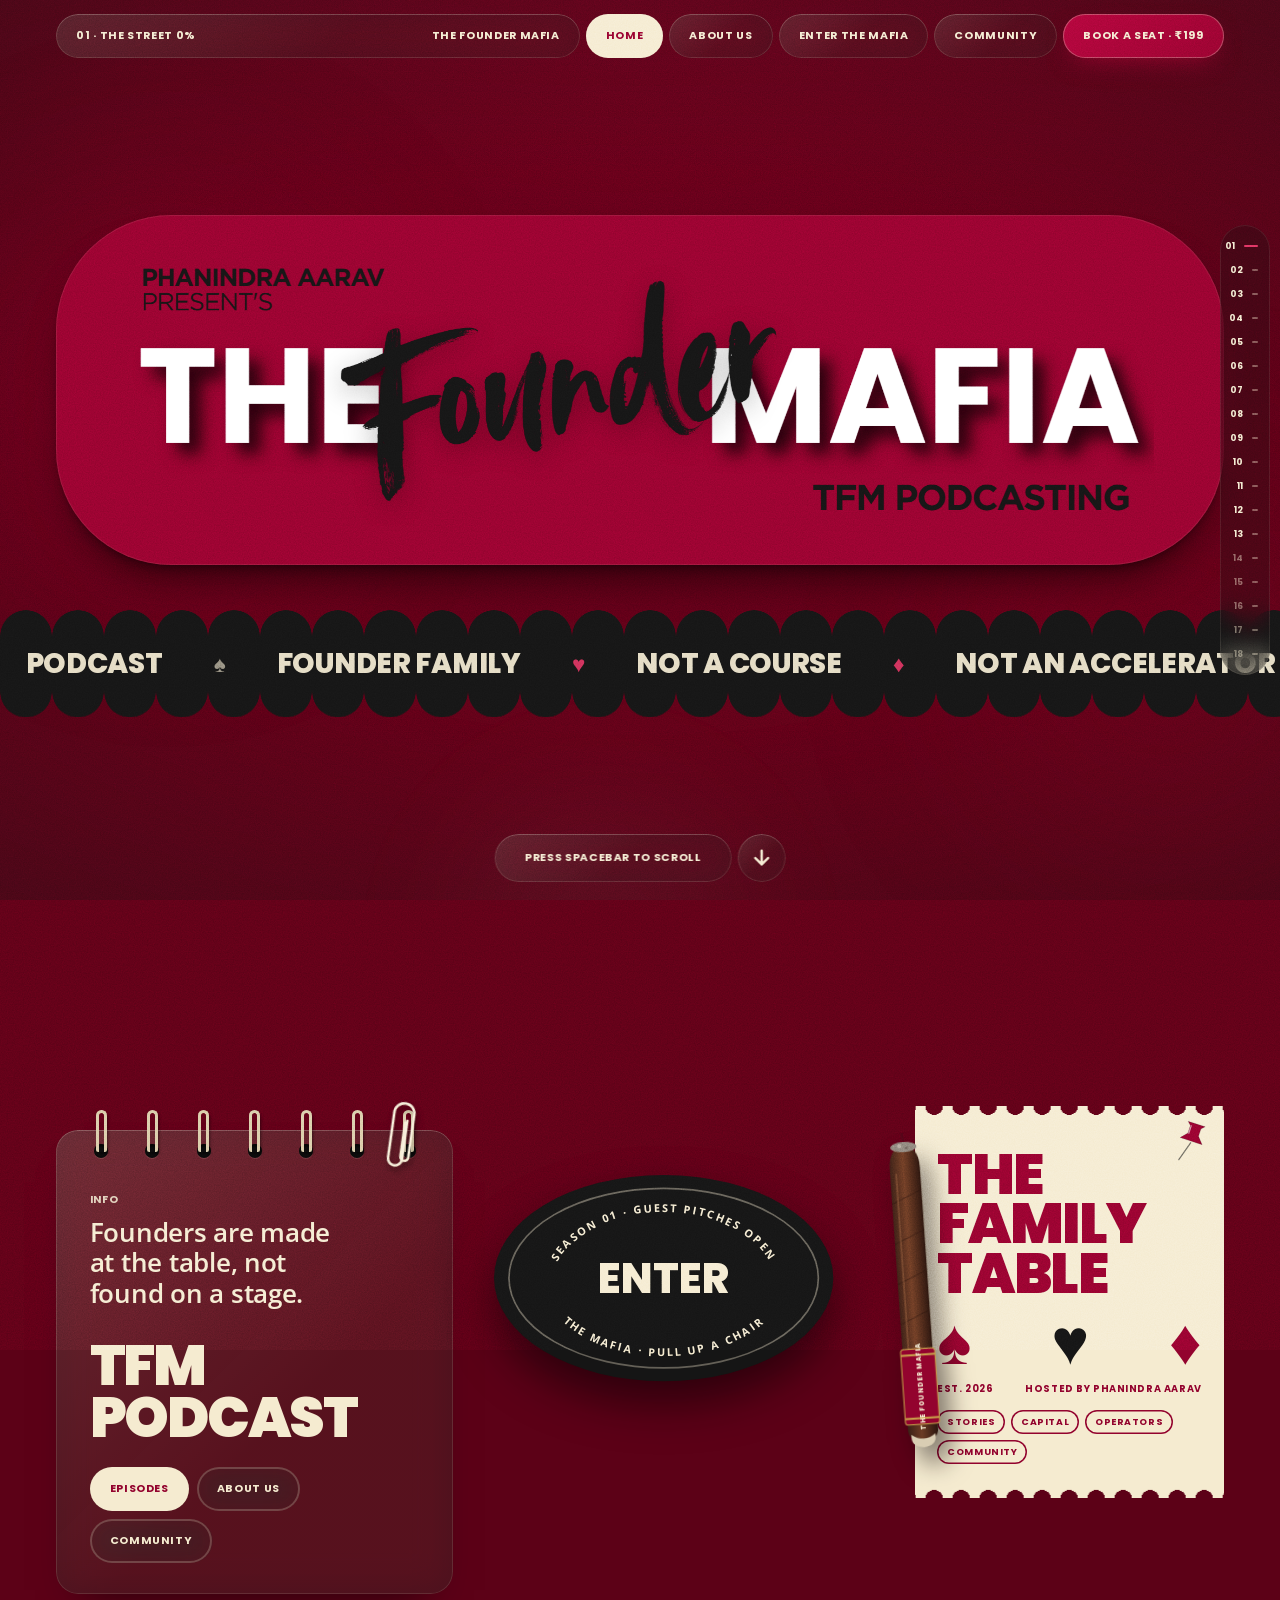
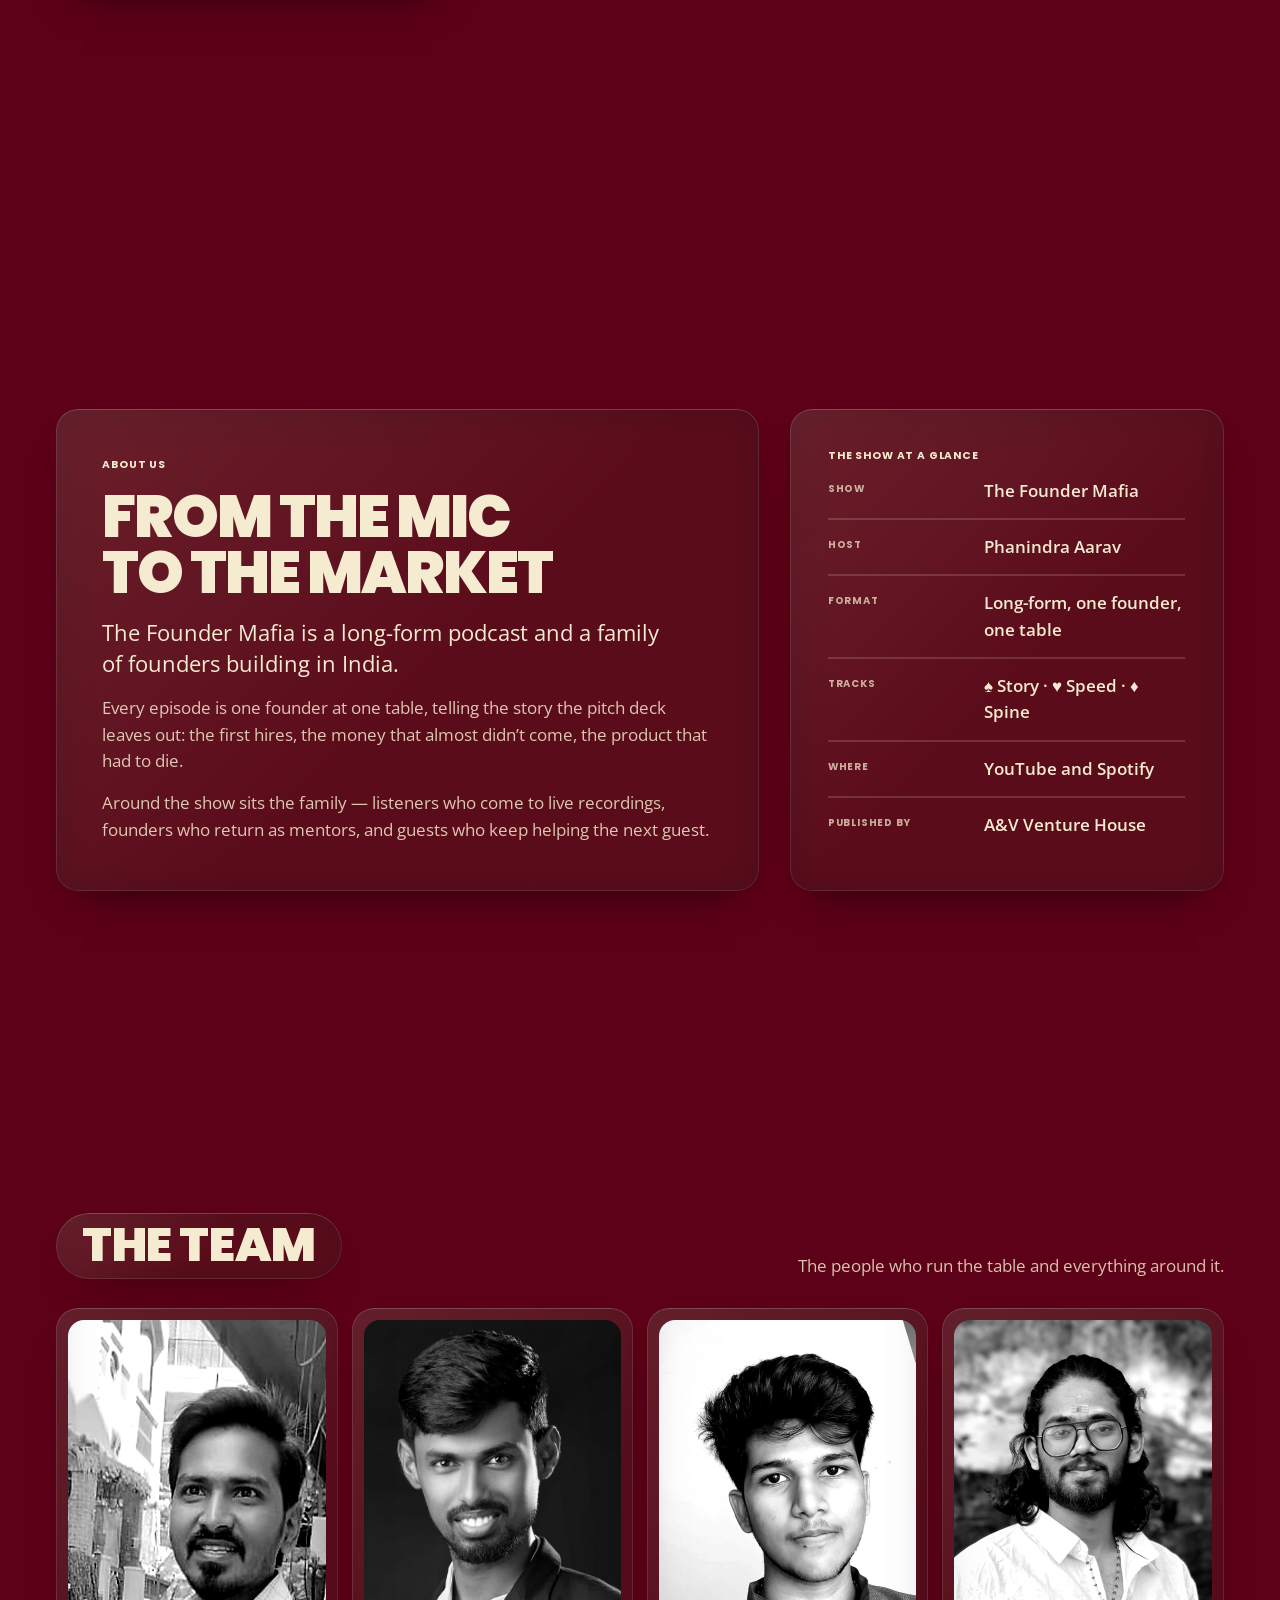
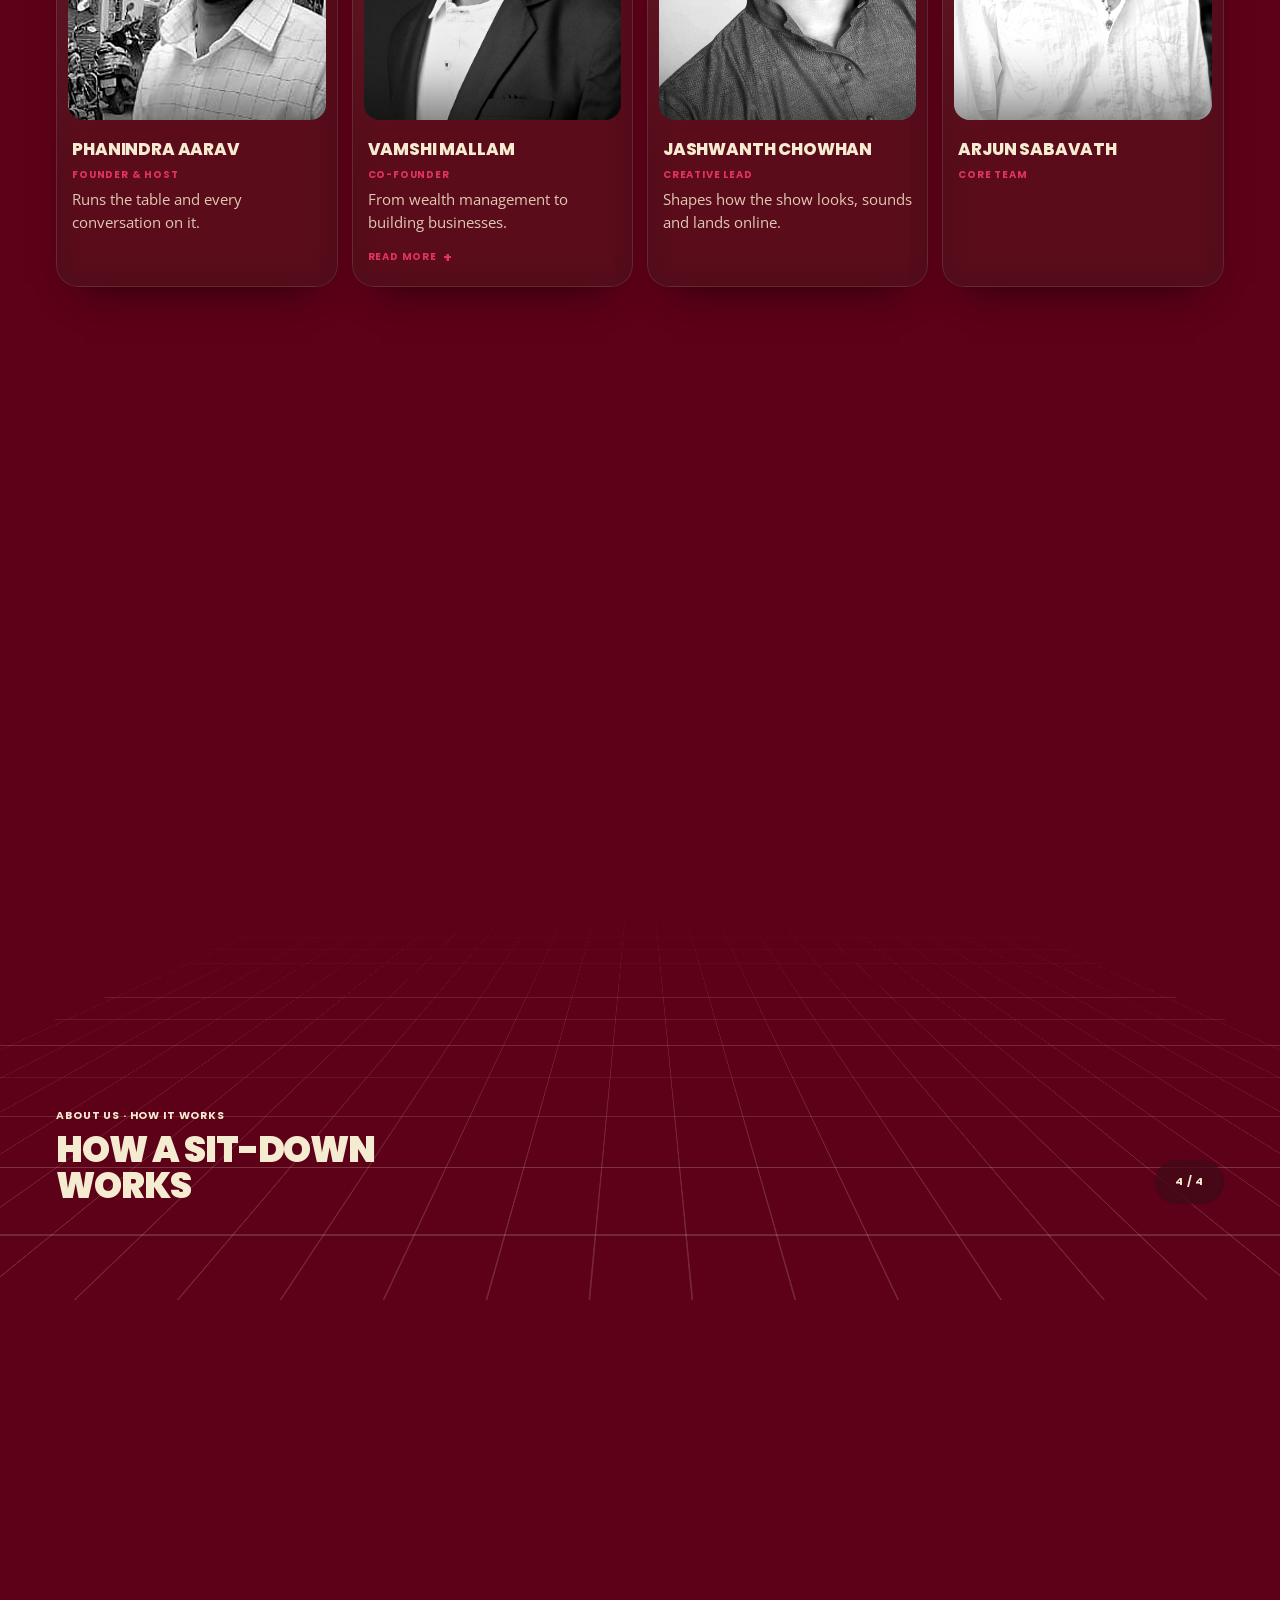
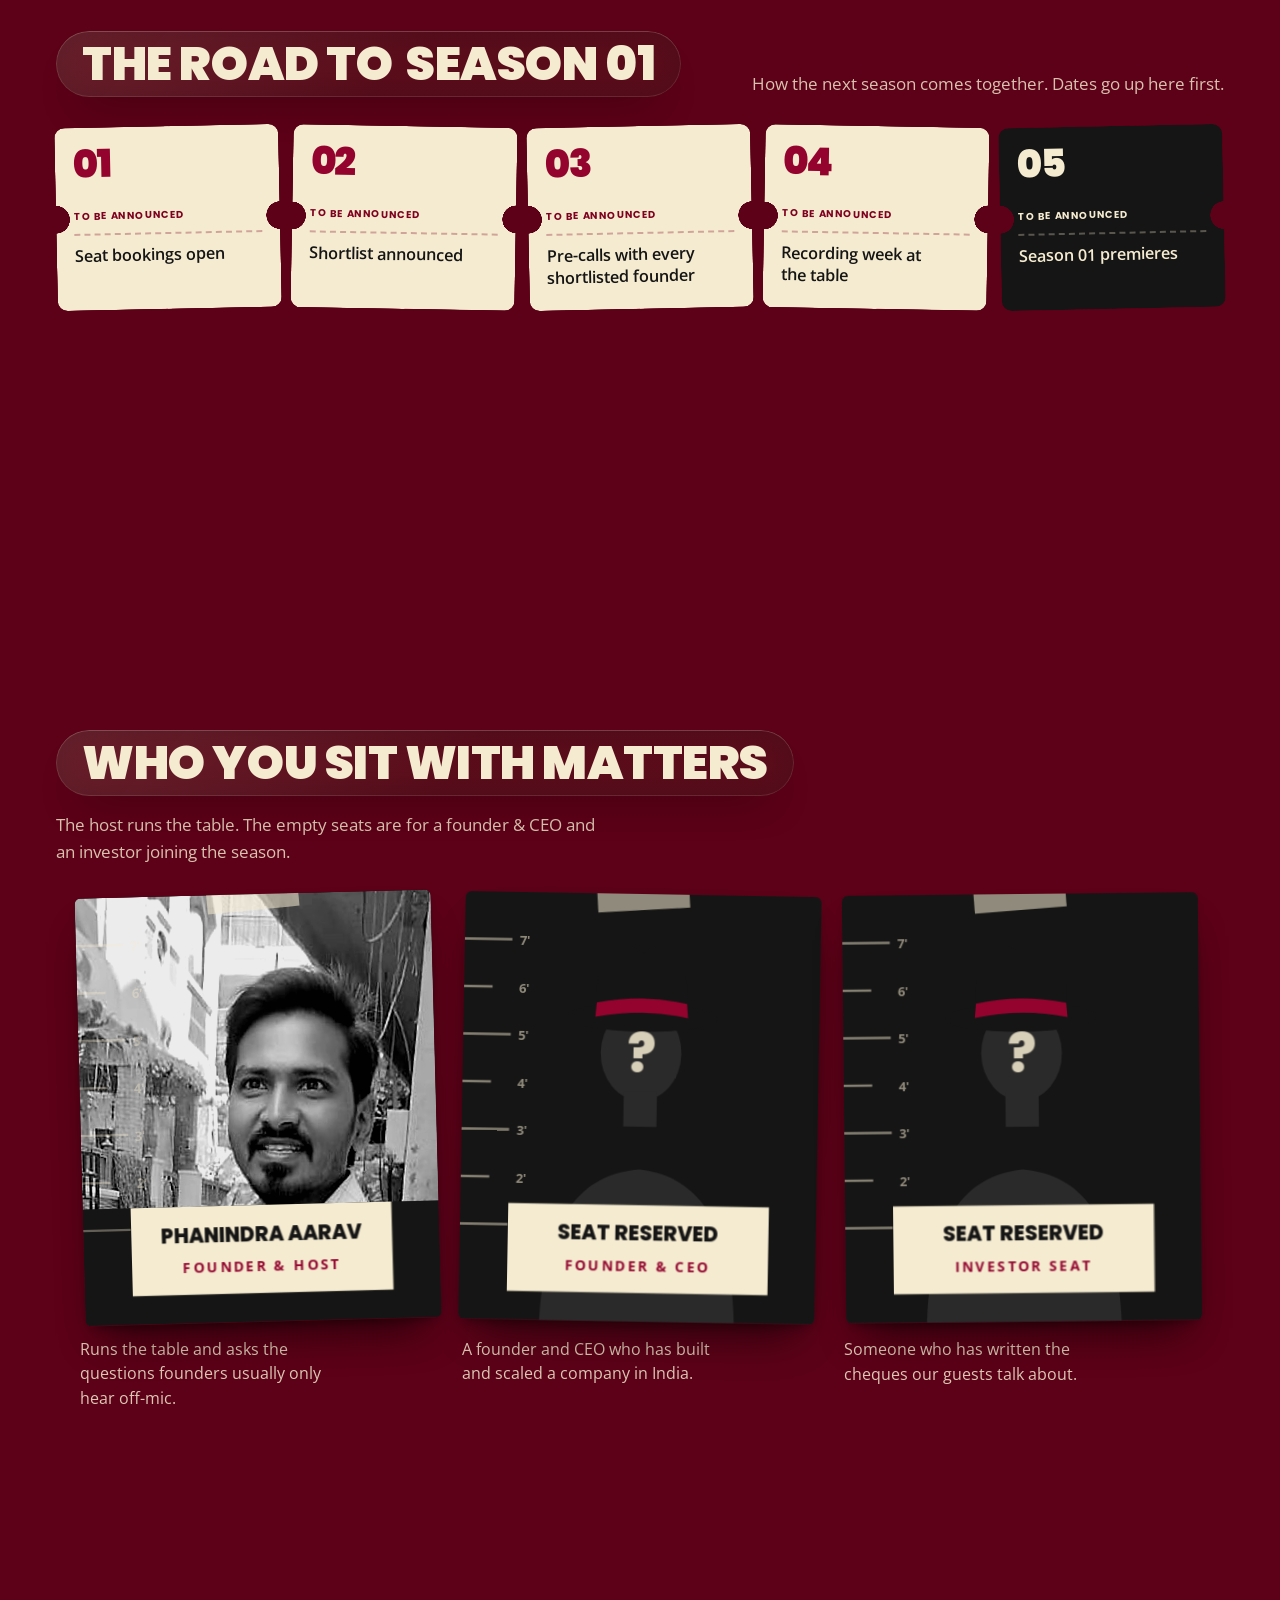
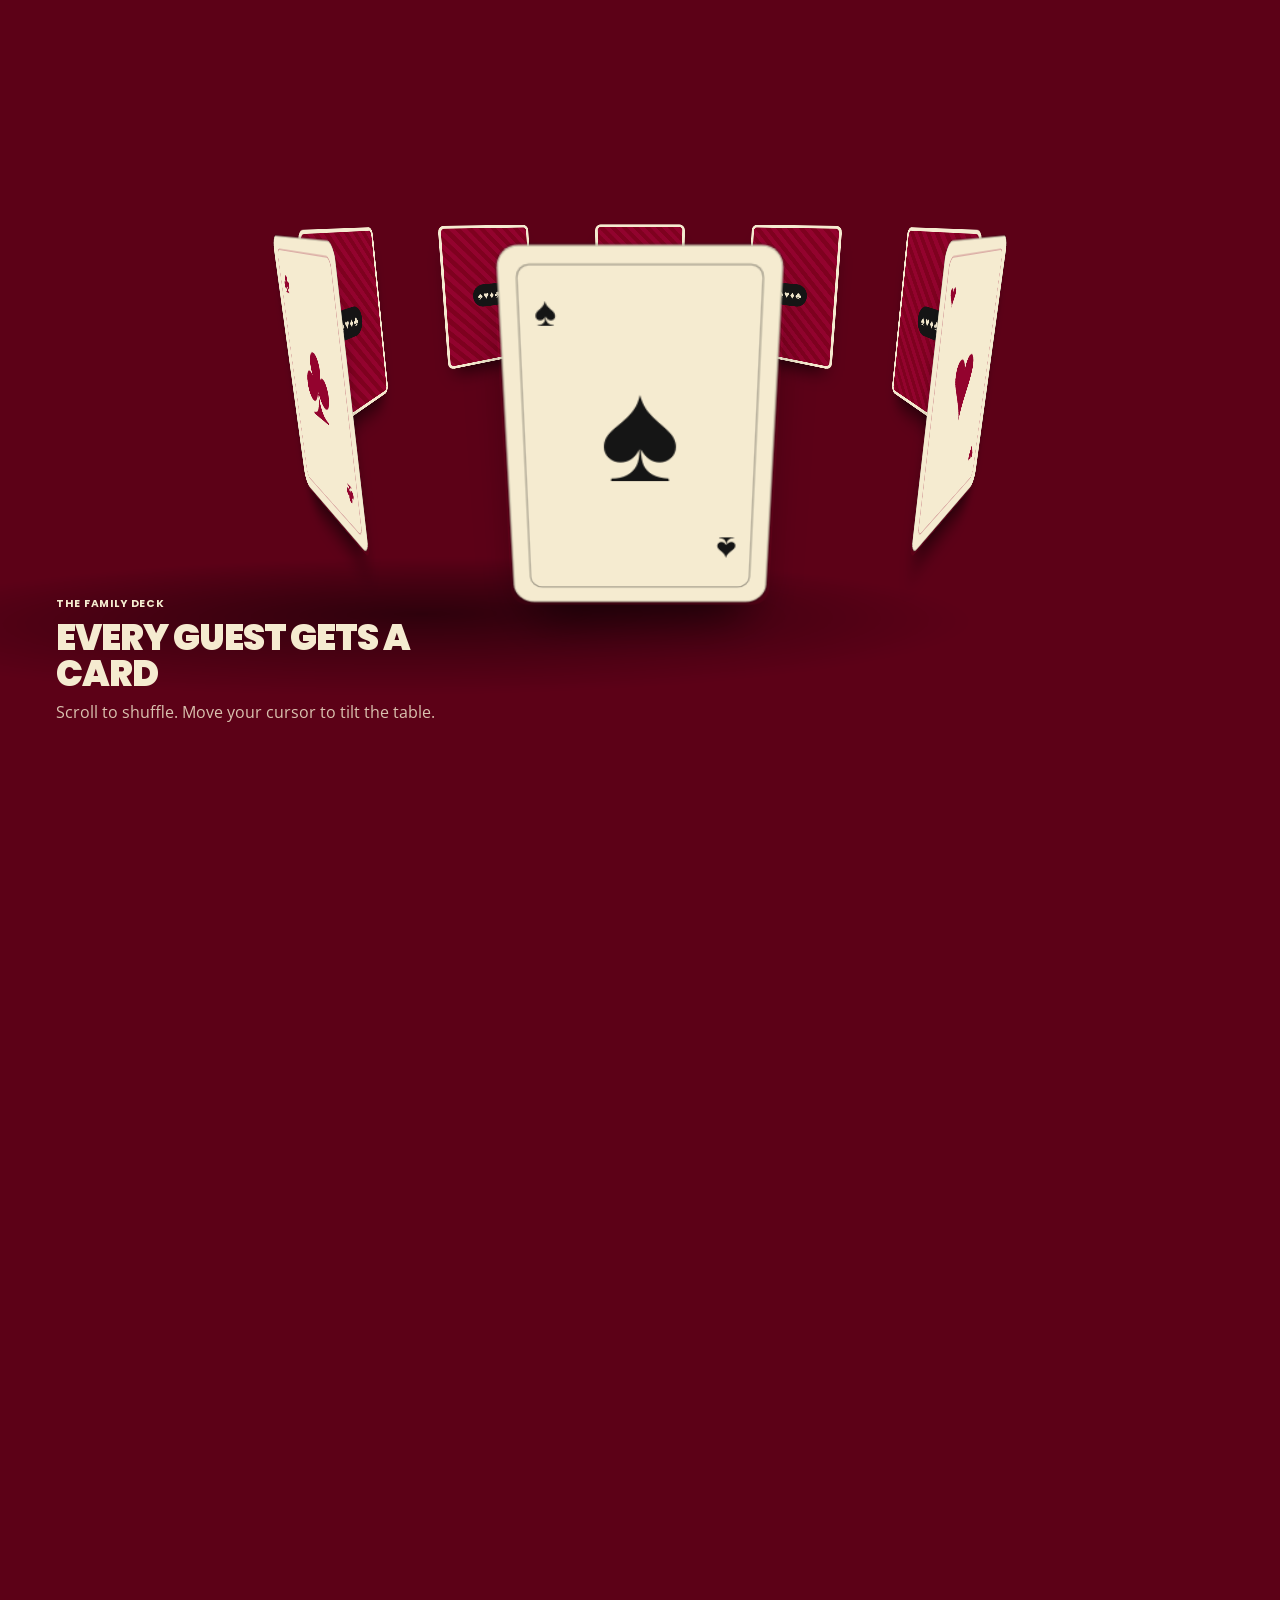
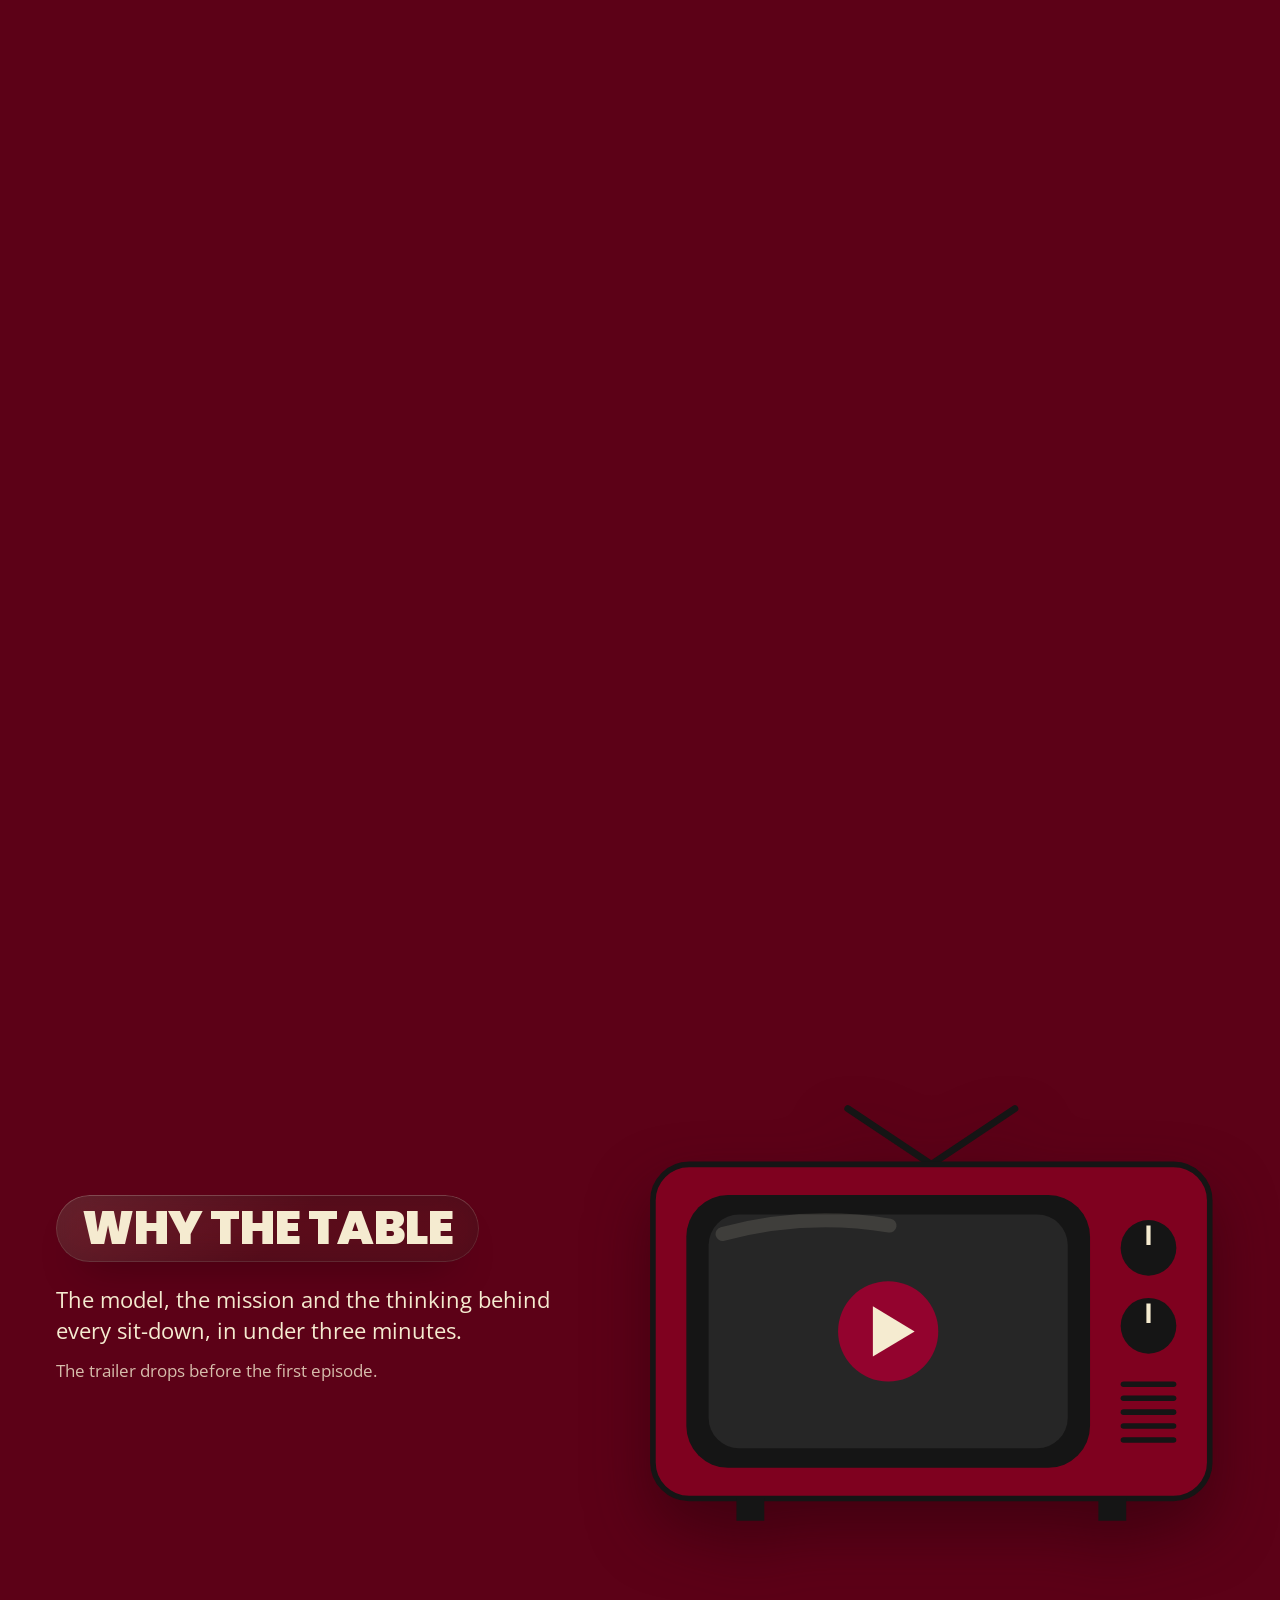
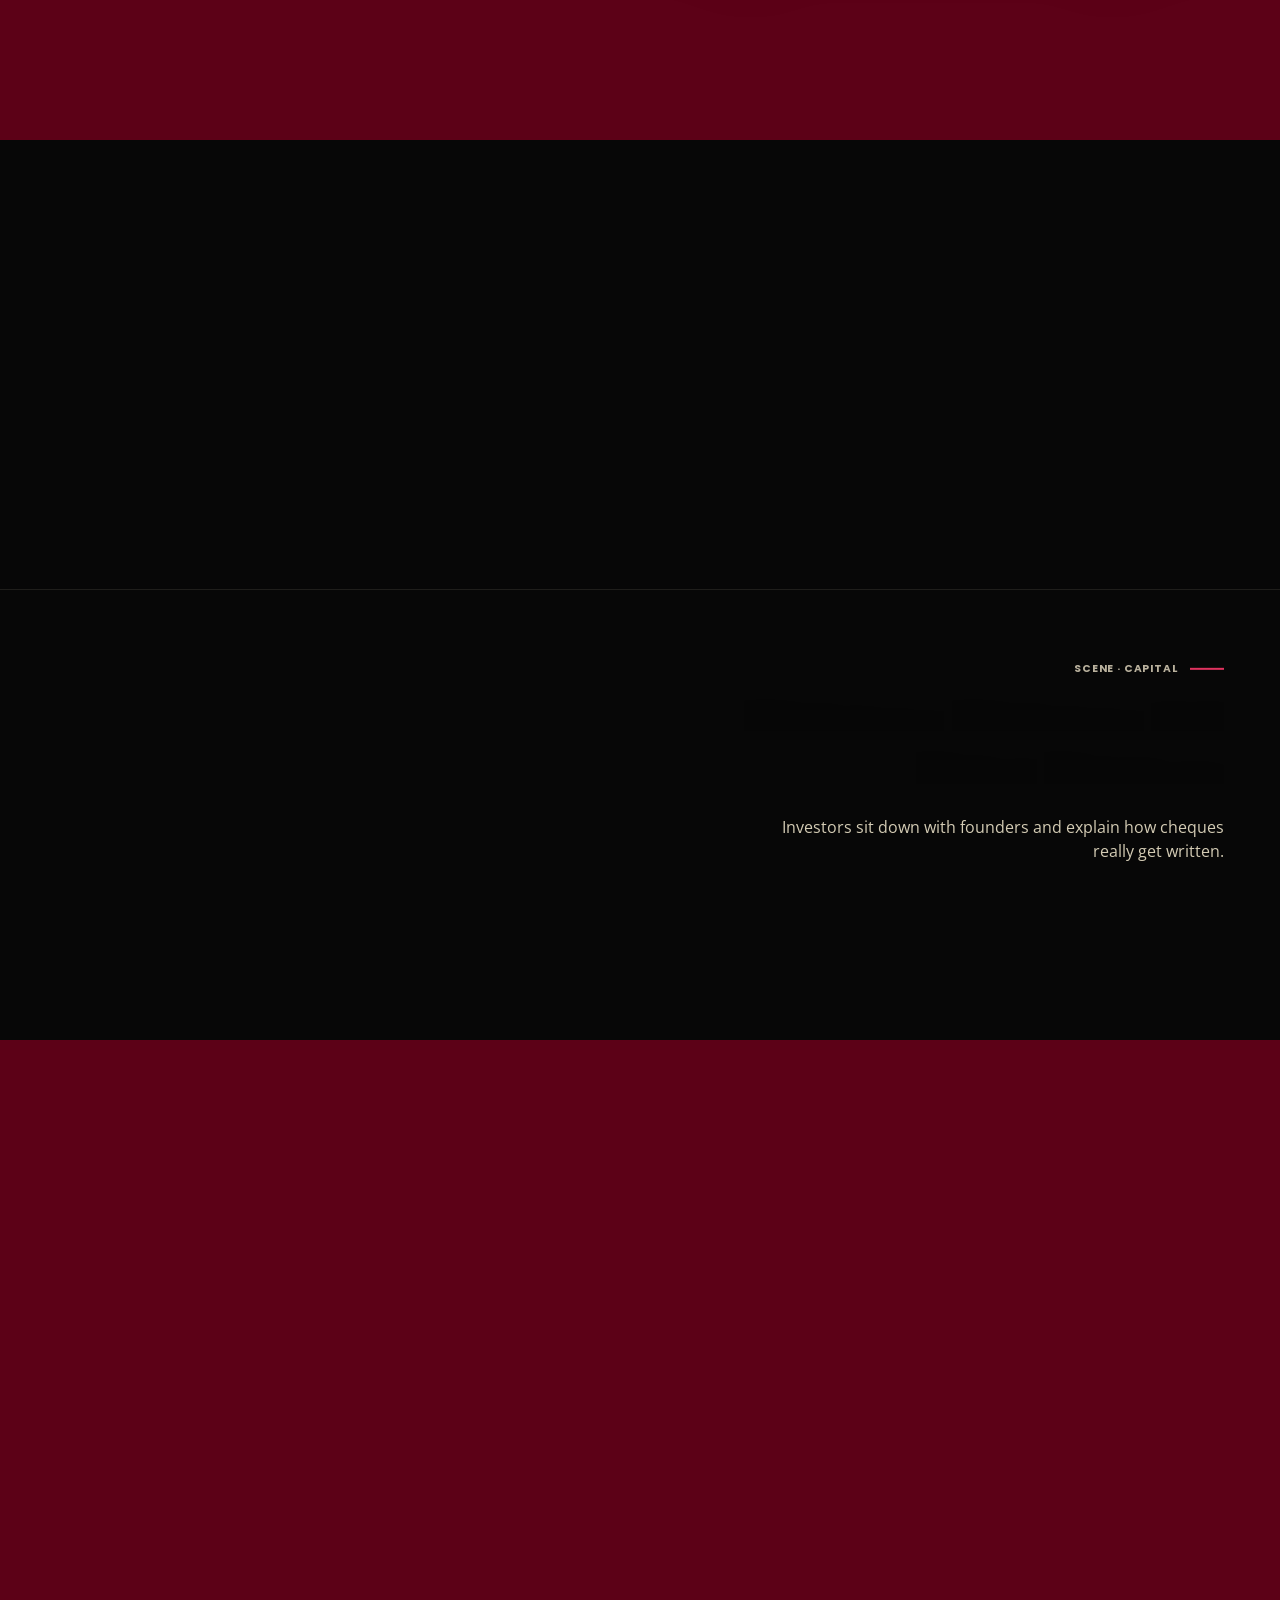
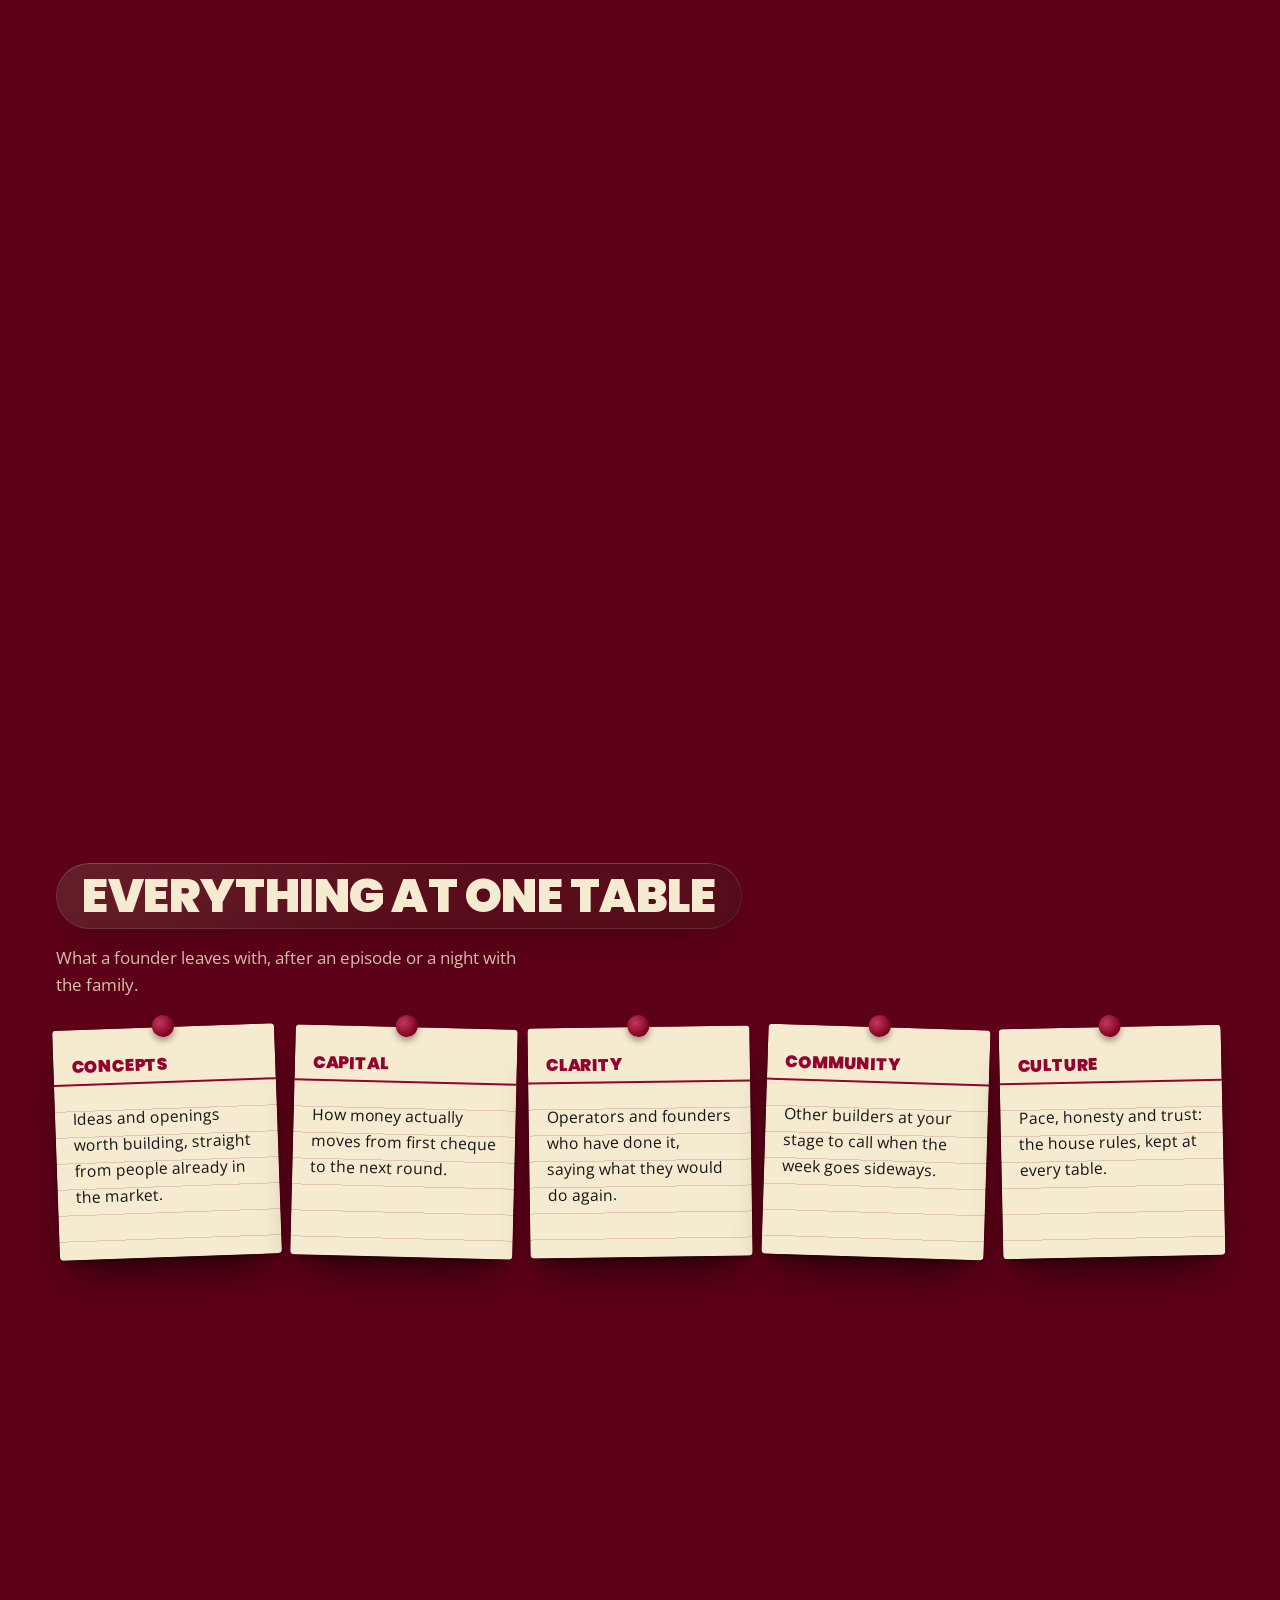
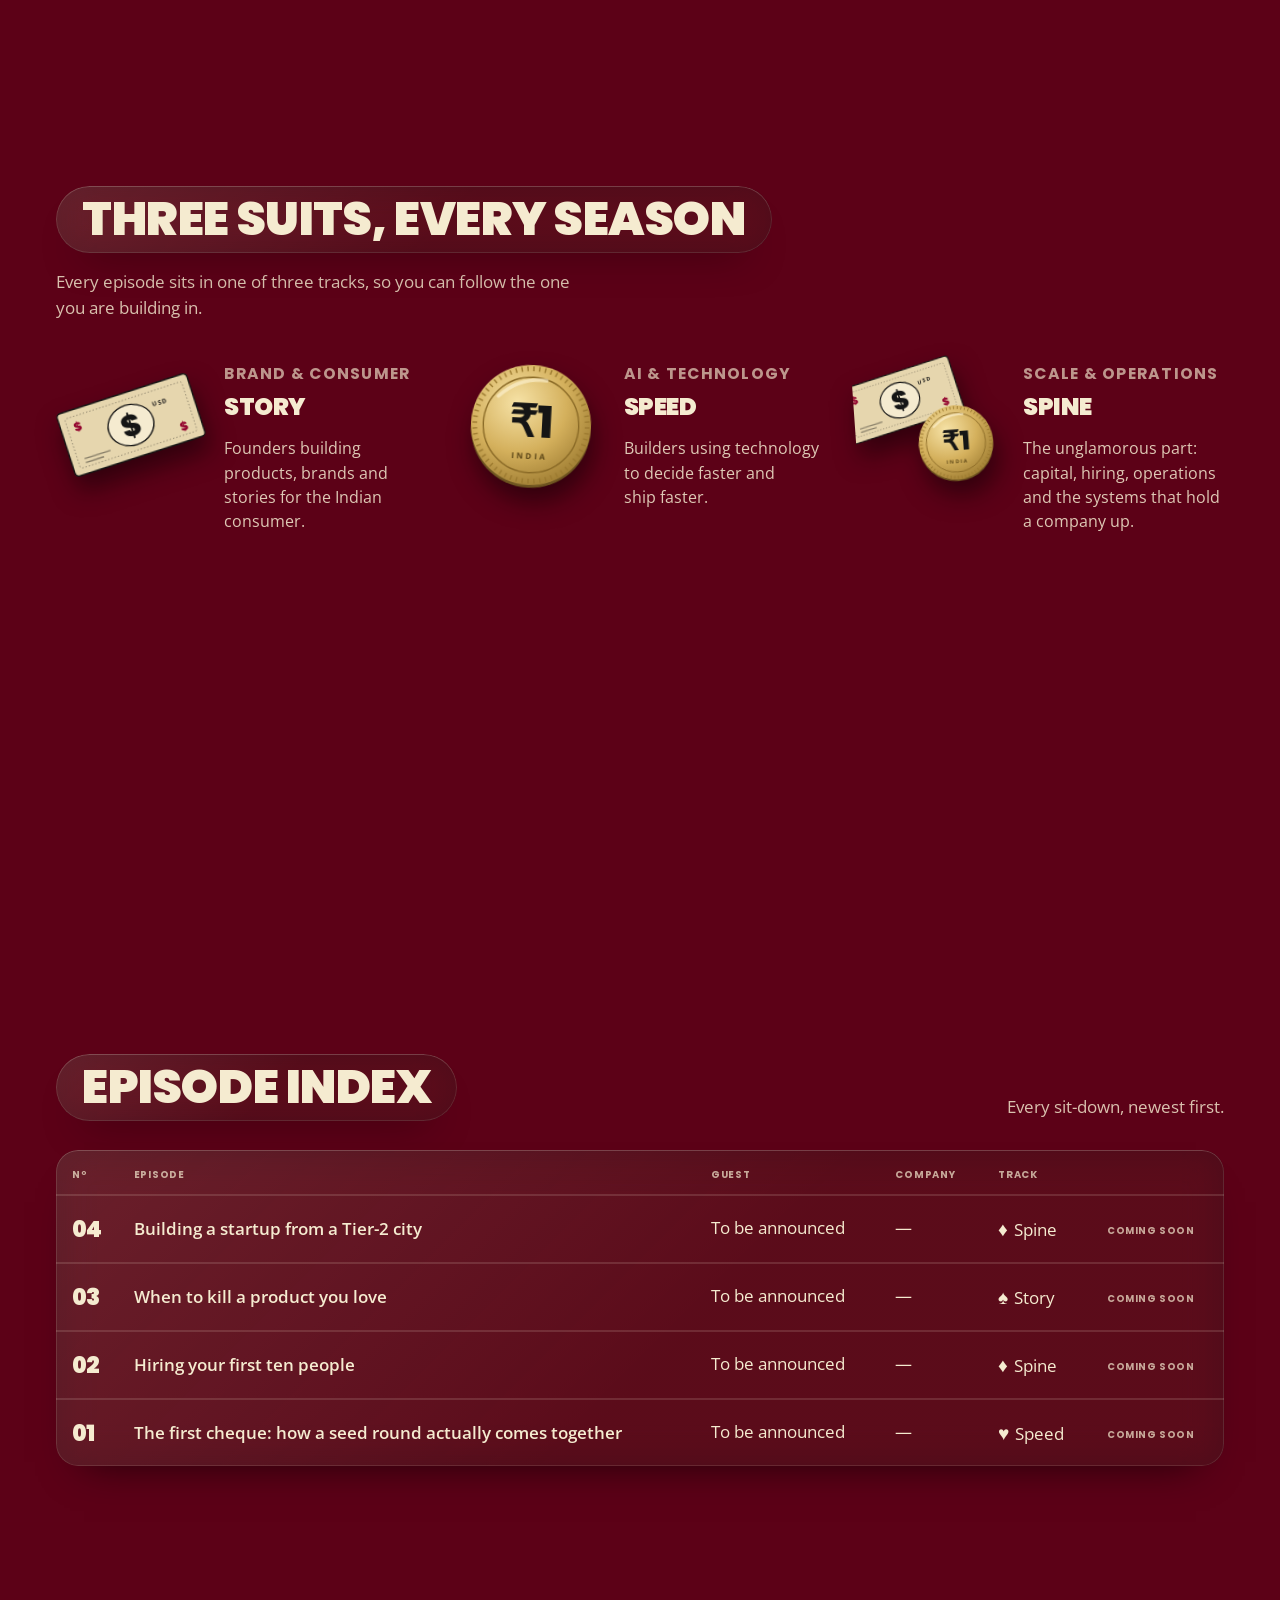
==== index.html @ c66a8d39 "Team: shorter card line for Vamshi; full bio stays under Read more Co-Authored-By: Claude Opus 5.5 <" ====
<!doctype html>
<html lang="en">
<head>
  <meta charset="utf-8">
  <meta name="viewport" content="width=device-width, initial-scale=1, viewport-fit=cover">
  <title>The Founder Mafia</title>
  <meta name="claude:viewport-fit-sides" content="cover">
  <meta name="description" content="The Founder Mafia: a long-form podcast and founder family. Founders are made at the table.">
  <meta name="theme-color" content="#93032e">
  <meta property="og:title" content="The Founder Mafia">
  <meta property="og:description" content="The Founder Mafia: a long-form podcast and founder family. Founders are made at the table.">
  <meta property="og:type" content="website">
  <link rel="icon" href="img/favicon-32.png" sizes="32x32" type="image/png">
  <link rel="icon" href="img/icon-192.png" sizes="192x192" type="image/png">
  <link rel="apple-touch-icon" href="img/apple-touch-icon.png">
  <link rel="canonical" href="https://thefoundermafia.com/">
  <meta property="og:url" content="https://thefoundermafia.com/">
  <meta property="og:site_name" content="The Founder Mafia">
  <meta property="og:image" content="https://thefoundermafia.com/img/og.png">
  <meta property="og:image:width" content="1200">
  <meta property="og:image:height" content="630">
  <meta name="twitter:card" content="summary_large_image">
  <meta name="twitter:image" content="https://thefoundermafia.com/img/og.png">
  <link rel="preload" href="fonts/poppins-latin-800-normal.woff2" as="font" type="font/woff2" crossorigin>
  <link rel="preload" href="fonts/open-sans-latin-400-normal.woff2" as="font" type="font/woff2" crossorigin>
  <link rel="preload" href="img/tfm-wordmark.png" as="image">
  <link rel="stylesheet" href="styles.css?v=20261119d">
  <script>
    /* Loader failsafe. Runs before anything else and does not depend on main.js:
       if the page has not revealed itself after 3 s, or a script/stylesheet fails to load,
       the loader is forced to 100% and dismissed. main.js calls window.__tfmReady() when it
       reveals the page normally, which stands this down. */
    (function () {
      document.documentElement.classList.add('js');
      var done = false;
      function reveal() {
        if (done) return;
        if (!document.body) { document.addEventListener('DOMContentLoaded', reveal); return; }
        done = true;
        var pct = document.querySelector('.loader-pct');
        var bar = document.querySelector('.loader');
        if (pct) pct.textContent = '100%';
        if (bar) bar.style.setProperty('--load', 100);
        document.body.classList.add('is-ready');
      }
      window.__tfmReady = function () { done = true; };
      setTimeout(reveal, 3000);
      window.addEventListener('error', function (e) {
        var t = e.target;
        if (t && (t.tagName === 'SCRIPT' || t.tagName === 'LINK')) { setTimeout(reveal, 300); }
      }, true);
    })();
  </script>
  <noscript><style>.loader { display: none !important; } .drop { opacity: 1 !important; translate: none !important; scale: none !important; }</style></noscript>
  <script type="application/ld+json">
  {
    "@context": "https://schema.org",
    "@type": "PodcastSeries",
    "name": "The Founder Mafia",
    "url": "https://thefoundermafia.com/",
    "description": "A long-form podcast and a family of founders building in India.",
    "image": "https://thefoundermafia.com/img/og.png",
    "author": { "@type": "Person", "name": "Phanindra Aarav" },
    "publisher": { "@type": "Organization", "name": "A&V Venture House Pvt. Ltd." }
  }
  </script>
</head>
<body data-page="home">
  <div class="loader" aria-hidden="true">
    <div class="loader-inner">
      <p class="loader-word">Opening the office</p>
      <p class="loader-pct">0%</p>
      <div class="loader-bar"><i></i></div>
    </div>
  </div>
  <div class="ambient" aria-hidden="true"><i></i><i></i><i></i></div>
  <a class="skip" href="#main">Skip to content</a>

  <header class="topbar">
    <a class="pill progress-pill" href="index.html" aria-label="The Founder Mafia, home">
      <span class="fill" aria-hidden="true"></span>
      <span>Scroll the office <span class="pct">0%</span></span>
      <span class="site">The Founder Mafia</span>
    </a>
    <nav class="nav-pills" aria-label="Main">
      <a class="pill" href="index.html" data-nav="home">Home</a>
      <a class="pill" href="index.html#about" data-nav="about">About Us</a>
      <a class="pill" href="enter.html" data-nav="enter">Enter the Mafia</a>
      <a class="pill" href="community.html" data-nav="community">Community</a>
      <a class="pill nav-book" href="enter.html#book" data-nav="book">Book a seat · ₹199</a>
    </nav>
    <button class="pill menu-pill" type="button" aria-expanded="false">Menu</button>
  </header>

  <main id="main">
    <section class="hero desk" aria-label="The Founder Mafia" data-scene="The street">
      <div class="hero-pill hero-banner drop" style="--d:0">
        <img class="hero-art" src="img/tfm-wordmark.png" width="1863" height="495" alt="Phanindra Aarav presents The Founder Mafia — TFM Podcasting">
      </div>
      <div class="scallop" aria-hidden="true"><div class="marquee"><ul><li>Podcast</li><li>Founder family</li><li>Not a course</li><li>Not an accelerator</li><li>Live sit-downs</li><li>On the record</li><li>Numbers, not adjectives</li><li>No slides</li></ul><ul><li>Podcast</li><li>Founder family</li><li>Not a course</li><li>Not an accelerator</li><li>Live sit-downs</li><li>On the record</li><li>Numbers, not adjectives</li><li>No slides</li></ul></div></div>
      <p class="visually-hidden">Podcast and founder family. Not a course, not an accelerator: live sit-downs, on the record.</p>
    </section>

    <section class="block desk table-open" aria-labelledby="heroTitle" data-scene="The family table">
      <div class="collage">
        <div class="notebook drop" style="--d:1">
          <span class="rings" aria-hidden="true"><i></i><i></i><i></i><i></i><i></i><i></i><i></i></span>
          <span class="clip" data-art="clip" aria-hidden="true"></span>
          <span class="label">Info</span>
          <h1 id="heroTitle">Founders are made at the table, not found on a stage.</h1>
          <p class="big" aria-hidden="true">TFM<br>Podcast</p>
          <div class="pill-row">
            <a class="pill is-solid" href="#episodes">Episodes</a>
            <a class="pill" href="#about">About Us</a>
            <a class="pill" href="community.html">Community</a>
          </div>
        </div>

        <a class="oval-wrap drop" style="--d:2" href="enter.html" data-oval aria-label="Enter the Mafia: book a seat"></a>

        <div class="stamp-col drop" style="--d:3">
          <span class="cigar-wrap" data-art="cigar" aria-hidden="true"></span>
          <div class="stamp">
            <span class="pin" data-art="pin-dark" aria-hidden="true"></span>
            <p class="stamp-big">The<br>Family<br>Table</p>
            <p class="stamp-suits" aria-hidden="true"><span>♠</span><span>♥</span><span>♦</span></p>
            <p class="stamp-meta" aria-hidden="true"><span>EST. 2026</span><span>HOSTED BY PHANINDRA AARAV</span></p>
            <div class="chips"><span class="chip">Stories</span><span class="chip">Capital</span><span class="chip">Operators</span><span class="chip">Community</span></div>
          </div>
        </div>
      </div>
    </section>

    <section class="block desk" id="about" aria-labelledby="aboutTitle" data-scene="About us">
      <div class="about-grid">
        <div class="panel about-copy">
          <p class="label">About us</p>
          <h2 id="aboutTitle">From the mic to the market</h2>
          <p class="lede">The Founder Mafia is a long-form podcast and a family of founders building in India.</p>
          <p>Every episode is one founder at one table, telling the story the pitch deck leaves out: the first hires, the money that almost didn’t come, the product that had to die.</p>
          <p>Around the show sits the family — listeners who come to live recordings, founders who return as mentors, and guests who keep helping the next guest.</p>
        </div>
        <div class="panel about-sheet">
          <p class="label">The show at a glance</p>
          <dl class="info-sheet">
            <div><dt>Show</dt><dd>The Founder Mafia</dd></div>
            <div><dt>Host</dt><dd>Phanindra Aarav</dd></div>
            <div><dt>Format</dt><dd>Long-form, one founder, one table</dd></div>
            <div><dt>Tracks</dt><dd>♠ Story · ♥ Speed · ♦ Spine</dd></div>
            <div><dt>Where</dt><dd>YouTube and Spotify</dd></div>
            <div><dt>Published by</dt><dd>A&amp;V Venture House</dd></div>
          </dl>
        </div>
      </div>
    </section>


    <section class="block desk" aria-labelledby="crewTitle" data-scene="The crew">
      <div class="block-head"><h2 class="title-pill" id="crewTitle">The team</h2><p>The people who run the table and everything around it.</p></div>
      <ul class="team" id="team"></ul>
    </section>

    <section class="space" data-space="tunnel" data-words="The pitch::A founder pitches their story, or we invite them after following their work.|The pre-call::Twenty minutes to find the moments worth an hour. No script is shared.|The recording::One take, two microphones. The guest can pull anything off the record afterwards.|The episode::Out on YouTube and Spotify, with one lesson for the next founder." aria-label="How a sit-down works" data-scene="How it works">
      <div class="space-sticky">
        <div class="space-stage" aria-hidden="true"></div>
        <div class="space-caption"><span class="label">About us · How it works</span><b>How a sit-down works</b></div>
        <span class="pill space-count" aria-hidden="true">1 / 4</span>
      </div>
    </section>

    <section class="block desk" aria-labelledby="roadTitle" data-scene="The road">
      <div class="block-head">
        <h2 class="title-pill" id="roadTitle">The road to <span data-season style="margin-left:.3em">Season 01</span></h2>
        <p>How the next season comes together. Dates go up here first.</p>
      </div>
      <ol class="road" id="road"></ol>
    </section>

    <section class="block desk" aria-labelledby="tableTitle" data-scene="The table">
      <div class="block-head">
        <h2 class="title-pill" id="tableTitle">Who you sit with matters</h2>
        <p>The host runs the table. The empty seats are for a founder &amp; CEO and an investor joining the season.</p>
      </div>
      <div class="lineup" id="lineup"></div>
    </section>

    <section class="space" data-space="ring" aria-label="The family deck" data-scene="The deck">
      <div class="space-sticky">
        <div class="space-stage" aria-hidden="true"></div>
        <div class="space-caption"><span class="label">The family deck</span><b>Every guest gets a card</b><p>Scroll to shuffle. Move your cursor to tilt the table.</p></div>
      </div>
    </section>

    <section class="block desk" aria-labelledby="trailerTitle" data-scene="Why the table">
      <div class="trailer">
        <div>
          <h2 class="title-pill" id="trailerTitle">Why the table</h2>
          <p class="lede" style="margin-top:22px">The model, the mission and the thinking behind every sit-down, in under three minutes.</p>
          <p id="tvNote" style="margin-top:12px;opacity:.8"></p>
        </div>
        <div id="tv"></div>
      </div>
    </section>

    <section class="cinema cinema-right" data-drift data-scene="Capital" aria-label="Capital">
      <div class="cinema-sticky">
      <div class="cinema-frame" aria-hidden="true">
        <picture><source media="(max-width: 820px) and (orientation: portrait)" srcset="media/still-funds-tall.jpg"><img class="cinema-img" src="media/still-funds.jpg" alt="" loading="lazy" decoding="async" width="2560" height="1440"></picture>
        <span class="bars"></span>
      </div>
        <div class="viewfinder" aria-hidden="true"><i class="c tl"></i><i class="c tr"></i><i class="c bl"></i><i class="c br"></i><i class="third v1"></i><i class="third v2"></i><i class="third h1"></i><i class="third h2"></i><span class="rec">Rec</span><span class="tc">00:00:00:00</span></div>

      <div class="cinema-copy desk">
        <p class="label">Scene · Capital</p>
        <p class="cinema-line">Money moves at this table.</p>
        <p class="cinema-sub">Investors sit down with founders and explain how cheques really get written.</p>
      </div>
      </div>
    </section>

    <section class="block desk" aria-labelledby="pillarsTitle" data-scene="Five pillars">
      <div class="block-head">
        <h2 class="title-pill" id="pillarsTitle">Everything at one table</h2>
        <p>What a founder leaves with, after an episode or a night with the family.</p>
      </div>
      <ul class="pillars">
        <li><b>Concepts</b><p>Ideas and openings worth building, straight from people already in the market.</p></li>
        <li><b>Capital</b><p>How money actually moves from first cheque to the next round.</p></li>
        <li><b>Clarity</b><p>Operators and founders who have done it, saying what they would do again.</p></li>
        <li><b>Community</b><p>Other builders at your stage to call when the week goes sideways.</p></li>
        <li><b>Culture</b><p>Pace, honesty and trust: the house rules, kept at every table.</p></li>
      </ul>
    </section>

    <section class="block desk" aria-labelledby="tracksTitle" data-scene="Three suits">
      <div class="block-head">
        <h2 class="title-pill" id="tracksTitle">Three suits, every season</h2>
        <p>Every episode sits in one of three tracks, so you can follow the one you are building in.</p>
      </div>
      <div class="tracks" id="tracks"></div>
    </section>

    <section class="block desk" id="episodes" aria-labelledby="episodesTitle" data-scene="Episodes">
      <div class="block-head">
        <h2 class="title-pill" id="episodesTitle">Episode index</h2>
        <p>Every sit-down, newest first.</p>
      </div>
      <div class="index">
        <div class="index-scroll">
          <table>
            <thead><tr><th scope="col">Nº</th><th scope="col">Episode</th><th scope="col">Guest</th><th scope="col">Company</th><th scope="col">Track</th><th scope="col"><span class="visually-hidden">Watch</span></th></tr></thead>
            <tbody id="episodeRows"></tbody>
          </table>
        </div>
      </div>
    </section>

    <section class="block desk" aria-labelledby="glimpseTitle" data-scene="Inside">
      <div class="block-head">
        <h2 class="title-pill" id="glimpseTitle">A glimpse inside</h2>
        <p>Where the sit-downs happen. Real photos go here once the studio opens its doors.</p>
      </div>
      <div class="glimpse" id="glimpse"></div>
    </section>

    <section class="space" data-space="coin" aria-label="On the record" data-scene="House rules">
      <div class="space-sticky">
        <div class="space-stage" aria-hidden="true"></div>
        <div class="space-caption"><span class="label">House rules</span><b>On the record</b><ol class="house-rules"><li>Nothing is off the record unless you say so.</li><li>Numbers, not adjectives.</li><li>Failures get as much airtime as the wins.</li><li>Every guest leaves one lesson for the next founder.</li></ol></div>
      </div>
    </section>

    <section class="cinema cinema-left" data-drift data-scene="Sit in the room" aria-label="Sit in the room">
      <div class="cinema-sticky">
      <div class="cinema-frame" aria-hidden="true">
        <picture><source media="(max-width: 820px) and (orientation: portrait)" srcset="media/still-chair-tall.jpg"><img class="cinema-img" src="media/still-chair.jpg" alt="" loading="lazy" decoding="async" width="2560" height="1440"></picture>
        <span class="bars"></span>
      </div>
        <div class="viewfinder" aria-hidden="true"><i class="c tl"></i><i class="c tr"></i><i class="c bl"></i><i class="c br"></i><i class="third v1"></i><i class="third v2"></i><i class="third h1"></i><i class="third h2"></i><span class="rec">Rec</span><span class="tc">00:00:00:00</span></div>

      <div class="cinema-copy desk">
        <p class="label">Live recordings · ₹199 a seat</p>
        <p class="cinema-line">One chair is empty.<br>It’s yours.</p>
        <p class="cinema-sub">Young founders can book a seat in the room, listen to the host and guest live, and ask their own question at the end.</p>
        <div class="pill-row cinema-actions"><a class="pill is-solid btn" href="enter.html#book">Book a seat · ₹199</a><a class="pill btn" href="community.html">See the community</a></div>
      </div>
      </div>
    </section>

    <section class="join desk" aria-labelledby="joinTitle" data-scene="Join">
      <span class="obj obj-seal" data-art="seal" aria-hidden="true"></span>
      <span class="obj obj-match" data-art="match" aria-hidden="true"></span>
      <div class="wordmark-pill">
        <p class="label">Join the family</p>
        <h2 id="joinTitle">Pull up a chair</h2>
        <p>Book a ₹199 seat at the next live recording, or join the community and meet the family.</p>
        <div class="pill-row">
          <a class="pill is-solid btn" href="enter.html#book">Book a seat · ₹199</a>
          <a class="pill btn" href="community.html">Join the community</a>
        </div>
      </div>
    </section>
  </main>

  <footer class="site-footer" aria-label="Site footer" data-scene="The end">
    <div class="foot-mark" aria-hidden="true">TFM</div>
    <div class="foot-cta desk">
      <p class="label">Until the next sit-down</p>
      <p class="foot-cta-line">See you at the table.</p>
      <p class="foot-cta-sub">Sit in on a live recording for ₹199 — listen live, then ask your own question.</p>
      <div class="foot-cta-actions">
        <a class="pill is-solid btn" href="enter.html#book">Book a seat · ₹199</a>
        <a class="pill btn" href="av-venture-house.html#join">Join the family</a>
      </div>
    </div>

    <div class="foot-grid desk">
      <div class="foot-brand">
        <img src="img/tfm-logo.png" width="679" height="662" alt="TFM Podcasting" class="foot-logo">
        <p>A long-form podcast and a family of founders helping to build in India. One table, two microphones, no slides — only investment.</p>
        <p class="foot-socials" data-socials></p>
      </div>
      <nav class="foot-col" aria-label="Explore">
        <p class="label">Explore</p>
        <a href="index.html">Home</a>
        <a href="index.html#about">About Us</a>
        <a href="enter.html">Enter the Mafia</a>
        <a href="community.html">Community</a>
      </nav>
      <div class="foot-col">
        <p class="label">Get involved</p>
        <a href="enter.html#book">Book a seat · ₹199</a>
        <a href="av-venture-house.html#join">Join the family</a>
        <span data-contact></span>
      </div>
      <a class="foot-venture" href="av-venture-house.html" aria-label="A venture of A&amp;V Venture House — about the venture house">
        <span class="label">A venture of</span>
        <img src="media/av-mark.png" width="267" height="504" alt="" class="av-mark">
        <span class="av-name">A&amp;V Venture House</span>
        <span class="av-more">For investment</span>
      </a>
    </div>

    <div class="foot-end desk">
      <span class="rule" aria-hidden="true"></span>
      <b class="the-end-word">The End</b>
      <span class="rule" aria-hidden="true"></span>
    </div>
    <div class="foot-legal desk">
      <p data-copyright>© 2026 A&amp;V Venture House Pvt. Ltd.</p>
      <button class="to-top" type="button" data-top>Back to the top <span aria-hidden="true">↑</span></button>
      <p data-last-update>Last update</p>
    </div>
  </footer>

  <div class="spacebar">
    <button class="pill" type="button">Press spacebar to scroll</button>
    <button class="round" type="button" aria-label="Scroll down"><svg viewBox="0 0 24 24" aria-hidden="true"><path d="M12 4v15M5 12l7 7 7-7" fill="none" stroke="currentColor" stroke-width="2.6" stroke-linecap="round" stroke-linejoin="round"/></svg></button>
  </div>

  <script type="module" src="main.js?v=20261119d"></script>
</body>
</html>
---- styles.css ----
/* The Founder Mafia — "the office"
   A desk seen from above: one burgundy surface with grain, translucent sand panels,
   paper objects pinned and clipped on top. Wide geometric display type, tonal palette.

   burgundy  #93032E  the desk
   wine      #7F011F  bands, shadows, pressed states
   night     #151515  stickers, labels, the dark band
   sand      #F5EBD0  type and paper                                              */

@font-face { font-family: 'Poppins'; font-weight: 600; font-display: swap; src: url(fonts/poppins-latin-600-normal.woff2) format('woff2'); }
@font-face { font-family: 'Poppins'; font-weight: 700; font-display: swap; src: url(fonts/poppins-latin-700-normal.woff2) format('woff2'); }
@font-face { font-family: 'Poppins'; font-weight: 800; font-display: swap; src: url(fonts/poppins-latin-800-normal.woff2) format('woff2'); }
@font-face { font-family: 'Poppins'; font-weight: 900; font-display: swap; src: url(fonts/poppins-latin-900-normal.woff2) format('woff2'); }
@font-face { font-family: 'Open Sans'; font-weight: 400; font-display: swap; src: url(fonts/open-sans-latin-400-normal.woff2) format('woff2'); }
@font-face { font-family: 'Open Sans'; font-weight: 400; font-style: italic; font-display: swap; src: url(fonts/open-sans-latin-400-italic.woff2) format('woff2'); }
@font-face { font-family: 'Open Sans'; font-weight: 500 600; font-display: swap; src: url(fonts/open-sans-latin-600-normal.woff2) format('woff2'); }
@font-face { font-family: 'Open Sans'; font-weight: 700; font-display: swap; src: url(fonts/open-sans-latin-700-normal.woff2) format('woff2'); }

:root {
  color-scheme: dark;
  --bur: #93032e;
  --wine: #7f011f;
  --night: #151515;
  --sand: #f5ebd0;
  --sand-deep: #e6d6ae;
  --desk: #5c0117;                      /* wine pressed toward night: the desk itself */
  --glass: rgba(21, 21, 21, 0.34);      /* smoked glass panels */
  --glass-hi: rgba(21, 21, 21, 0.5);
  --glass-line: rgba(245, 235, 208, 0.22);
  --shadow: 0 26px 40px -18px rgba(8, 0, 2, 0.7), 0 6px 12px -6px rgba(8, 0, 2, 0.5);

  --display: 'Poppins', 'Helvetica Neue', Arial, system-ui, sans-serif;
  --body: 'Open Sans', 'Helvetica Neue', Arial, system-ui, sans-serif;

  --gutter: clamp(14px, 4.4vw, 72px);
  --radius-pill: 999px;
  --radius-card: 22px;
}

*, *::before, *::after { box-sizing: border-box; }

html { background: var(--desk); color: var(--sand); -webkit-text-size-adjust: 100%; }

body {
  margin: 0;
  min-height: 100vh;
  background-color: var(--desk);
  color: var(--sand);
  font-family: var(--body);
  font-size: 1.0625rem;
  line-height: 1.55;
  -webkit-font-smoothing: antialiased;
  overflow-x: hidden;
  isolation: isolate; /* keeps the ambient light and vignette above the desk colour */
}

/* paper grain over everything, like the reference's textured desk */
body::after {
  content: '';
  position: fixed; inset: -50%; z-index: 60; pointer-events: none;
  opacity: 0.22;
  mix-blend-mode: overlay;
  background-image: url("data:image/svg+xml,%3Csvg xmlns='http://www.w3.org/2000/svg' width='220' height='220'%3E%3Cfilter id='n'%3E%3CfeTurbulence type='fractalNoise' baseFrequency='.85' numOctaves='3' stitchTiles='stitch'/%3E%3CfeColorMatrix values='0 0 0 0 1 0 0 0 0 1 0 0 0 0 1 0 0 0 1.4 -.25'/%3E%3C/filter%3E%3Crect width='100%25' height='100%25' filter='url(%23n)'/%3E%3C/svg%3E");
}
body::before {
  content: '';
  position: fixed; inset: 0; z-index: -1; pointer-events: none;
  background:
    radial-gradient(80% 60% at 50% 0%, rgba(147, 3, 46, 0.18), transparent 70%),
    radial-gradient(120% 90% at 50% 50%, transparent 35%, rgba(21, 21, 21, 0.6) 100%);
}

::selection { background: var(--sand); color: var(--bur); }
a { color: inherit; }
:focus-visible { outline: 3px solid var(--sand); outline-offset: 3px; border-radius: 12px; }
h1, h2, h3 { text-wrap: balance; margin: 0; }
p { margin: 0; text-wrap: pretty; }
img, svg { max-width: 100%; }

.skip { position: fixed; left: 12px; top: -80px; z-index: 80; padding: 10px 16px; border-radius: 99px; background: var(--sand); color: var(--bur); font: 700 0.8rem var(--display); text-decoration: none; }
.skip:focus { top: 12px; }

.visually-hidden { position: absolute !important; width: 1px; height: 1px; overflow: hidden; clip: rect(0 0 0 0); white-space: nowrap; }

/* ── Loader ───────────────────────────────────────────── */

.loader {
  position: fixed; inset: 0; z-index: 70;
  display: grid; place-items: center;
  background: radial-gradient(80% 70% at 50% 40%, var(--wine), var(--desk) 60%, #2a000a);
  transition: opacity 0.5s ease 0.15s, visibility 0.5s ease 0.15s;
}
.loader-inner { display: grid; justify-items: center; gap: 18px; }
.loader-word { font: 800 clamp(0.8rem, 1.6vw, 1rem) var(--display); letter-spacing: 0.08em; text-transform: uppercase; }
.loader-pct { font: 900 clamp(4rem, 16vw, 11rem) var(--display); line-height: 0.9; font-variant-numeric: tabular-nums; }
.loader-bar { width: min(340px, 70vw); height: 12px; border-radius: 99px; background: var(--glass); overflow: hidden; }
.loader-bar i { display: block; height: 100%; width: calc(var(--load, 0) * 1%); background: var(--sand); border-radius: 99px; }
.is-ready .loader { opacity: 0; visibility: hidden; }
/* if even the inline failsafe cannot run, CSS alone clears the loader after 3.5 s */
html:not(.js) .loader { animation: loader-failsafe 0.5s ease 3.5s forwards; }
html:not(.js) .drop { opacity: 1; translate: none; scale: none; }
@keyframes loader-failsafe { to { opacity: 0; visibility: hidden; } }

/* ── Top bar: a row of pills ──────────────────────────── */

.topbar {
  position: fixed; inset: 0 0 auto 0; z-index: 50;
  display: flex; gap: 6px; align-items: stretch;
  padding: max(14px, env(safe-area-inset-top)) var(--gutter) 0;
  padding-left: max(var(--gutter), env(safe-area-inset-left, 0px));
  padding-right: max(var(--gutter), env(safe-area-inset-right, 0px));
  pointer-events: none;
}
.topbar > * { pointer-events: auto; }
.pill {
  display: inline-flex; align-items: center; justify-content: center;
  min-height: 44px; padding: 0 20px;
  border-radius: var(--radius-pill);
  background: var(--glass);
  -webkit-backdrop-filter: blur(14px) saturate(1.1);
  backdrop-filter: blur(14px) saturate(1.1);
  color: var(--sand);
  font: 700 0.68rem var(--display); letter-spacing: 0.06em; text-transform: uppercase;
  text-decoration: none; white-space: nowrap;
  border: 0; cursor: pointer;
  transition: background-color 0.2s, color 0.2s, transform 0.2s;
}
.pill:hover { background: var(--glass-hi); }
.pill[aria-current="page"], .pill.is-solid { background: var(--sand); color: var(--bur); }
.pill.is-night { background: var(--night); color: var(--sand); }
.progress-pill {
  position: relative; overflow: hidden;
  flex: 1 1 auto; justify-content: space-between; gap: 18px;
  min-width: 0;
}
.progress-pill .fill { position: absolute; inset: 0 auto 0 0; width: calc(var(--prog, 0) * 100%); background: rgba(245, 235, 208, 0.22); border-radius: inherit; }
.progress-pill span { position: relative; }
.progress-pill .pct { font-variant-numeric: tabular-nums; }
.nav-pills { display: flex; gap: 6px; }
.menu-pill { display: none; }

/* ── Bottom: press spacebar ───────────────────────────── */

.spacebar {
  position: fixed; z-index: 50; left: 50%; transform: translateX(-50%);
  bottom: max(18px, calc(env(safe-area-inset-bottom) + 10px));
  display: flex; gap: 6px; align-items: center;
  transition: opacity 0.3s, transform 0.3s;
}
.spacebar .pill { min-height: 48px; padding: 0 30px; }
.round {
  width: 48px; height: 48px; border-radius: 50%;
  display: grid; place-items: center;
  background: var(--glass); color: var(--sand);
  -webkit-backdrop-filter: blur(14px); backdrop-filter: blur(14px);
  border: 0; cursor: pointer;
}
.round svg { width: 22px; height: 22px; }
.round:hover { background: var(--glass-hi); }
.spacebar.is-hidden { opacity: 0; transform: translateX(-50%) translateY(20px); pointer-events: none; }

/* ── Layout ───────────────────────────────────────────── */

main { position: relative; padding-top: 74px; }
.desk {
  padding-left: max(var(--gutter), env(safe-area-inset-left, 0px));
  padding-right: max(var(--gutter), env(safe-area-inset-right, 0px));
}
.block { padding-block: clamp(56px, 9vw, 120px); }
.block-head { display: flex; flex-wrap: wrap; align-items: end; justify-content: space-between; gap: 16px 32px; margin-bottom: clamp(24px, 4vw, 44px); }
.block-head p { max-width: 34rem; color: rgba(245, 235, 208, 0.82); }

.title-pill {
  display: inline-flex; align-items: center;
  padding: 0.14em 0.55em 0.18em;
  border-radius: var(--radius-pill);
  background: var(--glass);
  font: 900 clamp(1.5rem, 3.7vw, 3.4rem) var(--display);
  line-height: 1.08; letter-spacing: -0.01em; text-transform: uppercase;
}
.label { font: 700 0.66rem var(--display); letter-spacing: 0.08em; text-transform: uppercase; }
.lede { font-size: clamp(1.1rem, 1.7vw, 1.35rem); line-height: 1.45; max-width: 36rem; }

/* ── HERO ─────────────────────────────────────────────── */

.hero { position: relative; padding-top: 8px; }

/* the logo pill: the show's own artwork, set on its own burgundy */
.hero-pill {
  position: relative;
  display: grid; grid-template-columns: auto minmax(0, 1fr); align-items: center;
  gap: clamp(18px, 3.4vw, 64px);
  padding: clamp(12px, 1.6vw, 24px) clamp(28px, 5vw, 96px) clamp(12px, 1.6vw, 24px) clamp(24px, 5.6vw, 110px);
  border-radius: clamp(44px, 9vw, 190px);
  background: var(--bur);
  box-shadow: var(--shadow), inset 0 0 0 1px rgba(245, 235, 208, 0.08);
}
.hero-logo {
  display: block; width: auto; height: clamp(170px, 21vw, 360px);
  transform: translate(calc(var(--mx, 0) * -10px), calc(var(--my, 0) * -6px)) rotate(calc(var(--mx, 0) * -1.5deg));
  will-change: transform;
}
.hero-words { min-width: 0; display: grid; gap: clamp(12px, 1.4vw, 20px); }
.hero-sub { max-width: 30rem; font-size: clamp(0.98rem, 1.25vw, 1.2rem); color: rgba(245, 235, 208, 0.86); }
.wordmark {
  display: flex; align-items: baseline; gap: 0.18em;
  font: 900 clamp(2.4rem, 6.6vw, 8.6rem) var(--display);
  line-height: 0.92; letter-spacing: -0.035em; text-transform: uppercase;
  white-space: nowrap;
  color: var(--sand);
}
.wordmark small { font-size: 0.26em; letter-spacing: 0.02em; align-self: flex-start; margin-top: 0.4em; }
.hero .wordmark { flex-direction: column; align-items: flex-start; gap: 0; font-size: clamp(2.2rem, 7.4vw, 9.4rem); line-height: 0.88; }
.hero .wordmark small { margin: 0 0 0.35em 0.06em; font-size: 0.2em; }
.hero-banner { display: block; padding: clamp(18px, 3vw, 54px) clamp(26px, 5.4vw, 104px); }
.hero-art {
  display: block; width: 100%; height: auto; max-width: 1500px; margin-inline: auto;
  transform: translate(calc(var(--mx, 0) * -8px), calc(var(--my, 0) * -5px));
  will-change: transform;
}
.page-pill { padding-block: clamp(10px, 1.2vw, 18px); }
.page-pill .hero-logo { height: clamp(84px, 10vw, 170px); }
.page-pill .wordmark { font-size: clamp(2rem, 5.2vw, 6.6rem); white-space: normal; text-wrap: balance; }
.wordmark-mark {
  position: absolute; right: clamp(18px, 2.6vw, 44px); bottom: clamp(14px, 1.8vw, 28px);
  width: 28px; height: 28px; border-radius: 50%; border: 2px solid var(--sand);
  display: grid; place-items: center; font: 800 0.5rem var(--display);
}
.wordmark-pill {
  position: relative;
  display: flex; align-items: center; justify-content: center;
  border-radius: var(--radius-pill);
  background: var(--glass);
  padding: clamp(14px, 2.2vw, 30px) clamp(18px, 3vw, 48px) clamp(18px, 2.6vw, 34px);
}

/* scalloped band: the scallops drift right, the words drift slowly left */
.scallop {
  --s: 26px;
  position: relative;
  margin: clamp(28px, 3.6vw, 52px) calc(-1 * max(var(--gutter), env(safe-area-inset-left, 0px))) 0;
  padding-block: calc(var(--s) + 6px);
  background: var(--night);
  -webkit-mask:
    radial-gradient(var(--s) at 50% var(--s), #000 98%, #0000) 0 0 / calc(2 * var(--s)) 51% repeat-x,
    radial-gradient(var(--s) at 50% calc(100% - var(--s)), #000 98%, #0000) 0 100% / calc(2 * var(--s)) 51% repeat-x,
    linear-gradient(#000 0 0) 0 50% / 100% calc(100% - 2 * var(--s)) no-repeat;
  mask:
    radial-gradient(var(--s) at 50% var(--s), #000 98%, #0000) 0 0 / calc(2 * var(--s)) 51% repeat-x,
    radial-gradient(var(--s) at 50% calc(100% - var(--s)), #000 98%, #0000) 0 100% / calc(2 * var(--s)) 51% repeat-x,
    linear-gradient(#000 0 0) 0 50% / 100% calc(100% - 2 * var(--s)) no-repeat;
  animation: scallop-drift 2.4s linear infinite;
  overflow: hidden;
}
@keyframes scallop-drift {
  from { -webkit-mask-position: 0 0, 0 100%, 0 50%; mask-position: 0 0, 0 100%, 0 50%; }
  to { -webkit-mask-position: calc(2 * var(--s)) 0, calc(2 * var(--s)) 100%, 0 50%; mask-position: calc(2 * var(--s)) 0, calc(2 * var(--s)) 100%, 0 50%; }
}
.marquee { display: flex; width: max-content; animation: marquee 70s linear infinite; }
.marquee ul { display: flex; align-items: center; gap: clamp(28px, 4vw, 60px); margin: 0; padding: 0 clamp(14px, 2vw, 30px); list-style: none; }
.marquee li {
  display: flex; align-items: center; gap: clamp(28px, 4vw, 60px);
  font: 800 clamp(1.1rem, 2.2vw, 1.9rem) var(--display); letter-spacing: -0.01em; text-transform: uppercase; white-space: nowrap;
  color: rgba(245, 235, 208, 0.92);
}
.marquee li::after { content: '♠'; font-size: 0.8em; color: var(--sand); opacity: 0.55; }
.marquee li:nth-child(3n+2)::after { content: '♥'; color: #e0335f; opacity: 0.9; }
.marquee li:nth-child(3n)::after { content: '♦'; color: #e0335f; opacity: 0.9; }
@keyframes marquee { to { transform: translateX(-50%); } }

/* the collage under the band */
.collage {
  position: relative;
  display: grid;
  grid-template-columns: minmax(0, 1.08fr) minmax(0, 0.95fr) minmax(0, 0.95fr);
  gap: clamp(20px, 2.8vw, 40px);
  align-items: start;
  margin-top: clamp(30px, 3.6vw, 56px);
  padding-bottom: 130px;
}

/* notebook card, spiral-bound */
.notebook {
  position: relative;
  margin-top: 24px;
  padding: 62px clamp(20px, 2.6vw, 34px) clamp(22px, 2.4vw, 32px);
  border-radius: var(--radius-card);
  background: var(--glass-hi);
  -webkit-backdrop-filter: blur(10px); backdrop-filter: blur(10px);
  box-shadow: var(--shadow);
}
.rings { position: absolute; left: 9%; right: 9%; top: -22px; display: flex; justify-content: space-between; pointer-events: none; }
.rings i { position: relative; width: 18px; height: 50px; }
.rings i::before {
  content: ''; position: absolute; left: 50%; bottom: 0; width: 14px; height: 14px; margin-left: -7px;
  border-radius: 50%; background: #0c0c0c; box-shadow: inset 0 2px 3px rgba(0, 0, 0, 0.8), 0 1px 0 rgba(245, 235, 208, 0.12);
}
.rings i::after {
  content: ''; position: absolute; left: 50%; bottom: 6px; width: 11px; height: 42px; margin-left: -5.5px;
  border-radius: 7px 7px 3px 3px;
  border: 3px solid #d9cba6; border-bottom: 0;
  box-shadow: 2px 3px 3px -1px rgba(0, 0, 0, 0.45);
}
.notebook .clip { position: absolute; z-index: 3; right: clamp(22px, 3vw, 40px); top: -30px; width: 30px; transform: rotate(8deg); pointer-events: none; }
.notebook .clip svg { display: block; width: 100%; height: auto; filter: drop-shadow(2px 4px 3px rgba(0, 0, 0, 0.45)); }
.notebook .label { display: block; margin-bottom: 10px; opacity: 0.85; }
.notebook h1 { font: 500 clamp(1.2rem, 2vw, 1.7rem) var(--body); line-height: 1.2; letter-spacing: -0.01em; max-width: 18ch; }
.notebook .big { margin: clamp(18px, 2.4vw, 30px) 0 clamp(18px, 2vw, 24px); font: 900 clamp(2rem, 4.4vw, 4rem) var(--display); line-height: 0.92; letter-spacing: -0.04em; text-transform: uppercase; }
.pill-row { display: flex; flex-wrap: wrap; gap: 8px; }
.pill-row .pill { background: transparent; box-shadow: inset 0 0 0 2px var(--glass-line); }
.pill-row .pill:hover { background: var(--glass); }
.pill-row .pill.is-solid { background: var(--sand); color: var(--bur); box-shadow: none; }

.oval-wrap { position: relative; margin-top: 64px; display: block; text-decoration: none; }
.oval-wrap svg { display: block; width: 100%; height: auto; filter: drop-shadow(0 22px 22px rgba(8, 0, 2, 0.55)); transition: transform 0.5s cubic-bezier(.2, .8, .2, 1.3); }
.oval-wrap:hover svg { transform: rotate(-3deg) scale(1.03); }
.oval-wrap svg { animation: sway 7s ease-in-out infinite; }
@keyframes sway { 0%, 100% { rotate: -2deg; } 50% { rotate: 1.5deg; } }

/* the stamp card, with a cigar leaning on its left edge and a pin at the top */
.stamp-col { position: relative; padding-left: clamp(34px, 3.2vw, 54px); }
.cigar-wrap { position: absolute; z-index: 2; left: 0; top: 7%; height: 82%; pointer-events: none; }
.cigar-wrap svg { display: block; height: 100%; width: auto; transform: rotate(-4deg); transform-origin: 50% 8%; filter: drop-shadow(10px 18px 12px rgba(8, 0, 2, 0.5)); }
.stamp {
  --t: 9px;
  position: relative;
  padding: 44px 22px 34px;
  background: var(--sand);
  color: var(--bur);
  -webkit-mask:
    radial-gradient(var(--t) at 50% 0, #0000 98%, #000) 50% 0 / calc(3 * var(--t)) 51% repeat-x,
    radial-gradient(var(--t) at 50% 100%, #0000 98%, #000) 50% 100% / calc(3 * var(--t)) 51% repeat-x;
  mask:
    radial-gradient(var(--t) at 50% 0, #0000 98%, #000) 50% 0 / calc(3 * var(--t)) 51% repeat-x,
    radial-gradient(var(--t) at 50% 100%, #0000 98%, #000) 50% 100% / calc(3 * var(--t)) 51% repeat-x;
  filter: drop-shadow(0 20px 20px rgba(8, 0, 2, 0.5));
}
.stamp .pin { position: absolute; top: 12px; right: 18px; width: 30px; transform: rotate(18deg); pointer-events: none; }
.stamp .pin svg { display: block; width: 100%; height: auto; }
.stamp-big { font: 900 clamp(2rem, 4.4vw, 4.1rem) var(--display); line-height: 0.88; letter-spacing: -0.03em; text-transform: uppercase; }
.stamp-suits { display: flex; justify-content: space-between; align-items: center; margin: 10px 0; font-size: clamp(2.4rem, 5vw, 4.4rem); line-height: 1; }
.stamp-suits span:nth-child(even) { color: var(--night); }
.stamp-meta { display: flex; justify-content: space-between; gap: 10px; font: 700 0.6rem var(--display); letter-spacing: 0.06em; margin: 4px 0 14px; }
.chips { display: flex; flex-wrap: wrap; gap: 6px; }
.chip { padding: 5px 10px; border-radius: 99px; box-shadow: inset 0 0 0 1.5px currentColor; font: 700 0.58rem var(--display); letter-spacing: 0.06em; text-transform: uppercase; white-space: nowrap; }

/* objects you can pick up (join section) */
.obj { position: absolute; z-index: 5; touch-action: none; cursor: grab; user-select: none; -webkit-user-select: none; }
.obj:active { cursor: grabbing; }
.obj svg { display: block; width: 100%; height: auto; filter: drop-shadow(6px 14px 10px rgba(8, 0, 2, 0.5)); pointer-events: none; }
.obj.is-dragging svg { filter: drop-shadow(14px 30px 18px rgba(8, 0, 2, 0.55)); }

/* the one orchestrated moment: objects drop onto the desk after the loader */
.drop { opacity: 0; translate: 0 -40px; scale: 1.06; transition: opacity 0.6s ease, translate 0.9s cubic-bezier(.2, .9, .25, 1.15), scale 0.9s cubic-bezier(.2, .9, .25, 1.15); transition-delay: calc(var(--d, 0) * 110ms + 150ms); }
.is-ready .drop { opacity: 1; translate: 0 0; scale: 1; }

/* everything below the fold eases in as it arrives */
html body .rv { opacity: 0; translate: 0 46px; transition: opacity 0.9s ease, translate 1.1s cubic-bezier(.16, 1, .3, 1), transform 0.4s cubic-bezier(.2, .8, .2, 1.3); transition-delay: calc(var(--rv, 0) * 80ms); }
html body .rv.in { opacity: 1; translate: 0 0; }

.obj-static svg { display: block; width: 100%; height: auto; filter: drop-shadow(6px 16px 12px rgba(8, 0, 2, 0.5)); transform: rotate(-4deg); }

/* lenis smooth scrolling */
html.lenis, html.lenis body { height: auto; }
.lenis.lenis-smooth { scroll-behavior: auto !important; }
.lenis.lenis-stopped { overflow: clip; }

/* ── Glass panels ─────────────────────────────────────── */

.panel { border-radius: var(--radius-card); background: var(--glass); -webkit-backdrop-filter: blur(10px); backdrop-filter: blur(10px); padding: clamp(20px, 3vw, 40px); }
.paper { border-radius: 6px; background: var(--sand); color: var(--night); box-shadow: var(--shadow); }

/* intro: from the mic to the market */
.intro { display: grid; grid-template-columns: minmax(0, 1.3fr) minmax(0, 1fr); gap: clamp(20px, 3vw, 40px); align-items: stretch; }
.intro .panel h2 { font: 900 clamp(1.8rem, 4.2vw, 3.6rem) var(--display); line-height: 0.98; letter-spacing: -0.035em; text-transform: uppercase; margin: 10px 0 20px; }
.intro .panel p + p { margin-top: 12px; }
.keywords { list-style: none; margin: 0; padding: 0; display: grid; grid-template-columns: 1fr 1fr; gap: 10px; }
.keywords li { border-radius: 18px; background: var(--glass); padding: 18px; display: grid; align-content: space-between; gap: 18px; min-height: 130px; }
.keywords b { font: 900 clamp(1.1rem, 2vw, 1.6rem) var(--display); text-transform: uppercase; letter-spacing: -0.02em; }
.keywords span { font-size: 0.95rem; color: rgba(245, 235, 208, 0.82); }
.keywords li.is-solid { background: var(--sand); color: var(--bur); }
.keywords li.is-solid span { color: var(--wine); }

/* road to season 02: ticket stubs */
.road { list-style: none; margin: 0; padding: 0; display: grid; grid-template-columns: repeat(5, minmax(0, 1fr)); gap: 12px; counter-reset: step; }
.road li {
  counter-increment: step;
  position: relative;
  padding: 18px 18px 22px;
  background: var(--sand); color: var(--bur);
  border-radius: 10px;
  -webkit-mask: radial-gradient(14px at 0 50%, #0000 98%, #000) left / 51% 100% no-repeat, radial-gradient(14px at 100% 50%, #0000 98%, #000) right / 51% 100% no-repeat;
  mask: radial-gradient(14px at 0 50%, #0000 98%, #000) left / 51% 100% no-repeat, radial-gradient(14px at 100% 50%, #0000 98%, #000) right / 51% 100% no-repeat;
  transform: rotate(var(--r, 0deg));
  transition: transform 0.3s cubic-bezier(.2, .8, .2, 1.3);
}
.road li:nth-child(odd) { --r: -1.2deg; } .road li:nth-child(even) { --r: 1deg; }
.road li:hover { transform: rotate(0) translateY(-6px); }
.road li::before { content: counter(step, decimal-leading-zero); display: block; font: 900 2.4rem var(--display); letter-spacing: -0.04em; line-height: 1; margin-bottom: 26px; }
.road .when { font: 700 0.62rem var(--display); letter-spacing: 0.06em; text-transform: uppercase; color: var(--wine); padding-bottom: 10px; margin-bottom: 10px; border-bottom: 2px dashed rgba(127, 1, 31, 0.3); }
.road .what { font-weight: 600; font-size: 1.02rem; line-height: 1.3; color: var(--night); }
.road li:last-child { background: var(--night); color: var(--sand); }
.road li:last-child .when { color: var(--sand); border-color: rgba(245, 235, 208, 0.3); }
.road li:last-child .what { color: var(--sand); }

/* who you sit with: lineup */
.lineup { max-width: 1120px; display: grid; grid-template-columns: repeat(3, minmax(0, 1fr)); gap: clamp(14px, 2vw, 26px); }
.lineup figure { margin: 0; }
.lineup .shot { position: relative; border-radius: 6px; overflow: hidden; box-shadow: var(--shadow); transform: rotate(var(--r, 0deg)); transition: transform 0.3s cubic-bezier(.2, .8, .2, 1.3); }
.lineup figure:nth-child(1) { --r: -1.5deg; } .lineup figure:nth-child(2) { --r: 1deg; } .lineup figure:nth-child(3) { --r: -0.6deg; }
.lineup figure:hover .shot { transform: rotate(0) scale(1.02); }
.lineup .shot svg { display: block; width: 100%; height: auto; }
.lineup .tape { position: absolute; z-index: 2; top: -10px; left: 50%; width: 92px; height: 26px; translate: -50% 0; rotate: -4deg; background: rgba(245, 235, 208, 0.55); }
.lineup figcaption { margin-top: 16px; font-size: 0.98rem; color: rgba(245, 235, 208, 0.85); max-width: 30ch; }

/* trailer */
.trailer { display: grid; grid-template-columns: minmax(0, 1fr) minmax(0, 1.1fr); gap: clamp(24px, 4vw, 56px); align-items: center; }
.trailer .tv { display: block; position: relative; }
.trailer .tv svg { display: block; width: 100%; height: auto; filter: drop-shadow(0 30px 30px rgba(40, 0, 10, 0.5)); }
.trailer .tv:hover svg { transform: rotate(-1.5deg); }
.trailer .tv svg { transition: transform 0.3s; }
.tv-screen { animation: flicker 3.6s steps(1) infinite; }
@keyframes flicker { 0%, 100% { fill: #262626; } 48% { fill: #2c2c2c; } 50% { fill: #222; } 52% { fill: #2a2a2a; } }

/* five pillars: index cards */
.pillars { list-style: none; margin: 0; padding: 0; display: grid; grid-template-columns: repeat(5, minmax(0, 1fr)); gap: 14px; }
.pillars li {
  position: relative;
  padding: 30px 18px 20px;
  min-height: 230px;
  display: flex; flex-direction: column;
  background:
    linear-gradient(var(--bur), var(--bur)) 0 54px / 100% 2px no-repeat,
    repeating-linear-gradient(var(--sand) 0 25px, rgba(127, 1, 31, 0.16) 25px 26px) 0 56px / 100% 100% no-repeat,
    var(--sand);
  color: var(--night);
  border-radius: 4px;
  box-shadow: var(--shadow);
  transform: rotate(var(--r, 0deg));
  transition: transform 0.3s cubic-bezier(.2, .8, .2, 1.3);
}
.pillars li:nth-child(1) { --r: -2deg; } .pillars li:nth-child(2) { --r: 1.4deg; } .pillars li:nth-child(3) { --r: -0.8deg; } .pillars li:nth-child(4) { --r: 1.8deg; } .pillars li:nth-child(5) { --r: -1.2deg; }
.pillars li:hover { transform: rotate(0) translateY(-8px); }
.pillars li::before { content: ''; position: absolute; top: -12px; left: 50%; width: 22px; height: 22px; margin-left: -11px; border-radius: 50%; background: radial-gradient(circle at 35% 35%, #c2385a, var(--wine) 70%); box-shadow: 0 4px 6px rgba(0, 0, 0, 0.35); }
.pillars b { font: 900 1.05rem var(--display); text-transform: uppercase; letter-spacing: -0.01em; color: var(--bur); margin-top: -6px; }
.pillars p { margin-top: 26px; font-size: 0.98rem; line-height: 26px; }

/* three tracks: playing cards */
.tracks { display: grid; grid-template-columns: repeat(3, minmax(0, 1fr)); gap: clamp(14px, 2.4vw, 32px); }
.track { display: grid; grid-template-columns: 150px 1fr; gap: 18px; align-items: start; }
.track svg { display: block; width: 100%; height: auto; filter: drop-shadow(4px 14px 12px rgba(40, 0, 10, 0.45)); transform: rotate(var(--r, -4deg)); transition: transform 0.3s cubic-bezier(.2, .8, .2, 1.3); }
.track:nth-child(2) svg { --r: 3deg; }
.track:hover svg { transform: rotate(0) translateY(-6px); }
.track h3 { font: 900 1.5rem var(--display); text-transform: uppercase; letter-spacing: -0.02em; margin: 4px 0 2px; }
.track .label { opacity: 0.75; }
.track p { margin-top: 12px; color: rgba(245, 235, 208, 0.85); font-size: 0.98rem; }

/* episode index, like a "top 50" sheet */
.index { position: relative; border-radius: var(--radius-card); background: var(--glass); overflow: hidden; }
.index-scroll { position: relative; overflow-x: auto; }
.index table { width: 100%; border-collapse: collapse; min-width: 640px; }
.index th { text-align: left; font: 700 0.62rem var(--display); letter-spacing: 0.08em; text-transform: uppercase; padding: 18px 16px 12px; color: rgba(245, 235, 208, 0.7); }
.index td { padding: 16px; border-top: 2px solid rgba(245, 235, 208, 0.14); vertical-align: middle; }
.index tbody tr { transition: background-color 0.15s; }
.index tbody tr:hover { background: rgba(245, 235, 208, 0.1); }
.index .no { font: 900 1.4rem var(--display); font-variant-numeric: tabular-nums; letter-spacing: -0.04em; width: 1%; }
.index .ttl { font-weight: 600; font-size: 1.05rem; }
.index .suit { font-size: 1.2rem; margin-right: 6px; }
.index a.pill { min-height: 36px; padding: 0 14px; background: var(--sand); color: var(--bur); }
.index .soon { font: 700 0.6rem var(--display); letter-spacing: 0.06em; text-transform: uppercase; opacity: 0.7; white-space: nowrap; }

/* a glimpse inside: polaroids */
.glimpse { position: relative; display: grid; grid-template-columns: repeat(4, minmax(0, 1fr)); gap: clamp(10px, 2vw, 28px); padding-top: 12px; }
.polaroid { position: relative; transform: rotate(var(--r, 0deg)) translateY(var(--y, 0)); transition: transform 0.35s cubic-bezier(.2, .8, .2, 1.3); }
.polaroid:nth-child(1) { --r: -4deg; } .polaroid:nth-child(2) { --r: 3deg; --y: 24px; } .polaroid:nth-child(3) { --r: -2deg; --y: -8px; } .polaroid:nth-child(4) { --r: 5deg; --y: 16px; }
.polaroid:hover { transform: rotate(0) scale(1.04); z-index: 2; }
.polaroid svg { display: block; width: 100%; height: auto; filter: drop-shadow(0 18px 16px rgba(40, 0, 10, 0.45)); }
.polaroid::before { content: ''; position: absolute; top: -12px; left: 50%; width: 80px; height: 24px; translate: -50% 0; rotate: 3deg; background: rgba(245, 235, 208, 0.5); z-index: 2; }

/* join the family */
.join { position: relative; text-align: center; padding-block: clamp(70px, 11vw, 150px); }
.join .wordmark-pill { flex-direction: column; gap: clamp(16px, 2vw, 26px); padding-block: clamp(36px, 5vw, 70px); }
.join h2 { font: 900 clamp(2.2rem, 7.6vw, 7.6rem) var(--display); line-height: 0.9; letter-spacing: -0.03em; text-transform: uppercase; }
.join p { max-width: 34rem; margin-inline: auto; }
.join .pill-row { justify-content: center; }
.join .obj-seal { width: clamp(90px, 11vw, 150px); left: 4%; top: 8%; transform: rotate(-12deg); }
.join .obj-match { width: clamp(70px, 8vw, 110px); right: 5%; bottom: 6%; transform: rotate(14deg); }

/* ── Buttons ─────────────────────────────────────────── */

.btn { min-height: 52px; padding: 0 28px; font-size: 0.74rem; }

/* ── Inner pages ─────────────────────────────────────── */

.page-hero { position: relative; padding-top: 10px; }
.page-hero .wordmark { font-size: clamp(2.2rem, 7.6vw, 8.6rem); }

.info-grid { display: grid; grid-template-columns: minmax(0, 0.9fr) minmax(0, 1.4fr); gap: clamp(20px, 3vw, 40px); align-items: start; }
.info-sheet { margin: 0; display: grid; gap: 0; }
.info-sheet div { display: grid; grid-template-columns: 9rem 1fr; gap: 12px; padding: 14px 0; border-top: 2px solid rgba(245, 235, 208, 0.16); }
.info-sheet div:first-child { border-top: 0; padding-top: 0; }
.info-sheet dt { font: 700 0.62rem var(--display); letter-spacing: 0.08em; text-transform: uppercase; opacity: 0.72; padding-top: 4px; }
.info-sheet dd { margin: 0; font-weight: 600; }
.bio p + p { margin-top: 14px; }
.bio .lede { margin-bottom: 18px; }

.steps { list-style: none; margin: 0; padding: 0; display: grid; grid-template-columns: repeat(4, minmax(0, 1fr)); gap: 12px; counter-reset: s; }
.steps li { counter-increment: s; border-radius: 18px; background: var(--glass); padding: 20px; display: grid; gap: 10px; align-content: start; }
.steps li::before { content: counter(s, decimal-leading-zero); font: 900 2.2rem var(--display); letter-spacing: -0.04em; line-height: 1; }
.steps h3 { font: 900 1rem var(--display); text-transform: uppercase; }
.steps p { color: rgba(245, 235, 208, 0.85); font-size: 0.98rem; }

.rules { list-style: none; margin: 0; padding: 0; display: grid; grid-template-columns: repeat(2, minmax(0, 1fr)); gap: 12px; }
.rules li { border-radius: var(--radius-pill); background: var(--glass); padding: 18px 26px; font: 700 clamp(0.82rem, 1.3vw, 1rem) var(--display); text-transform: uppercase; letter-spacing: -0.005em; line-height: 1.3; }
.rules li:nth-child(1) { background: var(--sand); color: var(--bur); }

.credits { display: grid; grid-template-columns: repeat(3, minmax(0, 1fr)); gap: 12px; }
.credits div { border-radius: 18px; background: var(--glass); padding: 18px 20px; }
.credits dt { font: 700 0.6rem var(--display); letter-spacing: 0.08em; text-transform: uppercase; opacity: 0.72; }
.credits dd { margin: 6px 0 0; font: 800 1.05rem var(--display); text-transform: uppercase; letter-spacing: -0.01em; }

/* enter: dossier form */
.enter-grid { display: grid; grid-template-columns: minmax(0, 1.618fr) minmax(0, 1fr); gap: clamp(20px, 3vw, 44px); align-items: start; }
.dossier { position: relative; padding: clamp(28px, 4vw, 48px) clamp(20px, 3.4vw, 44px); }
.dossier-head { display: flex; justify-content: space-between; align-items: start; gap: 16px; padding-bottom: 18px; margin-bottom: 22px; border-bottom: 2px solid var(--night); }
.dossier-head b { font: 900 clamp(1.3rem, 2.6vw, 2rem) var(--display); text-transform: uppercase; letter-spacing: -0.03em; color: var(--bur); line-height: 1; }
.dossier-head span { font: 700 0.6rem var(--display); letter-spacing: 0.08em; text-transform: uppercase; color: var(--wine); text-align: right; }
.stamp-mark { position: absolute; right: 26px; bottom: 30px; padding: 6px 12px; border: 3px solid var(--bur); color: var(--bur); border-radius: 6px; font: 900 0.8rem var(--display); letter-spacing: 0.06em; text-transform: uppercase; transform: rotate(-8deg); opacity: 0.85; }
.pitch { display: grid; grid-template-columns: 1fr 1fr; gap: 16px 18px; }
.pitch .span-2 { grid-column: 1 / -1; }
.pitch label > span { display: block; font: 700 0.62rem var(--display); letter-spacing: 0.08em; text-transform: uppercase; color: var(--wine); margin-bottom: 6px; }
.pitch input, .pitch textarea, .pitch select {
  width: 100%; font: 500 1.02rem var(--body); color: var(--night);
  background: transparent;
  border: 0; border-bottom: 2px solid rgba(21, 21, 21, 0.35);
  border-radius: 0; padding: 8px 2px; resize: vertical;
}
.pitch textarea { border: 2px solid rgba(21, 21, 21, 0.35); border-radius: 8px; padding: 10px 12px; background-image: repeating-linear-gradient(transparent 0 27px, rgba(127, 1, 31, 0.12) 27px 28px); line-height: 28px; }
.pitch select { appearance: none; background: linear-gradient(45deg, transparent 50%, var(--bur) 50%) calc(100% - 14px) 55% / 6px 6px no-repeat, linear-gradient(135deg, var(--bur) 50%, transparent 50%) calc(100% - 8px) 55% / 6px 6px no-repeat; }
.pitch input:focus, .pitch textarea:focus, .pitch select:focus { outline: none; border-color: var(--bur); }
.pitch [aria-invalid="true"] { border-color: var(--bur); background-color: rgba(147, 3, 46, 0.06); }
.pitch-foot { display: flex; flex-wrap: wrap; align-items: center; gap: 14px; }
.pitch .pill.is-solid { background: var(--bur); color: var(--sand); }
.form-status { font-weight: 600; color: var(--bur); }
.closed-note { padding: 18px; border-radius: 10px; background: rgba(147, 3, 46, 0.1); color: var(--bur); font-weight: 600; }
.contact-line { margin-top: 20px; font-size: 0.95rem; color: var(--night); }
.contact-line code { font: 600 0.95rem var(--body); padding: 2px 8px; border-radius: 6px; background: var(--sand-deep); user-select: all; }

.side-stack { display: grid; gap: 18px; }
.look-for { list-style: none; margin: 0; padding: 0; display: grid; gap: 10px; }
.look-for li { border-radius: 18px; background: var(--glass); padding: 18px 20px; }
.look-for b { display: block; font: 900 0.95rem var(--display); text-transform: uppercase; margin-bottom: 4px; }
.look-for span { color: rgba(245, 235, 208, 0.85); font-size: 0.98rem; }

.faq { display: grid; gap: 10px; }
.faq details { border-radius: 22px; background: var(--glass); }
.faq summary { list-style: none; cursor: pointer; display: flex; justify-content: space-between; align-items: center; gap: 16px; padding: 18px 22px; font: 800 clamp(0.82rem, 1.4vw, 1rem) var(--display); text-transform: uppercase; letter-spacing: -0.005em; }
.faq summary::-webkit-details-marker { display: none; }
.faq summary::after { content: '+'; flex: none; width: 30px; height: 30px; border-radius: 50%; display: grid; place-items: center; background: var(--sand); color: var(--bur); font-size: 1.1rem; transition: transform 0.25s; }
.faq details[open] summary::after { transform: rotate(45deg); }
.faq details p { padding: 0 22px 20px; max-width: 60ch; color: rgba(245, 235, 208, 0.88); }

/* community */
.channels { list-style: none; margin: 0; padding: 0; display: grid; grid-template-columns: repeat(4, minmax(0, 1fr)); gap: 14px; }
.channel { position: relative; display: flex; flex-direction: column; gap: 10px; padding: 24px 20px 20px; border-radius: var(--radius-card); background: var(--glass); min-height: 220px; }
.channel:nth-child(1) { background: var(--sand); color: var(--bur); }
.channel:nth-child(1) p { color: var(--night); }
.channel .suit { font-size: 2rem; line-height: 1; }
.channel h3 { font: 900 1.15rem var(--display); text-transform: uppercase; letter-spacing: -0.02em; }
.channel p { font-size: 0.98rem; color: rgba(245, 235, 208, 0.85); flex: 1; }
.channel .pill { align-self: flex-start; }
.channel:nth-child(1) .pill { background: var(--bur); color: var(--sand); }
.channel .soon { font: 700 0.6rem var(--display); letter-spacing: 0.06em; text-transform: uppercase; opacity: 0.75; }

.split { display: grid; grid-template-columns: 1fr 1fr; gap: clamp(20px, 3vw, 40px); align-items: start; }
.meetups { list-style: none; margin: 0; padding: 0; display: grid; gap: 10px; }
.meetups li { display: grid; grid-template-columns: auto 1fr; gap: 4px 18px; padding: 18px 20px; border-radius: 18px; background: var(--glass); }
.meetups .suit { grid-row: span 3; font-size: 1.8rem; line-height: 1; }
.meetups .when { font: 700 0.62rem var(--display); letter-spacing: 0.08em; text-transform: uppercase; opacity: 0.75; }
.meetups .what { font-weight: 600; font-size: 1.05rem; }
.meetups .where { font-style: italic; opacity: 0.8; }

.member-card {
  position: relative; width: min(100%, 460px); max-width: 460px; aspect-ratio: 1.586; margin-inline: auto;
  border-radius: 20px; padding: 24px 26px;
  background: radial-gradient(120% 100% at 0% 0%, #b0163f, var(--wine) 60%), var(--wine);
  color: var(--sand);
  display: grid; align-content: space-between;
  box-shadow: 0 30px 40px -18px rgba(20, 0, 6, 0.7);
  transform: rotate(-4deg) perspective(800px) rotateY(var(--ry, 0deg)) rotateX(var(--rx, 0deg));
  transition: transform 0.25s ease-out;
}
.member-card .top { display: flex; justify-content: space-between; align-items: start; }
.member-card .chipset { width: 46px; height: 34px; border-radius: 6px; background: linear-gradient(135deg, var(--sand-deep), #c9b88a); }
.member-card b { font: 900 clamp(1.2rem, 3vw, 1.8rem) var(--display); text-transform: uppercase; letter-spacing: -0.03em; line-height: 1; }
.member-card .row { display: flex; justify-content: space-between; align-items: end; font: 700 0.62rem var(--display); letter-spacing: 0.08em; text-transform: uppercase; }
.member-card .row span:last-child { font-size: 1.4rem; letter-spacing: 0; }

/* ── Footer ──────────────────────────────────────────── */

.footer { padding-block: 40px calc(110px + env(safe-area-inset-bottom)); }
.footer-pills { display: flex; flex-wrap: wrap; gap: 6px; }
.footer-pills .grow { flex: 1 1 auto; justify-content: flex-start; }
.the-end { display: flex; flex-wrap: wrap; align-items: baseline; justify-content: space-between; gap: 10px 24px; margin-top: 28px; }
.the-end b { font: 900 clamp(2.2rem, 8vw, 7rem) var(--display); line-height: 0.9; letter-spacing: -0.035em; text-transform: uppercase; }
.copyright { margin-top: 18px; font-size: 0.9rem; color: rgba(245, 235, 208, 0.72); }
.the-end span { font: 700 0.66rem var(--display); letter-spacing: 0.08em; text-transform: uppercase; opacity: 0.75; }

/* ════════════════════════════════════════════════════════
   3D SPACES — sticky interludes between sections.
   --p runs 0 → 1 while the space is pinned (set in main.js).
   ════════════════════════════════════════════════════════ */

.space { position: relative; height: 280vh; --p: 0; --mx: 0; --my: 0; }
.space-sticky {
  position: sticky; top: 0;
  height: 100vh; height: 100svh;
  overflow: hidden;
  display: grid; place-items: center;
  perspective: 1100px;
  perspective-origin: 50% 46%;
}
.space-stage {
  position: absolute; inset: 0;
  display: grid; place-items: center;
  perspective: 1100px; perspective-origin: 50% 46%;
  transform-style: preserve-3d;
}
.space-stage > * { grid-area: 1 / 1; }
.space-caption {
  position: absolute; z-index: 4;
  left: max(var(--gutter), env(safe-area-inset-left, 0px));
  bottom: calc(96px + env(safe-area-inset-bottom));
  display: grid; gap: 8px; max-width: 26rem;
}
.space-caption b { font: 900 clamp(1.3rem, 2.8vw, 2.4rem) var(--display); line-height: 1; text-transform: uppercase; letter-spacing: -0.03em; }
.space-caption p { color: rgba(245, 235, 208, 0.82); font-size: 0.98rem; }
.space-count {
  position: absolute; z-index: 4;
  right: max(var(--gutter), env(safe-area-inset-right, 0px));
  bottom: calc(96px + env(safe-area-inset-bottom));
}

/* tunnel: fly through a corridor of pills */
.tunnel, .tunnel-floor { position: absolute; inset: 0; transform-style: preserve-3d; }
.tunnel-floor {
  inset: auto -60% -10% -60%; height: 260vh;
  transform-origin: 50% 100%;
  transform: rotateX(84deg);
  background:
    linear-gradient(rgba(245, 235, 208, 0.22) 2px, transparent 2px) 0 calc(var(--p) * 2400px) / 100% 120px,
    linear-gradient(90deg, rgba(245, 235, 208, 0.16) 2px, transparent 2px) 50% 0 / 120px 100%;
  -webkit-mask: linear-gradient(to top, #000 10%, transparent 75%);
  mask: linear-gradient(to top, #000 10%, transparent 75%);
}
.frame {
  --w: min(82vw, 1040px); --h: min(52vh, 520px);
  position: absolute; left: 50%; top: 50%;
  width: var(--w); height: var(--h);
  margin: calc(var(--h) / -2) 0 0 calc(var(--w) / -2);
  border-radius: var(--radius-pill);
  border: 3px solid rgba(245, 235, 208, 0.55);
  background: transparent;
  display: grid; place-items: center;
  will-change: transform, opacity;
}
.frame span { font: 900 clamp(1.8rem, 8vw, 7.6rem) var(--display); letter-spacing: -0.03em; text-transform: uppercase; color: var(--sand); white-space: nowrap; will-change: opacity; }
.frame:nth-child(even) { border-color: #c01446; }
.frame.is-front { background: rgba(21, 21, 21, 0.35); }
.frame:last-child.is-front { background: var(--sand); }
.frame:last-child span { color: var(--bur); }
@media (max-width: 600px) { .frame span { font-size: clamp(1.4rem, 9.5vw, 2.6rem); } }

/* ring: the family deck as a carousel */
.ring-stage { position: relative; width: 220px; height: 308px; transform-style: preserve-3d; transform: translateY(-6vh) translateZ(calc(var(--r, 440px) * -0.75)) rotateX(calc(-12deg + var(--my) * -6deg)) rotateY(calc(var(--p) * -540deg + var(--mx) * 18deg)); }
.ring-stage { --r: 480px; }
.ring-card { position: absolute; inset: 0; transform-style: preserve-3d; transform: rotateY(calc(var(--i) * 45deg)) translateZ(var(--r, 440px)); }
.ring-card > div { position: absolute; inset: 0; -webkit-backface-visibility: hidden; backface-visibility: hidden; border-radius: 14px; overflow: hidden; box-shadow: 0 30px 40px -20px rgba(0, 0, 0, 0.7); }
.ring-card svg { display: block; width: 100%; height: 100%; }
.ring-card .back { transform: rotateY(180deg); background: repeating-linear-gradient(45deg, var(--bur) 0 10px, var(--wine) 10px 20px); border: 6px solid var(--sand); display: grid; place-items: center; }
.ring-card .back span { font: 900 1.4rem var(--display); color: var(--sand); padding: 8px 12px; border-radius: 99px; background: var(--night); }
.ring-shadow { position: absolute; left: 50%; top: 66%; width: min(1100px, 120vw); height: 200px; margin-left: min(-550px, -60vw); border-radius: 50%; background: radial-gradient(closest-side, rgba(0, 0, 0, 0.5), transparent); transform: rotateX(80deg); }

/* coin: the seal, with real thickness */
.coin { position: relative; width: clamp(220px, 30vw, 380px); aspect-ratio: 1; transform-style: preserve-3d; transform: rotateX(calc(6deg + var(--my) * -8deg)) rotateY(calc(var(--coin, 0deg) + var(--mx) * 14deg)); }
.coin > * { position: absolute; inset: 0; border-radius: 50%; }
.coin .face { -webkit-backface-visibility: hidden; backface-visibility: hidden; }
.coin .face svg { display: block; width: 100%; height: 100%; }
.coin .front { transform: translateZ(16px); }
.coin .back { transform: rotateY(180deg) translateZ(16px); }
.coin .edge { background: #4a0012; transform: translateZ(var(--z)); }
.coin .edge:nth-child(odd) { background: #5c0117; }
.coin-glow { position: absolute; width: clamp(320px, 50vw, 700px); aspect-ratio: 1; border-radius: 50%; background: radial-gradient(closest-side, rgba(147, 3, 46, 0.65), transparent); }

/* cube: six sides of the show */
.cube { --s: clamp(180px, 24vw, 300px); position: relative; width: var(--s); height: var(--s); transform-style: preserve-3d; transform: rotateX(calc(-18deg + var(--p) * 360deg + var(--my) * -10deg)) rotateY(calc(30deg + var(--p) * 540deg + var(--mx) * 20deg)); }
.cube > div {
  position: absolute; inset: 0;
  display: grid; place-items: center; align-content: center; gap: 6px;
  border-radius: 26px;
  background: var(--sand); color: var(--bur);
  box-shadow: inset 0 0 0 3px rgba(21, 21, 21, 0.12);
  text-align: center;
}
.cube > div:nth-child(even) { background: var(--night); color: var(--sand); }
.cube > div:nth-child(3) { background: var(--bur); color: var(--sand); }
.cube .suit { font-size: calc(var(--s) * 0.34); line-height: 1; }
.cube b { font: 900 calc(var(--s) * 0.09) var(--display); text-transform: uppercase; letter-spacing: -0.02em; }
.cube .f1 { transform: translateZ(calc(var(--s) / 2)); }
.cube .f2 { transform: rotateY(90deg) translateZ(calc(var(--s) / 2)); }
.cube .f3 { transform: rotateY(180deg) translateZ(calc(var(--s) / 2)); }
.cube .f4 { transform: rotateY(-90deg) translateZ(calc(var(--s) / 2)); }
.cube .f5 { transform: rotateX(90deg) translateZ(calc(var(--s) / 2)); }
.cube .f6 { transform: rotateX(-90deg) translateZ(calc(var(--s) / 2)); }


/* TV: the intro video plays on the screen */
.trailer .tv { position: relative; }
.tv-video {
  position: absolute; left: 11.9%; top: 34.1%; width: 61.4%; height: 49.4%;
  object-fit: cover; border-radius: 9% / 13%; background: #262626;
  pointer-events: none;
}
.tv.has-video .tv-screen { animation: none; }

/* money cards for the three tracks */
.track svg { filter: drop-shadow(4px 14px 12px rgba(8, 0, 2, 0.5)); }

/* coin: brass edge */
.coin .edge { background: #7a5a1e; }
.coin .edge:nth-child(odd) { background: #9c7a30; }
.coin { width: clamp(200px, min(32vw, 46vh), 360px); }
.coin .face, .coin .edge { border-radius: 50%; overflow: hidden; }

/* ring back: suits only */
.ring-card .back span { letter-spacing: 0.08em; }

/* About: team */
.team { list-style: none; margin: 0; padding: 0; display: grid; grid-template-columns: repeat(4, minmax(0, 1fr)); gap: 14px; }
.member { border-radius: var(--radius-card); background: var(--glass); padding: 16px 16px 22px; display: grid; gap: 6px; align-content: start; }
.member-photo { aspect-ratio: 4 / 5; border-radius: 16px; overflow: hidden; background: var(--bur); display: grid; place-items: center; margin-bottom: 10px; }
.member-photo img { width: 100%; height: 100%; object-fit: cover; display: block; }
.member-photo span { font: 800 clamp(2rem, 4vw, 3.4rem) var(--display); color: var(--sand); }
.member h3 { font: 800 1.05rem var(--display); text-transform: uppercase; letter-spacing: -0.01em; }
.member-role { font: 700 0.62rem var(--display); letter-spacing: 0.08em; text-transform: uppercase; color: #e0335f; }
.member-bio { font-size: 0.95rem; color: rgba(245, 235, 208, 0.85); }
@media (max-width: 1100px) { .team { grid-template-columns: repeat(2, minmax(0, 1fr)); } }

/* Enter: fee note */
.fee-note { padding: 12px 14px; border-radius: 10px; background: rgba(147, 3, 46, 0.08); border-left: 3px solid var(--bur); color: var(--night); font-size: 0.95rem; }
.fee-note b { color: var(--bur); }


/* ════════════════════════════════════════════════════════
   GLASS — frosted panels over a softly lit desk
   ════════════════════════════════════════════════════════ */

/* moving light under the glass, so the blur has something to catch */
.ambient { position: fixed; inset: 0; z-index: -1; pointer-events: none; overflow: hidden; }
.ambient i {
  position: absolute; width: 46vmax; height: 46vmax; border-radius: 50%;
  filter: blur(70px); opacity: 0.32; will-change: transform;
}
.ambient i:nth-child(1) { left: -10vmax; top: 10vh; background: radial-gradient(closest-side, #93032e, transparent); animation: drift-a 26s ease-in-out infinite alternate; }
.ambient i:nth-child(2) { right: -14vmax; top: 40vh; background: radial-gradient(closest-side, #7f011f, transparent); animation: drift-b 32s ease-in-out infinite alternate; }
.ambient i:nth-child(3) { left: 30vw; bottom: -20vmax; width: 34vmax; height: 34vmax; opacity: 0.06; background: radial-gradient(closest-side, #f5ebd0, transparent); animation: drift-c 38s ease-in-out infinite alternate; }
@keyframes drift-a { to { transform: translate(18vw, 22vh) scale(1.15); } }
@keyframes drift-b { to { transform: translate(-20vw, -26vh) scale(0.9); } }
@keyframes drift-c { to { transform: translate(-18vw, -30vh) scale(1.2); } }

.panel, .keywords li:not(.is-solid), .steps li, .member, .channel:not(:first-child), .look-for li,
.faq details, .meetups li, .index, .rules li:not(:first-child), .title-pill, .notebook,
.topbar .pill:not([aria-current="page"]):not(.is-solid), .spacebar .pill, .round, .footer-pills > .pill:not(.is-solid) {
  background:
    linear-gradient(135deg, rgba(255, 240, 220, 0.11), rgba(255, 240, 220, 0.025) 55%),
    rgba(21, 21, 21, 0.3);
  -webkit-backdrop-filter: blur(18px) saturate(1.35);
  backdrop-filter: blur(18px) saturate(1.35);
  box-shadow: inset 0 0 0 1px rgba(245, 235, 208, 0.12), inset 0 1px 0 rgba(255, 255, 255, 0.1), 0 24px 40px -28px rgba(0, 0, 0, 0.7);
}
.notebook { background: linear-gradient(135deg, rgba(255, 240, 220, 0.14), rgba(255, 240, 220, 0.04) 60%), rgba(21, 21, 21, 0.38); }
.topbar .pill:not([aria-current="page"]):not(.is-solid):hover, .pill-row .pill:hover { background-color: rgba(245, 235, 208, 0.16); }
.faq details[open] { box-shadow: inset 0 0 0 1px rgba(245, 235, 208, 0.22), inset 0 1px 0 rgba(255, 255, 255, 0.12), 0 24px 40px -28px rgba(0, 0, 0, 0.7); }

/* ── Glimpse inside: real photos in polaroid frames ── */
.polaroid { margin: 0; }
.polaroid-frame {
  padding: 7% 7% 0; background: #fbf6ea; border-radius: 3px;
  box-shadow: 0 22px 30px -16px rgba(8, 0, 2, 0.6), 0 2px 4px rgba(0, 0, 0, 0.2);
}
.polaroid-frame img { display: block; width: 100%; height: auto; aspect-ratio: 200 / 170; object-fit: cover; background: #222; }
.polaroid-frame figcaption { padding: 0.8em 0 1em; text-align: center; font: italic 400 clamp(0.88rem, 1.2vw, 1.05rem) var(--body); color: var(--night); }

/* ── Team: black-and-white portraits on glass ── */
.member { padding: 12px 12px 20px; transition: transform 0.4s cubic-bezier(.2, .8, .2, 1.2); }
.member:hover { transform: translateY(-6px); }
.member-photo { position: relative; border-radius: 16px; background: linear-gradient(160deg, #2a2a2a, #111); }
.member-photo img { filter: grayscale(1) contrast(1.05); transition: transform 0.6s cubic-bezier(.2, .8, .2, 1); }
.member:hover .member-photo img { transform: scale(1.04); }
.member-photo::after { content: ''; position: absolute; inset: 0; box-shadow: inset 0 -60px 60px -40px rgba(0, 0, 0, 0.55); pointer-events: none; }
.member h3, .member-role, .member-bio { padding-inline: 4px; }

/* host placard photo is black and white too */
.lineup svg image { filter: grayscale(1) contrast(1.05); }

/* ── Smaller screens ─────────────────────────────────── */

@media (max-width: 1100px) {
  .collage { grid-template-columns: minmax(0, 1fr) minmax(0, 1fr); }
  .collage .notebook { grid-column: 1 / -1; }
  .pillars { grid-template-columns: repeat(3, minmax(0, 1fr)); row-gap: 26px; }
  .road { grid-template-columns: repeat(3, minmax(0, 1fr)); }
  .tracks { grid-template-columns: 1fr; max-width: 640px; }
  .channels { grid-template-columns: repeat(2, minmax(0, 1fr)); }
  .steps { grid-template-columns: repeat(2, minmax(0, 1fr)); }
  .credits { grid-template-columns: repeat(2, minmax(0, 1fr)); }
}

@media (max-width: 820px) {
  .nav-pills { display: none; }
  .menu-pill { display: inline-flex; }
  .topbar.is-open .nav-pills {
    display: grid; position: absolute; top: calc(100% + 8px); right: max(var(--gutter), env(safe-area-inset-right, 0px)); left: max(var(--gutter), env(safe-area-inset-left, 0px));
    gap: 6px; padding: 10px; border-radius: 26px; background: rgba(21, 21, 21, 0.94); -webkit-backdrop-filter: blur(14px); backdrop-filter: blur(14px);
  }
  .topbar.is-open .nav-pills .pill { min-height: 52px; font-size: 0.8rem; }
  .intro, .trailer, .info-grid, .enter-grid, .split { grid-template-columns: 1fr; }
  .lineup { grid-template-columns: 1fr 1fr; }
  .glimpse { grid-template-columns: 1fr 1fr; row-gap: 40px; }
  .rules { grid-template-columns: 1fr; }
  .rules li { border-radius: 22px; }
}

@media (max-width: 600px) {

  /* episode index becomes a stack of cards */
  .index table { min-width: 0; }
  .index thead { position: absolute; width: 1px; height: 1px; overflow: hidden; clip: rect(0 0 0 0); }
  .index tbody tr { display: grid; grid-template-columns: auto 1fr; gap: 4px 14px; padding: 16px; border-top: 2px solid rgba(245, 235, 208, 0.14); }
  .index tbody tr:first-child { border-top: 0; }
  .index td { padding: 0; border: 0; }
  .index td.no { grid-row: span 4; align-self: start; font-size: 1.8rem; }
  .index td[data-label]::before { content: attr(data-label) ' · '; font: 700 0.58rem var(--display); letter-spacing: 0.08em; text-transform: uppercase; opacity: 0.6; }
  .index td:last-child { grid-column: 2; margin-top: 8px; }
  .ambient i { filter: blur(44px); opacity: 0.28; }
  .panel, .keywords li:not(.is-solid), .steps li, .member, .channel:not(:first-child), .look-for li,
  .faq details, .meetups li, .index, .rules li:not(:first-child), .title-pill, .notebook { -webkit-backdrop-filter: blur(12px) saturate(1.3); backdrop-filter: blur(12px) saturate(1.3); }
  body { font-size: 1rem; }
  .progress-pill .site { display: none; }
  .hero-pill { grid-template-columns: 1fr; justify-items: center; text-align: center; border-radius: 40px; padding: 18px 18px 26px; }
  .hero-banner { padding: 16px 14px; border-radius: 28px; }
  .hero-logo { height: 190px; }
  .hero .wordmark { align-items: center; font-size: clamp(2.3rem, 13vw, 3.6rem); }
  .hero .wordmark small { margin-left: 0; }
  .hero-sub { margin-inline: auto; }
  .page-pill { grid-template-columns: auto 1fr; justify-items: start; text-align: left; padding: 12px 22px 12px 14px; border-radius: 999px; }
  .page-pill .hero-logo { height: 64px; }
  .page-pill .wordmark { white-space: normal; font-size: clamp(1.6rem, 8.4vw, 2.6rem); }
  .wordmark-mark { display: none; }
  .collage { grid-template-columns: 1fr; padding-bottom: 90px; }
  .stamp-col { padding-left: 40px; max-width: 420px; }
  .oval-wrap { margin-top: 10px; }
  .pillars { grid-template-columns: 1fr 1fr; }
  .road { grid-template-columns: 1fr 1fr; }
  .road li:last-child { grid-column: 1 / -1; }
  .lineup { grid-template-columns: 1fr; max-width: 340px; }
  .keywords { grid-template-columns: 1fr 1fr; }
  .keywords li { min-height: 110px; padding: 14px; }
  .channels { grid-template-columns: 1fr; }
  .steps, .credits { grid-template-columns: 1fr; }
  .team { grid-template-columns: 1fr 1fr; }
  .pitch { grid-template-columns: 1fr; }
  .track { grid-template-columns: 110px 1fr; }
  .spacebar .pill { padding: 0 18px; font-size: 0.6rem; }
  .info-sheet div { grid-template-columns: 1fr; gap: 4px; }
  .join .obj-seal { top: -2%; left: -2%; }
  .space { height: 220vh; }
  .space-sticky { perspective: 700px; }
  .ring-stage { width: 128px; height: 180px; }
  .ring-stage { --r: 230px; }
  .ring-card .back span { font-size: 0.9rem; }
  .frame { --w: 90vw; --h: 34vh; }
  .space-caption { right: max(var(--gutter), env(safe-area-inset-right, 0px)); bottom: calc(86px + env(safe-area-inset-bottom)); }
  .space-count { display: none; }
}

/* phones have no spacebar: keep just the round arrow, bottom right */
@media (pointer: coarse) {
  .spacebar { left: auto; right: max(16px, env(safe-area-inset-right, 0px)); transform: none; }
  .spacebar .pill { display: none; }
  .spacebar.is-hidden { transform: translateY(20px); }
}

@media (prefers-reduced-motion: reduce) {
  *, *::before, *::after { animation: none !important; transition: none !important; }
  html body .rv { opacity: 1; translate: none; }
  .drop { opacity: 1; translate: none; scale: none; }
  .space { height: auto; }
  .space-sticky { position: relative; height: 70vh; }
}

/* ═══════════════════════════════════════════════════════════
   Cinematic pass
   Proportion: golden ratio (1.618 : 1) for every two-column split, 0.382 for the line a
   scene becomes "now", thirds for where words sit inside a frame, symmetry for openers/closers.
   ═══════════════════════════════════════════════════════════ */

:root { --phi: 1.618; --ease-film: cubic-bezier(0.16, 0.84, 0.24, 1); }

/* Book-a-seat pill in the nav: the one burgundy light in the row */
.topbar .pill.nav-book:not([aria-current="page"]) {
  background: linear-gradient(135deg, #b0063a, var(--bur));
  color: var(--sand);
  box-shadow: inset 0 0 0 1px rgba(245, 235, 208, 0.28), 0 10px 26px -10px rgba(147, 3, 46, 0.9);
}
.topbar .pill.nav-book:not([aria-current="page"]):hover { background: linear-gradient(135deg, #c40944, #a1043a); }

/* ── Cinema scenes ── */
.cinema { position: relative; height: 230vh; margin-block: clamp(10px, 3vw, 40px); }
.cinema-sticky { position: sticky; top: 0; height: 100vh; height: 100svh; overflow: hidden; background: #070707; isolation: isolate; }
.cinema-frame { position: absolute; inset: 0; overflow: hidden; }
.cinema-img {
  position: absolute; inset: -5%; width: 110%; height: 110%; max-width: none; object-fit: cover;
  transform: scale(calc(1.22 - var(--cp, 0.5) * 0.22)) translate3d(calc(var(--mx, 0) * -14px), calc((var(--cp, 0.5) - 0.5) * -60px), 0);
  filter: saturate(1.05) contrast(1.06);
  will-change: transform;
}
.cinema-frame::after { /* scrim on the side the words sit, so they always read */
  content: ''; position: absolute; inset: 0; pointer-events: none;
  background:
    linear-gradient(90deg, rgba(7, 0, 3, 0.82) 0%, rgba(7, 0, 3, 0.45) 38.2%, transparent 61.8%),
    radial-gradient(120% 90% at 50% 50%, transparent 45%, rgba(0, 0, 0, 0.55));
}
.cinema-right .cinema-frame::after {
  background:
    linear-gradient(270deg, rgba(7, 0, 3, 0.82) 0%, rgba(7, 0, 3, 0.45) 38.2%, transparent 61.8%),
    radial-gradient(120% 90% at 50% 50%, transparent 45%, rgba(0, 0, 0, 0.55));
}
/* letterbox bars: shut like a shutter, open to widescreen, shut again on the way out */
.bars::before, .bars::after {
  content: ''; position: absolute; left: 0; right: 0; z-index: 2; height: calc(var(--bar, 11) * 1%);
  background: #070707;
}
.bars::before { top: 0; box-shadow: 0 1px 0 rgba(245, 235, 208, 0.1); }
.bars::after { bottom: 0; box-shadow: 0 -1px 0 rgba(245, 235, 208, 0.1); }

/* the viewfinder: corners, rule-of-thirds guides, REC and a running timecode */
.viewfinder { position: absolute; inset: calc(var(--bar, 11) * 1% + 18px) clamp(14px, 2.4vw, 34px); z-index: 3; pointer-events: none; opacity: 0; transition: opacity 0.6s; }
.is-on .viewfinder { opacity: 1; }
.viewfinder .c { position: absolute; width: 26px; height: 26px; border: 0 solid rgba(245, 235, 208, 0.7); }
.viewfinder .tl { left: 0; top: 0; border-width: 2px 0 0 2px; }
.viewfinder .tr { right: 0; top: 0; border-width: 2px 2px 0 0; }
.viewfinder .bl { left: 0; bottom: 0; border-width: 0 0 2px 2px; }
.viewfinder .br { right: 0; bottom: 0; border-width: 0 2px 2px 0; }
.viewfinder .third { position: absolute; background: rgba(245, 235, 208, 0.1); transition: transform 1.4s var(--ease-film); }
.viewfinder .v1, .viewfinder .v2 { top: 0; bottom: 0; width: 1px; transform: scaleY(0); }
.viewfinder .h1, .viewfinder .h2 { left: 0; right: 0; height: 1px; transform: scaleX(0); }
.viewfinder .v1 { left: 33.333%; } .viewfinder .v2 { left: 66.666%; }
.viewfinder .h1 { top: 33.333%; } .viewfinder .h2 { top: 66.666%; }
.is-on .viewfinder .third { transform: none; }
.viewfinder .rec, .viewfinder .tc { position: absolute; top: 4px; font: 700 0.62rem var(--display); letter-spacing: 0.14em; text-transform: uppercase; color: rgba(245, 235, 208, 0.8); }
.viewfinder .rec { left: 40px; display: flex; align-items: center; gap: 8px; }
.viewfinder .rec::before { content: ''; width: 8px; height: 8px; border-radius: 50%; background: #ff2d55; box-shadow: 0 0 10px #ff2d55; animation: rec 1.2s steps(2, jump-none) infinite; }
.viewfinder .tc { right: 40px; font-variant-numeric: tabular-nums; }
@keyframes rec { 50% { opacity: 0.15; } }

/* words sit on the lower third line, on the left (or right) third */
.cinema-copy {
  position: absolute; z-index: 4; top: 66.666%; transform: translateY(-50%);
  left: 0; width: min(100%, calc(38.2vw + var(--gutter) * 2)); min-width: min(100%, 460px);
}
.cinema-right .cinema-copy { left: auto; right: 0; text-align: right; }
.cinema-right .cinema-actions { justify-content: flex-end; }
.cinema-copy .label { color: rgba(245, 235, 208, 0.75); display: inline-flex; align-items: center; gap: 12px; }
.cinema-copy .label::before { content: ''; width: 34px; height: 2px; background: #e0335f; }
.cinema-right .cinema-copy .label { flex-direction: row-reverse; }
.cinema-line { margin-top: 14px; font: 900 clamp(2rem, 4.2vw, 4.4rem) var(--display); line-height: 0.98; letter-spacing: -0.03em; text-transform: uppercase; text-shadow: 0 6px 40px rgba(0, 0, 0, 0.5); }
.cinema-sub { margin-top: 16px; max-width: 30rem; color: rgba(245, 235, 208, 0.86); font-size: clamp(0.98rem, 1.2vw, 1.12rem); }
.cinema-right .cinema-sub { margin-left: auto; }
.cinema-actions { margin-top: 22px; }

/* reveal choreography — only once the script has taken over the scenes */
.has-cinema .cinema-line .w { display: inline-block; overflow: hidden; vertical-align: top; padding-bottom: 0.06em; margin-bottom: -0.06em; }
.has-cinema .cinema-line .w > span { display: inline-block; transform: translateY(108%) rotate(4deg); transform-origin: 0 100%; transition: transform 0.5s var(--ease-film); }
.has-cinema .is-on .cinema-line .w > span { transform: none; transition: transform 1.1s var(--ease-film) calc(0.18s + var(--i) * 70ms); }
.has-cinema .cinema-copy .label, .has-cinema .cinema-sub, .has-cinema .cinema-actions { opacity: 0; translate: 0 18px; transition: opacity 0.4s, translate 0.4s; }
.has-cinema .is-on .cinema-copy .label { opacity: 1; translate: 0 0; transition: opacity 0.8s 0.05s, translate 0.9s var(--ease-film) 0.05s; }
.has-cinema .is-on .cinema-sub { opacity: 1; translate: 0 0; transition: opacity 0.8s 0.55s, translate 1s var(--ease-film) 0.55s; }
.has-cinema .is-on .cinema-actions { opacity: 1; translate: 0 0; transition: opacity 0.8s 0.75s, translate 1s var(--ease-film) 0.75s; }

/* ── Scene rail: one tick per scene, centred on the right edge ── */
.scene-rail { position: fixed; z-index: 45; right: max(10px, env(safe-area-inset-right, 0px)); top: 50%; transform: translateY(-50%); opacity: 0; transition: opacity 0.6s 0.4s; }
body.is-ready .scene-rail { opacity: 1; }
.scene-rail ol { list-style: none; margin: 0; padding: 10px 6px; display: grid; gap: 2px; border-radius: 999px; background: rgba(21, 21, 21, 0.28); -webkit-backdrop-filter: blur(12px); backdrop-filter: blur(12px); box-shadow: inset 0 0 0 1px rgba(245, 235, 208, 0.08); }
.scene-rail button {
  position: relative; display: flex; align-items: center; justify-content: flex-end; gap: 8px;
  width: 38px; height: 22px; padding: 0 6px; border: 0; background: none; cursor: pointer; color: var(--sand);
}
.scene-rail .n { font: 700 0.56rem var(--display); letter-spacing: 0.06em; opacity: 0.4; transition: opacity 0.3s; font-variant-numeric: tabular-nums; }
.scene-rail button::after { content: ''; width: 6px; height: 2px; border-radius: 2px; background: currentColor; opacity: 0.35; transition: width 0.4s var(--ease-film), opacity 0.3s, background 0.3s; flex: none; }
.scene-rail button.is-past::after { opacity: 0.7; }
.scene-rail button.is-now::after { width: 14px; opacity: 1; background: #e0335f; }
.scene-rail button.is-now .n { opacity: 1; }
.scene-rail .t {
  position: absolute; right: calc(100% + 10px); top: 50%; translate: 8px -50%; white-space: nowrap;
  padding: 7px 12px; border-radius: 999px; background: var(--sand); color: var(--bur);
  font: 800 0.62rem var(--display); letter-spacing: 0.06em; text-transform: uppercase;
  opacity: 0; pointer-events: none; transition: opacity 0.25s, translate 0.35s var(--ease-film);
}
.scene-rail button:hover .t, .scene-rail button:focus-visible .t { opacity: 1; translate: 0 -50%; }
@media (max-width: 1100px) { .scene-rail { display: none; } }

/* ── Footer: symmetric close, golden-ratio grid, THE END ── */
.site-footer {
  position: relative; margin-top: clamp(30px, 6vw, 80px);
  padding-bottom: calc(110px + env(safe-area-inset-bottom));
  background: linear-gradient(180deg, transparent, rgba(8, 0, 3, 0.5) 22%, rgba(8, 0, 3, 0.72));
}
.foot-cta { display: grid; justify-items: center; text-align: center; gap: 22px; padding-block: clamp(64px, 10vw, 140px) clamp(48px, 7vw, 90px); }
.foot-cta .label { display: inline-flex; align-items: center; gap: 14px; color: rgba(245, 235, 208, 0.75); }
.foot-cta .label::before, .foot-cta .label::after { content: ''; width: clamp(30px, 6vw, 80px); height: 1px; background: rgba(245, 235, 208, 0.4); }
.foot-cta-line { margin-top: 8px; font: 900 clamp(2.6rem, 9vw, 8.2rem) var(--display); line-height: 0.9; letter-spacing: -0.04em; text-transform: uppercase; }
.foot-cta-actions { display: flex; flex-wrap: wrap; justify-content: center; gap: 8px; }
.foot-cta-actions .pill:not(.is-solid) { background: rgba(245, 235, 208, 0.08); box-shadow: inset 0 0 0 1px rgba(245, 235, 208, 0.22); }

.foot-grid {
  display: grid; grid-template-columns: minmax(0, 1.618fr) minmax(0, 1fr) minmax(0, 1fr) minmax(0, 1.618fr);
  gap: clamp(22px, 3vw, 44px); align-items: start;
  margin-inline: max(var(--gutter), env(safe-area-inset-left, 0px));
  padding: clamp(26px, 3.4vw, 46px);
  border-radius: 30px;
  background: linear-gradient(135deg, rgba(255, 240, 220, 0.08), rgba(255, 240, 220, 0.02) 60%), rgba(21, 21, 21, 0.34);
  -webkit-backdrop-filter: blur(18px) saturate(1.3); backdrop-filter: blur(18px) saturate(1.3);
  box-shadow: inset 0 0 0 1px rgba(245, 235, 208, 0.1), inset 0 1px 0 rgba(255, 255, 255, 0.08);
}
.site-footer .foot-grid.desk { padding-inline: clamp(22px, 3.4vw, 46px); }
.foot-brand { display: grid; gap: 14px; align-content: start; }
.foot-logo { width: 84px; height: auto; }
.foot-brand p { color: rgba(245, 235, 208, 0.8); font-size: 0.95rem; max-width: 26rem; }
.foot-socials { display: flex; flex-wrap: wrap; gap: 6px; }
.foot-socials:empty { display: none; }
.foot-col { display: grid; gap: 2px; align-content: start; }
.foot-col .label { margin-bottom: 10px; color: rgba(245, 235, 208, 0.55); }
.foot-col a { position: relative; justify-self: start; padding: 5px 0; text-decoration: none; color: rgba(245, 235, 208, 0.86); font-size: 0.98rem; }
.foot-col a::after { content: ''; position: absolute; left: 0; right: 0; bottom: 3px; height: 1px; background: currentColor; transform: scaleX(0); transform-origin: right; transition: transform 0.4s var(--ease-film); }
.foot-col a:hover { color: var(--sand); }
.foot-col a:hover::after { transform: scaleX(1); transform-origin: left; }
.foot-venture {
  justify-self: end; width: min(100%, 300px); display: grid; justify-items: center; text-align: center; gap: 10px;
  padding: 22px 20px 20px; border-radius: 22px; text-decoration: none;
  background: radial-gradient(90% 70% at 50% 30%, rgba(245, 140, 40, 0.12), transparent 70%), rgba(10, 10, 10, 0.55);
  box-shadow: inset 0 0 0 1px rgba(245, 235, 208, 0.12);
  transition: transform 0.5s var(--ease-film), box-shadow 0.4s;
}
.foot-venture .label { color: rgba(245, 235, 208, 0.55); }
.foot-venture .av-mark { width: auto; height: 78px; transition: transform 0.6s var(--ease-film); filter: drop-shadow(0 8px 18px rgba(0, 0, 0, 0.5)); }
.foot-venture .av-name { font: 800 0.95rem var(--display); text-transform: uppercase; letter-spacing: 0.02em; }
.foot-venture .av-more { font: 700 0.6rem var(--display); letter-spacing: 0.08em; text-transform: uppercase; color: #f0a35a; }
.foot-venture .av-more::after { content: ' →'; display: inline-block; transition: translate 0.3s; }
.foot-venture:hover { transform: translateY(-4px); box-shadow: inset 0 0 0 1px rgba(240, 163, 90, 0.4), 0 22px 40px -22px rgba(240, 120, 30, 0.5); }
.foot-venture:hover .av-mark { transform: rotate(-6deg) scale(1.06); }
.foot-venture:hover .av-more::after { translate: 4px 0; }

.foot-end { display: grid; justify-items: center; text-align: center; gap: 20px; padding-block: clamp(56px, 9vw, 120px) clamp(28px, 4vw, 40px); }
.the-end-word { font: 900 clamp(3.4rem, 15vw, 14rem) var(--display); line-height: 0.84; letter-spacing: -0.05em; text-transform: uppercase; display: inline-flex; align-items: baseline; flex-wrap: wrap; justify-content: center; gap: 0 0.12em; }
.the-end-word small { font-size: 0.24em; letter-spacing: 0; font-weight: 700; opacity: 0.8; }
.the-end-word .letters { display: inline-flex; overflow: hidden; padding: 0.1em 0.02em 0.04em; margin-top: -0.1em; }
.the-end-word .letters span { display: inline-block; transform: translateY(105%); transition: transform 1.1s var(--ease-film) calc(var(--i) * 55ms); }
.foot-end.in .the-end-word .letters span, html:not(.js) .the-end-word .letters span { transform: none; }
.foot-legal { display: flex; flex-wrap: wrap; justify-content: space-between; gap: 8px 24px; padding-top: 18px; border-top: 1px solid rgba(245, 235, 208, 0.14); margin-inline: max(var(--gutter), env(safe-area-inset-left, 0px)); }
.site-footer .foot-legal.desk { padding-inline: 0; }
.foot-legal p { font-size: 0.86rem; color: rgba(245, 235, 208, 0.66); }

/* ── Book a seat ── */
.book-grid { display: grid; grid-template-columns: minmax(0, 1.618fr) minmax(0, 1fr); gap: clamp(20px, 3vw, 44px); align-items: start; }
.glass-form {
  position: relative; border-radius: 26px; background: var(--sand); color: var(--night);
  padding: clamp(24px, 3.6vw, 48px); box-shadow: var(--shadow);
  /* ticket notches at the golden line */
  -webkit-mask: radial-gradient(14px at 0 61.8%, transparent 98%, #000) left / 51% 100% no-repeat, radial-gradient(14px at 100% 61.8%, transparent 98%, #000) right / 51% 100% no-repeat;
  mask: radial-gradient(14px at 0 61.8%, transparent 98%, #000) left / 51% 100% no-repeat, radial-gradient(14px at 100% 61.8%, transparent 98%, #000) right / 51% 100% no-repeat;
}
.book-head { display: flex; justify-content: space-between; align-items: end; gap: 18px; padding-bottom: 18px; margin-bottom: 24px; border-bottom: 2px dashed rgba(21, 21, 21, 0.3); }
.book-head .label { color: var(--wine); }
.book-head h2 { margin-top: 6px; font: 900 clamp(1.6rem, 3.2vw, 2.8rem) var(--display); line-height: 0.95; letter-spacing: -0.03em; text-transform: uppercase; color: var(--bur); }
.price { display: grid; justify-items: end; line-height: 1; }
.price b { font: 900 clamp(2.2rem, 4.4vw, 3.6rem) var(--display); color: var(--bur); letter-spacing: -0.04em; }
.price > span { font: 700 0.6rem var(--display); letter-spacing: 0.08em; text-transform: uppercase; color: var(--wine); margin-top: 4px; }
.pitch label em { font-style: normal; text-transform: none; letter-spacing: 0; opacity: 0.7; }
.hp { position: absolute !important; left: -9999px; width: 1px; height: 1px; overflow: hidden; }
.book-form .fee-note { margin-top: 4px; }
.pitch button:disabled { opacity: 0.6; cursor: progress; }

.booked { position: relative; display: grid; gap: 14px; }
.booked .label { color: var(--wine); }
.booked h3 { font: 900 clamp(1.6rem, 3.4vw, 2.8rem) var(--display); line-height: 0.95; letter-spacing: -0.03em; text-transform: uppercase; color: var(--bur); }
.booked code { font: 700 1rem var(--display); padding: 3px 10px; border-radius: 6px; background: var(--sand-deep); letter-spacing: 0.04em; user-select: all; }
.booked::after { /* the stamp lands */
  content: 'Seat held'; position: absolute; right: 0; top: -6px; padding: 6px 14px; border: 3px solid var(--bur); border-radius: 8px;
  color: var(--bur); font: 900 0.86rem var(--display); letter-spacing: 0.08em; text-transform: uppercase;
  opacity: 0; transform: rotate(-10deg) scale(2.2);
}
#joinForm ~ .booked::after { content: 'Welcome'; }
.booked.is-in::after { animation: stamp 0.6s cubic-bezier(.3, 1.6, .5, 1) 0.35s forwards; }
@keyframes stamp { to { opacity: 0.9; transform: rotate(-10deg) scale(1); } }
.booked > * { opacity: 0; translate: 0 14px; }
.booked.is-in > * { opacity: 1; translate: 0 0; transition: opacity 0.6s, translate 0.8s var(--ease-film); }
.booked.is-in > :nth-child(2) { transition-delay: 0.08s; } .booked.is-in > :nth-child(3) { transition-delay: 0.16s; }
.booked.is-in > :nth-child(4) { transition-delay: 0.24s; } .booked.is-in > :nth-child(5) { transition-delay: 0.32s; }
.booked-steps { list-style: none; margin: 6px 0 0; padding: 0; display: grid; gap: 10px; counter-reset: s; }
.booked-steps li { counter-increment: s; display: grid; grid-template-columns: 34px 1fr; column-gap: 12px; align-items: center; }
.booked-steps li::before { content: counter(s); grid-row: span 2; width: 34px; height: 34px; border-radius: 50%; display: grid; place-items: center; font: 800 0.8rem var(--display); border: 2px solid var(--bur); color: var(--bur); }
.booked-steps li:first-child::before { content: '✓'; background: var(--bur); color: var(--sand); }
.booked-steps b { font: 800 0.86rem var(--display); text-transform: uppercase; }
.booked-steps span { font-size: 0.94rem; color: rgba(21, 21, 21, 0.78); }

.book-side { display: grid; gap: 14px; }
.ticket-card {
  margin: 0; display: grid; border-radius: 22px; padding: 8px 22px;
  background: linear-gradient(135deg, rgba(255, 240, 220, 0.11), rgba(255, 240, 220, 0.025) 55%), rgba(21, 21, 21, 0.34);
  -webkit-backdrop-filter: blur(18px) saturate(1.3); backdrop-filter: blur(18px) saturate(1.3);
  box-shadow: inset 0 0 0 1px rgba(245, 235, 208, 0.12);
}
.ticket-card div { display: flex; justify-content: space-between; align-items: baseline; gap: 16px; padding: 14px 0; border-top: 1px dashed rgba(245, 235, 208, 0.2); }
.ticket-card div:first-child { border-top: 0; }
.ticket-card dt { font: 700 0.6rem var(--display); letter-spacing: 0.08em; text-transform: uppercase; color: rgba(245, 235, 208, 0.6); }
.ticket-card dd { margin: 0; font: 700 0.98rem var(--display); text-align: right; }
.ticket-card div[hidden] { display: none; }

/* ── A&V Venture House ── */
.av-card { display: grid; grid-template-columns: minmax(0, 1fr) minmax(0, 1.618fr); gap: clamp(26px, 5vw, 80px); align-items: center; padding-top: clamp(10px, 3vw, 40px); }
.av-logo-wrap {
  aspect-ratio: 4 / 5; max-height: 600px; display: grid; place-items: center; border-radius: 30px; padding: 14%;
  background: radial-gradient(70% 50% at 50% 42%, rgba(240, 140, 40, 0.16), transparent 70%), rgba(10, 10, 10, 0.6);
  box-shadow: inset 0 0 0 1px rgba(245, 235, 208, 0.12), var(--shadow);
}
.av-logo { width: 100%; height: 100%; object-fit: contain; filter: drop-shadow(0 18px 30px rgba(0, 0, 0, 0.5)); }
.av-copy { display: grid; gap: 18px; align-content: center; }
.av-copy .label { color: rgba(245, 235, 208, 0.7); }
.av-copy h1 { font: 900 clamp(2.4rem, 6.4vw, 6rem) var(--display); line-height: 0.9; letter-spacing: -0.04em; text-transform: uppercase; }
.av-copy > p:not(.label):not(.lede) { color: rgba(245, 235, 208, 0.84); max-width: 40rem; }
.av-points { list-style: none; margin: 8px 0 0; padding: 0; display: grid; grid-template-columns: repeat(3, minmax(0, 1fr)); gap: 10px; }
.av-points li {
  border-radius: 20px; padding: 18px 18px 20px; display: grid; gap: 6px; align-content: start;
  background: linear-gradient(135deg, rgba(255, 240, 220, 0.11), rgba(255, 240, 220, 0.025) 55%), rgba(21, 21, 21, 0.3);
  box-shadow: inset 0 0 0 1px rgba(245, 235, 208, 0.12);
}
.av-points b { font: 900 1.25rem var(--display); text-transform: uppercase; letter-spacing: -0.02em; color: #f0a35a; }
.av-points span { font-size: 0.95rem; color: rgba(245, 235, 208, 0.85); }

/* ── Small screens ── */
@media (max-width: 1100px) {
  .foot-grid { grid-template-columns: minmax(0, 1fr) minmax(0, 1fr); }
  .foot-brand { grid-column: 1 / -1; }
  .foot-venture { grid-column: 1 / -1; justify-self: stretch; width: auto; grid-template-columns: auto 1fr; justify-items: start; text-align: left; column-gap: 18px; }
  .foot-venture .av-mark { grid-row: span 3; grid-column: 1; }
  .foot-venture .label { grid-column: 2; }
}
@media (max-width: 820px) {
  .book-grid, .av-card { grid-template-columns: 1fr; }
  .av-logo-wrap { aspect-ratio: auto; height: 260px; max-width: 420px; padding: 28px; }
  .av-points { grid-template-columns: 1fr; }
  .cinema { height: 190vh; }
  .cinema-copy { top: auto; bottom: calc(var(--bar, 11) * 1% + 22px); transform: none; width: 100%; min-width: 0; }
  .cinema-right .cinema-copy { text-align: left; }
  .cinema-right .cinema-copy .label { flex-direction: row; }
  .cinema-right .cinema-sub { margin-left: 0; }
  .cinema-right .cinema-actions { justify-content: flex-start; }
  .cinema-frame::after, .cinema-right .cinema-frame::after { background: linear-gradient(0deg, rgba(7, 0, 3, 0.9) 0%, rgba(7, 0, 3, 0.55) 45%, transparent 75%); }
  .cinema-img { inset: -5% -25%; width: 150%; }
  .viewfinder .third { display: none; }
}
@media (max-width: 600px) {
  .glass-form { -webkit-mask: none; mask: none; border-radius: 22px; }
  .book-head { flex-wrap: wrap; }
  .price { justify-items: start; }
  .booked::after { position: static; justify-self: start; order: -1; }
  .foot-grid { grid-template-columns: 1fr 1fr; padding: 22px; border-radius: 24px; }
  .foot-legal { flex-direction: column; }
  .viewfinder .rec { left: 32px; } .viewfinder .tc { right: 32px; }
  .cinema-line { font-size: clamp(1.9rem, 9vw, 2.6rem); }
}
@media (prefers-reduced-motion: reduce) {
  .cinema { height: auto; }
  .cinema-sticky { position: relative; height: 88vh; }
  .the-end-word .letters span, .booked > * { transform: none; opacity: 1; translate: none; }
  .booked::after { opacity: 0.9; transform: rotate(-10deg); }
}
html:not(.has-cinema) .cinema { height: auto; }
html:not(.has-cinema) .cinema-sticky { position: relative; height: 88vh; }
html:not(.has-cinema) .viewfinder { opacity: 1; }
[hidden] { display: none !important; }
.booked .pill-row .pill.is-solid { background: var(--bur); color: var(--sand); }
.booked .pill-row:empty { display: none; }

/* ═══════════════════════════════════════════════════════════
   Frames — v3
   On a desktop screen every section is one composed frame: exactly a screen tall,
   content centred on the vertical axis. The spacebar steps frame → frame (main.js).
   ═══════════════════════════════════════════════════════════ */

@media (min-width: 821px) and (min-height: 600px) {
  main { padding-top: 0; }
  main > section.block, main > section.hero, main > section.join, main > section.page-hero, main > section.booth {
    min-height: 100vh; min-height: 100svh;
    display: flex; flex-direction: column; justify-content: center;
    padding-top: 104px; padding-bottom: 104px;
    margin: 0;
  }
  main > section.hero { padding-bottom: 72px; }
  main > section.hero .scallop { margin-top: clamp(36px, 5vh, 64px); }
  .collage { margin-top: 0; padding-bottom: 0; }
  .space, .cinema { margin-block: 0; }

  /* fit tall content inside one frame */
  .team .member-photo { aspect-ratio: auto; height: clamp(200px, calc(100svh - 500px), 460px); }
  .lineup { width: min(100%, calc((100svh - 440px) / 1.2 * 3 + 52px)); margin-inline: auto; }
  .block-head { margin-bottom: clamp(20px, 3.2vh, 40px); }
}

/* page openers: a symmetric title card with the band along the bottom */
.page-sub { margin: clamp(18px, 3vh, 30px) auto 0; max-width: 36rem; text-align: center; font-size: clamp(1.02rem, 1.4vw, 1.25rem); color: rgba(245, 235, 208, 0.86); }
@media (min-width: 821px) and (min-height: 600px) {
  main > section.page-hero { align-items: stretch; }
  main > section.page-hero .page-pill { align-self: center; }
}

/* ── About us on Home ── */
.about-grid { display: grid; grid-template-columns: minmax(0, 1.618fr) minmax(0, 1fr); gap: clamp(16px, 2.4vw, 32px); align-items: stretch; }
.about-copy { display: grid; gap: 16px; align-content: center; padding: clamp(26px, 3.6vw, 52px); }
.about-copy h2 { font: 900 clamp(2rem, 4.6vw, 4.4rem) var(--display); line-height: 0.95; letter-spacing: -0.035em; text-transform: uppercase; }
.about-copy > p:not(.label):not(.lede) { color: rgba(245, 235, 208, 0.84); max-width: 44rem; }
.about-sheet { display: grid; gap: 14px; align-content: center; padding: clamp(24px, 3vw, 40px); }
@media (max-width: 820px) { .about-grid { grid-template-columns: 1fr; } }

/* ── House rules beside the coin ── */
.house-rules { margin: 6px 0 0; padding: 0; list-style: none; counter-reset: r; display: grid; gap: 8px; }
.house-rules li { counter-increment: r; display: grid; grid-template-columns: 30px 1fr; gap: 10px; align-items: baseline; color: rgba(245, 235, 208, 0.88); font-size: 0.98rem; }
.house-rules li::before { content: counter(r, decimal-leading-zero); font: 800 0.7rem var(--display); color: #e0335f; letter-spacing: 0.06em; }

/* ── Tunnel steps: number, title, one line ── */
.frame span { display: grid; justify-items: center; gap: 10px; text-align: center; font-size: clamp(1.8rem, 6.4vw, 6.4rem); line-height: 0.95; white-space: normal; padding-inline: 6%; }
.frame span small { font: 800 clamp(0.7rem, 1vw, 0.9rem) var(--display); letter-spacing: 0.2em; color: #e0335f; }
.frame span em { font: 400 clamp(0.95rem, 1.35vw, 1.2rem)/1.45 var(--body); font-style: normal; letter-spacing: 0; text-transform: none; color: rgba(245, 235, 208, 0.86); max-width: 34rem; }
.frame:last-child span em { color: rgba(127, 1, 31, 0.85); }
.frame:last-child span small { color: var(--wine); }

/* ── Coin: brass with a glass skin; light travels across the face as it turns ── */
.coin .face { overflow: hidden; border-radius: 50%; }
.coin .face .glass, .coin .face .sheen { position: absolute; inset: 0; border-radius: 50%; pointer-events: none; }
.coin .face .glass {
  background:
    radial-gradient(60% 45% at 32% 22%, rgba(255, 255, 255, 0.55), rgba(255, 255, 255, 0.08) 55%, transparent 70%),
    radial-gradient(120% 90% at 70% 110%, rgba(80, 30, 0, 0.35), transparent 60%);
  box-shadow: inset 0 0 0 2px rgba(255, 248, 225, 0.45), inset 0 0 22px rgba(255, 240, 200, 0.35), inset 0 -10px 30px rgba(60, 20, 0, 0.35);
  mix-blend-mode: screen; opacity: 0.75;
}
.coin .face .sheen {
  background: linear-gradient(105deg, transparent 32%, rgba(255, 252, 240, 0.0) 40%, rgba(255, 252, 240, 0.85) 48%, rgba(255, 255, 255, 0.15) 53%, transparent 62%);
  background-size: 260% 100%;
  background-position: calc(50% + var(--sheen, -1) * 75%) 0;
  mix-blend-mode: soft-light; opacity: 0.95;
}
.coin .back .sheen { background-position: calc(50% - var(--sheen, -1) * 75%) 0; }
.coin-floor {
  position: absolute; top: calc(50% + clamp(120px, min(17vw, 25vh), 200px)); width: clamp(260px, min(40vw, 56vh), 480px); height: 70px;
  border-radius: 50%;
  background: radial-gradient(closest-side, rgba(255, 220, 150, 0.22), rgba(255, 200, 120, 0.06) 60%, transparent);
  -webkit-backdrop-filter: blur(6px); backdrop-filter: blur(6px);
  box-shadow: inset 0 1px 0 rgba(255, 245, 220, 0.18);
  transform: translateZ(-40px);
}
.coin { -webkit-font-smoothing: antialiased; }
.coin .face svg { shape-rendering: geometricPrecision; text-rendering: geometricPrecision; }

/* ── Book a seat: the booth on Enter the Mafia — its own lit room ── */
.booth {
  position: relative; isolation: isolate; overflow: hidden;
  background: #0a0204;
  padding-block: clamp(70px, 10vw, 120px);
  box-shadow: inset 0 1px 0 rgba(245, 235, 208, 0.08), inset 0 -1px 0 rgba(245, 235, 208, 0.08);
}
.booth-bg { position: absolute; inset: 0; z-index: -1; }
.booth-bg img { width: 100%; height: 100%; object-fit: cover; object-position: 50% 40%; opacity: 0.62; filter: saturate(1.1) contrast(1.05); transform: scale(1.04); }
.booth-bg::after {
  content: ''; position: absolute; inset: 0;
  background:
    radial-gradient(60% 70% at 72% 40%, rgba(147, 3, 46, 0.18), transparent 70%),
    linear-gradient(90deg, rgba(10, 2, 4, 0.92) 0%, rgba(10, 2, 4, 0.6) 38.2%, rgba(10, 2, 4, 0.42) 61.8%, rgba(10, 2, 4, 0.75) 100%),
    linear-gradient(0deg, rgba(10, 2, 4, 0.9), transparent 30%, transparent 70%, rgba(10, 2, 4, 0.7));
}
.booth-inner { display: grid; grid-template-columns: minmax(0, 1fr) minmax(0, 1.618fr); gap: clamp(26px, 4.4vw, 72px); align-items: center; width: 100%; }
.booth-copy { display: grid; gap: clamp(14px, 2vh, 22px); align-content: center; }
.booth-flag {
  justify-self: start; display: inline-flex; align-items: center; gap: 10px;
  padding: 8px 16px 8px 12px; border-radius: 999px;
  background: rgba(224, 51, 95, 0.14); box-shadow: inset 0 0 0 1px rgba(224, 51, 95, 0.5);
  font: 800 0.66rem var(--display); letter-spacing: 0.12em; text-transform: uppercase; color: #ff7a9b;
}
.booth-flag .dot { width: 8px; height: 8px; border-radius: 50%; background: #ff2d55; box-shadow: 0 0 0 0 rgba(255, 45, 85, 0.6); animation: pulse 1.6s infinite; }
@keyframes pulse { 70% { box-shadow: 0 0 0 10px rgba(255, 45, 85, 0); } 100% { box-shadow: 0 0 0 0 rgba(255, 45, 85, 0); } }
.booth-title { font: 900 clamp(2.8rem, 6.4vw, 6.6rem) var(--display); line-height: 0.88; letter-spacing: -0.045em; text-transform: uppercase; }
.booth-price { display: flex; align-items: center; gap: 14px; }
.booth-price b {
  font: 900 clamp(2.6rem, 4.6vw, 4.4rem) var(--display); letter-spacing: -0.04em; line-height: 1;
  background: linear-gradient(180deg, #fff6dd, #f5ebd0 45%, #d9c493); -webkit-background-clip: text; background-clip: text; color: transparent;
}
.booth-price > span { font: 700 0.62rem var(--display); letter-spacing: 0.1em; text-transform: uppercase; color: rgba(245, 235, 208, 0.65); line-height: 1.5; padding-left: 14px; border-left: 1px solid rgba(245, 235, 208, 0.3); }
.booth-sub { max-width: 30rem; color: rgba(245, 235, 208, 0.84); }
.booth .ticket-card { margin-top: 4px; max-width: 30rem; }

.booth-form { padding: clamp(24px, 3vw, 40px); box-shadow: 0 40px 80px -30px rgba(0, 0, 0, 0.8), 0 0 0 1px rgba(245, 235, 208, 0.4), 0 0 80px -20px rgba(224, 51, 95, 0.35); }
.booth-form .book-head { align-items: center; margin-bottom: 20px; padding-bottom: 16px; }
.booth-form .book-head h3 { margin-top: 4px; font: 900 clamp(1.4rem, 2.4vw, 2.1rem) var(--display); letter-spacing: -0.03em; text-transform: uppercase; color: var(--bur); line-height: 1; }
.book-steps { list-style: none; margin: 0; padding: 0; display: flex; gap: 6px; }
.book-steps li { padding: 7px 12px; border-radius: 999px; font: 800 0.58rem var(--display); letter-spacing: 0.08em; text-transform: uppercase; color: rgba(21, 21, 21, 0.55); box-shadow: inset 0 0 0 1.5px rgba(21, 21, 21, 0.18); }
.book-steps li.is-now { background: var(--bur); color: var(--sand); box-shadow: none; }
.booth-form .pitch { gap: 12px 18px; }
.booth-form .fine { font-size: 0.86rem; color: rgba(21, 21, 21, 0.62); }
.booth-form .pill.is-solid { min-height: 56px; padding-inline: 32px; font-size: 0.78rem; box-shadow: 0 14px 30px -12px rgba(147, 3, 46, 0.8); }
@media (max-width: 820px) {
  .booth-inner { grid-template-columns: 1fr; }
  .booth-bg img { opacity: 0.32; }
  .book-steps { display: none; }
}

/* ═══ Footer v3 — the closing frame: exactly one screen ═══ */
.site-footer {
  position: relative; isolation: isolate; overflow: hidden;
  display: grid; grid-template-rows: 1fr auto auto auto; align-content: stretch;
  min-height: 100vh; min-height: 100svh;
  margin-top: 0; padding: 104px 0 22px;
  background:
    radial-gradient(70% 55% at 50% 0%, rgba(147, 3, 46, 0.55), transparent 70%),
    radial-gradient(50% 40% at 50% 100%, rgba(127, 1, 31, 0.35), transparent 70%),
    #0d0306;
  box-shadow: inset 0 1px 0 rgba(245, 235, 208, 0.1);
}
.foot-mark {
  position: absolute; z-index: -1; left: 50%; top: 46%; translate: -50% -50%;
  font: 900 clamp(14rem, 34vw, 34rem) var(--display); letter-spacing: -0.06em; line-height: 0.8;
  color: transparent; -webkit-text-stroke: 1px rgba(245, 235, 208, 0.06);
  pointer-events: none; user-select: none;
}
.foot-cta { align-self: center; padding-block: 0 clamp(28px, 5vh, 56px); gap: clamp(12px, 2vh, 20px); }
.foot-cta-line { margin-top: 0; font-size: clamp(2.8rem, 8.4vw, 8rem); }
.foot-cta-sub { max-width: 34rem; color: rgba(245, 235, 208, 0.78); }
.foot-cta-actions { margin-top: 6px; }
.foot-cta-actions .pill.is-solid { box-shadow: 0 16px 40px -14px rgba(224, 51, 95, 0.7); }
.foot-grid { background: linear-gradient(135deg, rgba(255, 240, 220, 0.07), rgba(255, 240, 220, 0.015) 60%), rgba(255, 255, 255, 0.02); }
.foot-logo { width: 64px; border-radius: 12px; }
.foot-venture { background: radial-gradient(90% 70% at 50% 25%, rgba(245, 150, 50, 0.16), transparent 70%), rgba(0, 0, 0, 0.45); }
.foot-venture .av-more { color: #f0a35a; }
.foot-venture .av-more::after { content: ''; }

.foot-end { display: flex; align-items: center; justify-content: center; gap: clamp(14px, 2vw, 26px); padding-block: clamp(22px, 4vh, 40px) clamp(14px, 2vh, 20px); }
.foot-end .rule { flex: 0 1 clamp(60px, 14vw, 220px); height: 1px; background: linear-gradient(90deg, transparent, rgba(245, 235, 208, 0.45)); }
.foot-end .rule:last-child { background: linear-gradient(270deg, transparent, rgba(245, 235, 208, 0.45)); }
.the-end-word { display: inline-flex; font: 800 clamp(0.95rem, 1.4vw, 1.25rem) var(--display); letter-spacing: 0.42em; line-height: 1; text-transform: uppercase; margin-right: -0.42em; }
.the-end-word .letters { padding: 0.15em 0; margin: 0; }
.foot-legal { display: grid; grid-template-columns: 1fr auto 1fr; align-items: center; gap: 12px 24px; }
.foot-legal p:last-child { justify-self: end; }
.to-top {
  display: inline-flex; align-items: center; gap: 8px; padding: 9px 16px; border: 0; border-radius: 999px; cursor: pointer;
  background: rgba(245, 235, 208, 0.08); color: var(--sand); box-shadow: inset 0 0 0 1px rgba(245, 235, 208, 0.2);
  font: 700 0.62rem var(--display); letter-spacing: 0.1em; text-transform: uppercase;
  transition: background-color 0.2s, transform 0.3s var(--ease-film);
}
.to-top:hover { background: rgba(245, 235, 208, 0.16); transform: translateY(-2px); }
@media (max-width: 820px) {
  .site-footer { min-height: 0; padding-top: 72px; padding-bottom: calc(90px + env(safe-area-inset-bottom)); }
  .foot-mark { font-size: 48vw; top: 18%; }
  .foot-legal { grid-template-columns: 1fr; justify-items: center; text-align: center; }
  .foot-legal p:last-child { justify-self: center; }
}

@media (min-width: 821px) and (min-height: 600px) {
  main > section.page-hero .page-pill { margin-top: auto; }
  main > section.page-hero .scallop { margin-top: auto; }
  main > section.page-hero { padding-bottom: 56px; }
}

.cinema-frame picture, .booth-bg picture { display: contents; }
@media (max-width: 820px) and (orientation: portrait) { .cinema-img { inset: -4%; width: 108%; height: 108%; } }

/* coin glass, take 2: plain light layers (blend modes misbehave inside 3D contexts) */
.coin .face .glass {
  mix-blend-mode: normal; opacity: 1;
  background:
    radial-gradient(48% 34% at 34% 22%, rgba(255, 255, 255, 0.42), rgba(255, 255, 255, 0.1) 60%, transparent 75%),
    radial-gradient(closest-side, transparent 88%, rgba(255, 250, 230, 0.28) 93%, transparent 97%),
    linear-gradient(200deg, rgba(255, 255, 255, 0.12), transparent 40%, rgba(70, 25, 0, 0.18) 100%);
  box-shadow: inset 0 0 0 1.5px rgba(255, 248, 225, 0.5), inset 0 2px 6px rgba(255, 255, 255, 0.35), inset 0 -8px 24px rgba(70, 25, 0, 0.3);
}
.coin .face .sheen {
  mix-blend-mode: normal; opacity: 1;
  background: linear-gradient(105deg, transparent 38%, rgba(255, 253, 245, 0.08) 44%, rgba(255, 253, 245, 0.5) 49%, rgba(255, 253, 245, 0.08) 54%, transparent 60%);
  background-size: 300% 100%;
  background-position: calc(50% + var(--sheen, -1) * 70%) 0;
}
.coin .back .sheen { background-position: calc(50% - var(--sheen, -1) * 70%) 0; }
/* keep the glow and the floor well behind the coin in z, so the turning coin never cuts through them */
.coin-glow { transform: translateZ(-420px) scale(1.38); }
.coin-floor { transform: translateZ(-260px) scale(1.24); }
.coin { width: clamp(200px, min(34vw, 50vh), 440px); }
.foot-cta-line { font-size: clamp(2.6rem, 7.4vw, 7.2rem); }
.book-steps li.is-done { background: rgba(147, 3, 46, 0.1); color: var(--bur); box-shadow: inset 0 0 0 1.5px rgba(147, 3, 46, 0.35); }
.book-steps li.is-done::before { content: '✓ '; }
@media (min-width: 821px) and (min-height: 600px) { main > section.page-hero { padding-bottom: 92px; } }

/* payment states */
.booked-steps li.is-done::before { content: '✓'; background: var(--bur); color: var(--sand); }
.booked-steps li.is-now::before { box-shadow: 0 0 0 4px rgba(147, 3, 46, 0.15); }
.booked[data-state="paid"]::after { content: 'Confirmed'; }
.booked[data-state="failed"] #payState, .booked[data-state="error"] #payState, .booked[data-state="blocked"] #payState { color: #b00030; font-weight: 600; }
.booked[data-state="paid"] #payState { color: #1d6b3a; font-weight: 600; }
.pay-btn { min-height: 54px; padding-inline: 30px; background: var(--bur) !important; color: var(--sand) !important; box-shadow: 0 14px 30px -12px rgba(147, 3, 46, 0.8); }
.pay-btn.is-busy { opacity: 0.85; cursor: progress; }
.pay-btn.is-busy::before, .pitch button.is-busy::before {
  content: ''; width: 14px; height: 14px; margin-right: 10px; border-radius: 50%;
  border: 2px solid currentColor; border-right-color: transparent; animation: spin 0.7s linear infinite;
}
@keyframes spin { to { transform: rotate(360deg); } }
.linkish { justify-self: start; margin-top: 4px; padding: 0; border: 0; background: none; color: var(--wine); font: 600 0.88rem var(--body); text-decoration: underline; cursor: pointer; }

/* ── E-ticket ── */
.e-ticket-wrap { display: grid; gap: 16px; opacity: 0; translate: 0 16px; transition: opacity 0.6s, translate 0.8s var(--ease-film); }
.e-ticket-wrap.is-in { opacity: 1; translate: 0 0; }
.ticket-note { font-size: 1rem; color: var(--night); }
.ticket-note b { color: var(--bur); }
.e-ticket {
  position: relative; display: grid; grid-template-columns: 1fr auto; border-radius: 20px; overflow: hidden;
  background: linear-gradient(135deg, #a1043a, #7f011f 55%, #5c0117); color: var(--sand);
  box-shadow: 0 24px 50px -24px rgba(92, 1, 23, 0.9), inset 0 0 0 1px rgba(245, 235, 208, 0.18);
}
.e-ticket::before, .e-ticket::after { content: ''; position: absolute; right: 74px; width: 26px; height: 26px; border-radius: 50%; background: var(--sand); translate: 50% 0; }
.e-ticket::before { top: -13px; } .e-ticket::after { bottom: -13px; }
.e-ticket-main { position: relative; padding: 22px 24px 24px; display: grid; gap: 10px; border-right: 2px dashed rgba(245, 235, 208, 0.35); }
.e-ticket-main header { display: flex; align-items: center; gap: 12px; }
.e-ticket-main header img { width: 44px; height: auto; border-radius: 8px; }
.e-ticket-main header b { display: block; font: 800 0.95rem var(--display); text-transform: uppercase; letter-spacing: 0.02em; }
.e-ticket-main header span { font: 700 0.58rem var(--display); letter-spacing: 0.16em; text-transform: uppercase; color: rgba(245, 235, 208, 0.7); }
.e-ticket-event { margin-top: 6px; font: 700 0.66rem var(--display); letter-spacing: 0.12em; text-transform: uppercase; color: #ffb3c4; }
.e-ticket-name { font: 900 clamp(1.5rem, 3.4vw, 2.3rem) var(--display); line-height: 1; letter-spacing: -0.03em; text-transform: uppercase; overflow-wrap: anywhere; }
.e-ticket dl { margin: 6px 0 0; display: grid; grid-template-columns: 1fr 1fr; gap: 10px 18px; }
.e-ticket dl .wide { grid-column: 1 / -1; }
.e-ticket dt { font: 700 0.56rem var(--display); letter-spacing: 0.14em; text-transform: uppercase; color: rgba(245, 235, 208, 0.62); }
.e-ticket dd { margin: 2px 0 0; font: 700 0.95rem var(--display); overflow-wrap: anywhere; }
.e-ticket-stamp {
  justify-self: end; margin-top: 6px; padding: 5px 12px; border: 2.5px solid #ffd2dc; border-radius: 8px;
  font: 900 0.72rem var(--display); letter-spacing: 0.12em; text-transform: uppercase; color: #ffd2dc; rotate: -10deg;
  animation: stamp-in 0.6s cubic-bezier(.3, 1.6, .5, 1) 0.4s both;
}
@keyframes stamp-in { from { opacity: 0; scale: 2.2; } to { opacity: 0.95; scale: 1; } }
.e-ticket-stub { width: 74px; display: grid; place-items: center; gap: 10px; padding: 16px 0; background: rgba(0, 0, 0, 0.18); }
.e-ticket-stub span { writing-mode: vertical-rl; rotate: 180deg; font: 700 0.72rem var(--display); letter-spacing: 0.14em; }
.e-ticket-stub b { font: 900 0.62rem var(--display); letter-spacing: 0.16em; text-transform: uppercase; writing-mode: vertical-rl; rotate: 180deg; color: #ffb3c4; }
.ticket-actions { align-items: center; gap: 14px; }
.ticket-fine { font-size: 0.86rem; color: rgba(21, 21, 21, 0.62); }
@media (max-width: 600px) { .e-ticket-stub { width: 58px; } .e-ticket::before, .e-ticket::after { right: 58px; } .e-ticket dl { grid-template-columns: 1fr; } }
.err-detail { display: block; margin-top: 6px; font: 400 0.72rem/1.4 ui-monospace, Menlo, monospace; color: rgba(21, 21, 21, 0.6); overflow-wrap: anywhere; }

/* team: longer bio opens under the card */
.member-more { padding-inline: 4px; }
.member-more summary { display: inline-flex; align-items: center; gap: 6px; list-style: none; cursor: pointer; font: 700 0.62rem var(--display); letter-spacing: 0.08em; text-transform: uppercase; color: #e0335f; }
.member-more summary::-webkit-details-marker { display: none; }
.member-more summary::after { content: '+'; font-size: 0.9rem; line-height: 1; transition: transform 0.3s; }
.member-more[open] summary::after { transform: rotate(45deg); }
.member-more[open] summary { margin-bottom: 6px; }
.member-more p { font-size: 0.95rem; color: rgba(245, 235, 208, 0.85); }
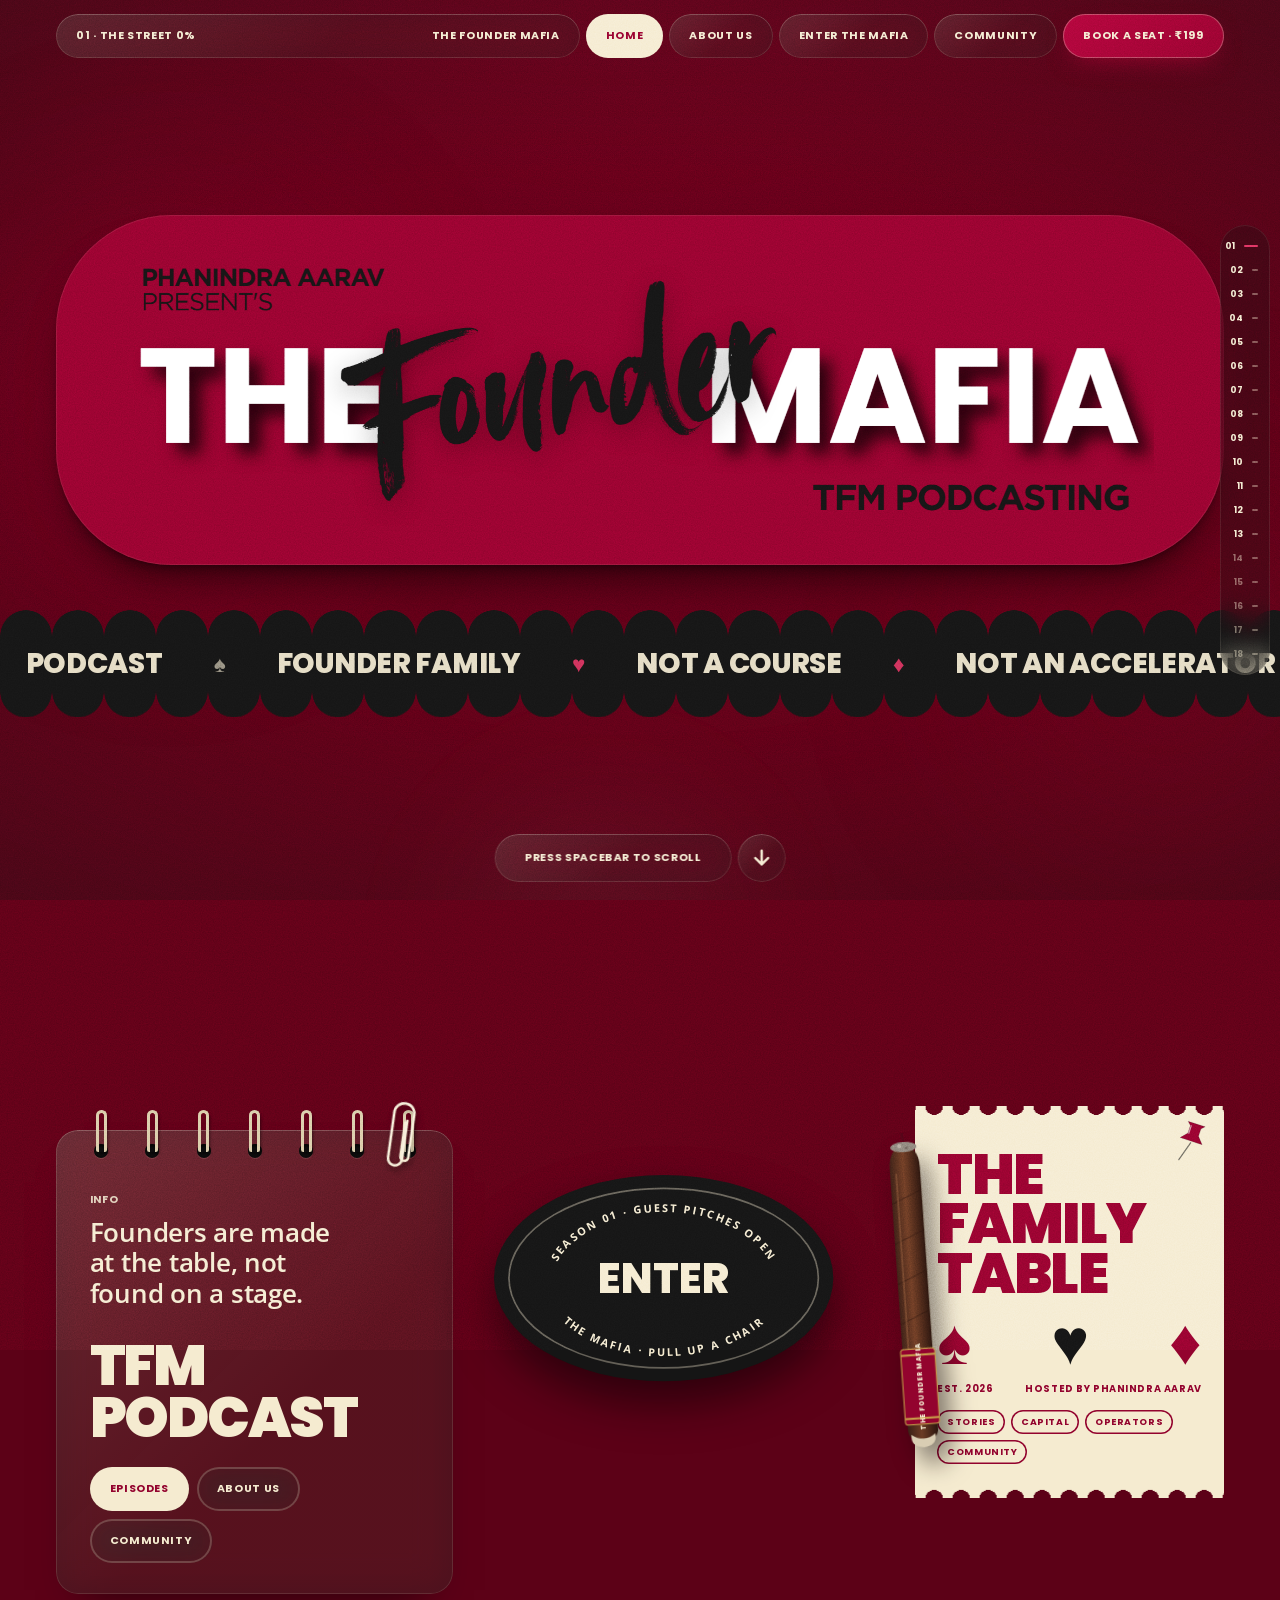
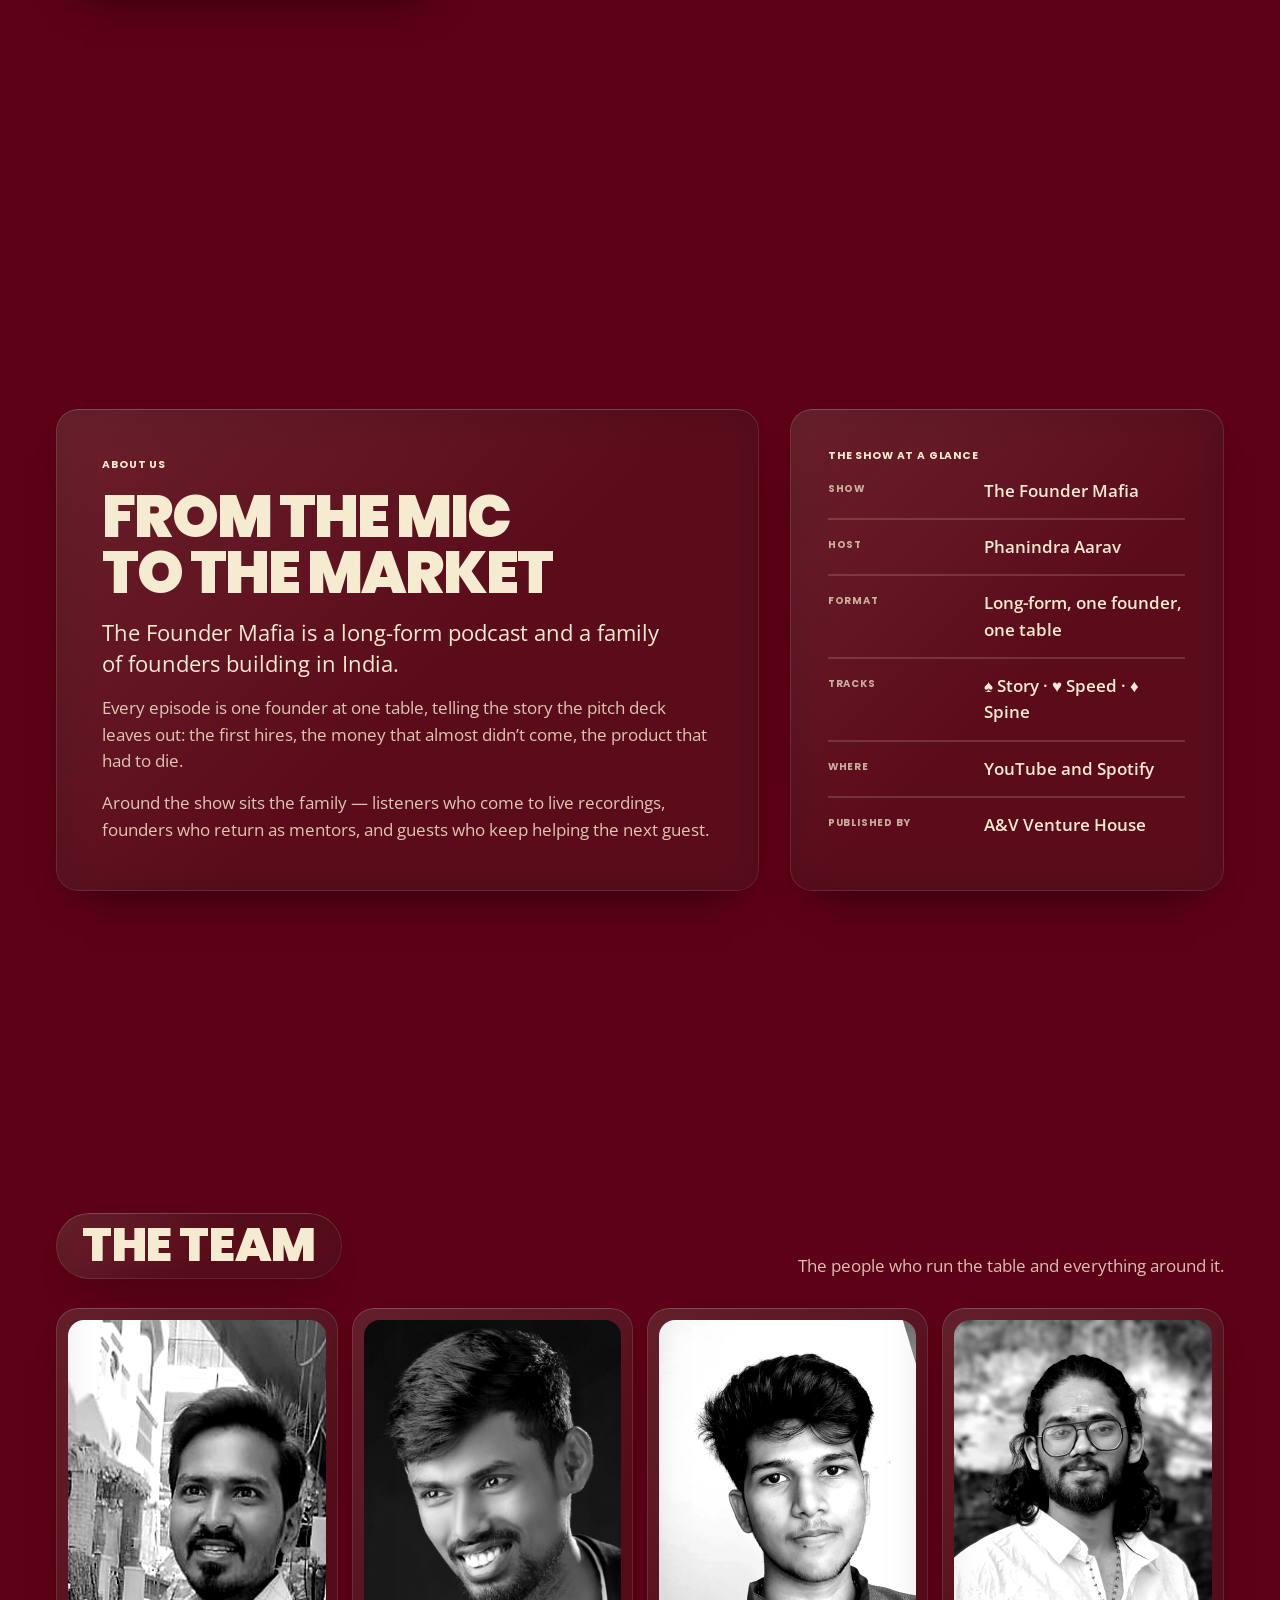
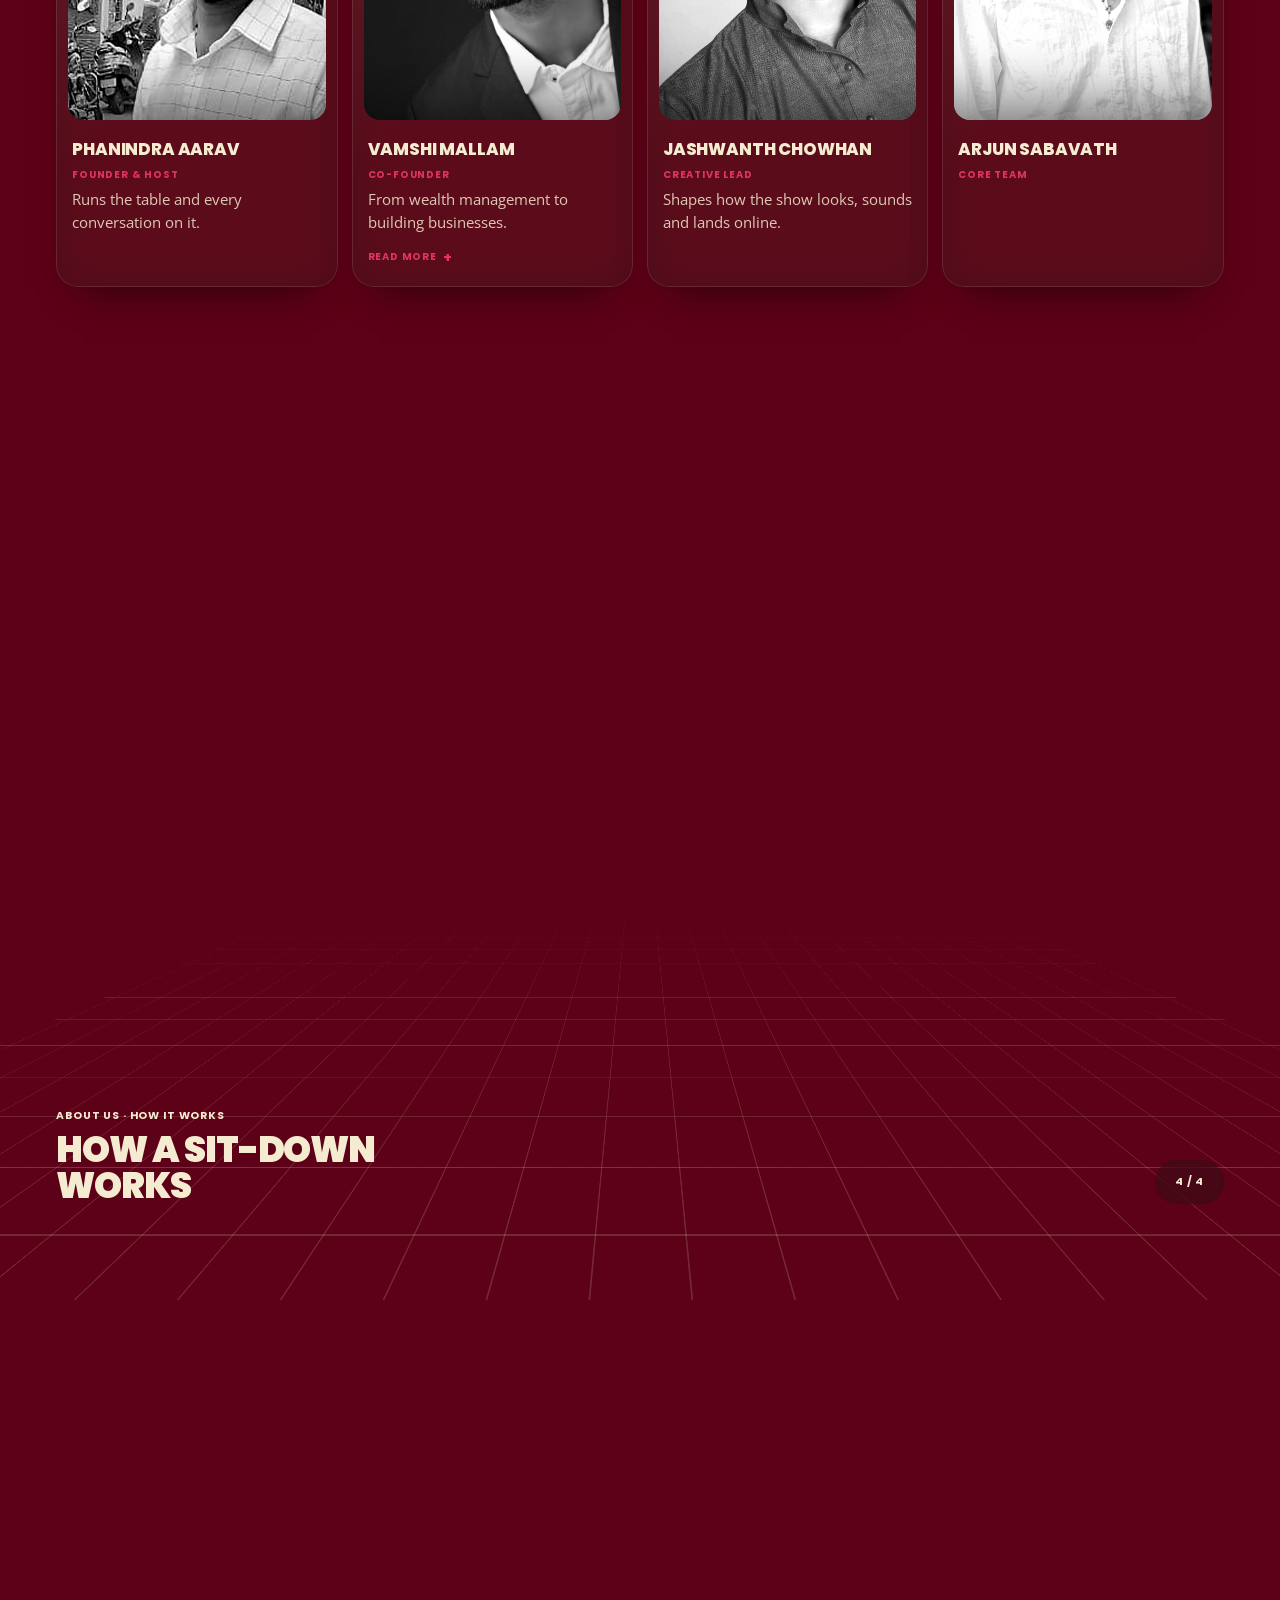
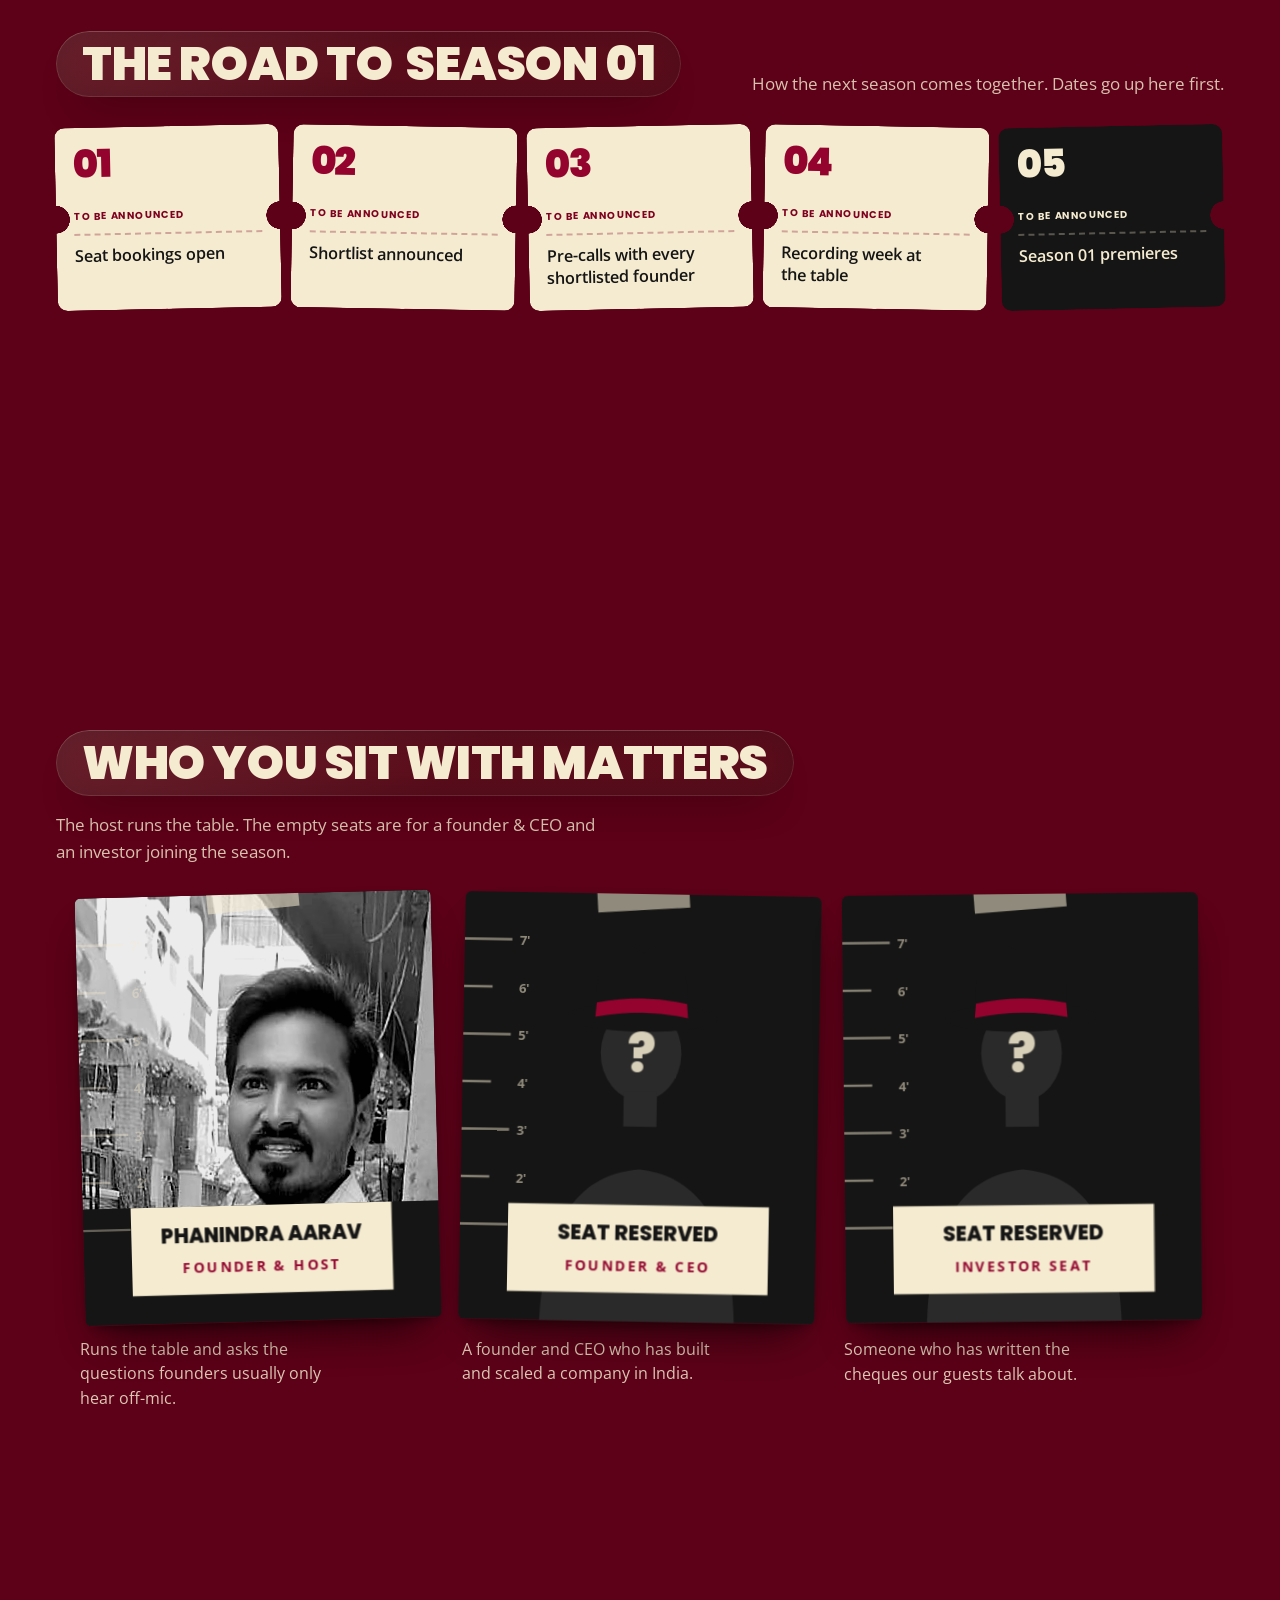
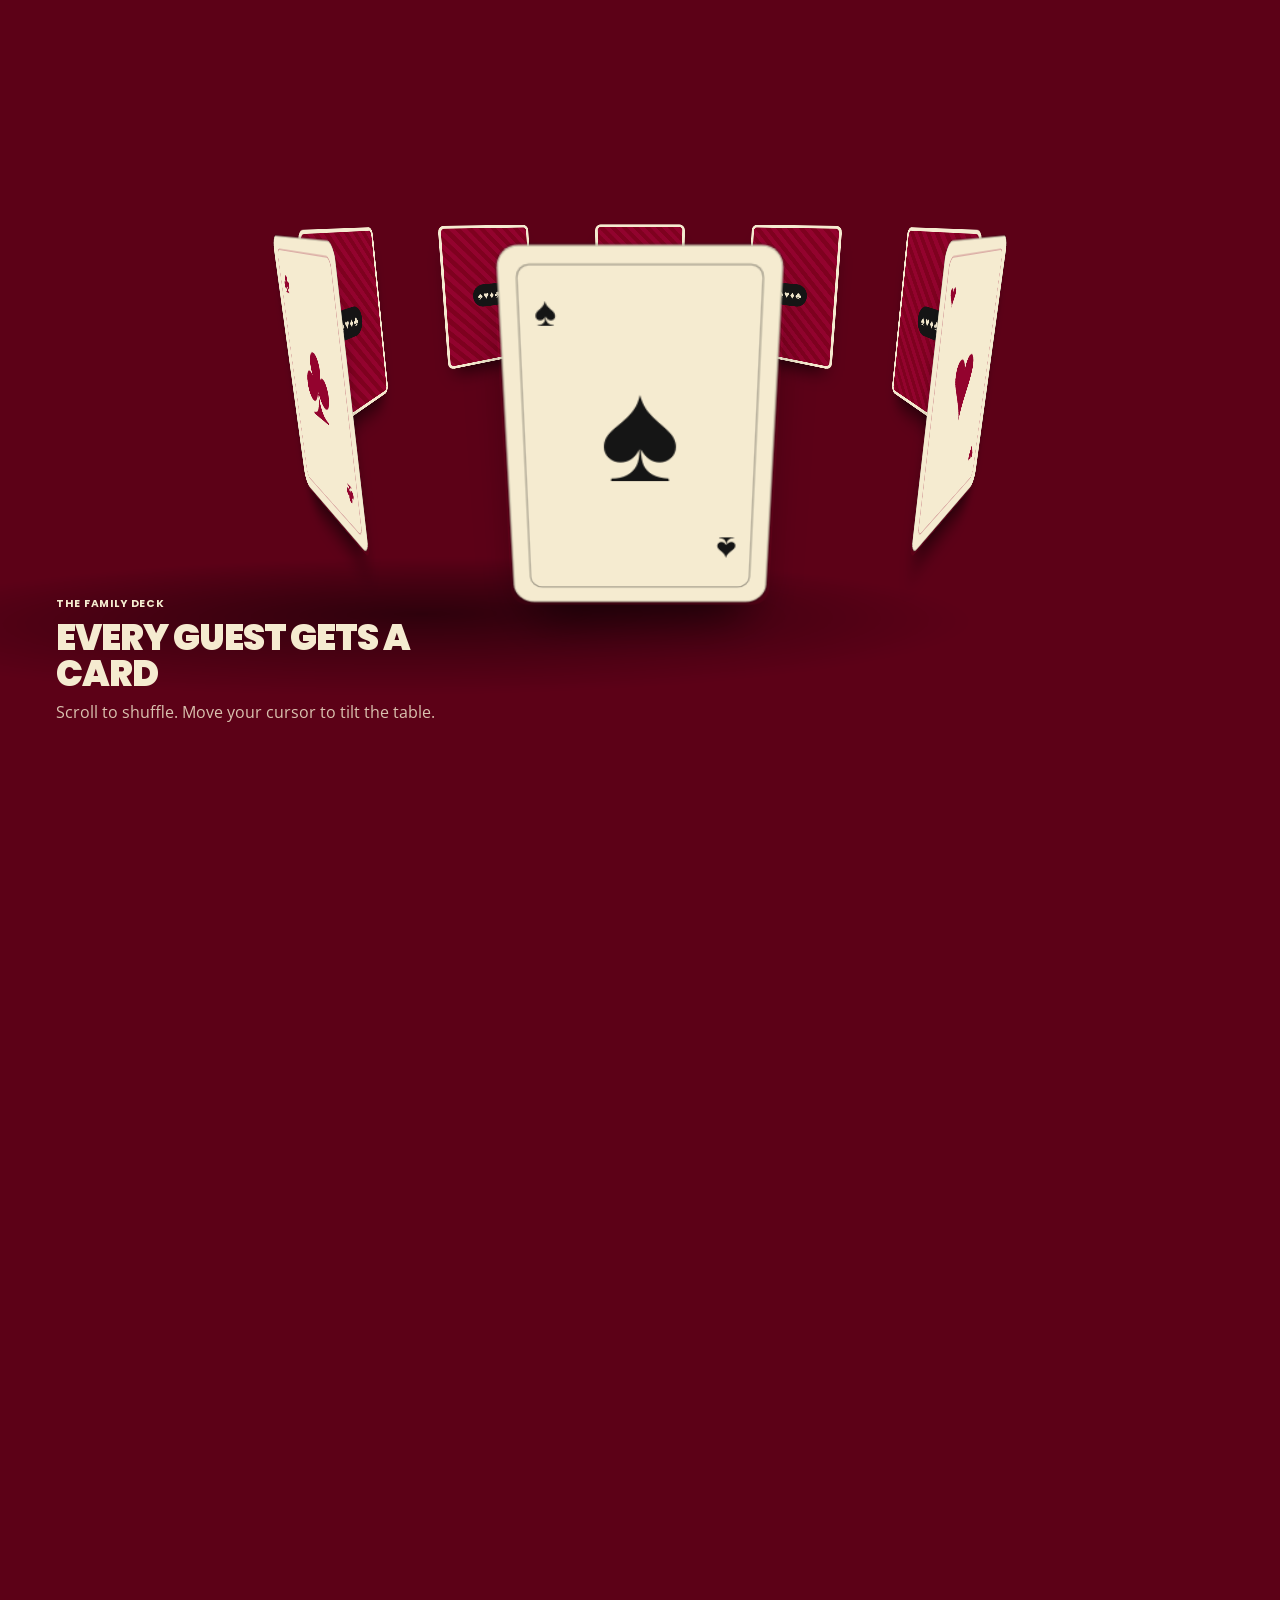
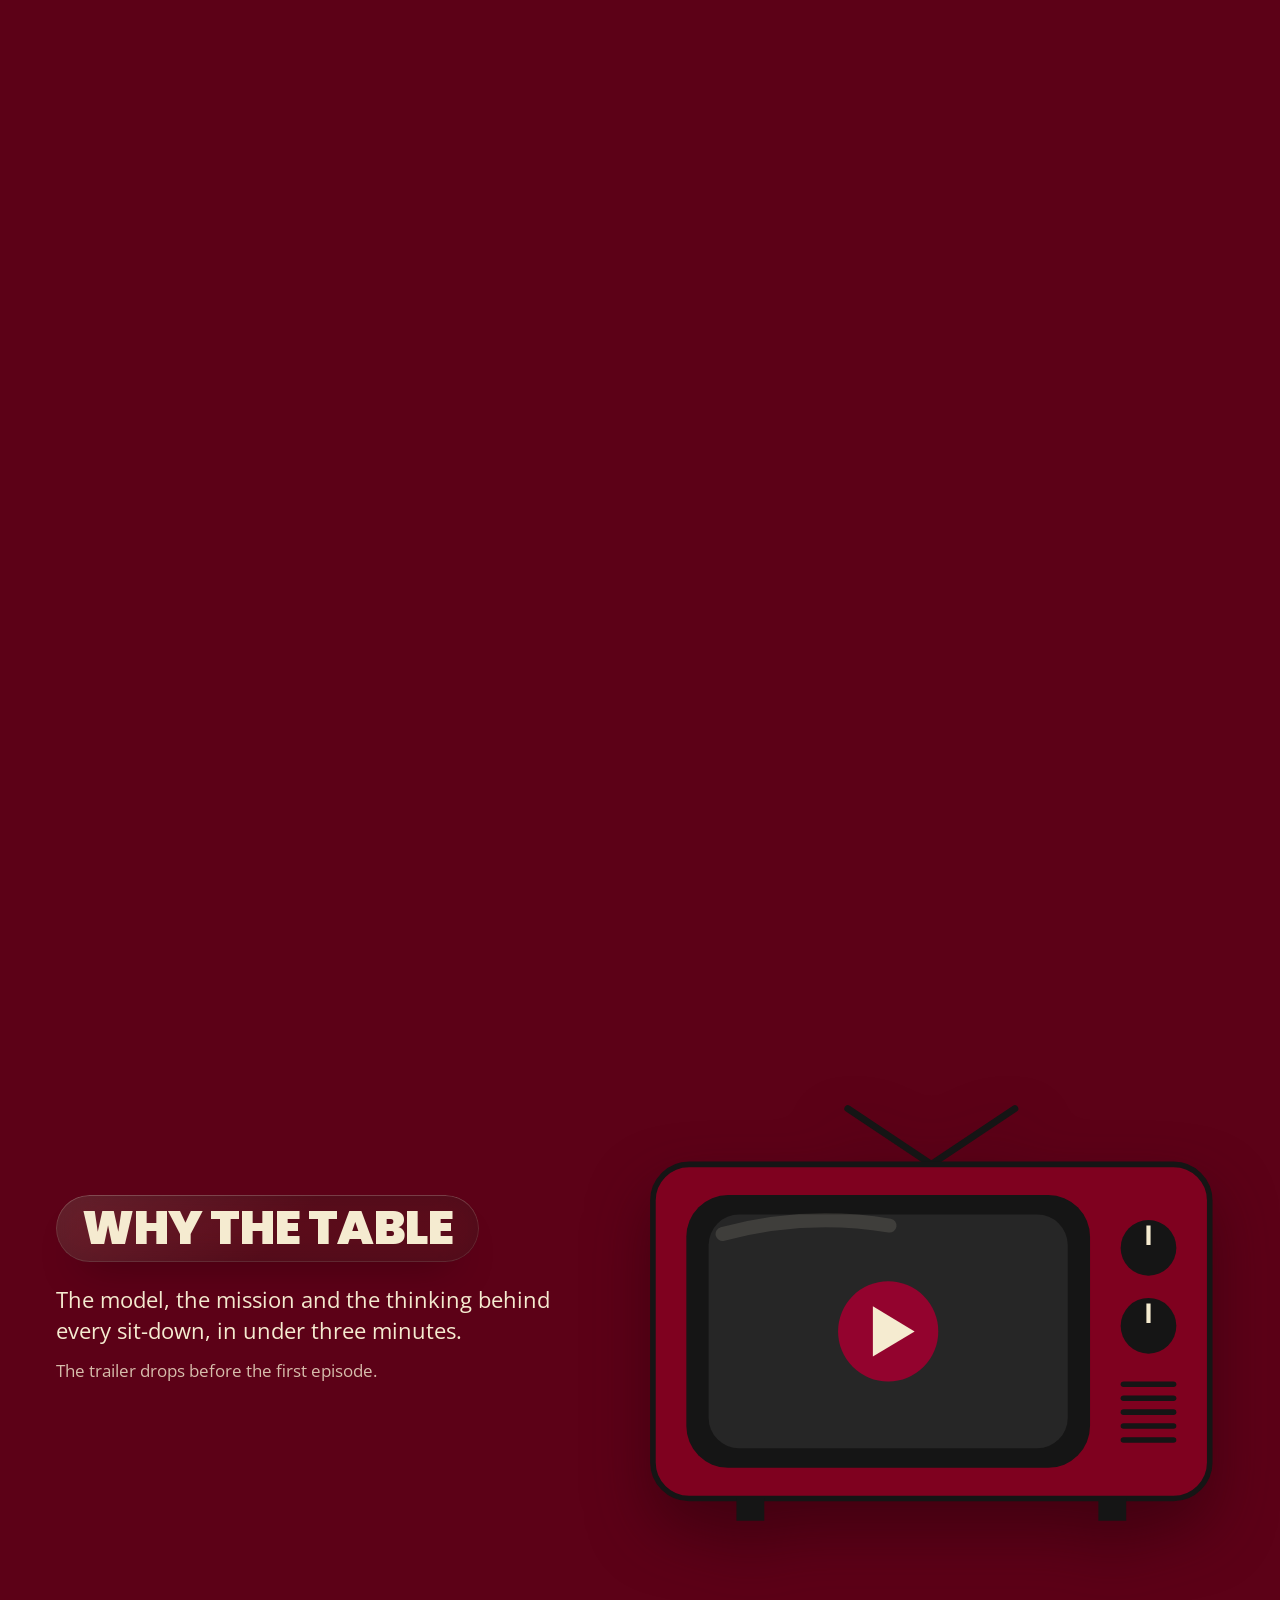
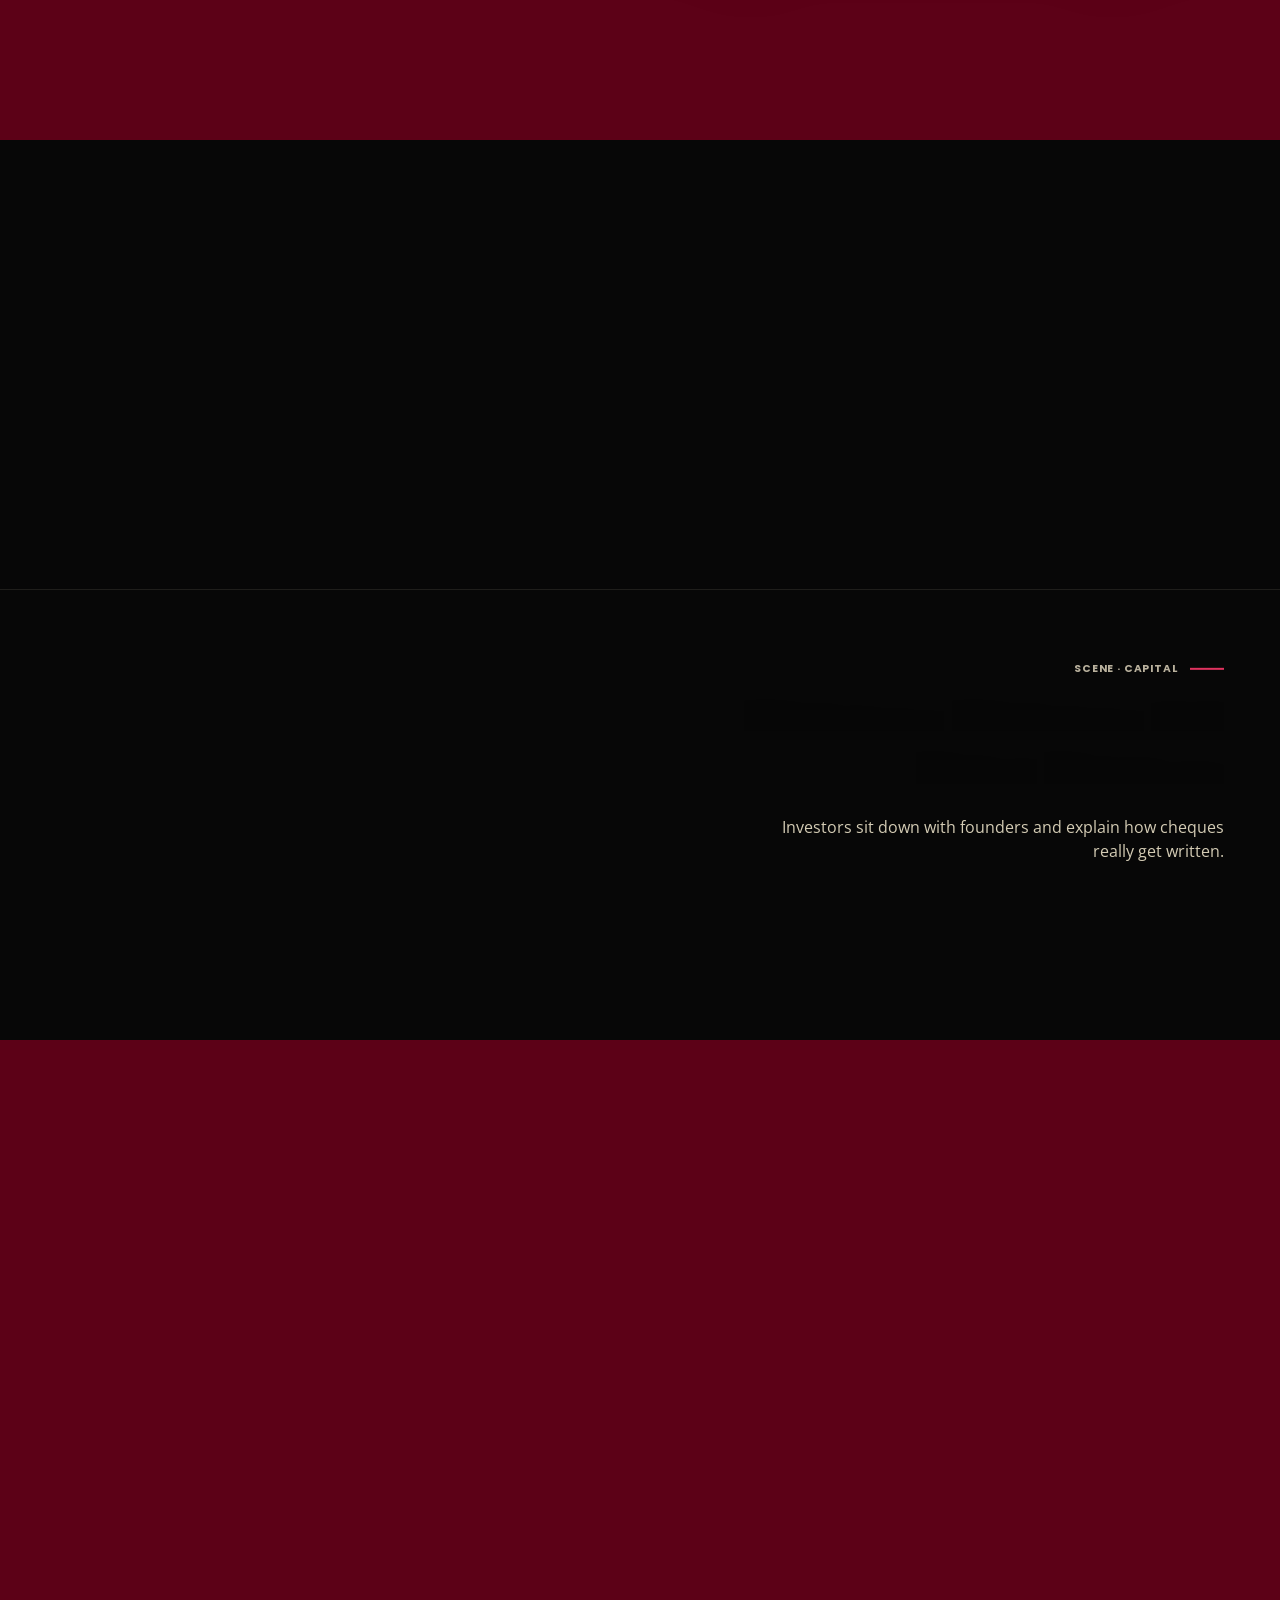
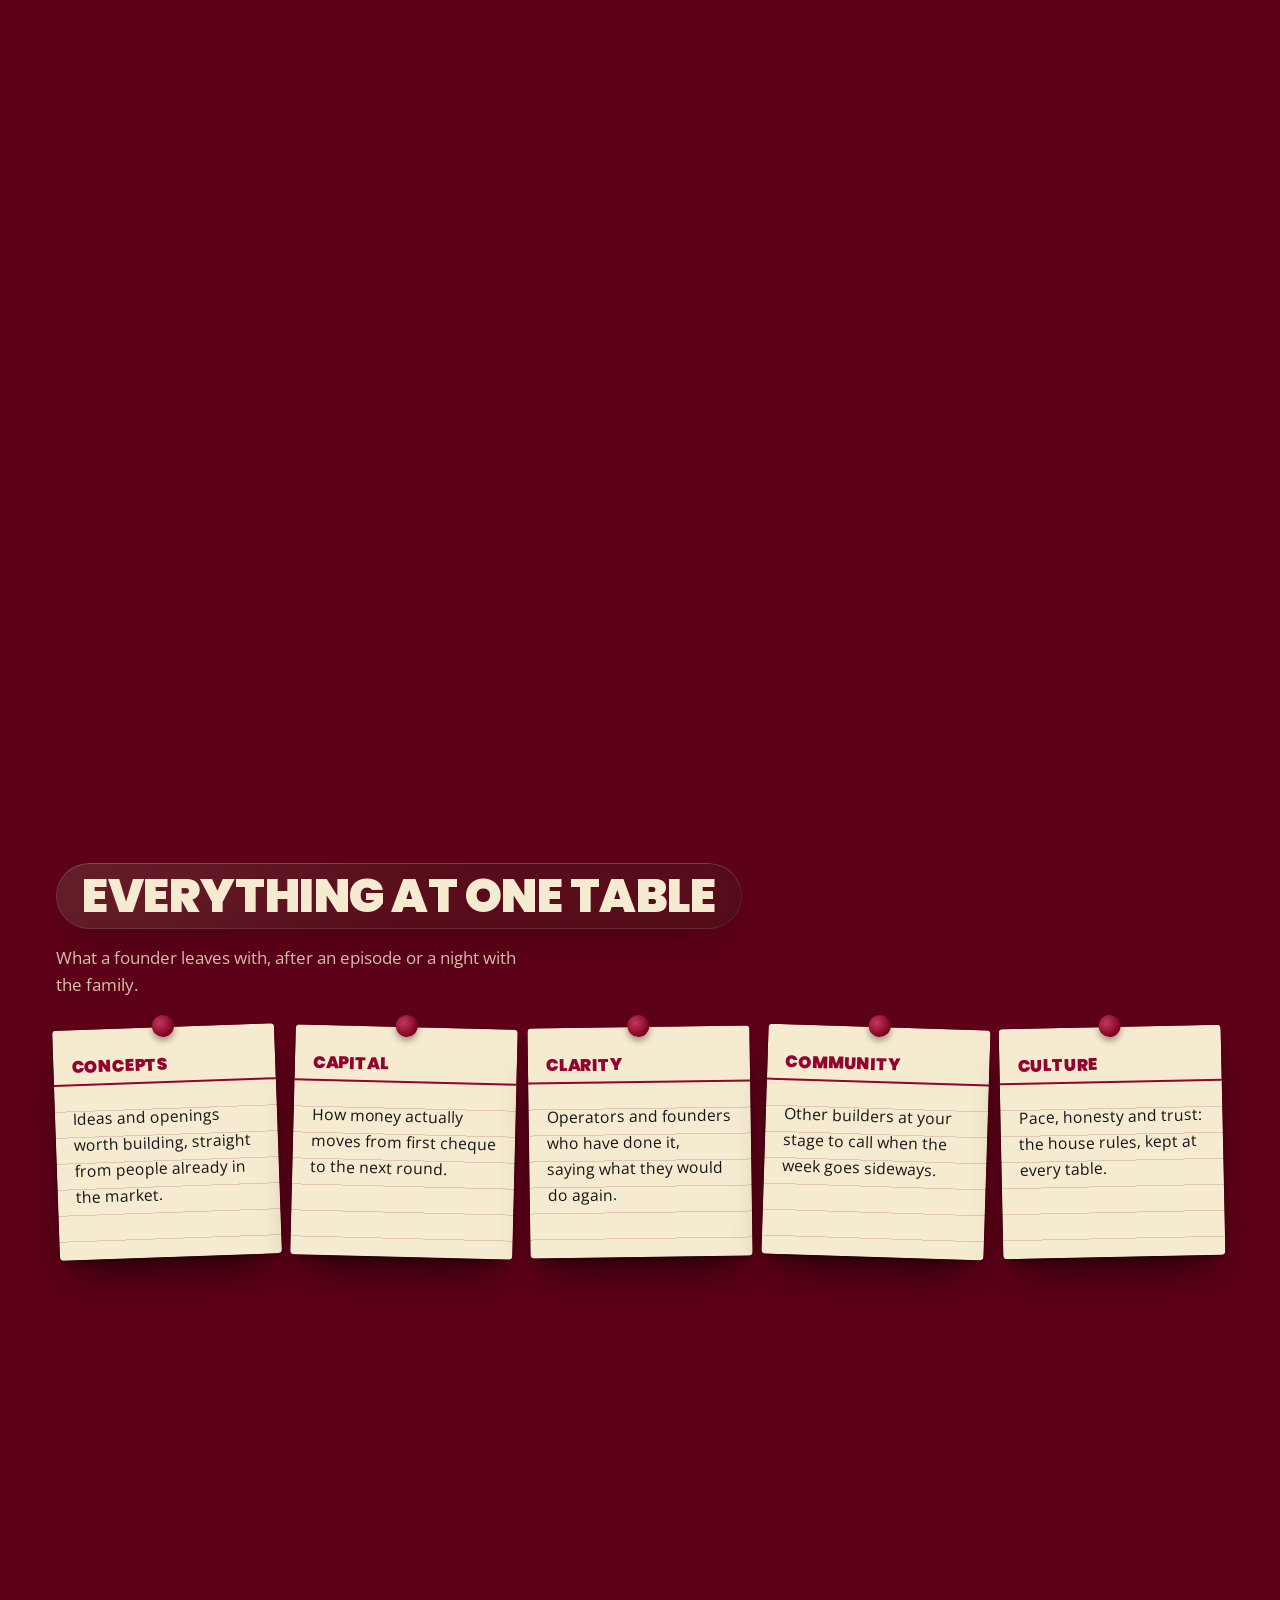
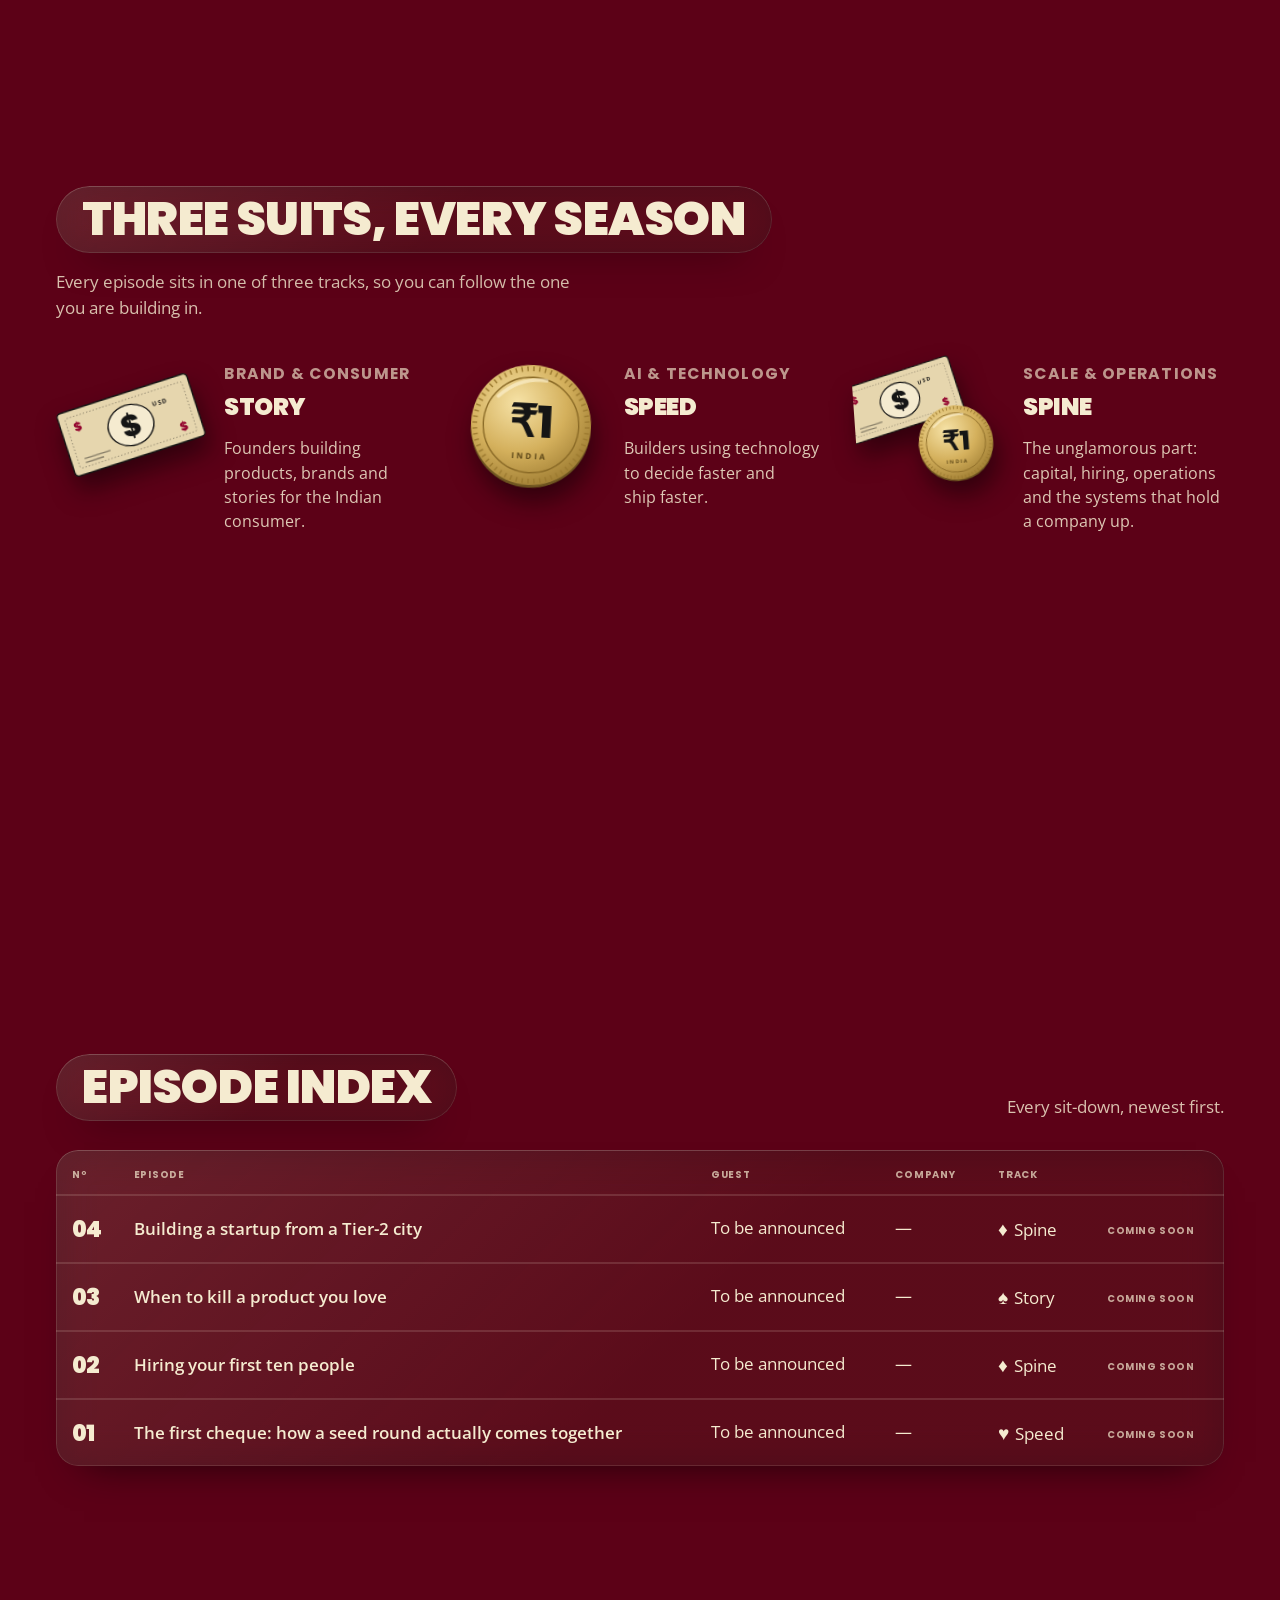
==== commit 24528d4d: "Team: new upright portrait for Vamshi Co-Authored-By: Claude Opus 5.5 <noreply@anthropic.com> Claude" ====
--- a/index.html
+++ b/index.html
@@ -24,7 +24,7 @@
   <link rel="preload" href="fonts/poppins-latin-800-normal.woff2" as="font" type="font/woff2" crossorigin>
   <link rel="preload" href="fonts/open-sans-latin-400-normal.woff2" as="font" type="font/woff2" crossorigin>
   <link rel="preload" href="img/tfm-wordmark.png" as="image">
-  <link rel="stylesheet" href="styles.css?v=20261119d">
+  <link rel="stylesheet" href="styles.css?v=20261119e">
   <script>
     /* Loader failsafe. Runs before anything else and does not depend on main.js:
        if the page has not revealed itself after 3 s, or a script/stylesheet fails to load,
@@ -358,6 +358,6 @@
     <button class="round" type="button" aria-label="Scroll down"><svg viewBox="0 0 24 24" aria-hidden="true"><path d="M12 4v15M5 12l7 7 7-7" fill="none" stroke="currentColor" stroke-width="2.6" stroke-linecap="round" stroke-linejoin="round"/></svg></button>
   </div>
 
-  <script type="module" src="main.js?v=20261119d"></script>
+  <script type="module" src="main.js?v=20261119e"></script>
 </body>
 </html>
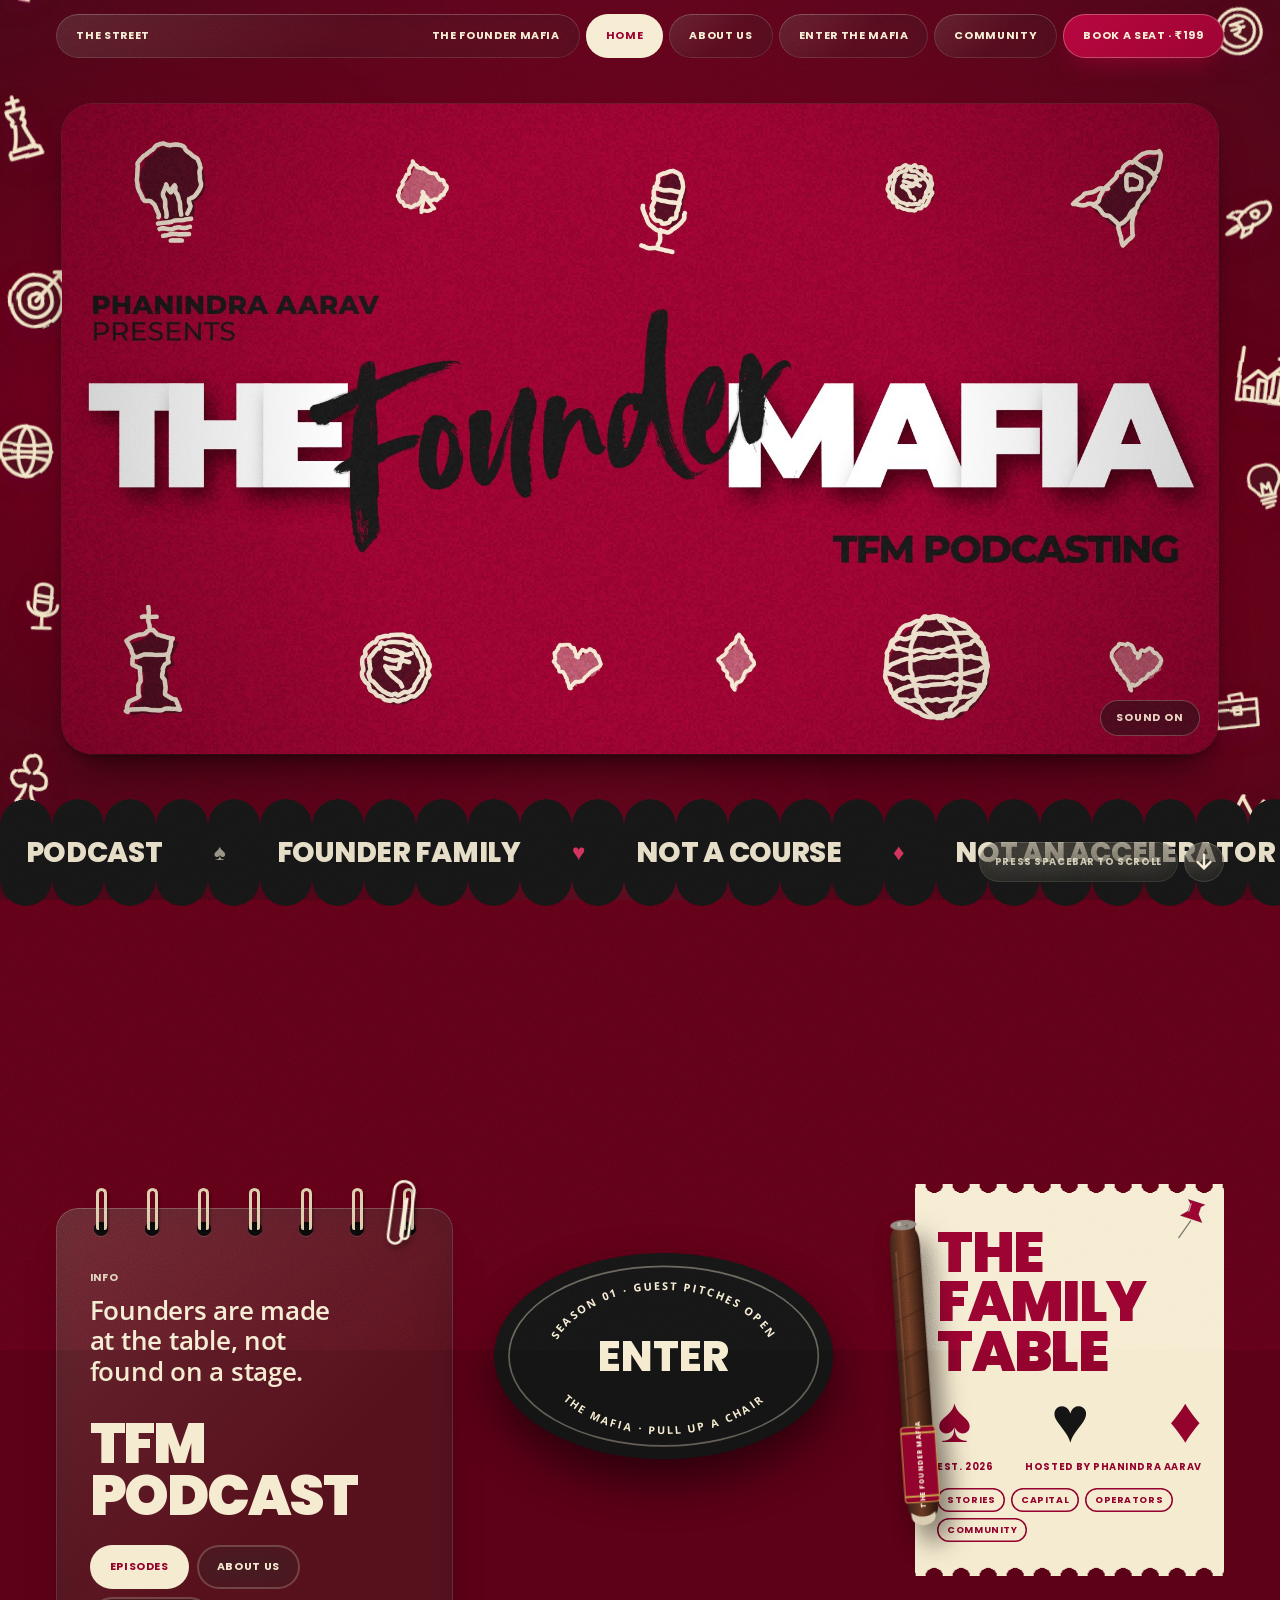
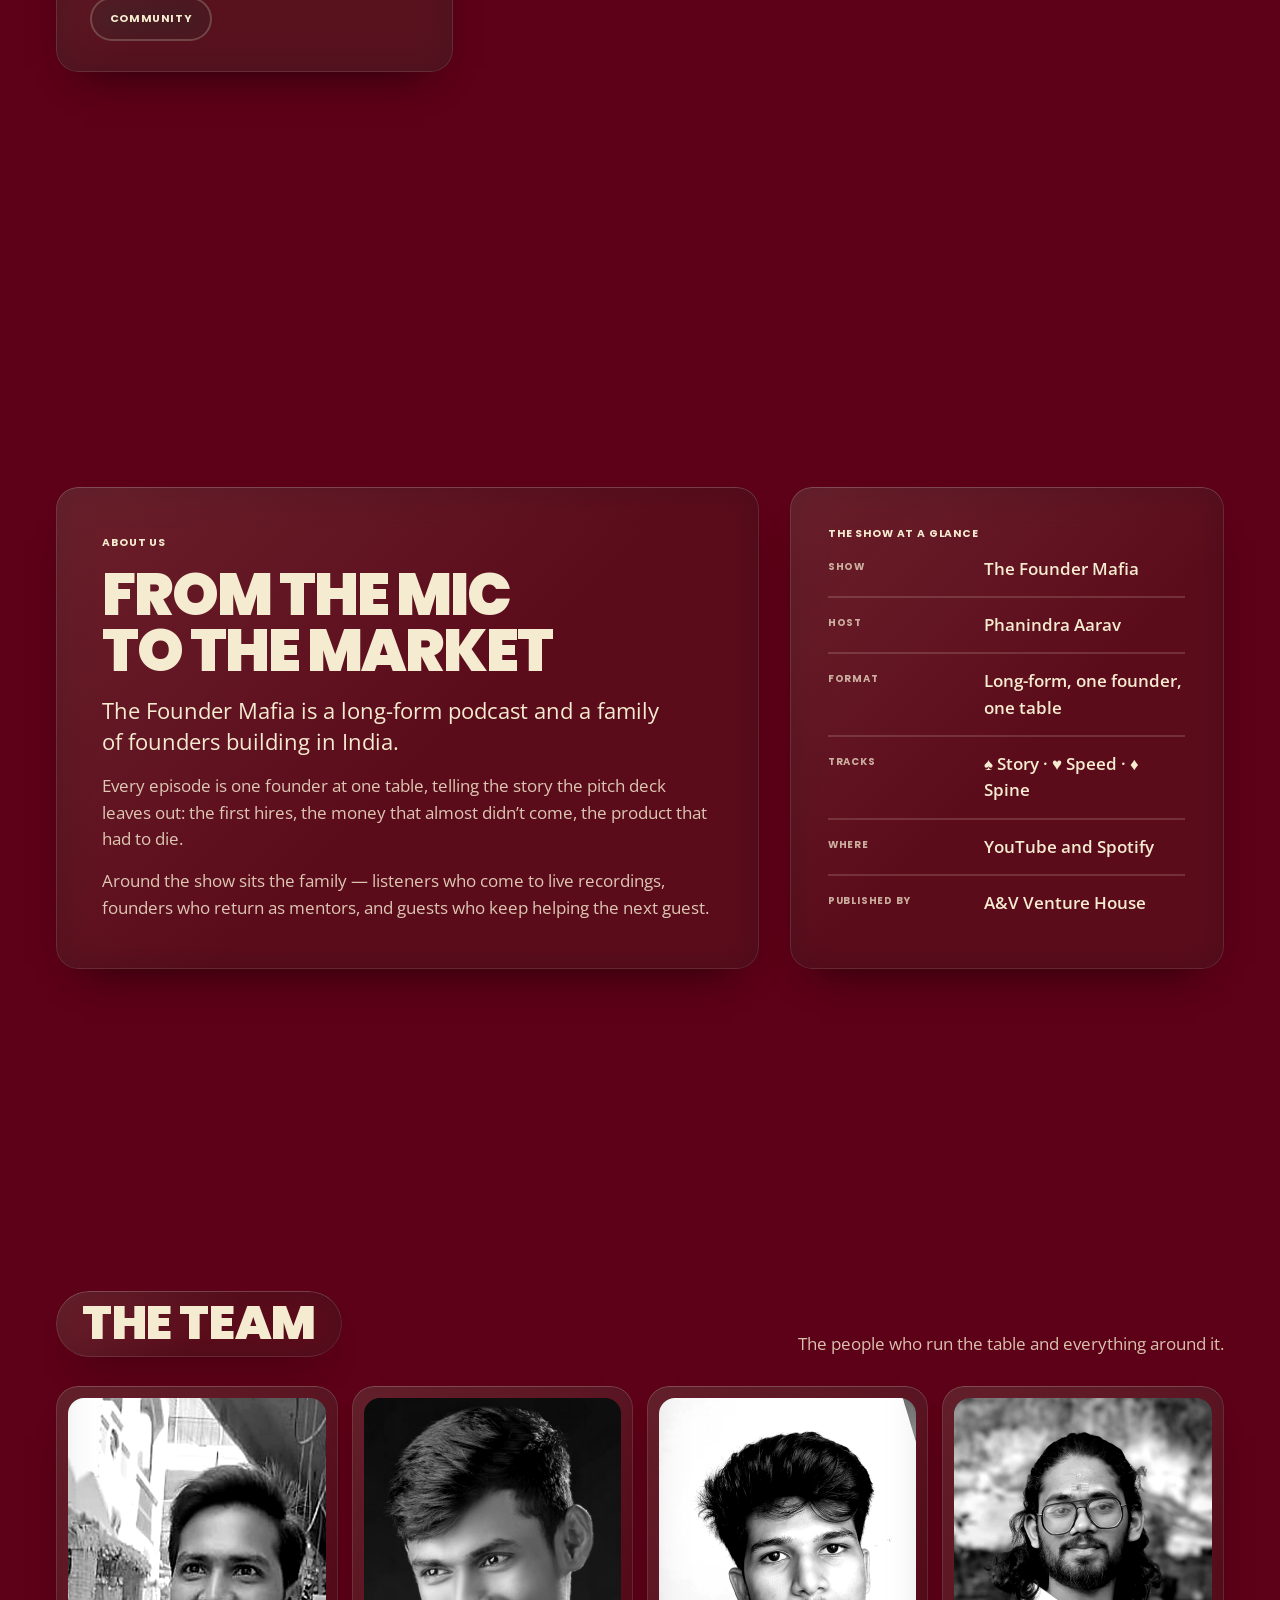
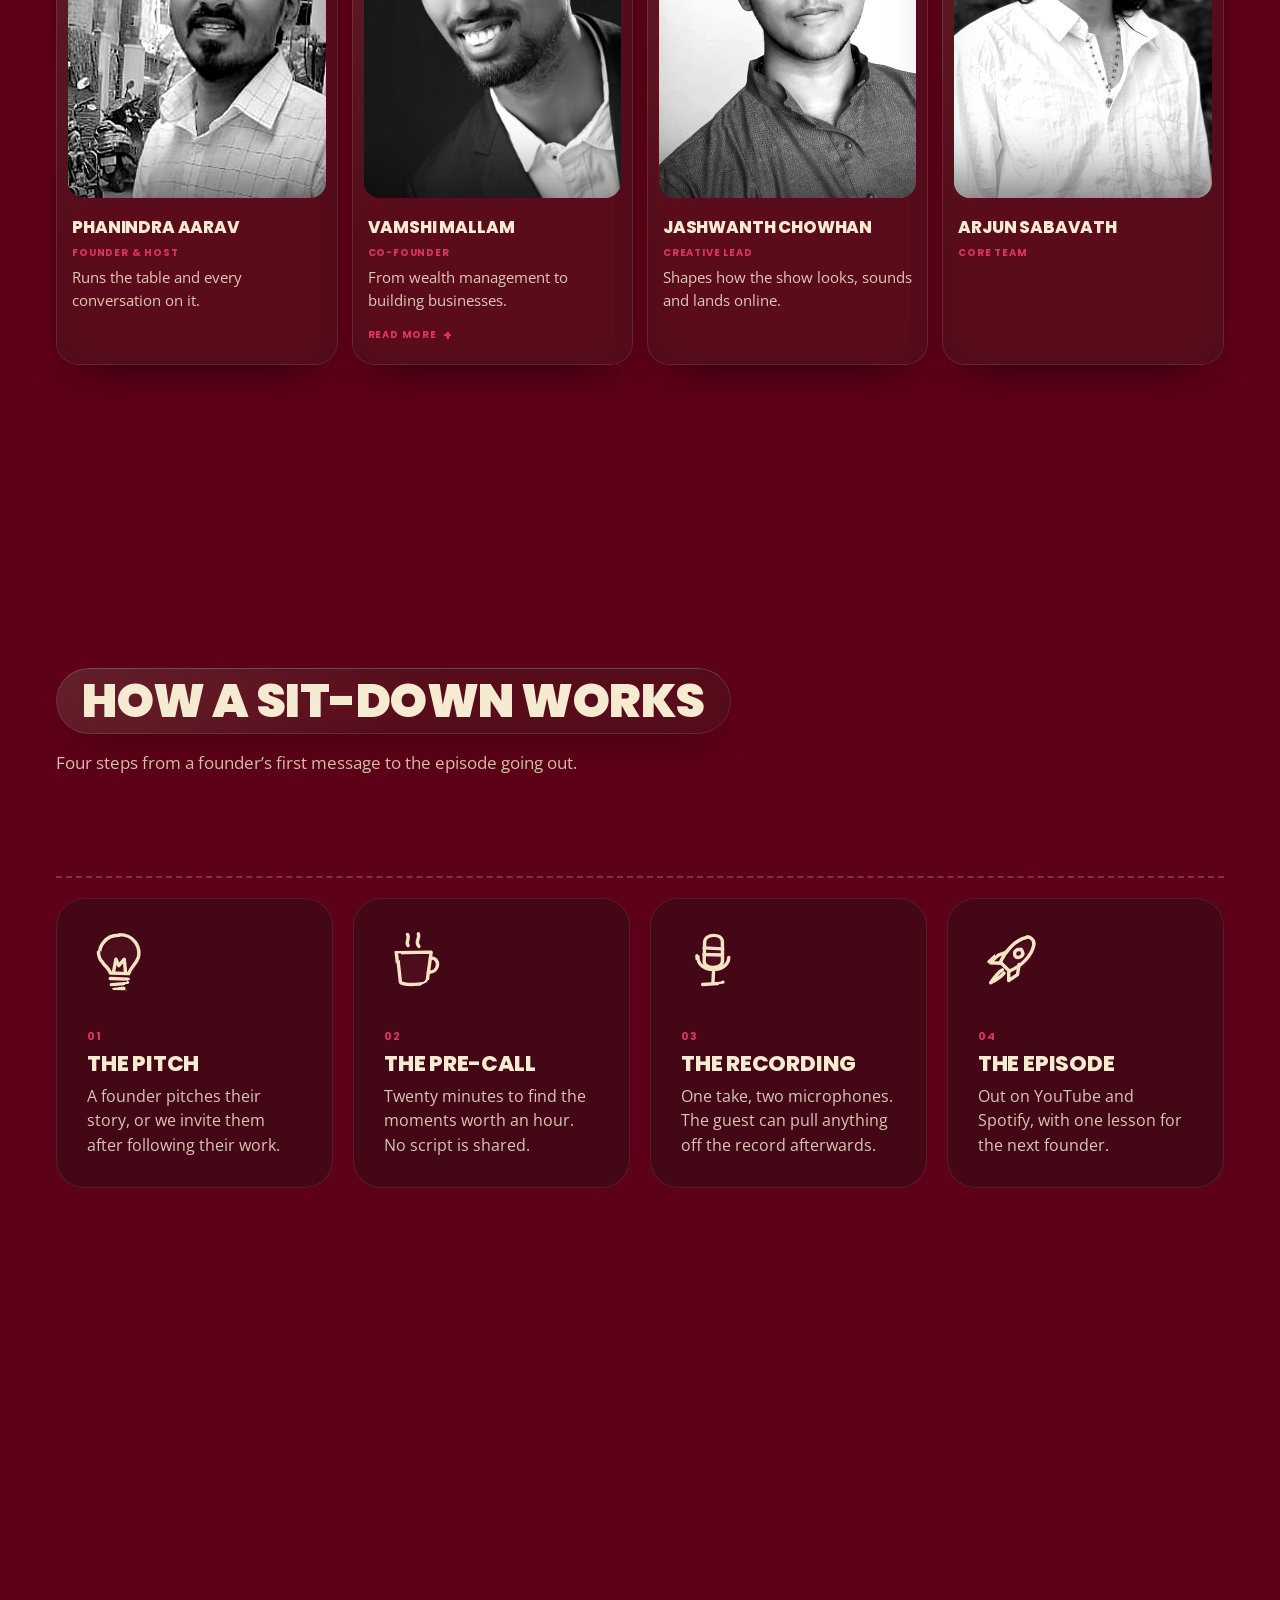
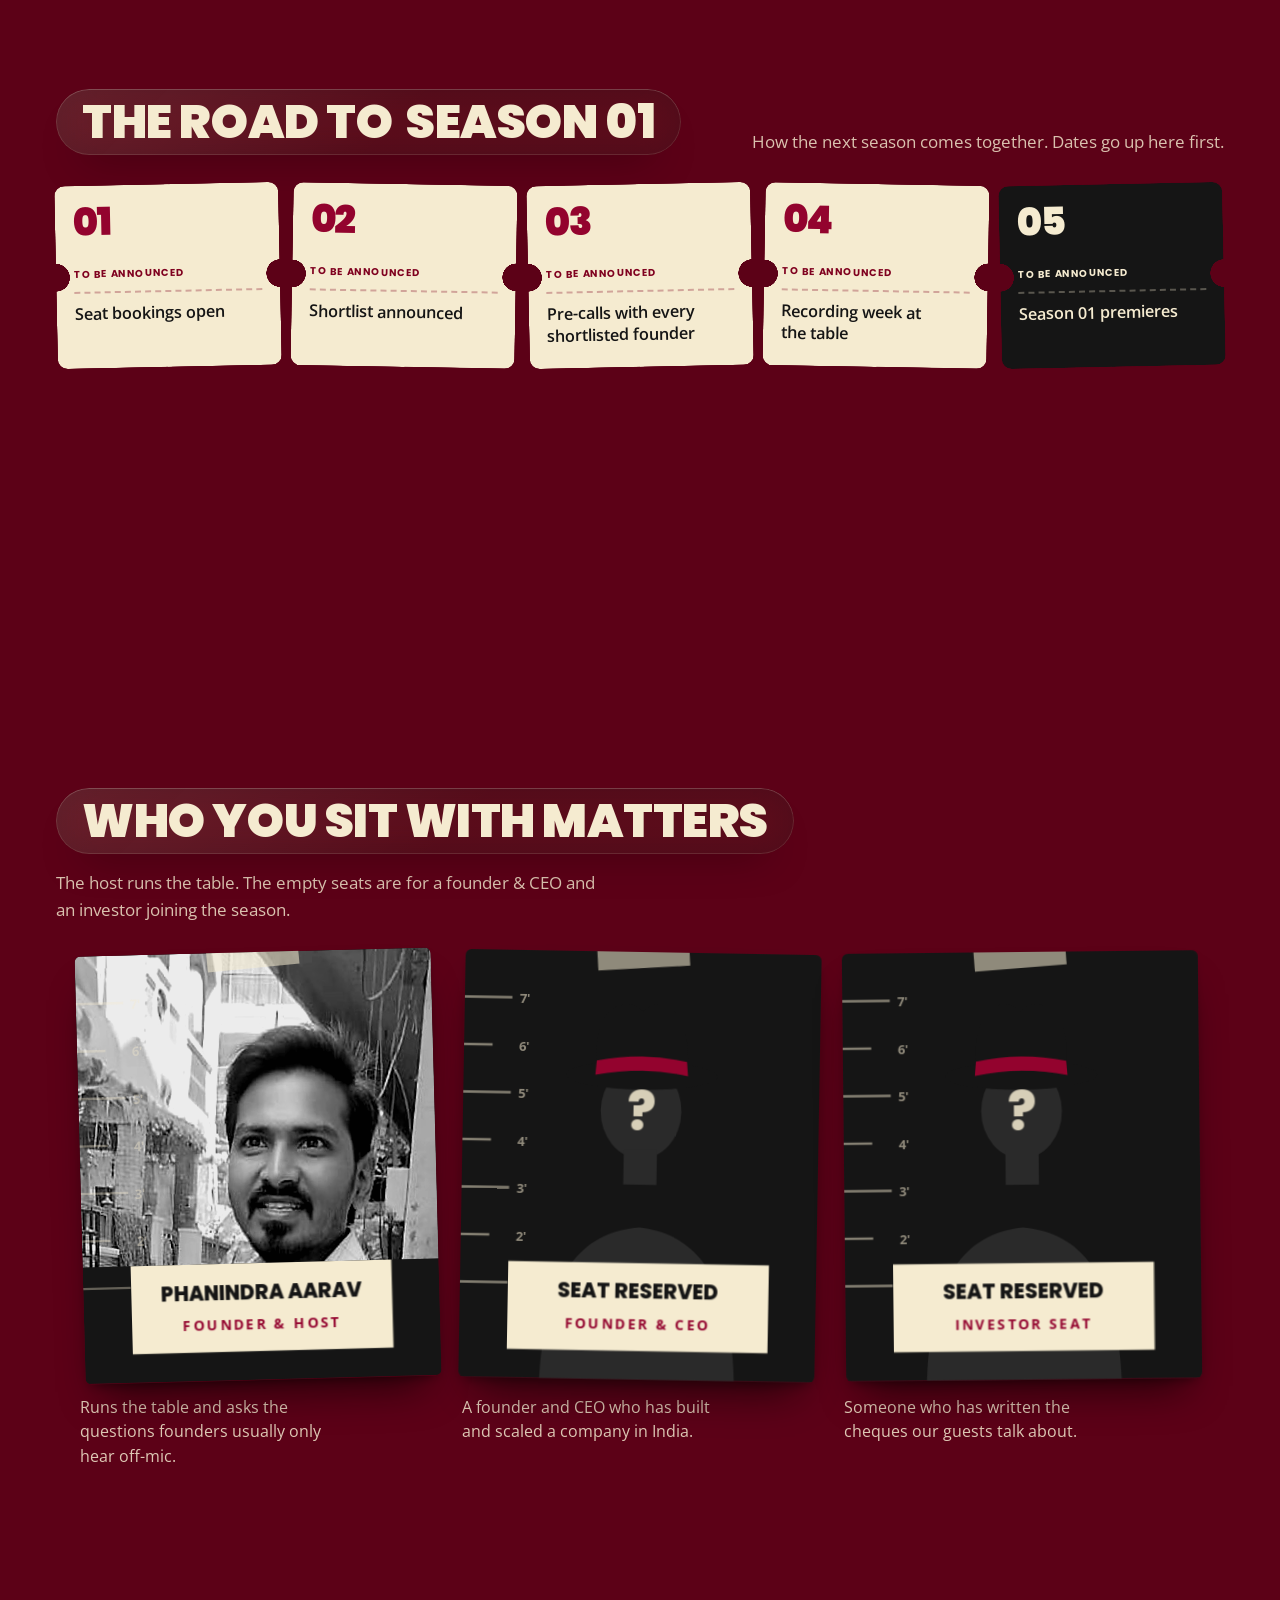
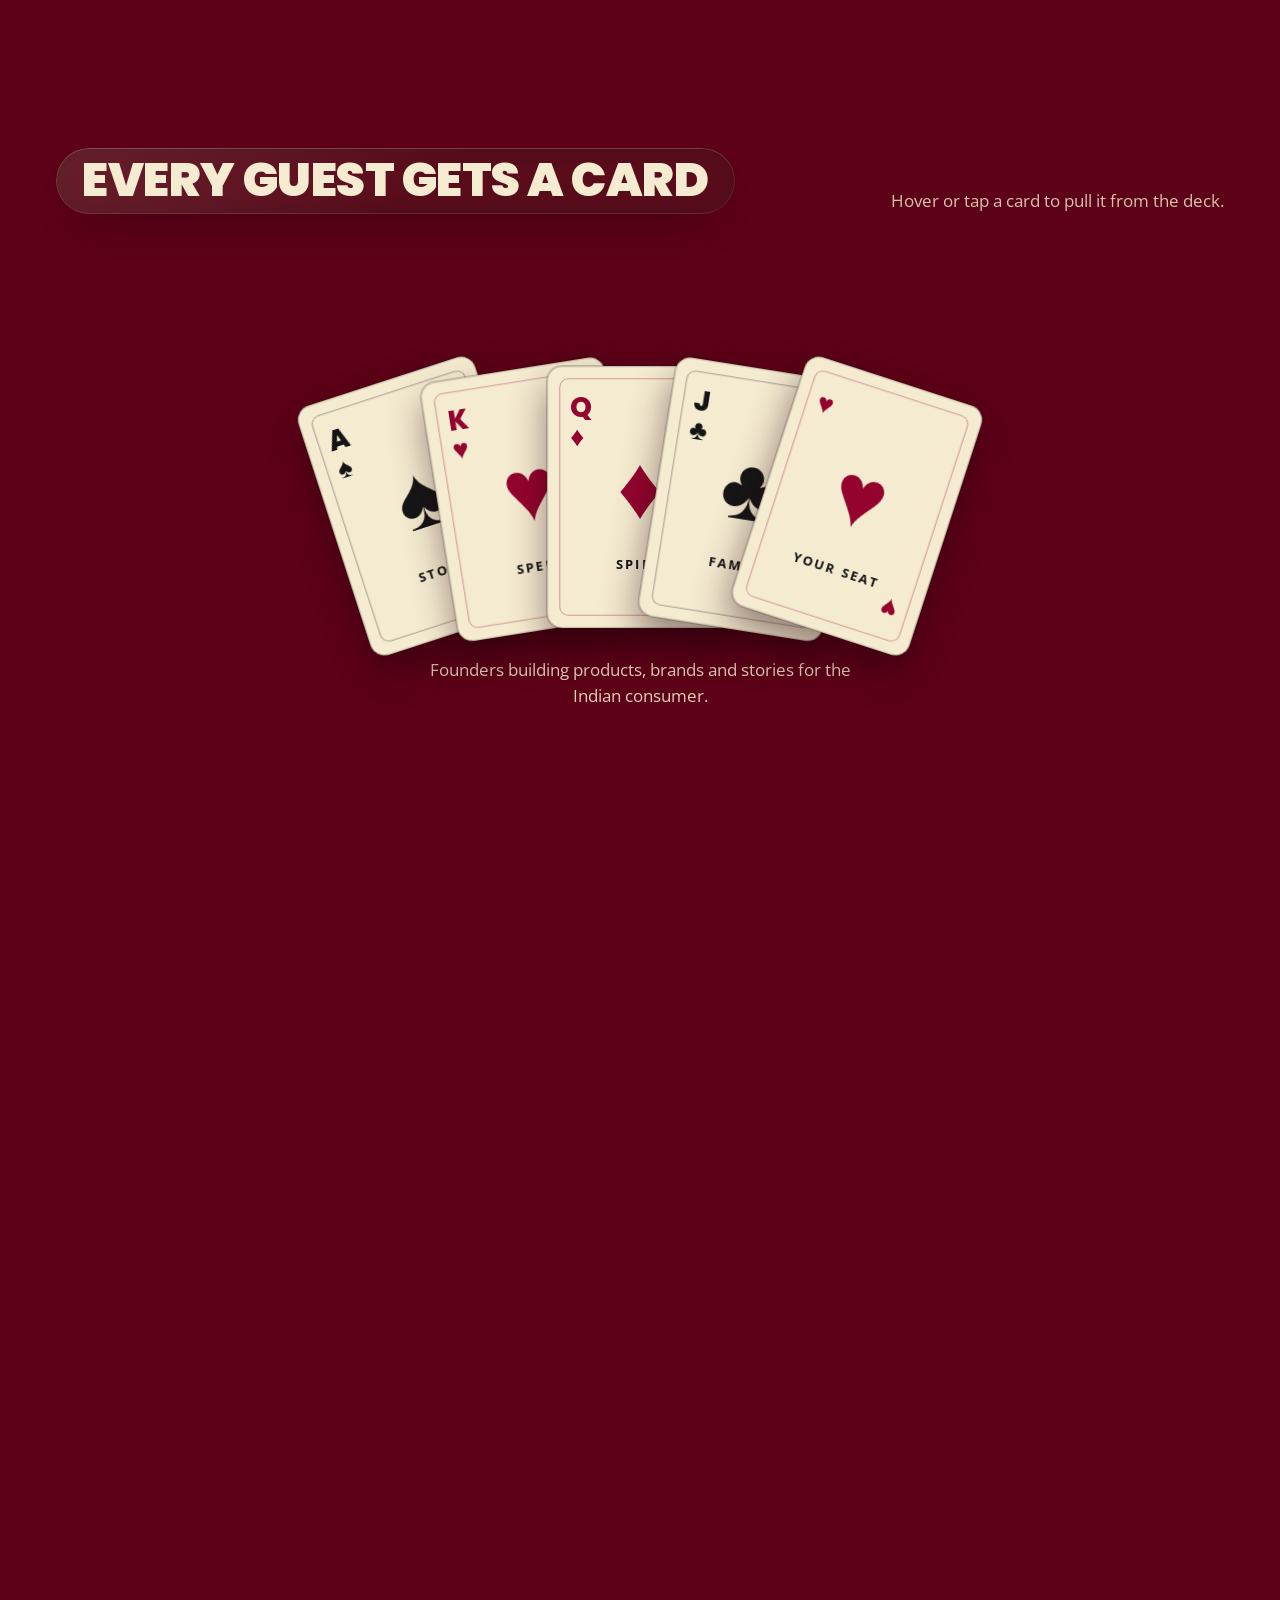
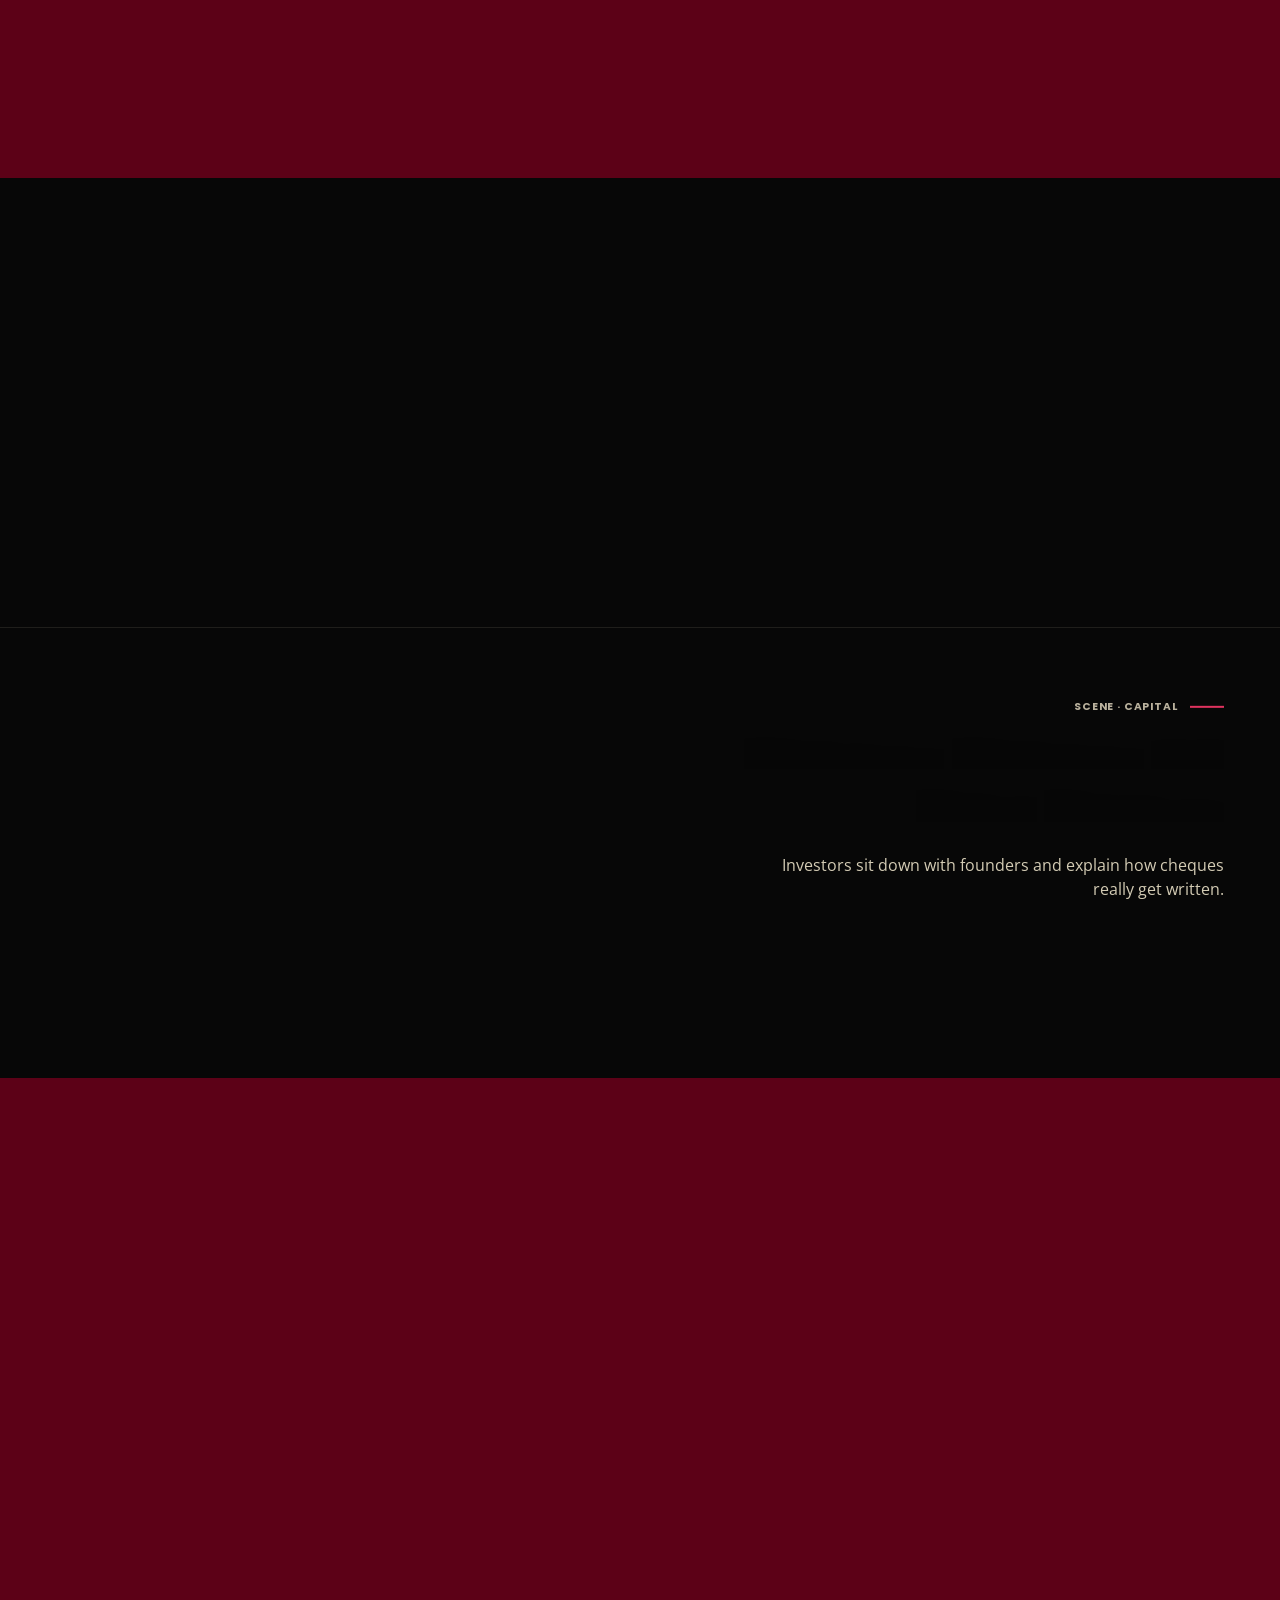
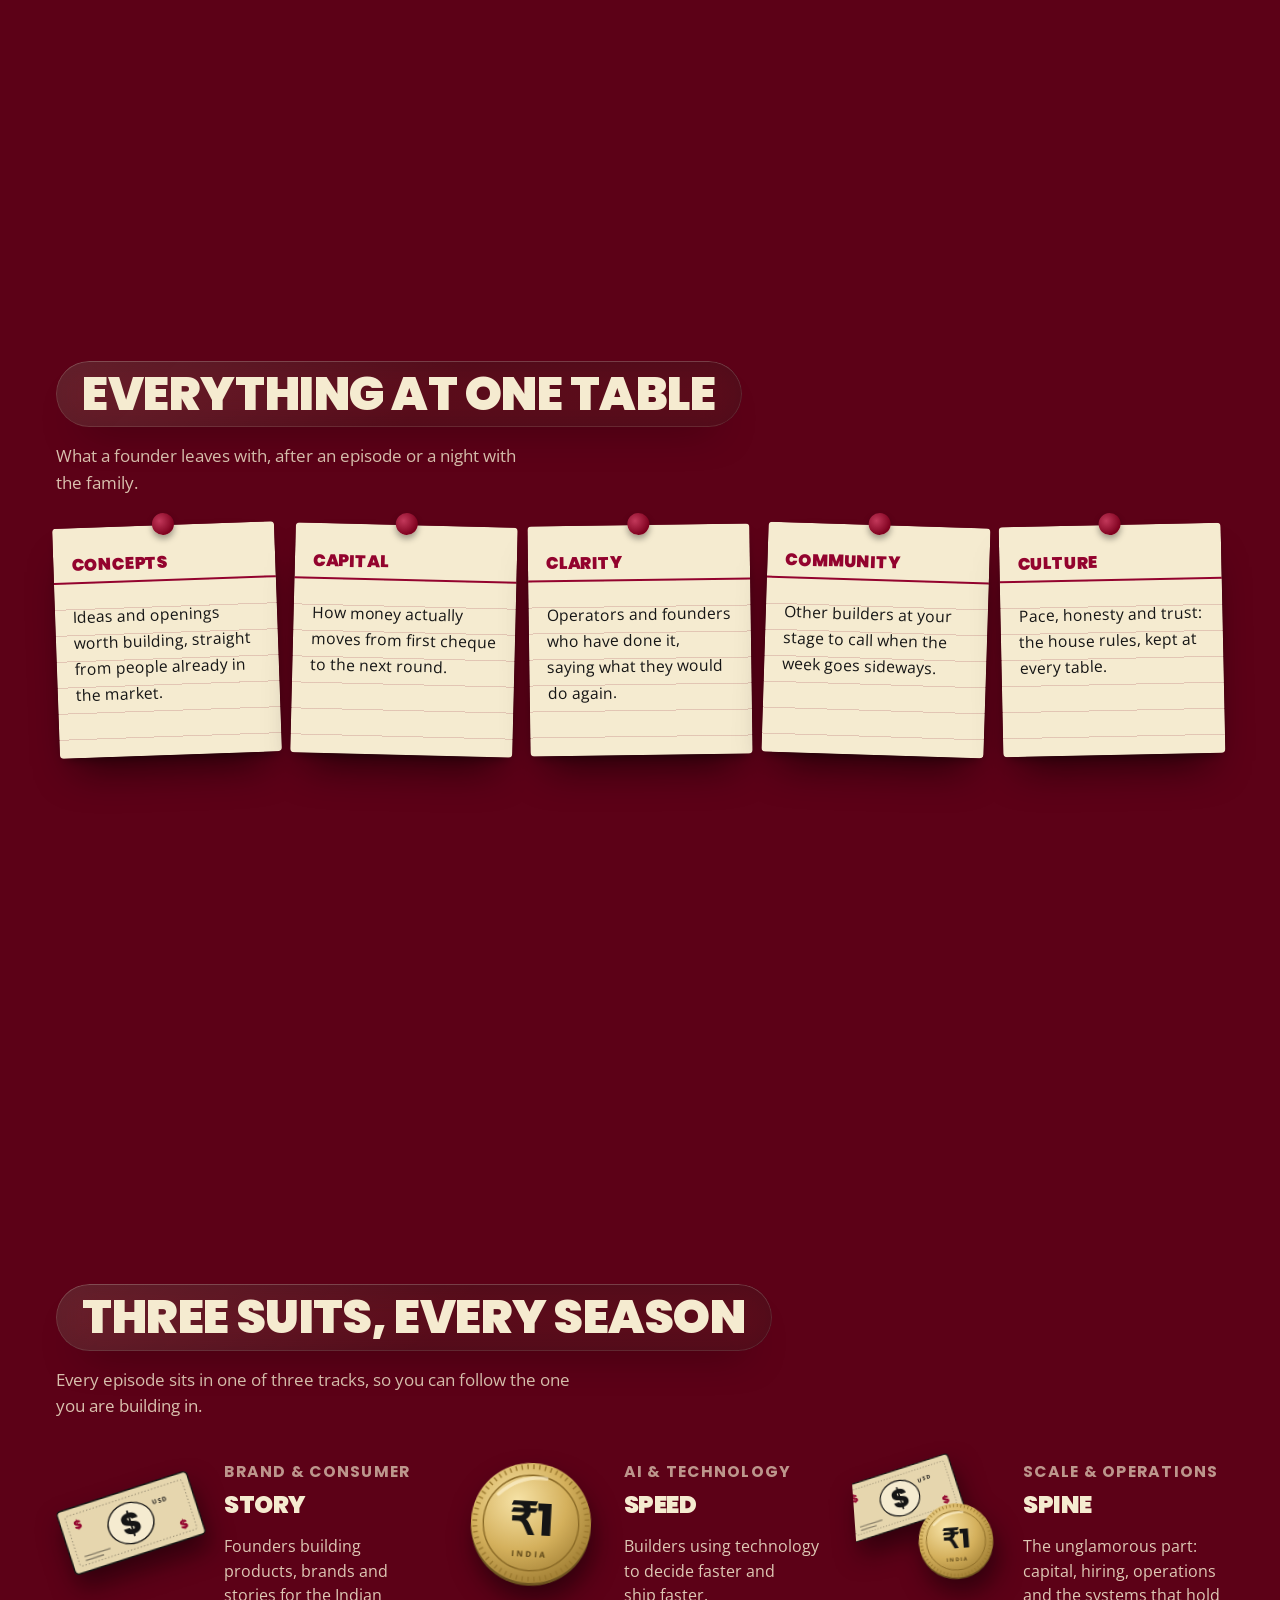
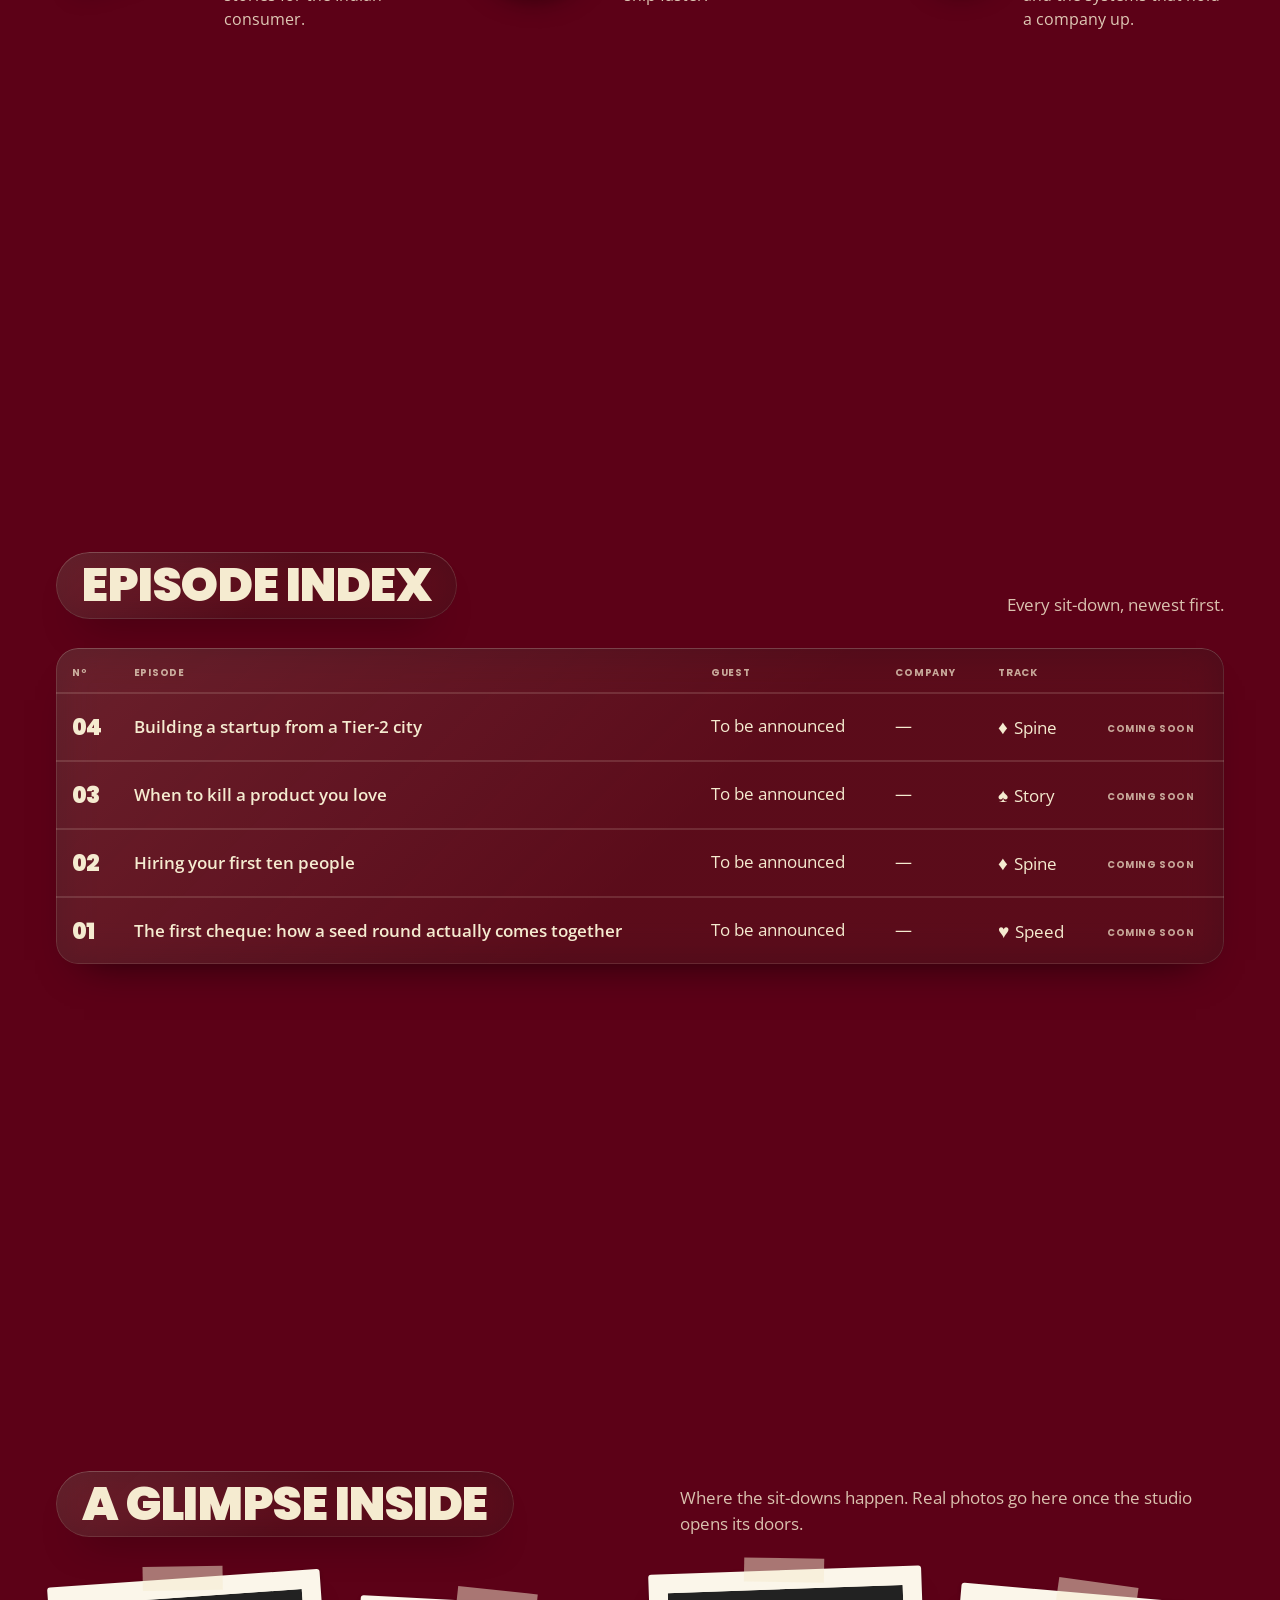
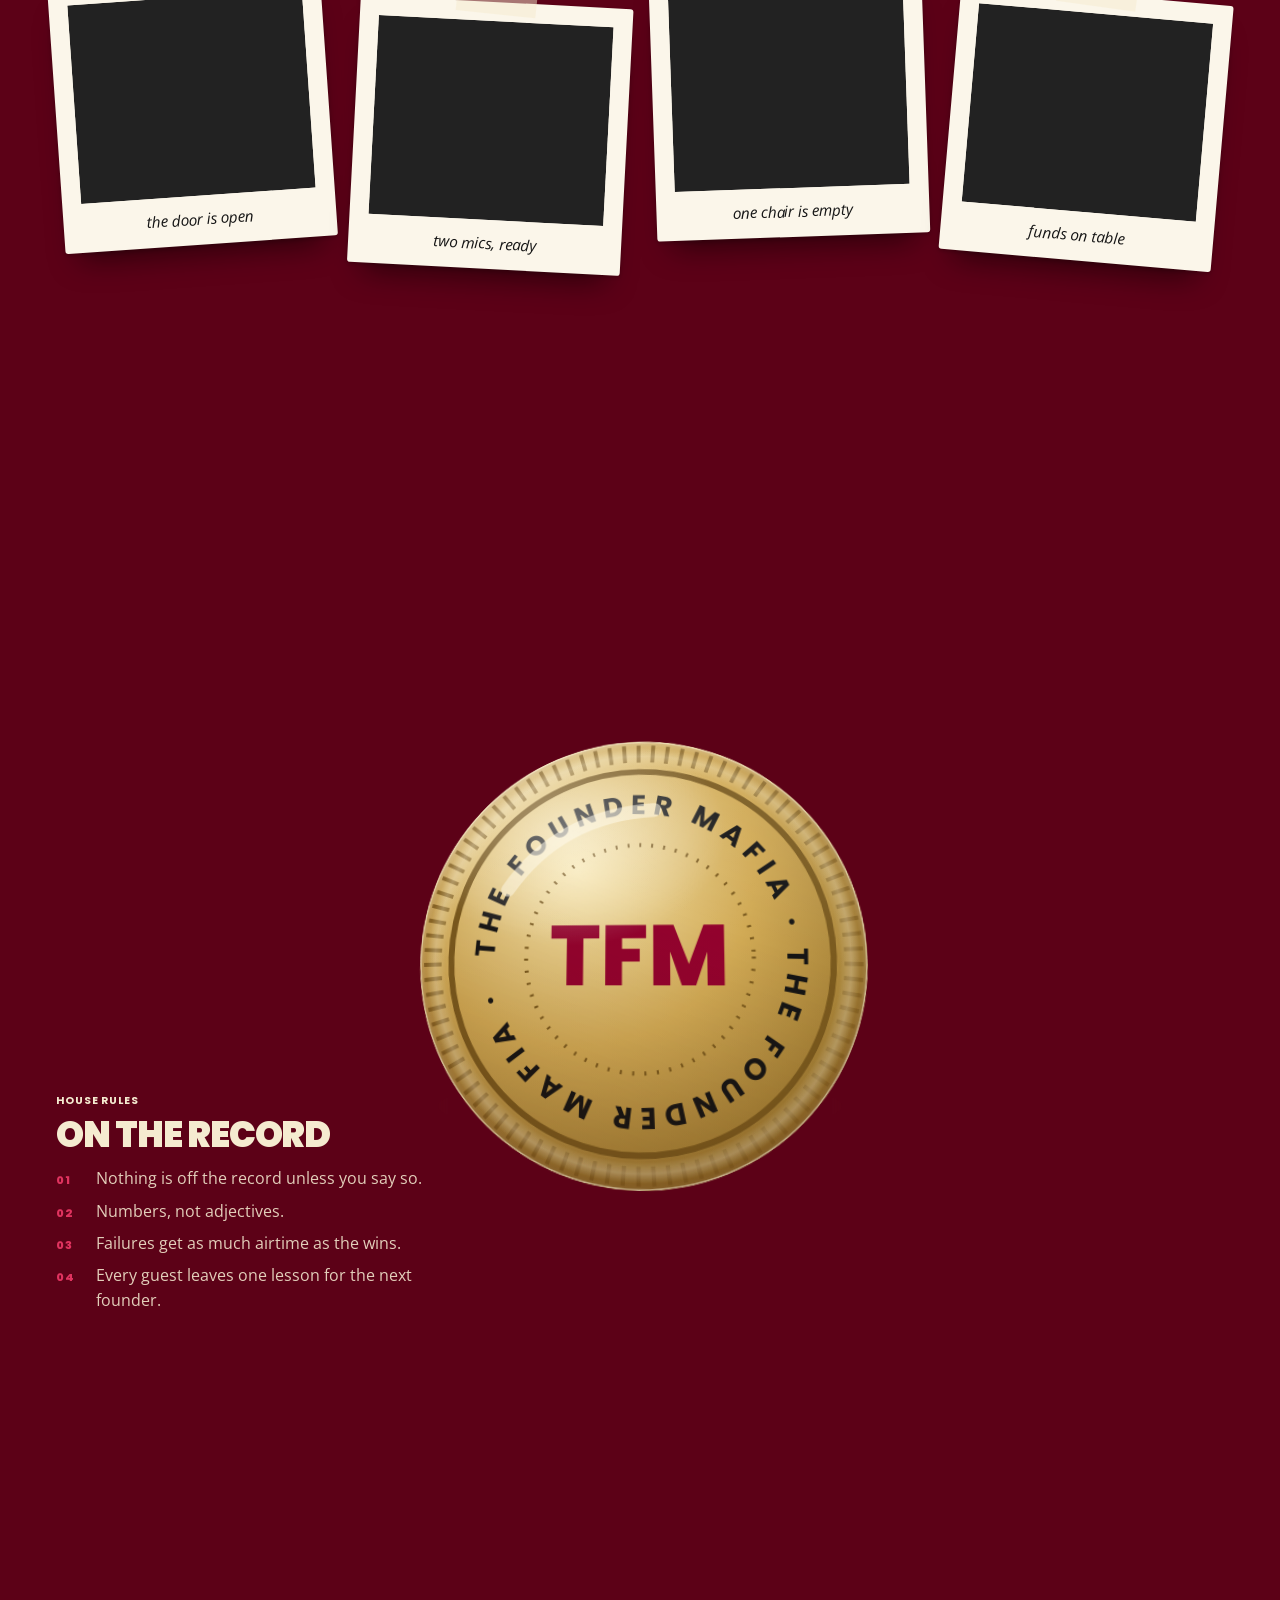
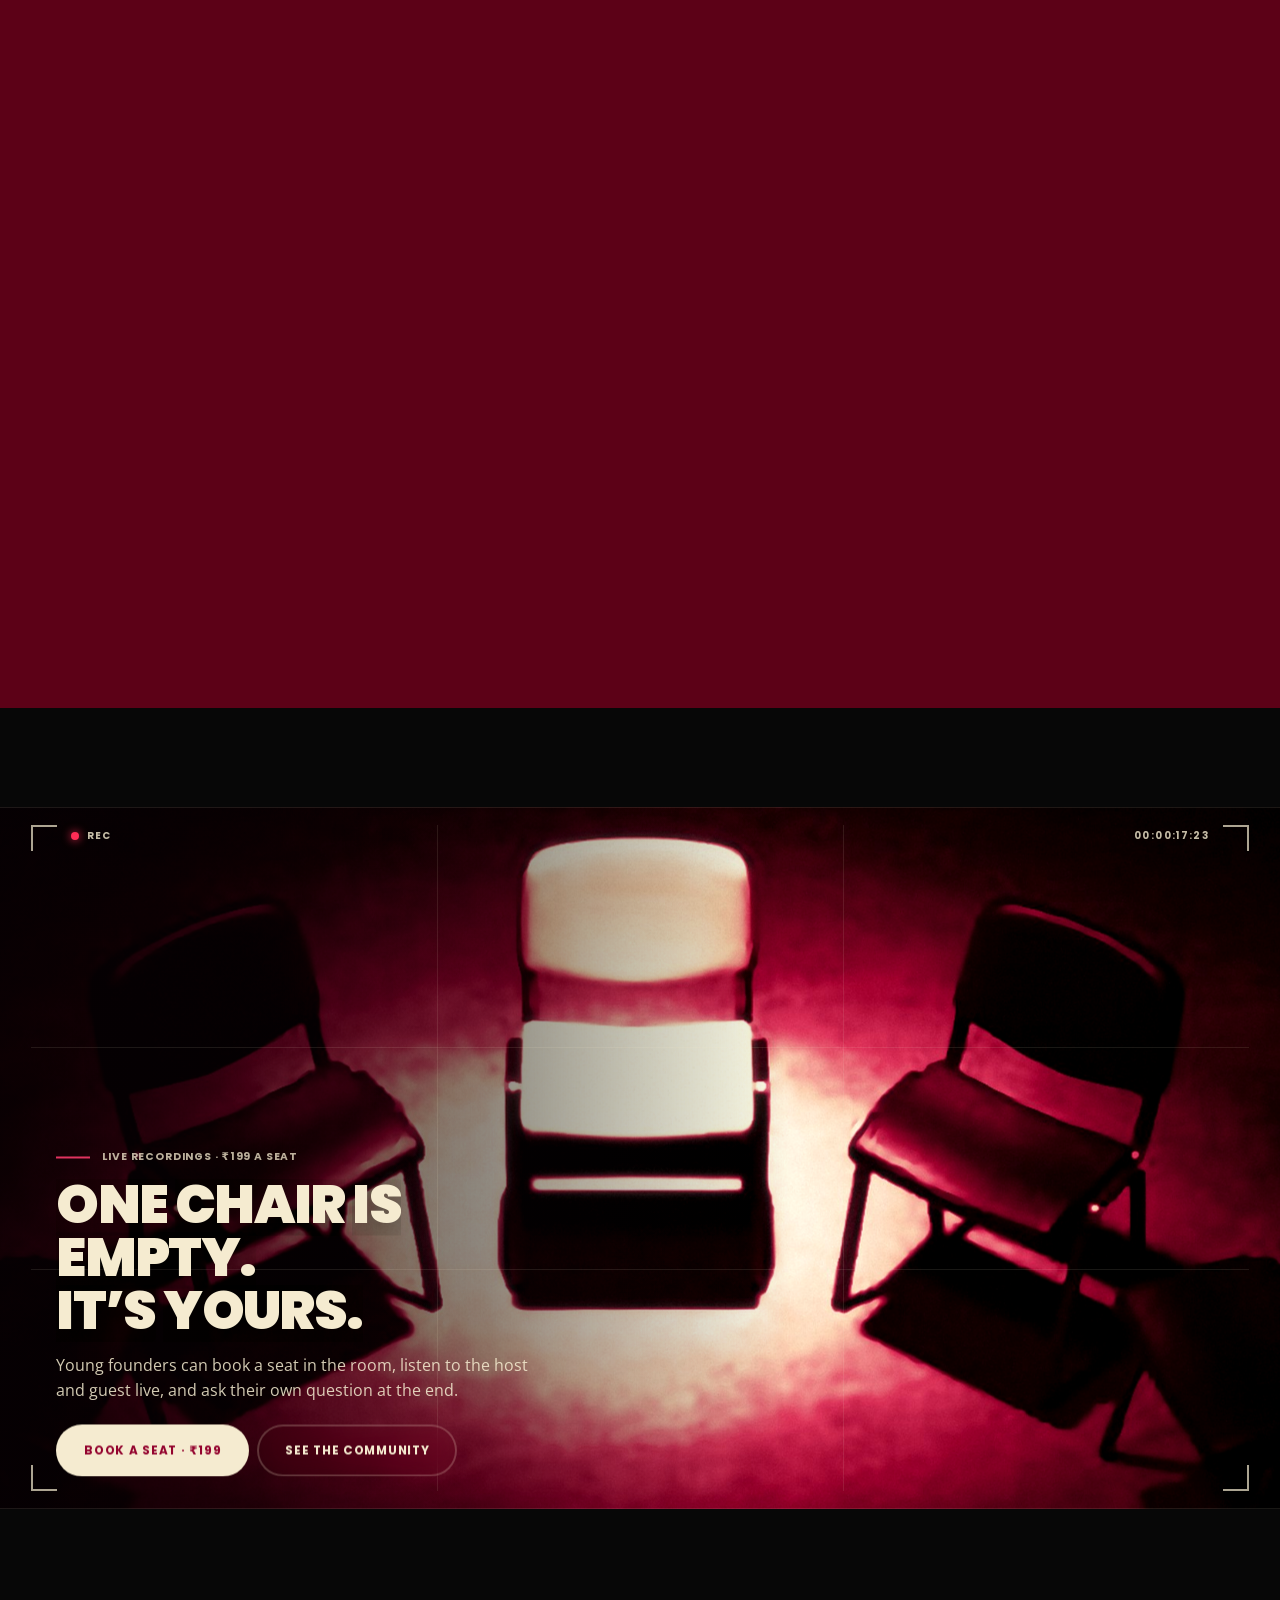
==== commit cc1e46f9: "Intro film autoplays in the hero; poster as share image; drifting hand-drawn doodles on every page; " ====
--- a/index.html
+++ b/index.html
@@ -16,15 +16,15 @@
   <link rel="canonical" href="https://thefoundermafia.com/">
   <meta property="og:url" content="https://thefoundermafia.com/">
   <meta property="og:site_name" content="The Founder Mafia">
-  <meta property="og:image" content="https://thefoundermafia.com/img/og.png">
+  <meta property="og:image" content="https://thefoundermafia.com/img/og.jpg">
   <meta property="og:image:width" content="1200">
   <meta property="og:image:height" content="630">
   <meta name="twitter:card" content="summary_large_image">
-  <meta name="twitter:image" content="https://thefoundermafia.com/img/og.png">
+  <meta name="twitter:image" content="https://thefoundermafia.com/img/og.jpg">
   <link rel="preload" href="fonts/poppins-latin-800-normal.woff2" as="font" type="font/woff2" crossorigin>
   <link rel="preload" href="fonts/open-sans-latin-400-normal.woff2" as="font" type="font/woff2" crossorigin>
-  <link rel="preload" href="img/tfm-wordmark.png" as="image">
-  <link rel="stylesheet" href="styles.css?v=20261119e">
+  <link rel="preload" href="media/intro-poster.jpg" as="image">
+  <link rel="stylesheet" href="styles.css?v=20261126c">
   <script>
     /* Loader failsafe. Runs before anything else and does not depend on main.js:
        if the page has not revealed itself after 3 s, or a script/stylesheet fails to load,
@@ -59,7 +59,7 @@
     "name": "The Founder Mafia",
     "url": "https://thefoundermafia.com/",
     "description": "A long-form podcast and a family of founders building in India.",
-    "image": "https://thefoundermafia.com/img/og.png",
+    "image": "https://thefoundermafia.com/img/og.jpg",
     "author": { "@type": "Person", "name": "Phanindra Aarav" },
     "publisher": { "@type": "Organization", "name": "A&V Venture House Pvt. Ltd." }
   }
@@ -94,8 +94,15 @@
 
   <main id="main">
     <section class="hero desk" aria-label="The Founder Mafia" data-scene="The street">
-      <div class="hero-pill hero-banner drop" style="--d:0">
-        <img class="hero-art" src="img/tfm-wordmark.png" width="1863" height="495" alt="Phanindra Aarav presents The Founder Mafia — TFM Podcasting">
+      <div class="hero-film drop" style="--d:0">
+        <video class="hero-video" autoplay muted playsinline preload="auto" poster="media/intro-poster.jpg" width="1920" height="1080" aria-label="Intro: Idea, Launch, Capital — Phanindra Aarav presents The Founder Mafia, TFM Podcasting">
+          <source src="media/intro-720.mp4" type="video/mp4" media="(max-width: 820px)">
+          <source src="media/intro-1080.mp4" type="video/mp4">
+        </video>
+        <div class="film-controls">
+          <button class="film-btn" type="button" data-film="sound" aria-pressed="false">Sound on</button>
+          <button class="film-btn" type="button" data-film="replay" hidden>Replay</button>
+        </div>
       </div>
       <div class="scallop" aria-hidden="true"><div class="marquee"><ul><li>Podcast</li><li>Founder family</li><li>Not a course</li><li>Not an accelerator</li><li>Live sit-downs</li><li>On the record</li><li>Numbers, not adjectives</li><li>No slides</li></ul><ul><li>Podcast</li><li>Founder family</li><li>Not a course</li><li>Not an accelerator</li><li>Live sit-downs</li><li>On the record</li><li>Numbers, not adjectives</li><li>No slides</li></ul></div></div>
       <p class="visually-hidden">Podcast and founder family. Not a course, not an accelerator: live sit-downs, on the record.</p>
@@ -160,12 +167,14 @@
       <ul class="team" id="team"></ul>
     </section>
 
-    <section class="space" data-space="tunnel" data-words="The pitch::A founder pitches their story, or we invite them after following their work.|The pre-call::Twenty minutes to find the moments worth an hour. No script is shared.|The recording::One take, two microphones. The guest can pull anything off the record afterwards.|The episode::Out on YouTube and Spotify, with one lesson for the next founder." aria-label="How a sit-down works" data-scene="How it works">
-      <div class="space-sticky">
-        <div class="space-stage" aria-hidden="true"></div>
-        <div class="space-caption"><span class="label">About us · How it works</span><b>How a sit-down works</b></div>
-        <span class="pill space-count" aria-hidden="true">1 / 4</span>
-      </div>
+    <section class="block desk" aria-labelledby="howTitle" data-scene="How it works">
+      <div class="block-head"><h2 class="title-pill" id="howTitle">How a sit-down works</h2><p>Four steps from a founder’s first message to the episode going out.</p></div>
+      <ol class="steps2d">
+        <li tabindex="0"><span class="step-doodle" data-doodle="bulb"></span><small>01</small><h3>The pitch</h3><p>A founder pitches their story, or we invite them after following their work.</p></li>
+        <li tabindex="0"><span class="step-doodle" data-doodle="cup"></span><small>02</small><h3>The pre-call</h3><p>Twenty minutes to find the moments worth an hour. No script is shared.</p></li>
+        <li tabindex="0"><span class="step-doodle" data-doodle="mic"></span><small>03</small><h3>The recording</h3><p>One take, two microphones. The guest can pull anything off the record afterwards.</p></li>
+        <li tabindex="0"><span class="step-doodle" data-doodle="rocket"></span><small>04</small><h3>The episode</h3><p>Out on YouTube and Spotify, with one lesson for the next founder.</p></li>
+      </ol>
     </section>
 
     <section class="block desk" aria-labelledby="roadTitle" data-scene="The road">
@@ -184,11 +193,9 @@
       <div class="lineup" id="lineup"></div>
     </section>
 
-    <section class="space" data-space="ring" aria-label="The family deck" data-scene="The deck">
-      <div class="space-sticky">
-        <div class="space-stage" aria-hidden="true"></div>
-        <div class="space-caption"><span class="label">The family deck</span><b>Every guest gets a card</b><p>Scroll to shuffle. Move your cursor to tilt the table.</p></div>
-      </div>
+    <section class="block desk" aria-labelledby="deckTitle" data-scene="The deck">
+      <div class="block-head"><h2 class="title-pill" id="deckTitle">Every guest gets a card</h2><p>Hover or tap a card to pull it from the deck.</p></div>
+      <div class="fan" data-fan></div>
     </section>
 
     <section class="block desk" aria-labelledby="trailerTitle" data-scene="Why the table">
@@ -358,6 +365,6 @@
     <button class="round" type="button" aria-label="Scroll down"><svg viewBox="0 0 24 24" aria-hidden="true"><path d="M12 4v15M5 12l7 7 7-7" fill="none" stroke="currentColor" stroke-width="2.6" stroke-linecap="round" stroke-linejoin="round"/></svg></button>
   </div>
 
-  <script type="module" src="main.js?v=20261119e"></script>
+  <script type="module" src="main.js?v=20261126c"></script>
 </body>
 </html>
--- a/styles.css
+++ b/styles.css
@@ -1468,3 +1468,121 @@
 .member-more[open] summary::after { transform: rotate(45deg); }
 .member-more[open] summary { margin-bottom: 6px; }
 .member-more p { font-size: 0.95rem; color: rgba(245, 235, 208, 0.85); }
+
+/* ── The intro film in the hero ── */
+.hero-film {
+  position: relative; width: min(100%, calc((100svh - 250px) * 16 / 9)); min-width: min(100%, 560px);
+  margin-inline: auto; aspect-ratio: 16 / 9; border-radius: clamp(18px, 2.4vw, 34px); overflow: hidden;
+  background: var(--bur) url('media/intro-poster.jpg') center / cover no-repeat;
+  box-shadow: var(--shadow), 0 0 0 1px rgba(245, 235, 208, 0.1);
+}
+.hero-video { display: block; width: 100%; height: 100%; object-fit: cover; }
+.film-controls {
+  position: absolute; right: clamp(10px, 1.4vw, 20px); bottom: clamp(10px, 1.4vw, 20px);
+  display: flex; gap: 8px; opacity: 0.88; transition: opacity 0.3s;
+}
+.hero-film:hover .film-controls, .film-controls:focus-within, .hero-film.is-ended .film-controls { opacity: 1; }
+.film-btn {
+  min-height: 36px; padding: 0 16px; border: 0; border-radius: 999px; cursor: pointer;
+  font: 700 0.68rem var(--display); letter-spacing: 0.08em; text-transform: uppercase;
+  color: var(--sand); background: rgba(21, 21, 21, 0.55); -webkit-backdrop-filter: blur(10px); backdrop-filter: blur(10px);
+  box-shadow: inset 0 0 0 1px rgba(245, 235, 208, 0.25); transition: background-color 0.25s;
+}
+.film-btn:hover { background: var(--bur); }
+.film-btn[aria-pressed="true"] { background: var(--sand); color: var(--night); }
+.hero-film.needs-tap { cursor: pointer; }
+.hero-film.needs-tap::after {
+  content: ''; position: absolute; left: 50%; top: 50%; width: 84px; height: 84px; margin: -42px 0 0 -42px; border-radius: 50%;
+  background: rgba(21, 21, 21, 0.55) url("data:image/svg+xml,%3Csvg xmlns='http://www.w3.org/2000/svg' viewBox='0 0 24 24'%3E%3Cpath d='M8 5v14l11-7z' fill='%23f5ebd0'/%3E%3C/svg%3E") center / 40% no-repeat;
+  box-shadow: inset 0 0 0 1px rgba(245, 235, 208, 0.3);
+}
+@media (max-width: 820px) {
+  .hero-film { width: 100%; min-width: 0; border-radius: 18px; }
+  .film-btn { min-height: 32px; padding: 0 12px; font-size: 0.6rem; }
+}
+
+/* ── Doodles: hand-drawn, drifting at the page edges ── */
+.doodle-sky { position: fixed; inset: 0; z-index: -1; pointer-events: none; overflow: hidden; }
+.doodle-defs { position: absolute; width: 0; height: 0; }
+.doodle { position: absolute; left: var(--x); top: 0; width: var(--s); height: var(--s); will-change: transform; }
+.doodle svg {
+  display: block; width: 100%; height: 100%; overflow: visible;
+  filter: url(#tfm-boil) drop-shadow(0 8px 10px rgba(30, 0, 8, 0.35));
+  transform: rotate(var(--t));
+  animation: doodle-bob var(--dur) ease-in-out var(--delay) infinite alternate;
+}
+body:not(.is-ready) .doodle svg { scale: 0; opacity: 0; }
+body.is-ready .doodle svg { transition: scale 0.8s cubic-bezier(.34, 1.56, .64, 1), opacity 0.5s; transition-delay: calc(var(--z) * 0.6s); }
+@keyframes doodle-bob {
+  from { transform: rotate(var(--t)) translateY(-7px); }
+  to { transform: rotate(calc(var(--t) * -0.5)) translateY(9px) scale(1.05); }
+}
+@media (max-width: 820px) { .doodle { opacity: 0.7; } }
+@media (prefers-reduced-motion: reduce) {
+  .doodle svg { animation: none; }
+  body:not(.is-ready) .doodle svg { scale: 1; opacity: 1; }
+}
+
+/* ── Cleaner chrome: no scene rail, no percentage, a quiet spacebar key ── */
+.scene-rail, .progress-pill .pct { display: none !important; }
+@media (pointer: fine) {
+  .spacebar { left: auto; right: max(var(--gutter), env(safe-area-inset-right, 0px)); transform: none; }
+  .spacebar.is-hidden { transform: translateY(20px); }
+  .spacebar .pill { min-height: 40px; padding: 0 16px; font-size: 0.6rem; opacity: 0.75; }
+  .spacebar .round { width: 40px; height: 40px; }
+}
+
+/* pinned scenes run shorter, so the page never feels stuck */
+.space { height: 200vh; }
+.cinema { height: 170vh; }
+@media (max-width: 820px) { .space { height: 170vh; } .cinema { height: 150vh; } }
+
+/* ── 2D steps: four cards, each with its doodle ── */
+.steps2d { list-style: none; margin: 0; padding: 0; display: grid; grid-template-columns: repeat(4, minmax(0, 1fr)); gap: clamp(12px, 1.6vw, 22px); counter-reset: none; }
+.steps2d li {
+  position: relative; display: grid; align-content: start; gap: 8px;
+  padding: clamp(22px, 2.4vw, 34px); border-radius: 28px; outline: none;
+  background: var(--glass); -webkit-backdrop-filter: blur(14px); backdrop-filter: blur(14px);
+  box-shadow: inset 0 0 0 1px rgba(245, 235, 208, 0.1);
+  transition: transform 0.5s cubic-bezier(.34, 1.56, .64, 1), box-shadow 0.3s, background-color 0.3s;
+}
+.steps2d li:nth-child(even) { --tilt: 1.2deg; }
+.steps2d li:nth-child(odd) { --tilt: -1.2deg; }
+.steps2d li:hover, .steps2d li:focus-visible { transform: translateY(-8px) rotate(var(--tilt)); box-shadow: inset 0 0 0 1px rgba(245, 235, 208, 0.24), 0 24px 40px -24px rgba(20, 0, 6, 0.7); }
+.steps2d li:focus-visible { box-shadow: 0 0 0 3px var(--sand); }
+.step-doodle { display: block; width: clamp(64px, 6vw, 92px); aspect-ratio: 1; margin: -6px 0 14px -6px; transform-origin: 50% 80%; }
+.step-doodle svg { width: 100%; height: 100%; overflow: visible; filter: url(#tfm-boil); }
+.steps2d li:hover .step-doodle, .steps2d li:focus-visible .step-doodle { animation: doodle-wiggle 0.7s ease-in-out; }
+@keyframes doodle-wiggle { 0%, 100% { transform: rotate(0); } 25% { transform: rotate(-10deg) scale(1.08); } 55% { transform: rotate(8deg) scale(1.08); } 80% { transform: rotate(-3deg); } }
+.steps2d small { font: 700 0.68rem var(--display); letter-spacing: 0.12em; color: #e0335f; }
+.steps2d h3 { font: 800 clamp(1.25rem, 1.7vw, 1.6rem) var(--display); text-transform: uppercase; letter-spacing: -0.01em; line-height: 1.05; }
+.steps2d p { font-size: 0.98rem; color: rgba(245, 235, 208, 0.84); }
+/* a hand-drawn dashed thread runs behind the four cards */
+.steps2d::before { content: ''; grid-area: 1 / 1 / 2 / -1; align-self: start; margin-top: clamp(60px, 5.5vw, 84px); height: 0; border-top: 2px dashed rgba(245, 235, 208, 0.22); z-index: -1; }
+@media (max-width: 1024px) { .steps2d { grid-template-columns: repeat(2, minmax(0, 1fr)); } .steps2d::before { display: none; } }
+@media (max-width: 560px) { .steps2d { grid-template-columns: 1fr; } .step-doodle { width: 64px; } }
+
+/* ── 2D card fan ── */
+.fan { display: grid; justify-items: center; gap: clamp(18px, 3vh, 30px); padding-top: clamp(10px, 3vh, 30px); }
+.fan-hand { position: relative; width: min(100%, 760px); height: clamp(280px, 40vh, 380px); }
+.fan-card {
+  --w: clamp(130px, 15vw, 190px);
+  position: absolute; left: 50%; bottom: 0; width: var(--w); aspect-ratio: 180 / 252; margin-left: calc(var(--w) / -2);
+  padding: 0; border: 0; background: none; cursor: pointer; border-radius: 12px;
+  transform-origin: 50% 120%;
+  transform: translateX(calc(var(--i) * var(--w) * 0.42)) rotate(calc(var(--i) * 9deg));
+  transition: transform 0.6s cubic-bezier(.34, 1.4, .64, 1), filter 0.3s;
+  filter: drop-shadow(0 18px 18px rgba(30, 0, 8, 0.45));
+}
+.fan-card svg { display: block; width: 100%; height: 100%; }
+.fan.has-pick .fan-card { transform: translateX(calc(var(--i) * var(--w) * 0.5 + clamp(-1, var(--d), 1) * var(--w) * 0.16)) rotate(calc(var(--i) * 10deg)); filter: drop-shadow(0 12px 12px rgba(30, 0, 8, 0.4)) brightness(0.86); }
+.fan.has-pick .fan-card.is-up { z-index: 5; transform: translateX(calc(var(--i) * var(--w) * 0.5)) translateY(-16%) rotate(calc(var(--i) * 3deg)) scale(1.08); filter: drop-shadow(0 28px 26px rgba(30, 0, 8, 0.55)); }
+.fan-card:focus-visible { outline: 3px solid var(--sand); outline-offset: 4px; }
+.fan-note { min-height: 3em; max-width: 34rem; text-align: center; font-size: clamp(1rem, 1.3vw, 1.15rem); color: rgba(245, 235, 208, 0.88); }
+body.is-ready .fan-card { animation: fan-deal 0.9s cubic-bezier(.34, 1.3, .64, 1) backwards; animation-delay: calc((var(--i) + 2) * 80ms + 0.3s); }
+@keyframes fan-deal { from { transform: translateY(40%) rotate(0deg); opacity: 0; } }
+@media (max-width: 600px) { .fan-card { --w: 100px; } .fan-hand { height: 220px; } }
+
+/* doodles answer the cursor: they lean away as it passes */
+.doodle > svg { translate: var(--px, 0px) var(--py, 0px); transition: translate 0.6s cubic-bezier(.34, 1.56, .64, 1), scale 0.8s cubic-bezier(.34, 1.56, .64, 1), opacity 0.5s; }
+@media (prefers-reduced-motion: reduce) { .fan-card { transition: none; animation: none !important; } .steps2d li { transition: none; } }
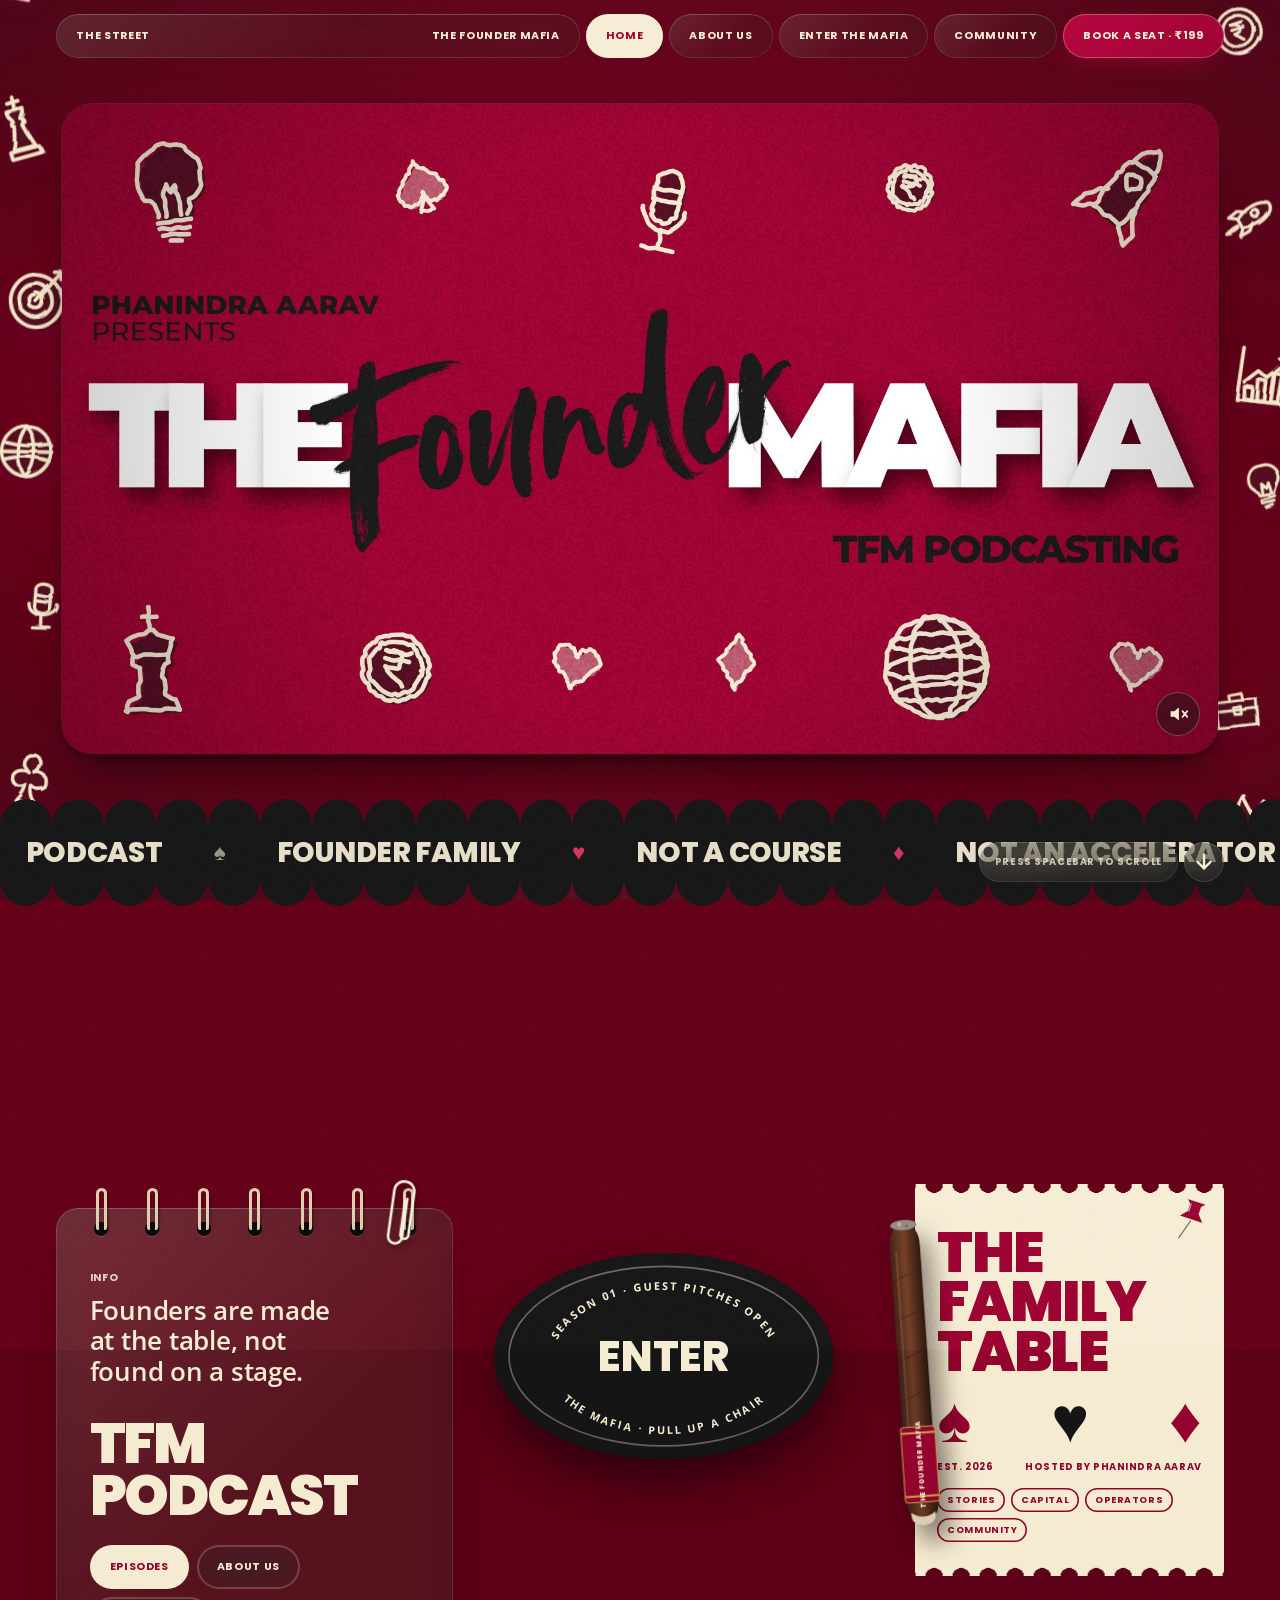
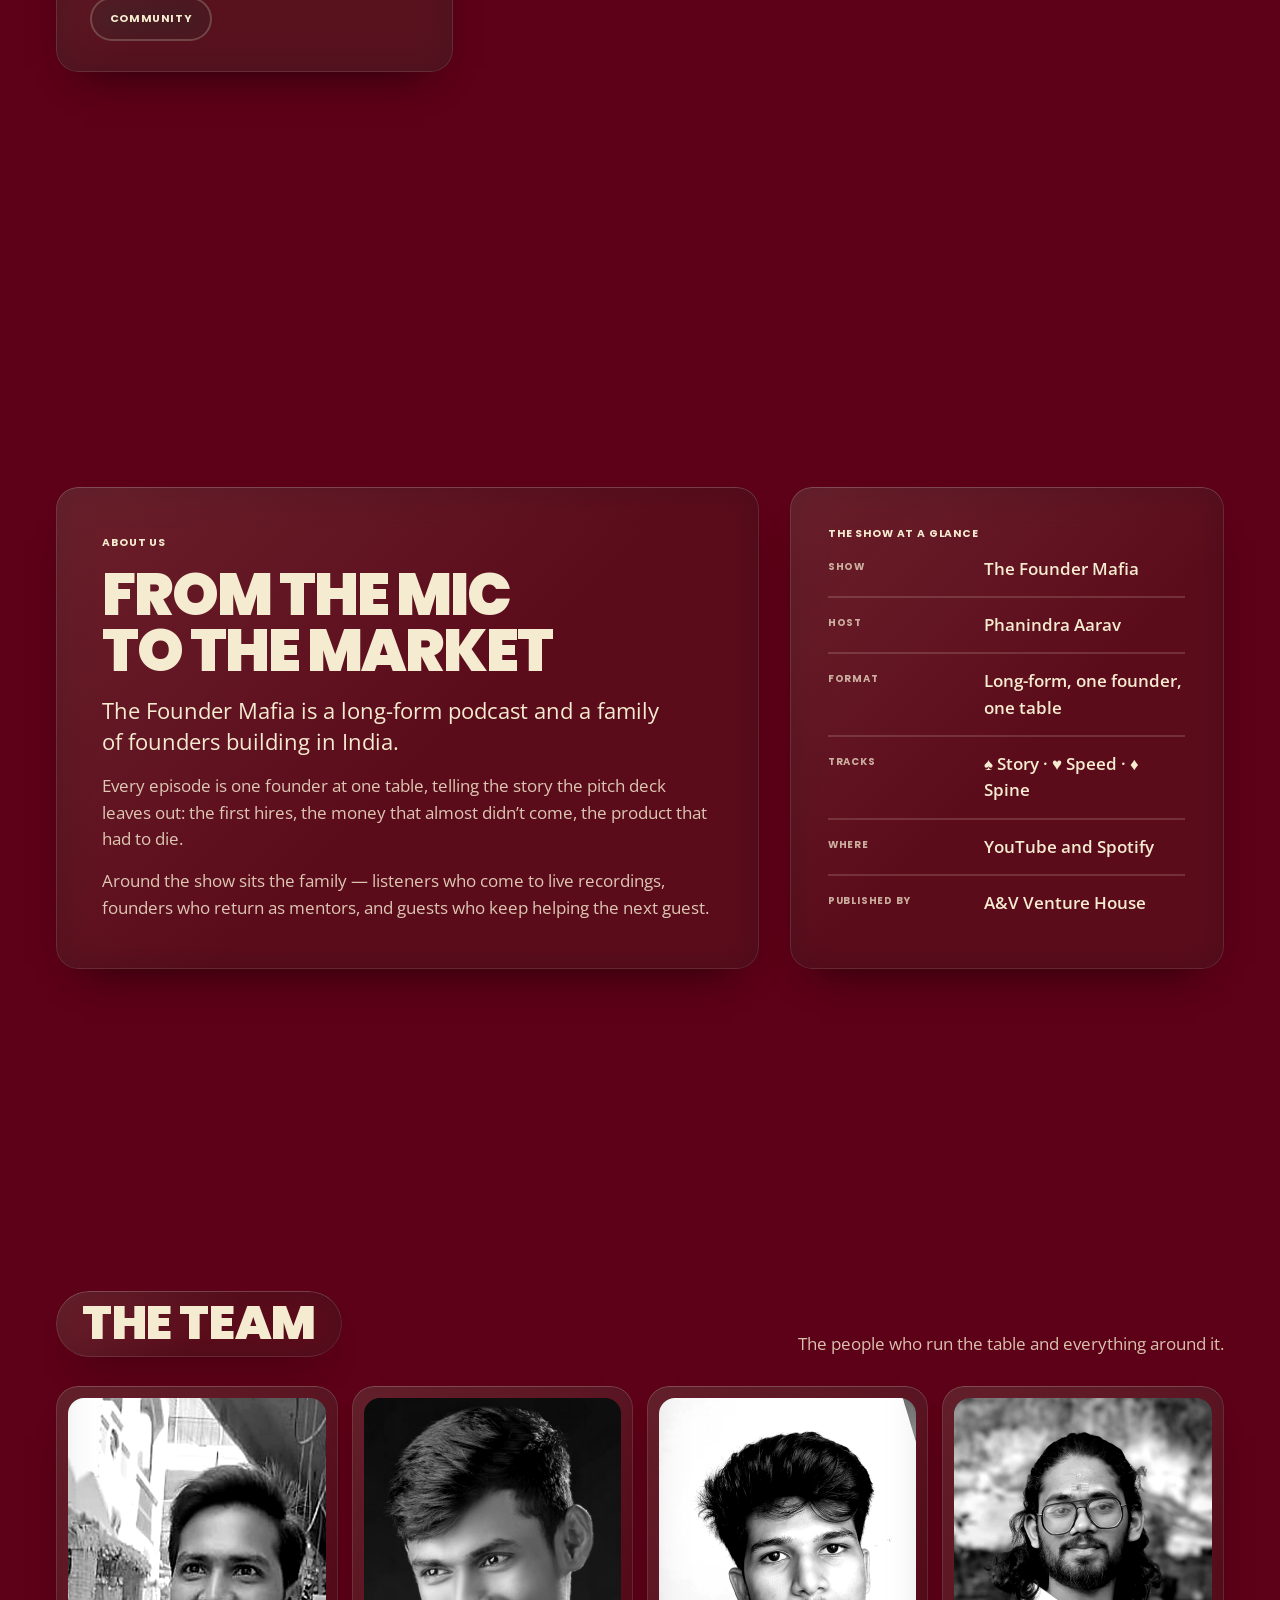
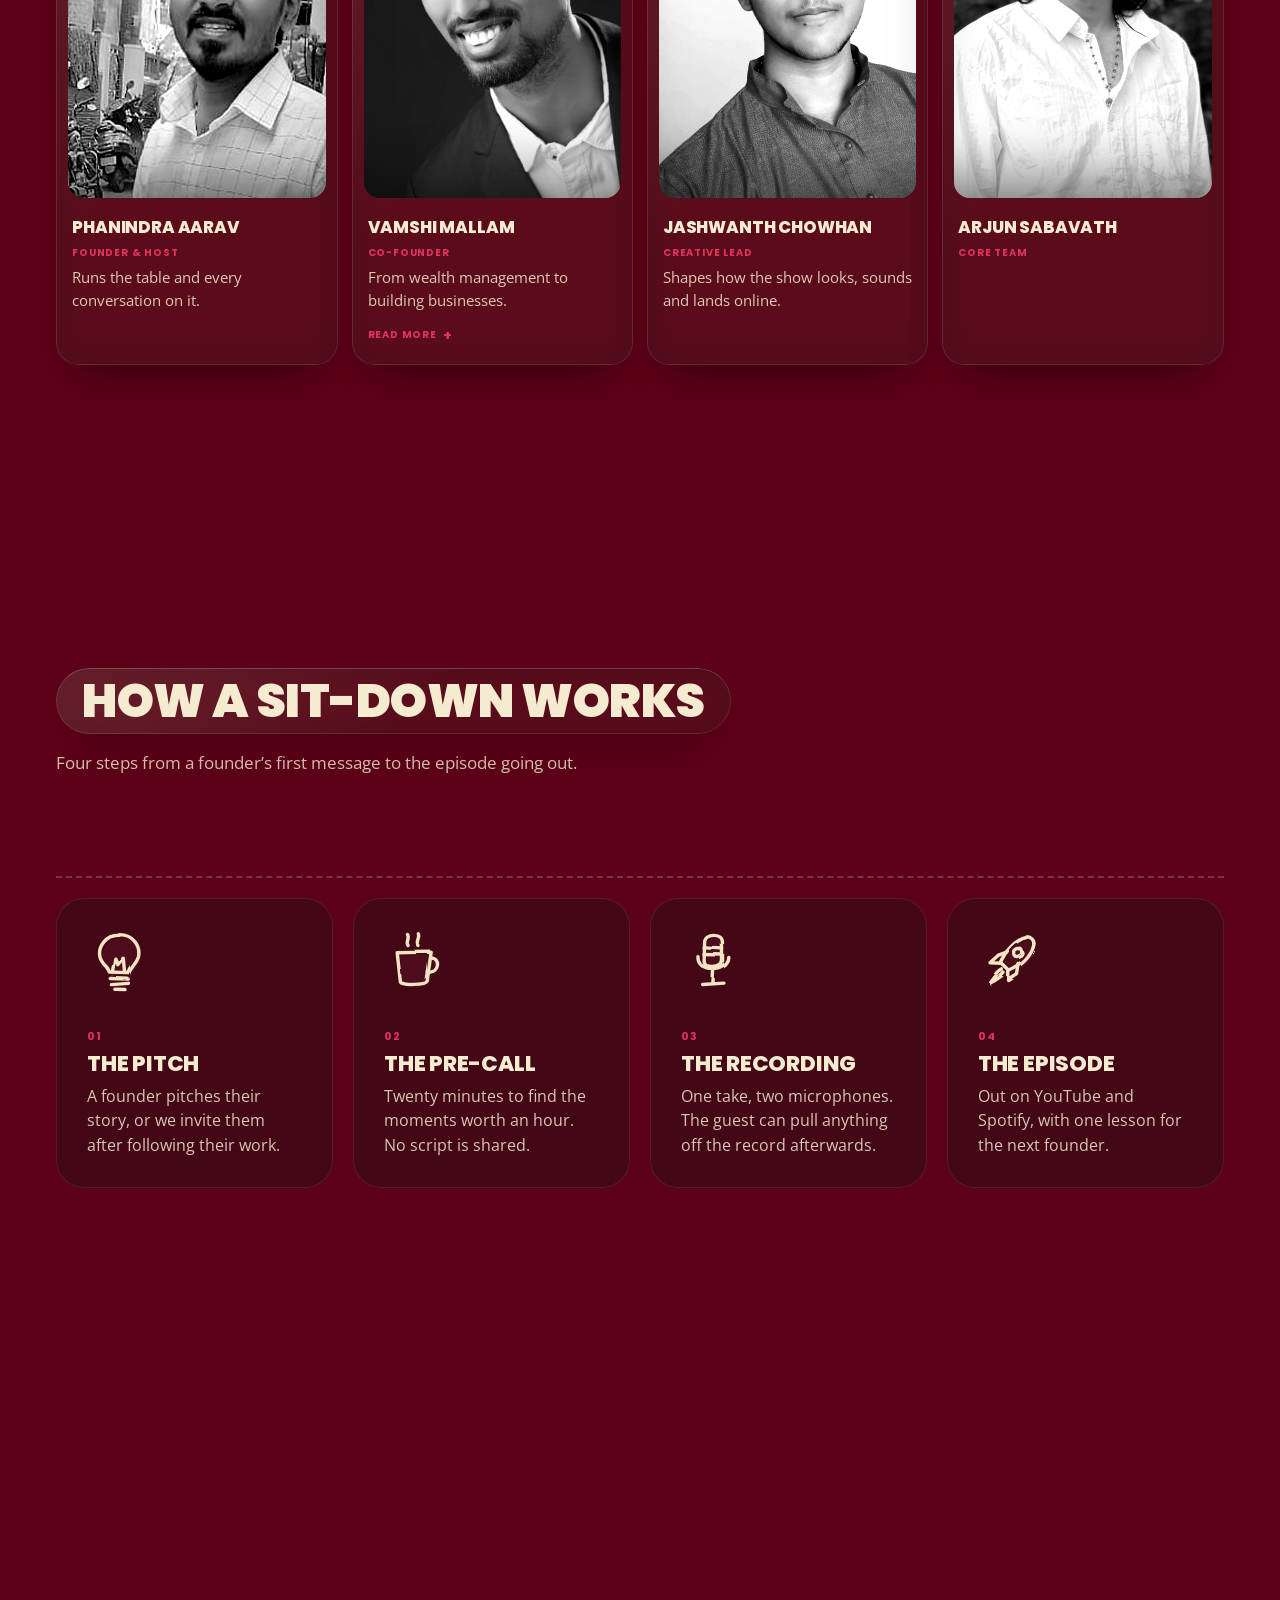
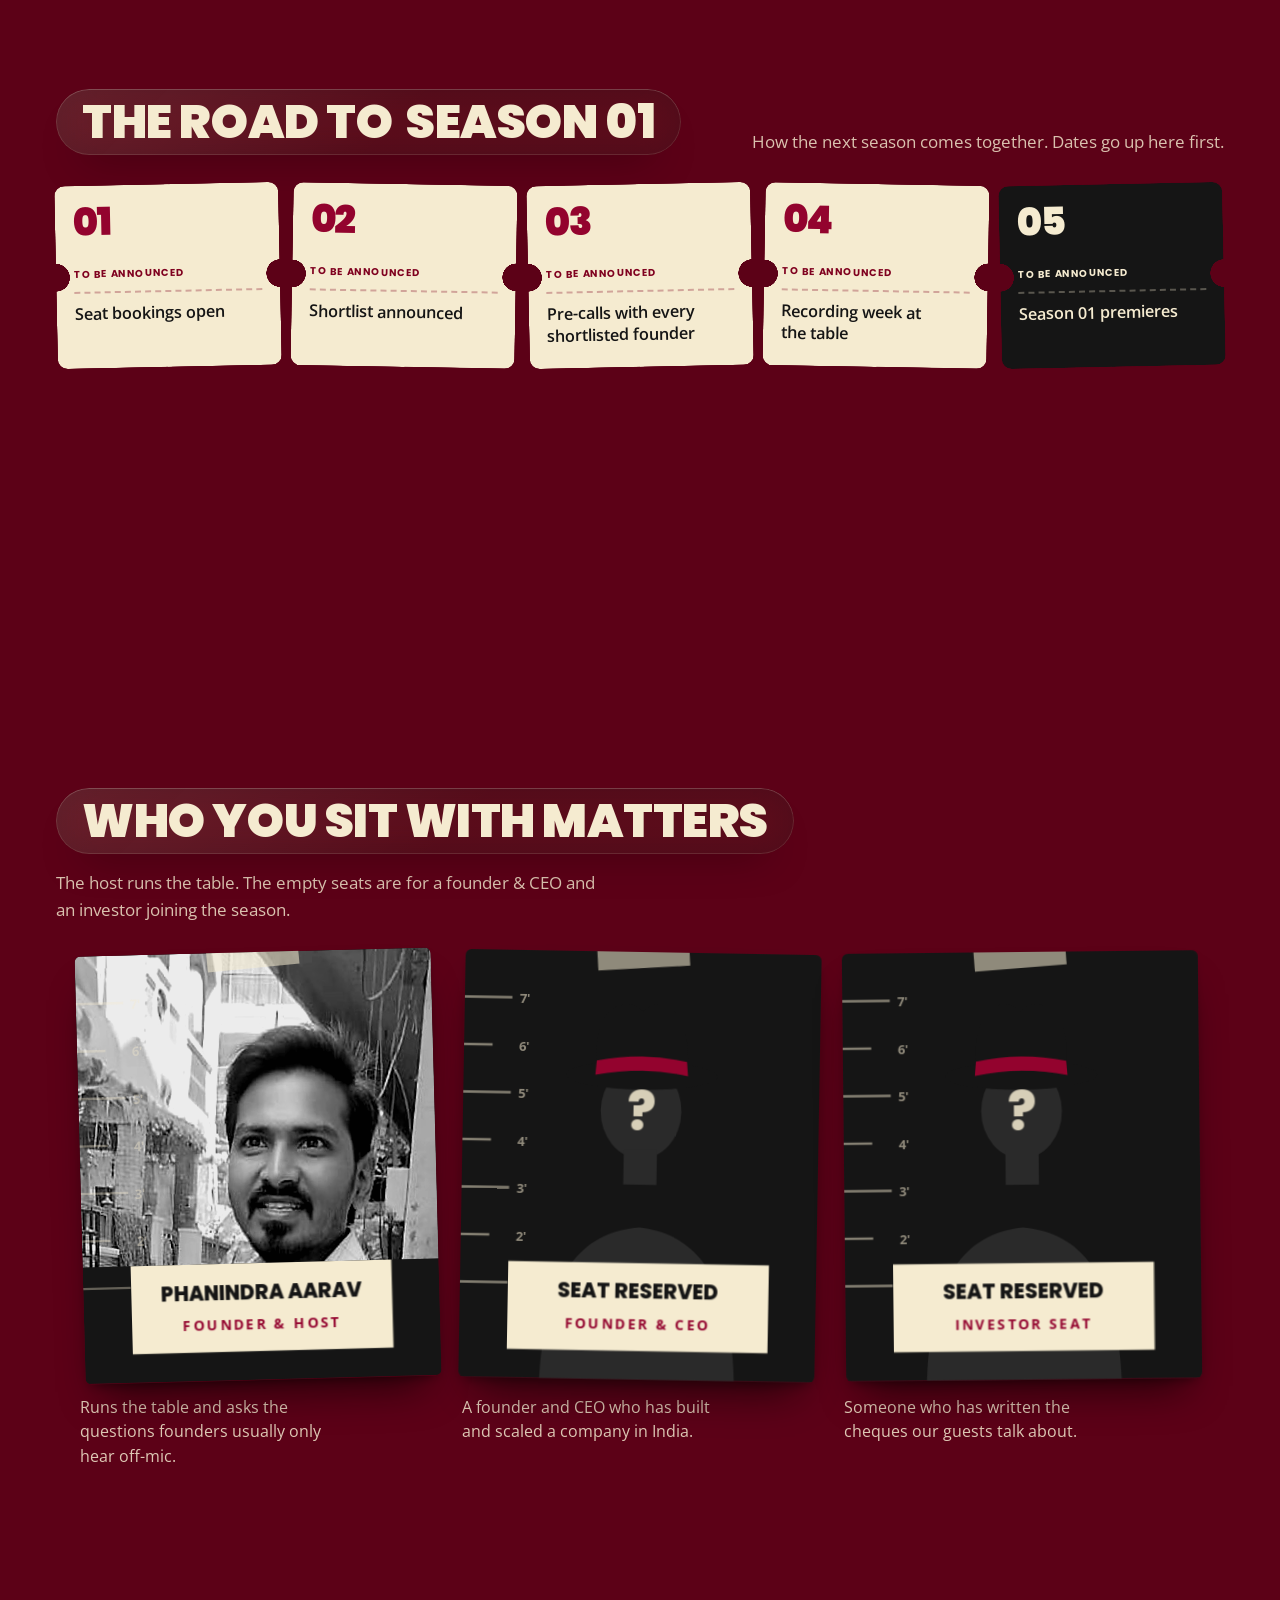
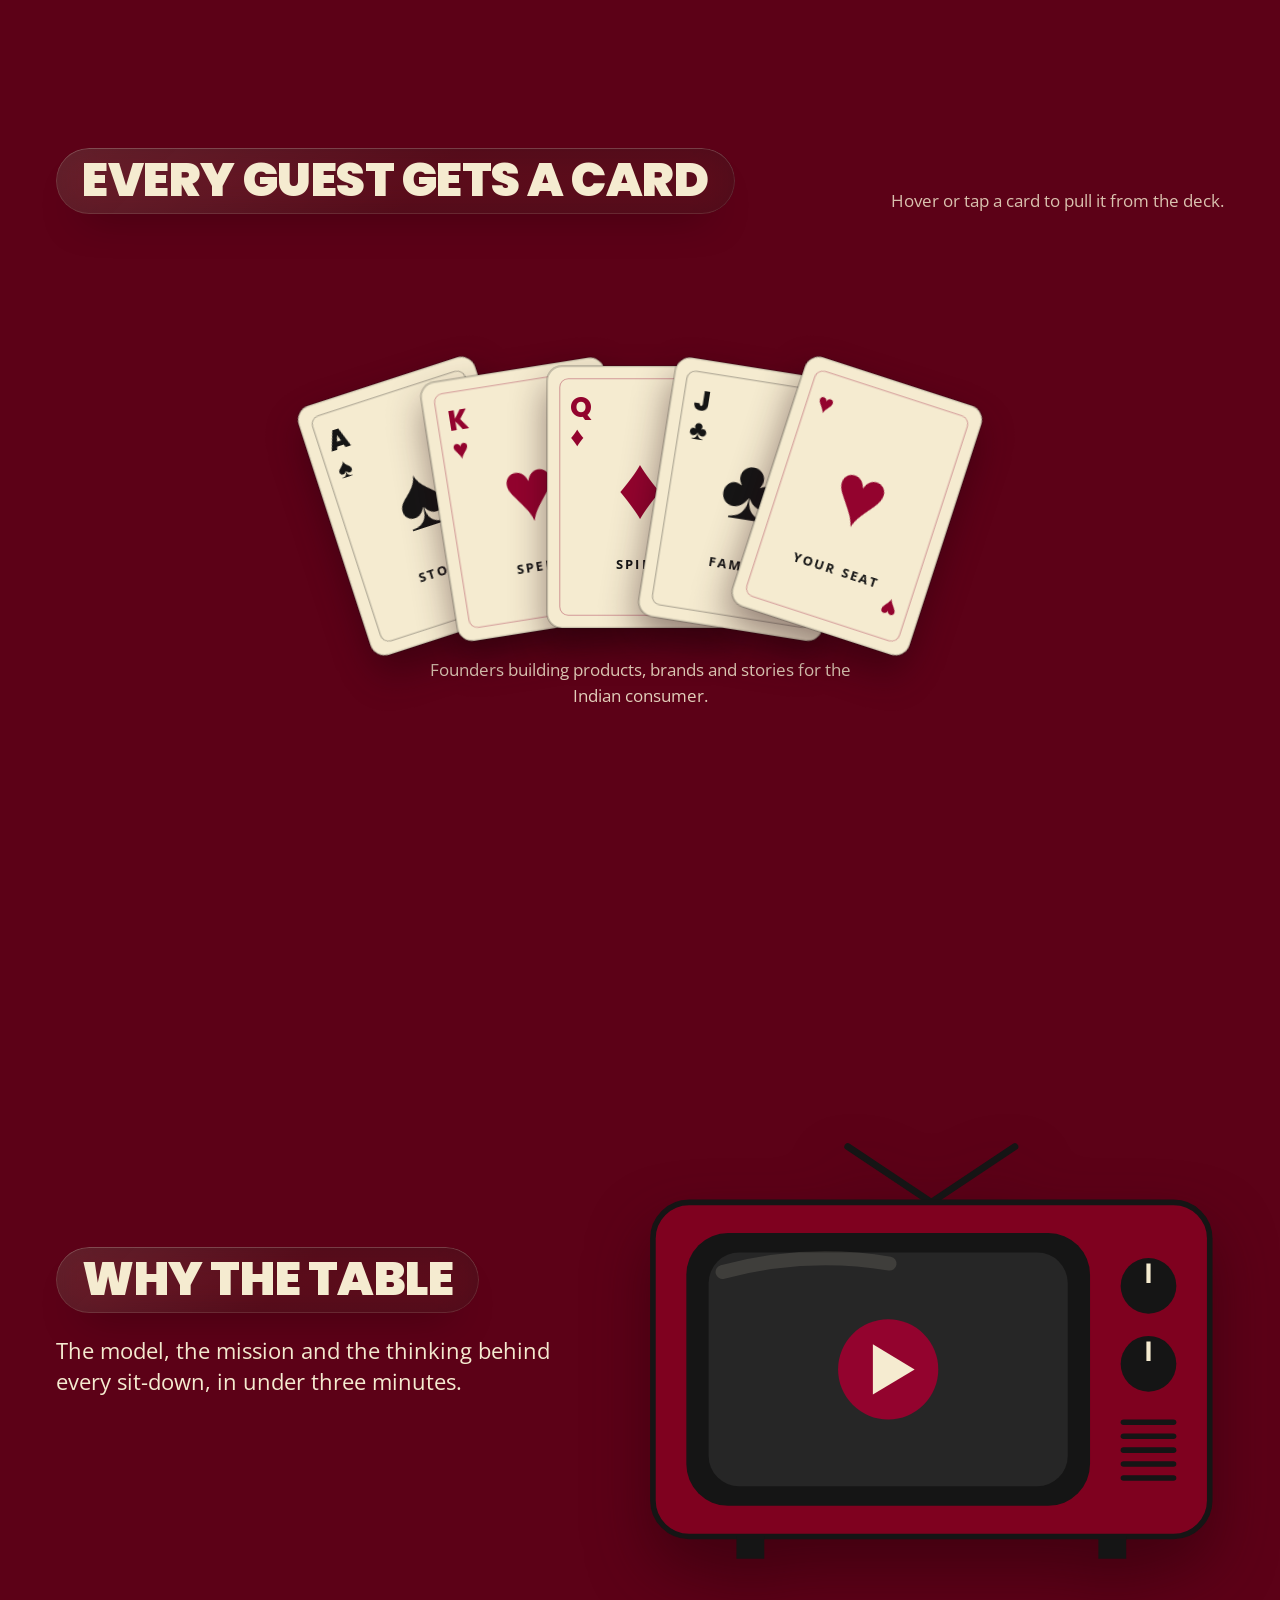
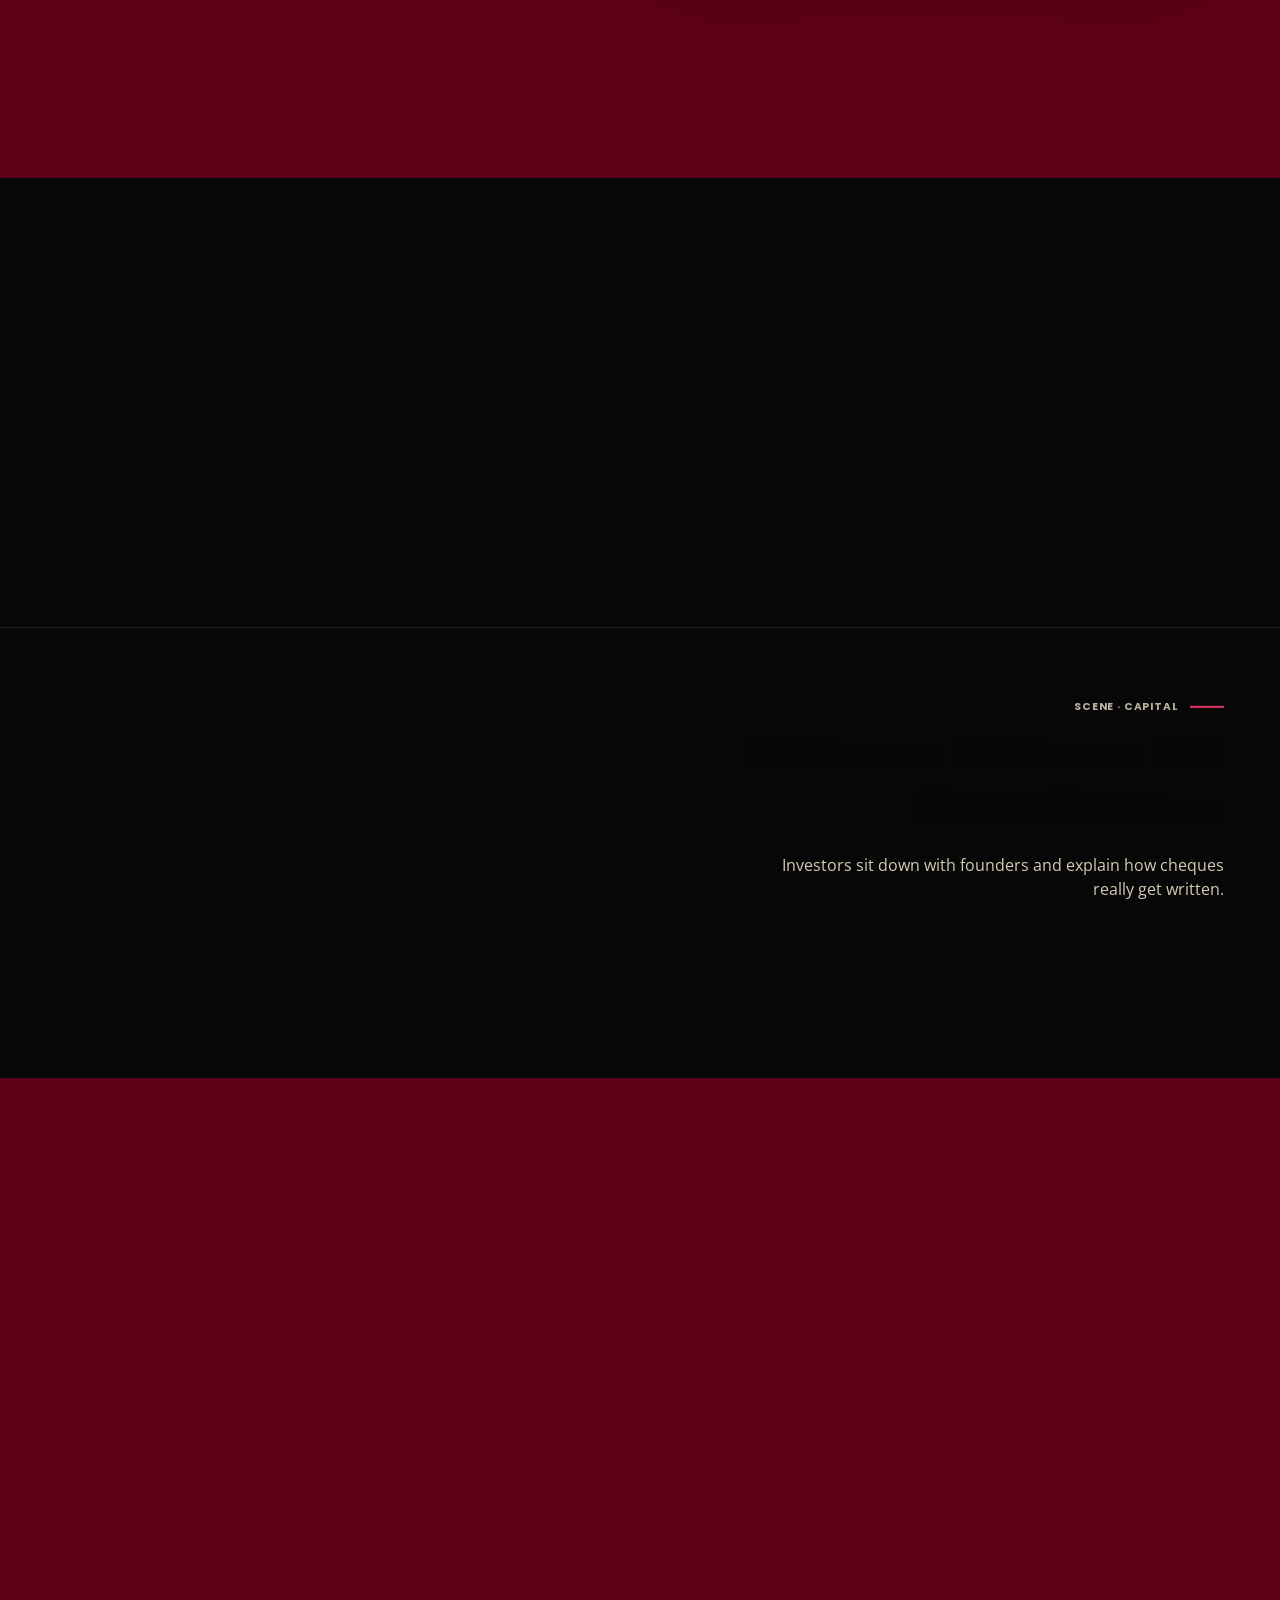
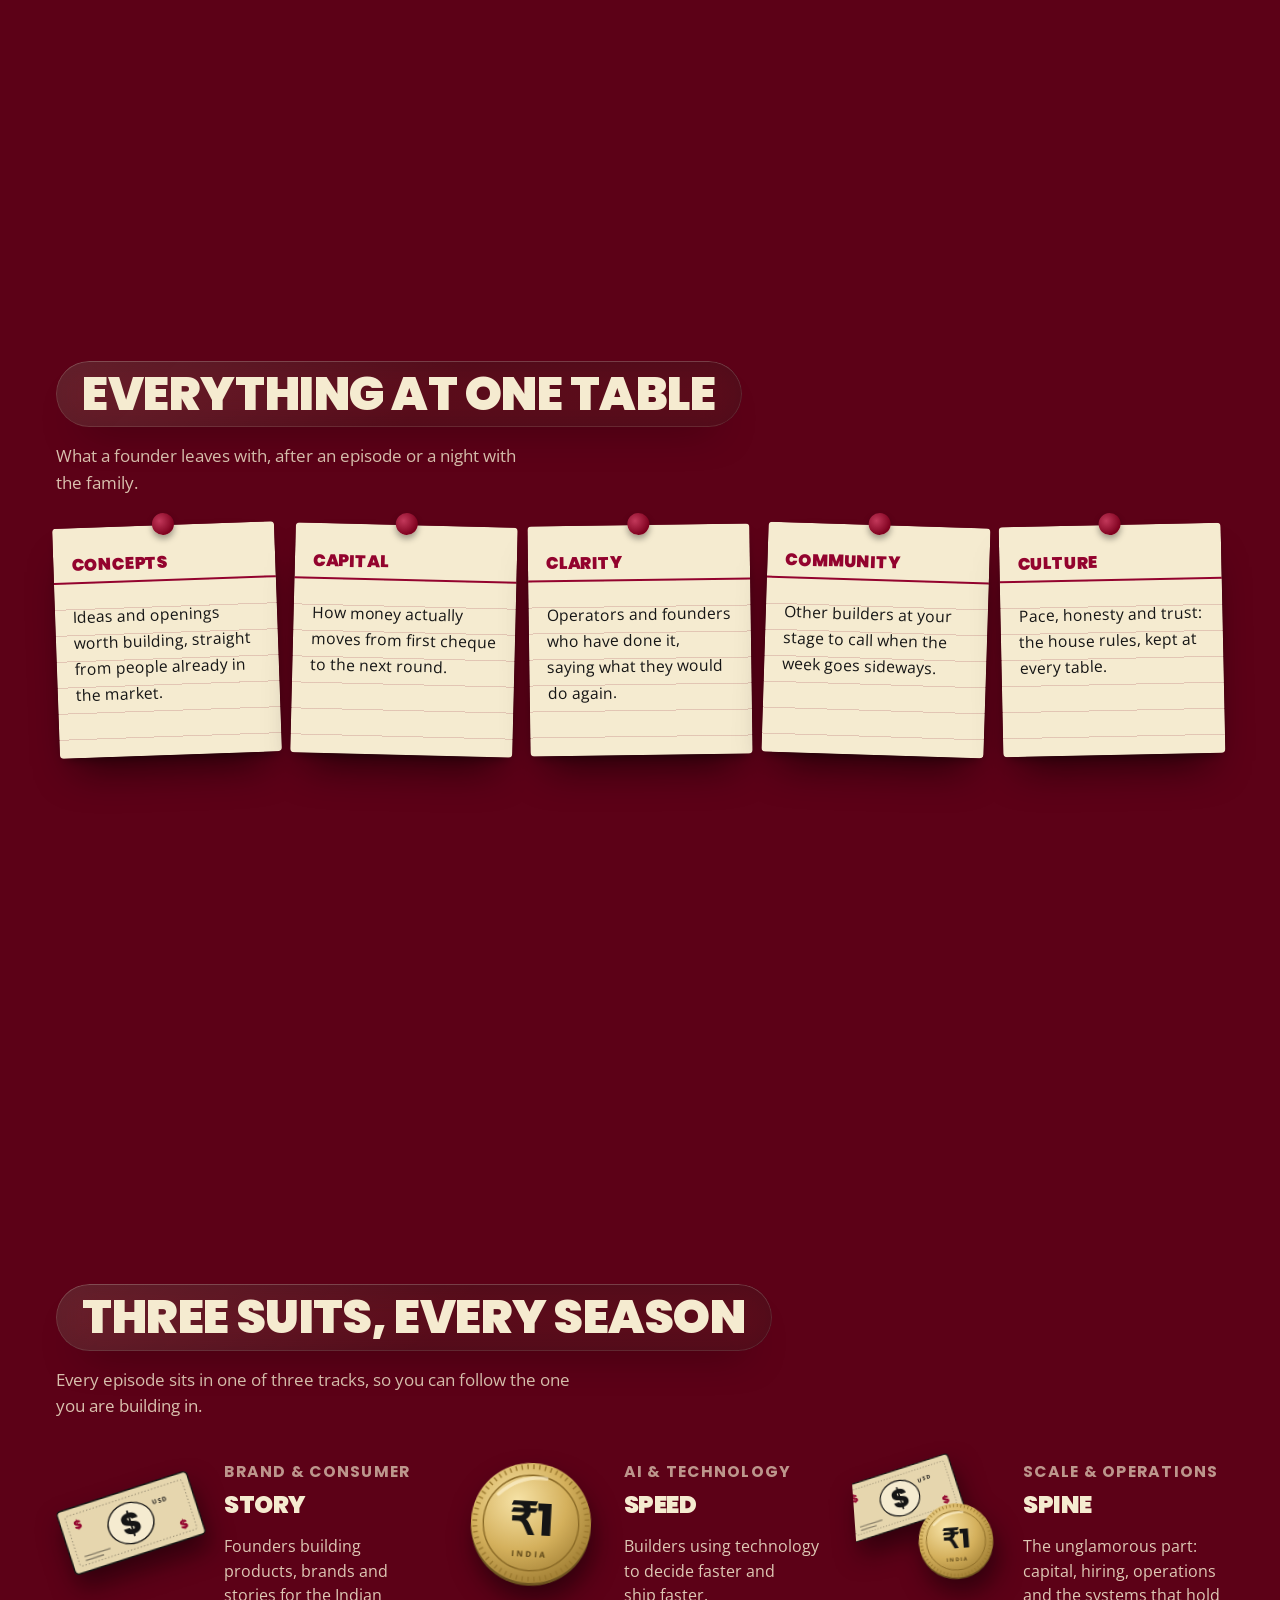
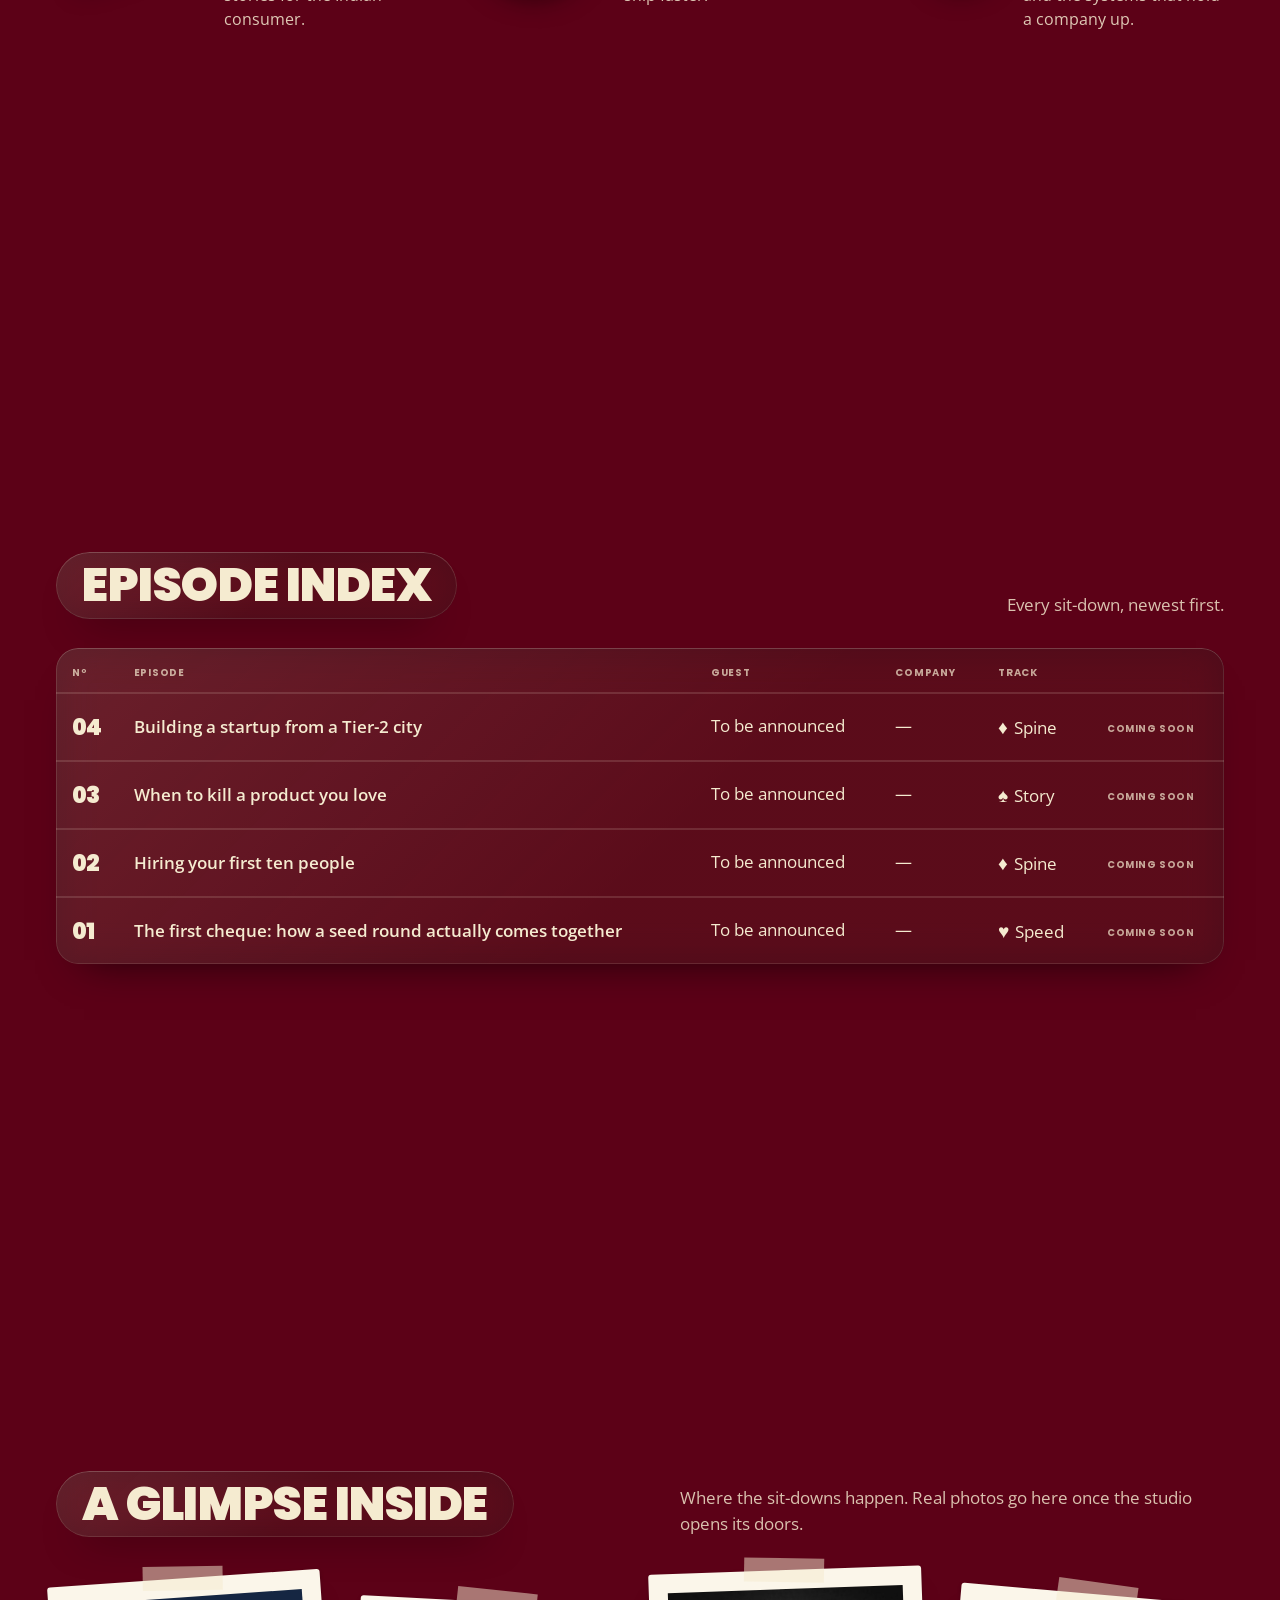
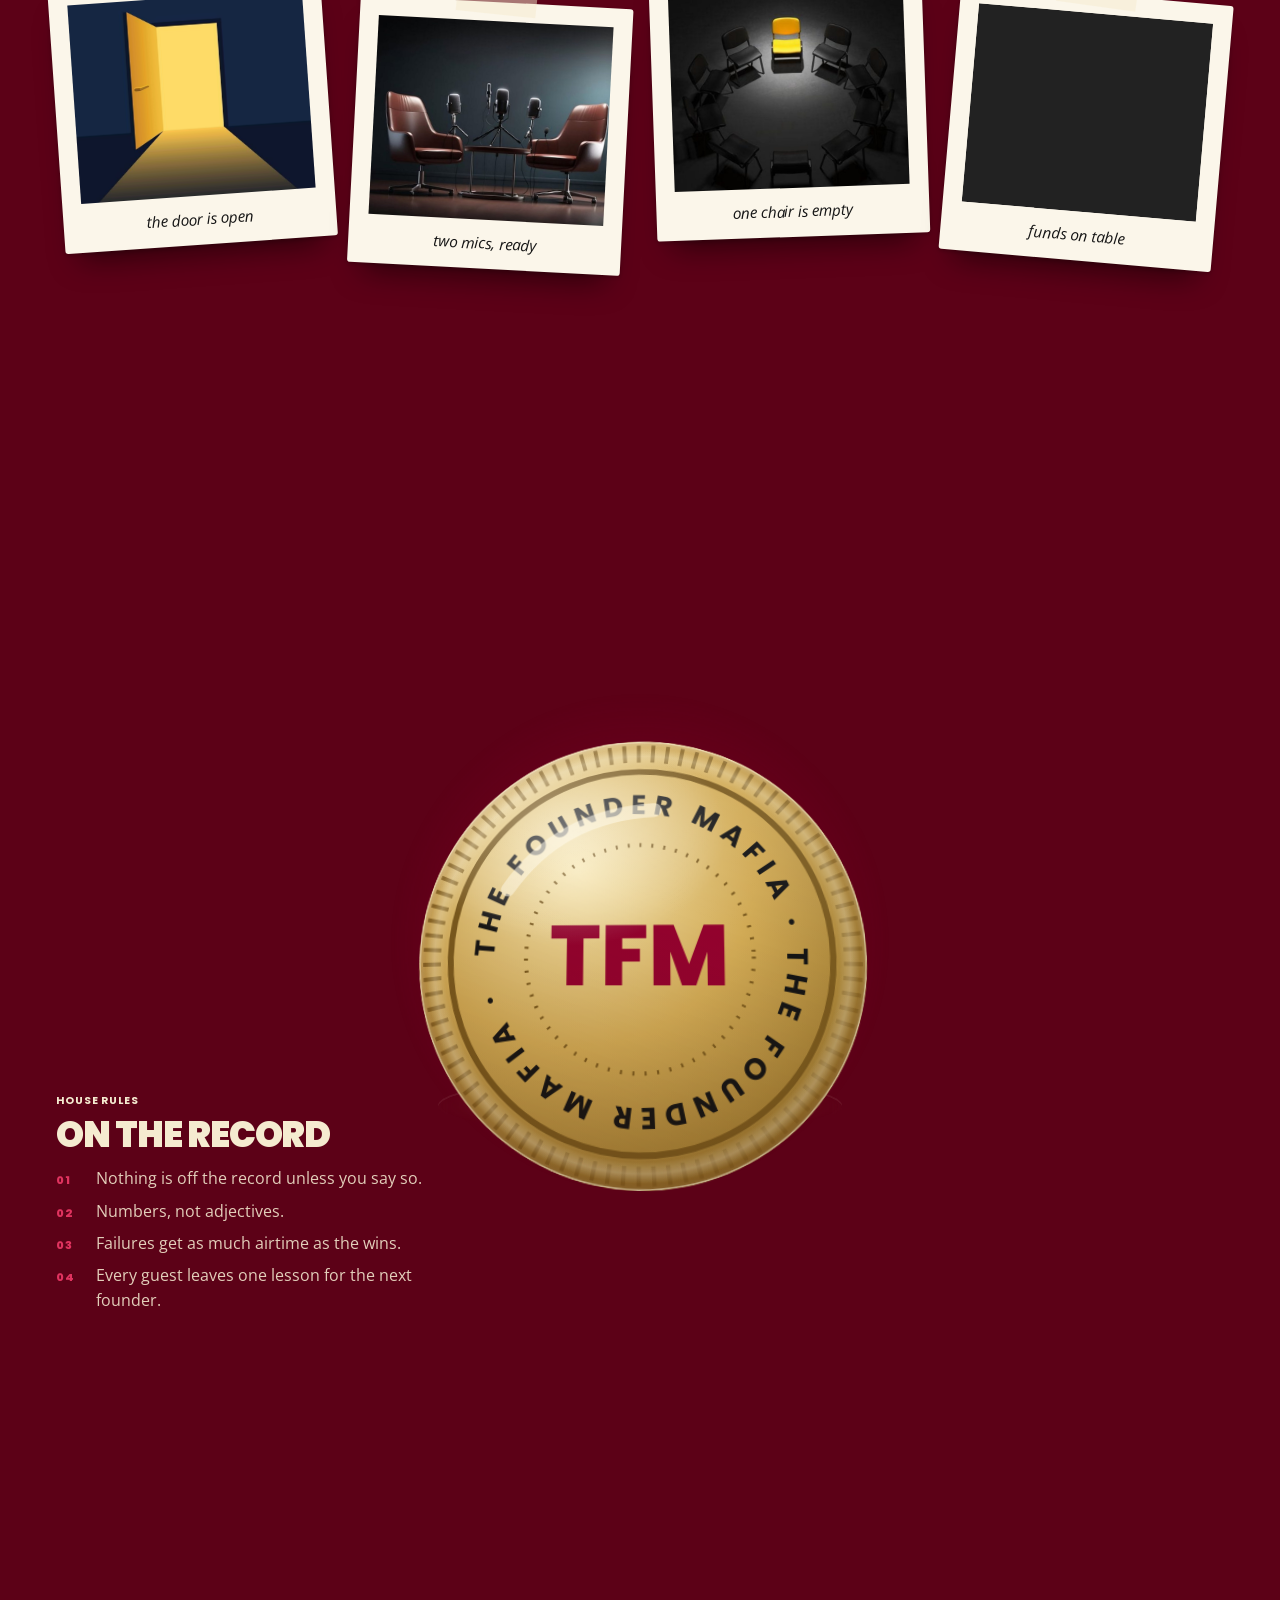
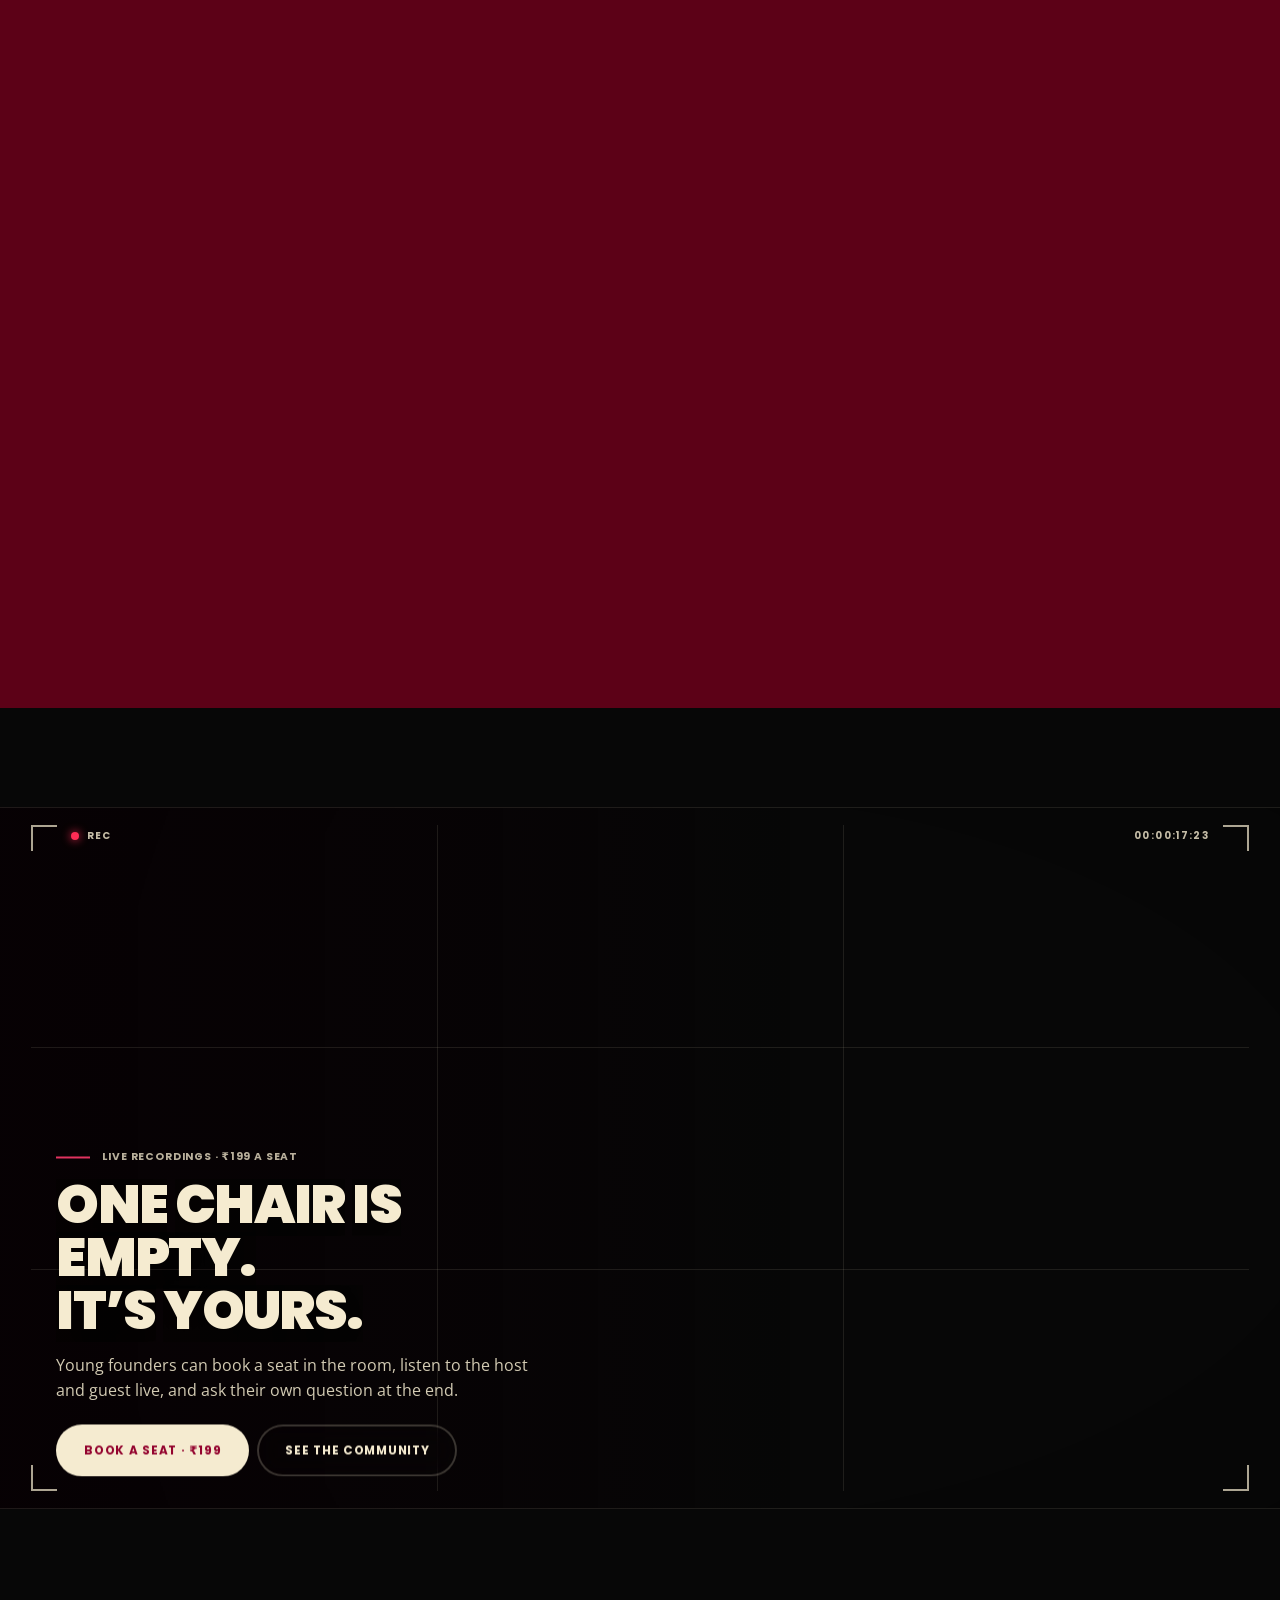
==== commit 6169d810: "Intro loops continuously; only a sound on/off icon inside the frame Co-Authored-By: Claude Opus 5.5 " ====
--- a/index.html
+++ b/index.html
@@ -24,7 +24,7 @@
   <link rel="preload" href="fonts/poppins-latin-800-normal.woff2" as="font" type="font/woff2" crossorigin>
   <link rel="preload" href="fonts/open-sans-latin-400-normal.woff2" as="font" type="font/woff2" crossorigin>
   <link rel="preload" href="media/intro-poster.jpg" as="image">
-  <link rel="stylesheet" href="styles.css?v=20261126c">
+  <link rel="stylesheet" href="styles.css?v=20261126d">
   <script>
     /* Loader failsafe. Runs before anything else and does not depend on main.js:
        if the page has not revealed itself after 3 s, or a script/stylesheet fails to load,
@@ -95,14 +95,15 @@
   <main id="main">
     <section class="hero desk" aria-label="The Founder Mafia" data-scene="The street">
       <div class="hero-film drop" style="--d:0">
-        <video class="hero-video" autoplay muted playsinline preload="auto" poster="media/intro-poster.jpg" width="1920" height="1080" aria-label="Intro: Idea, Launch, Capital — Phanindra Aarav presents The Founder Mafia, TFM Podcasting">
+        <video class="hero-video" autoplay muted loop playsinline preload="auto" poster="media/intro-poster.jpg" width="1920" height="1080" aria-label="Intro: Idea, Launch, Capital — Phanindra Aarav presents The Founder Mafia, TFM Podcasting">
           <source src="media/intro-720.mp4" type="video/mp4" media="(max-width: 820px)">
           <source src="media/intro-1080.mp4" type="video/mp4">
         </video>
-        <div class="film-controls">
-          <button class="film-btn" type="button" data-film="sound" aria-pressed="false">Sound on</button>
-          <button class="film-btn" type="button" data-film="replay" hidden>Replay</button>
-        </div>
+        <button class="film-sound" type="button" aria-pressed="false" aria-label="Turn sound on">
+          <svg class="i-off" viewBox="0 0 24 24" aria-hidden="true"><path d="M4 9v6h4l5 4V5L8 9H4z" fill="currentColor"/><path d="M17 9l5 6M22 9l-5 6" stroke="currentColor" stroke-width="2" stroke-linecap="round"/></svg>
+          <svg class="i-on" viewBox="0 0 24 24" aria-hidden="true"><path d="M4 9v6h4l5 4V5L8 9H4z" fill="currentColor"/><path d="M16.5 8.5a5 5 0 0 1 0 7M19 6a8.5 8.5 0 0 1 0 12" fill="none" stroke="currentColor" stroke-width="2" stroke-linecap="round"/></svg>
+        </button>
+      </div>
       </div>
       <div class="scallop" aria-hidden="true"><div class="marquee"><ul><li>Podcast</li><li>Founder family</li><li>Not a course</li><li>Not an accelerator</li><li>Live sit-downs</li><li>On the record</li><li>Numbers, not adjectives</li><li>No slides</li></ul><ul><li>Podcast</li><li>Founder family</li><li>Not a course</li><li>Not an accelerator</li><li>Live sit-downs</li><li>On the record</li><li>Numbers, not adjectives</li><li>No slides</li></ul></div></div>
       <p class="visually-hidden">Podcast and founder family. Not a course, not an accelerator: live sit-downs, on the record.</p>
@@ -365,6 +366,6 @@
     <button class="round" type="button" aria-label="Scroll down"><svg viewBox="0 0 24 24" aria-hidden="true"><path d="M12 4v15M5 12l7 7 7-7" fill="none" stroke="currentColor" stroke-width="2.6" stroke-linecap="round" stroke-linejoin="round"/></svg></button>
   </div>
 
-  <script type="module" src="main.js?v=20261126c"></script>
+  <script type="module" src="main.js?v=20261126d"></script>
 </body>
 </html>
--- a/styles.css
+++ b/styles.css
@@ -1477,28 +1477,21 @@
   box-shadow: var(--shadow), 0 0 0 1px rgba(245, 235, 208, 0.1);
 }
 .hero-video { display: block; width: 100%; height: 100%; object-fit: cover; }
-.film-controls {
+.film-sound {
   position: absolute; right: clamp(10px, 1.4vw, 20px); bottom: clamp(10px, 1.4vw, 20px);
-  display: flex; gap: 8px; opacity: 0.88; transition: opacity 0.3s;
-}
-.hero-film:hover .film-controls, .film-controls:focus-within, .hero-film.is-ended .film-controls { opacity: 1; }
-.film-btn {
-  min-height: 36px; padding: 0 16px; border: 0; border-radius: 999px; cursor: pointer;
-  font: 700 0.68rem var(--display); letter-spacing: 0.08em; text-transform: uppercase;
-  color: var(--sand); background: rgba(21, 21, 21, 0.55); -webkit-backdrop-filter: blur(10px); backdrop-filter: blur(10px);
-  box-shadow: inset 0 0 0 1px rgba(245, 235, 208, 0.25); transition: background-color 0.25s;
-}
-.film-btn:hover { background: var(--bur); }
-.film-btn[aria-pressed="true"] { background: var(--sand); color: var(--night); }
-.hero-film.needs-tap { cursor: pointer; }
-.hero-film.needs-tap::after {
-  content: ''; position: absolute; left: 50%; top: 50%; width: 84px; height: 84px; margin: -42px 0 0 -42px; border-radius: 50%;
-  background: rgba(21, 21, 21, 0.55) url("data:image/svg+xml,%3Csvg xmlns='http://www.w3.org/2000/svg' viewBox='0 0 24 24'%3E%3Cpath d='M8 5v14l11-7z' fill='%23f5ebd0'/%3E%3C/svg%3E") center / 40% no-repeat;
-  box-shadow: inset 0 0 0 1px rgba(245, 235, 208, 0.3);
-}
+  width: 44px; height: 44px; padding: 0; border: 0; border-radius: 50%; cursor: pointer;
+  display: grid; place-items: center; color: var(--sand);
+  background: rgba(21, 21, 21, 0.5); -webkit-backdrop-filter: blur(10px); backdrop-filter: blur(10px);
+  box-shadow: inset 0 0 0 1px rgba(245, 235, 208, 0.25); transition: background-color 0.25s, transform 0.25s;
+}
+.film-sound:hover { background: var(--bur); transform: scale(1.06); }
+.film-sound:focus-visible { outline: 3px solid var(--sand); outline-offset: 3px; }
+.film-sound svg { width: 22px; height: 22px; }
+.film-sound .i-on, .film-sound[aria-pressed="true"] .i-off { display: none; }
+.film-sound[aria-pressed="true"] .i-on { display: block; }
 @media (max-width: 820px) {
   .hero-film { width: 100%; min-width: 0; border-radius: 18px; }
-  .film-btn { min-height: 32px; padding: 0 12px; font-size: 0.6rem; }
+  .film-sound { width: 38px; height: 38px; }
 }
 
 /* ── Doodles: hand-drawn, drifting at the page edges ── */
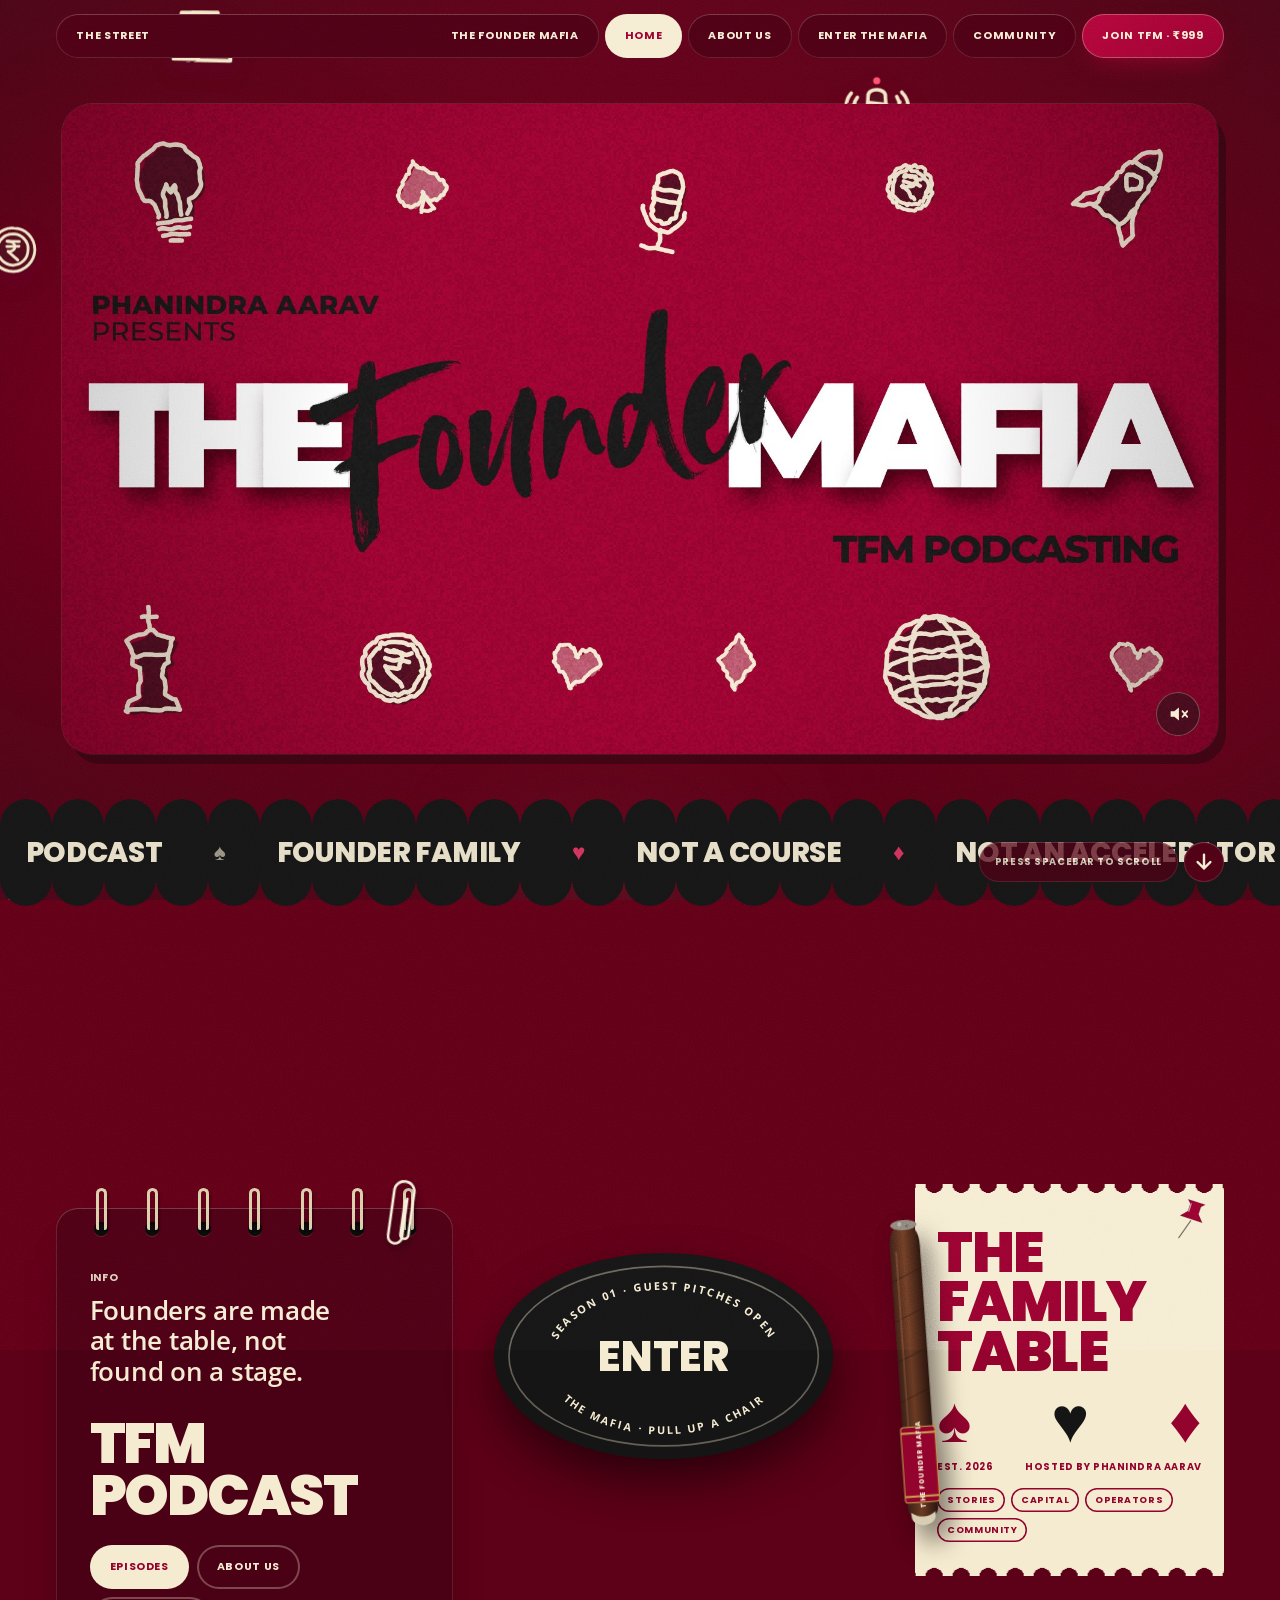
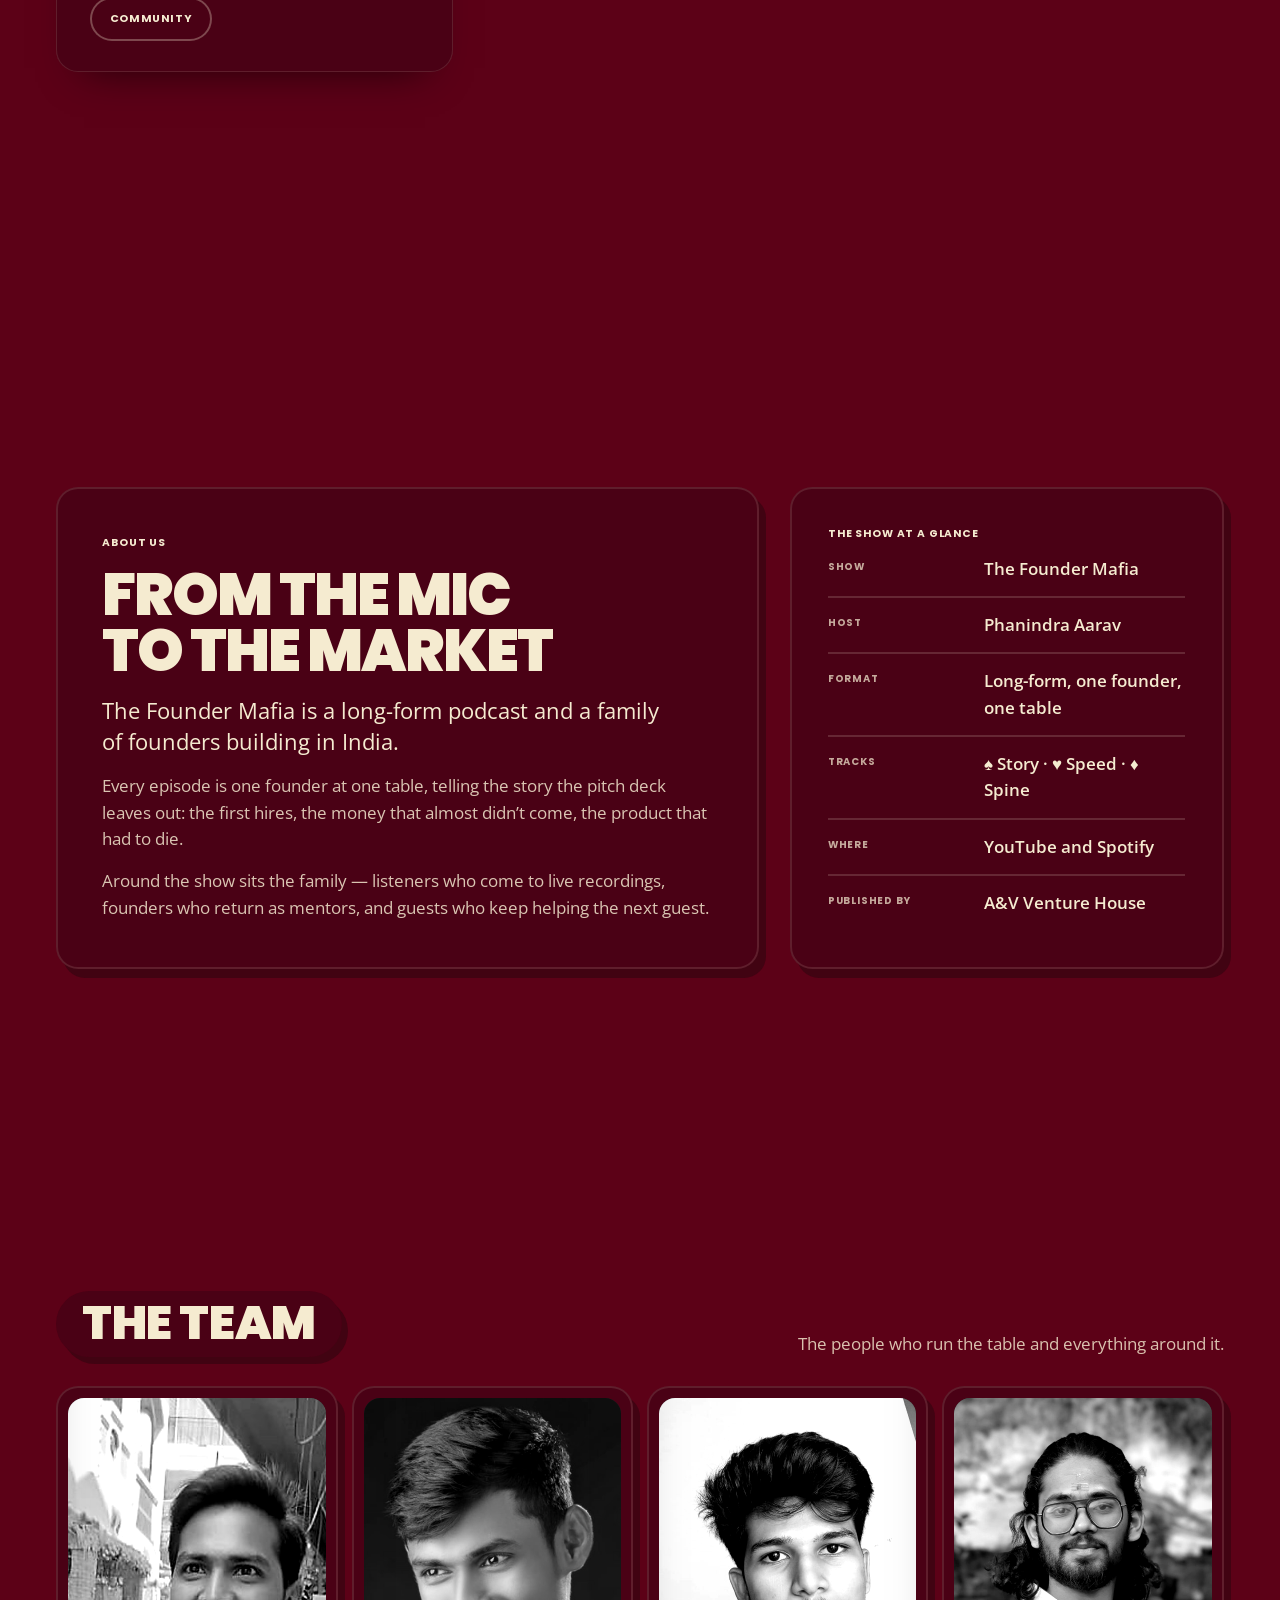
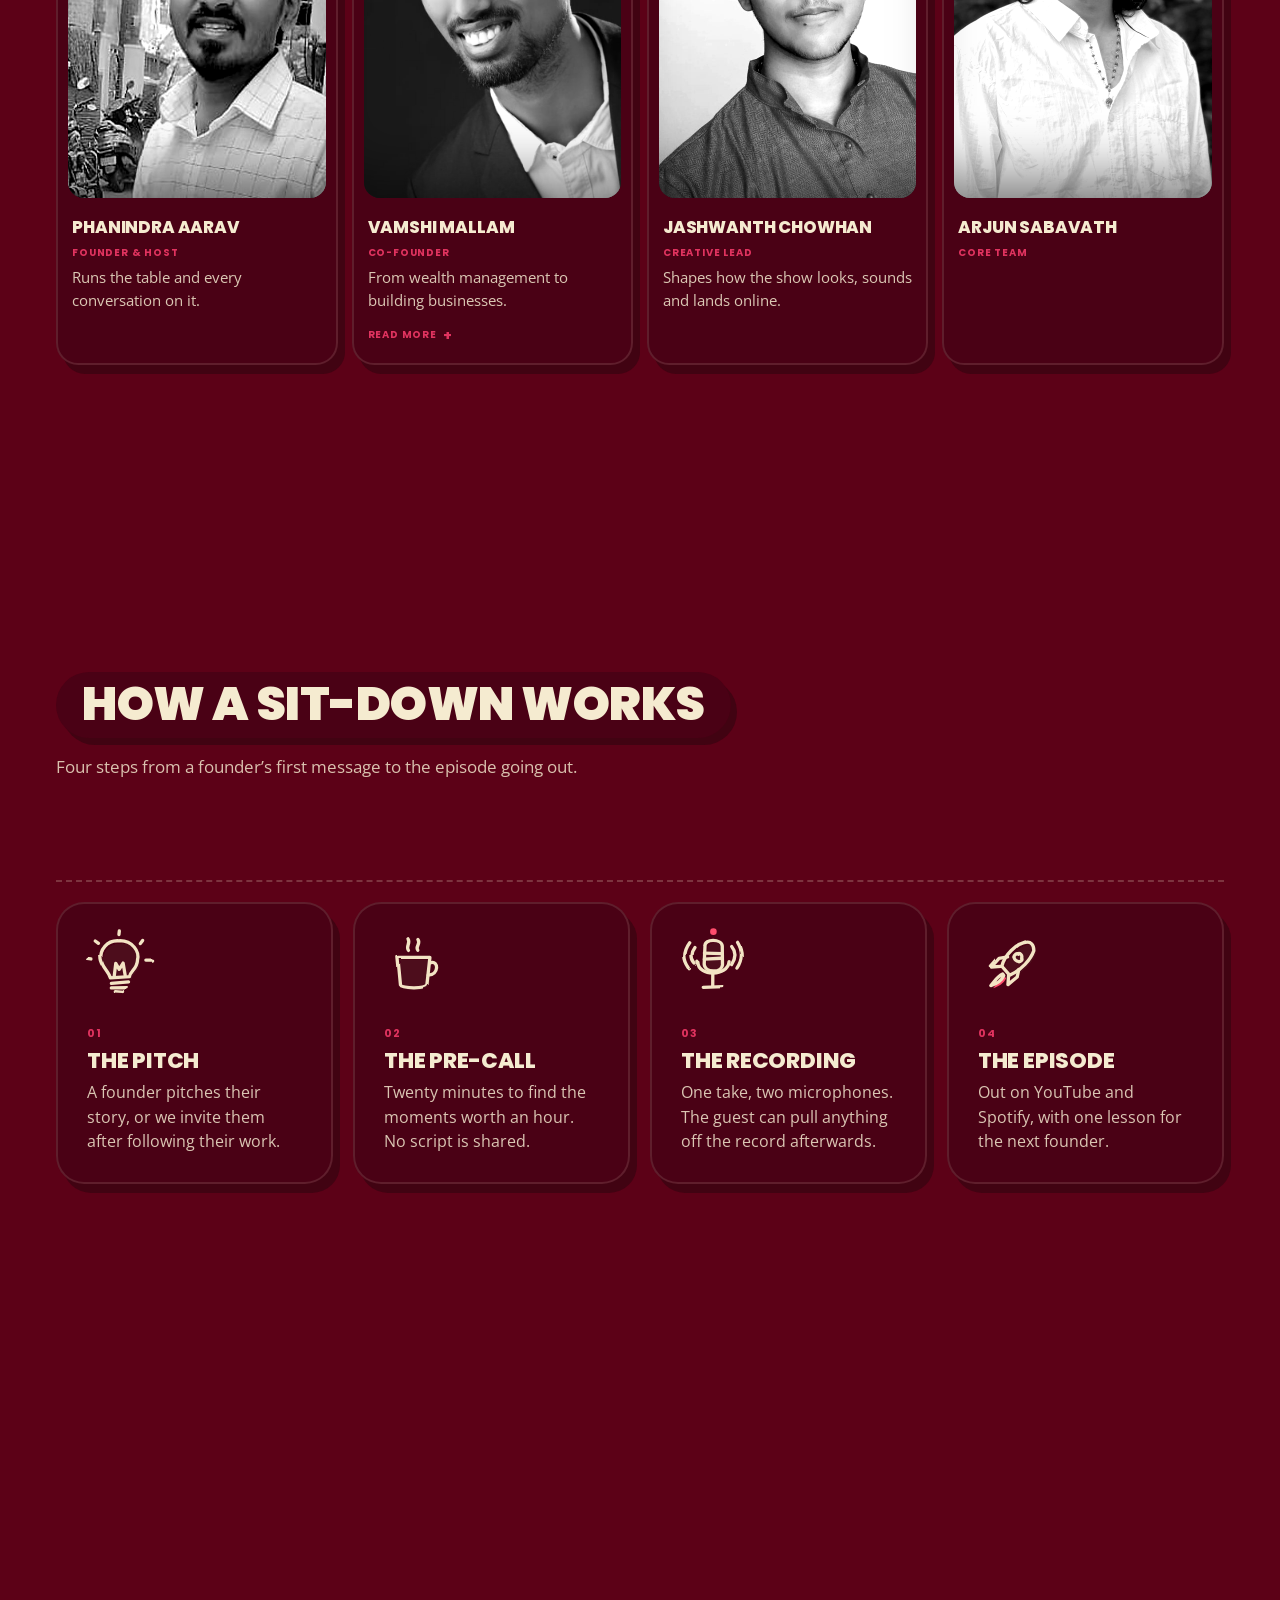
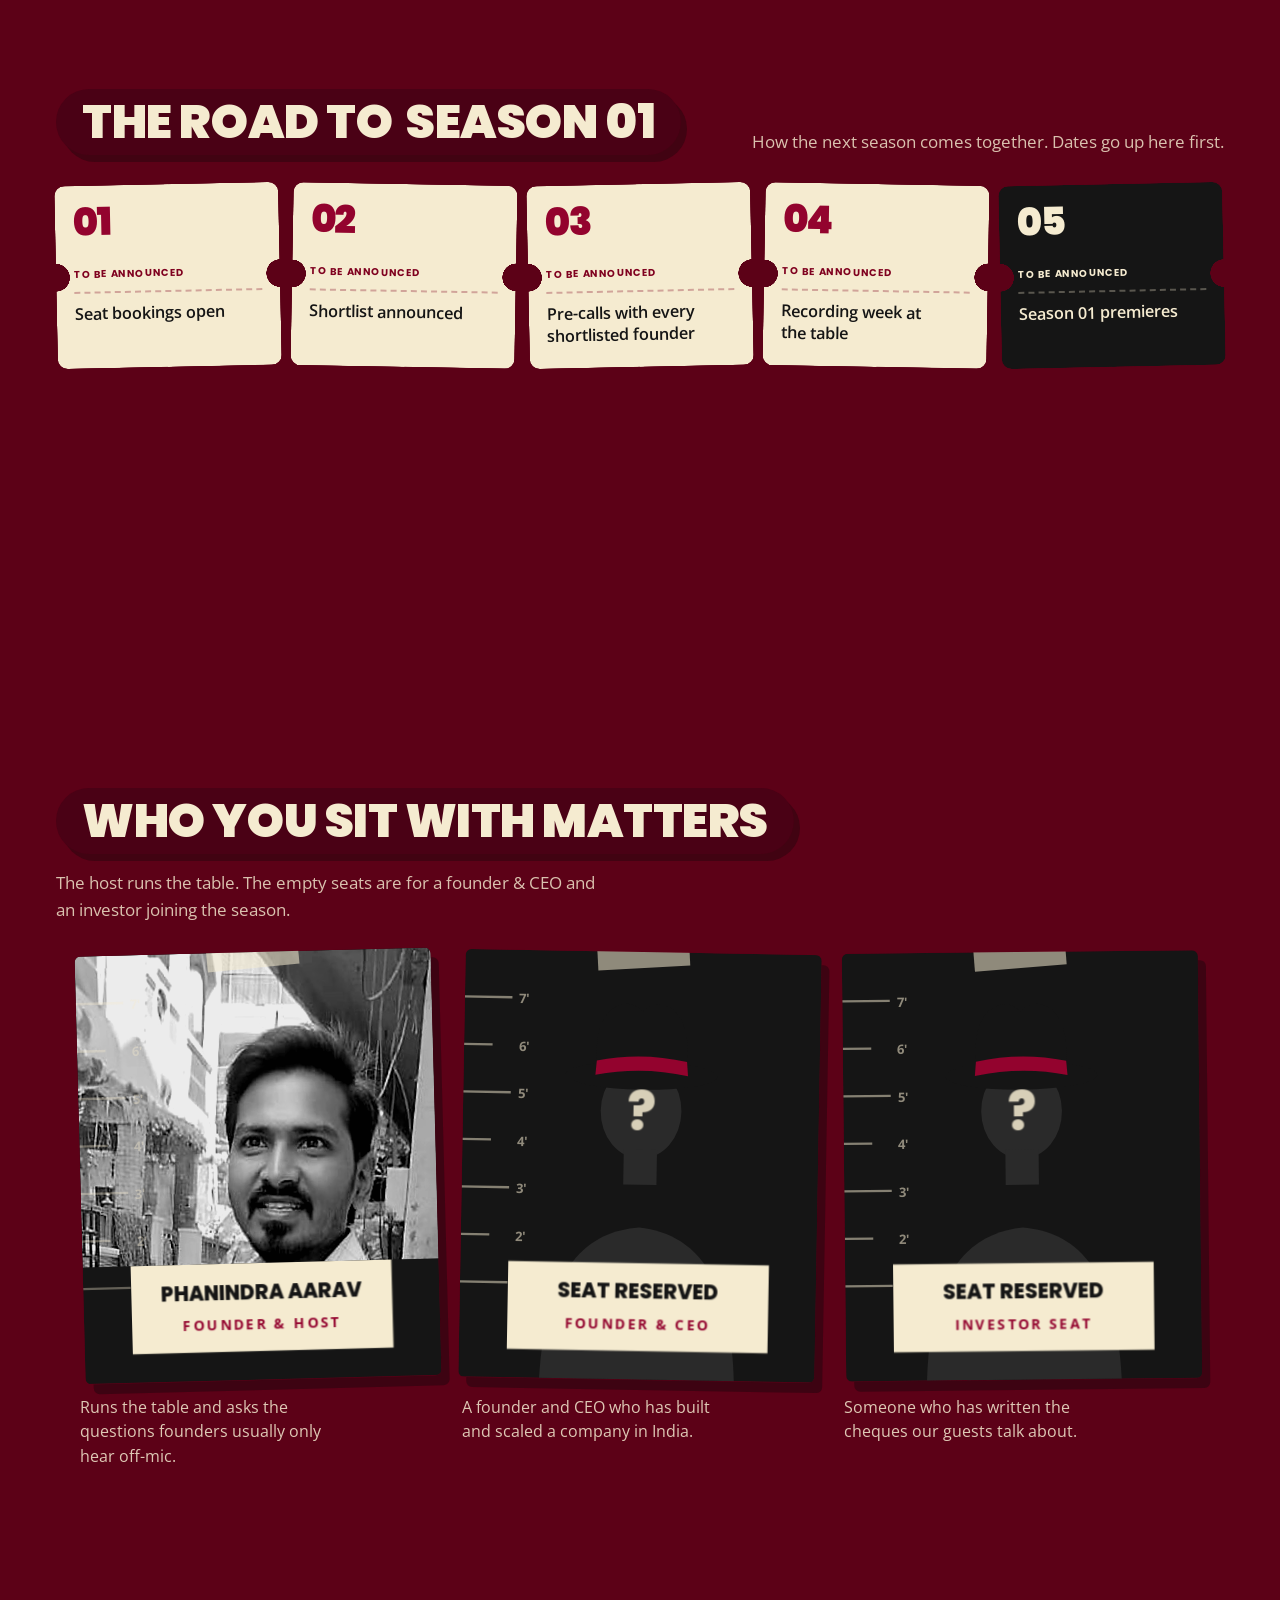
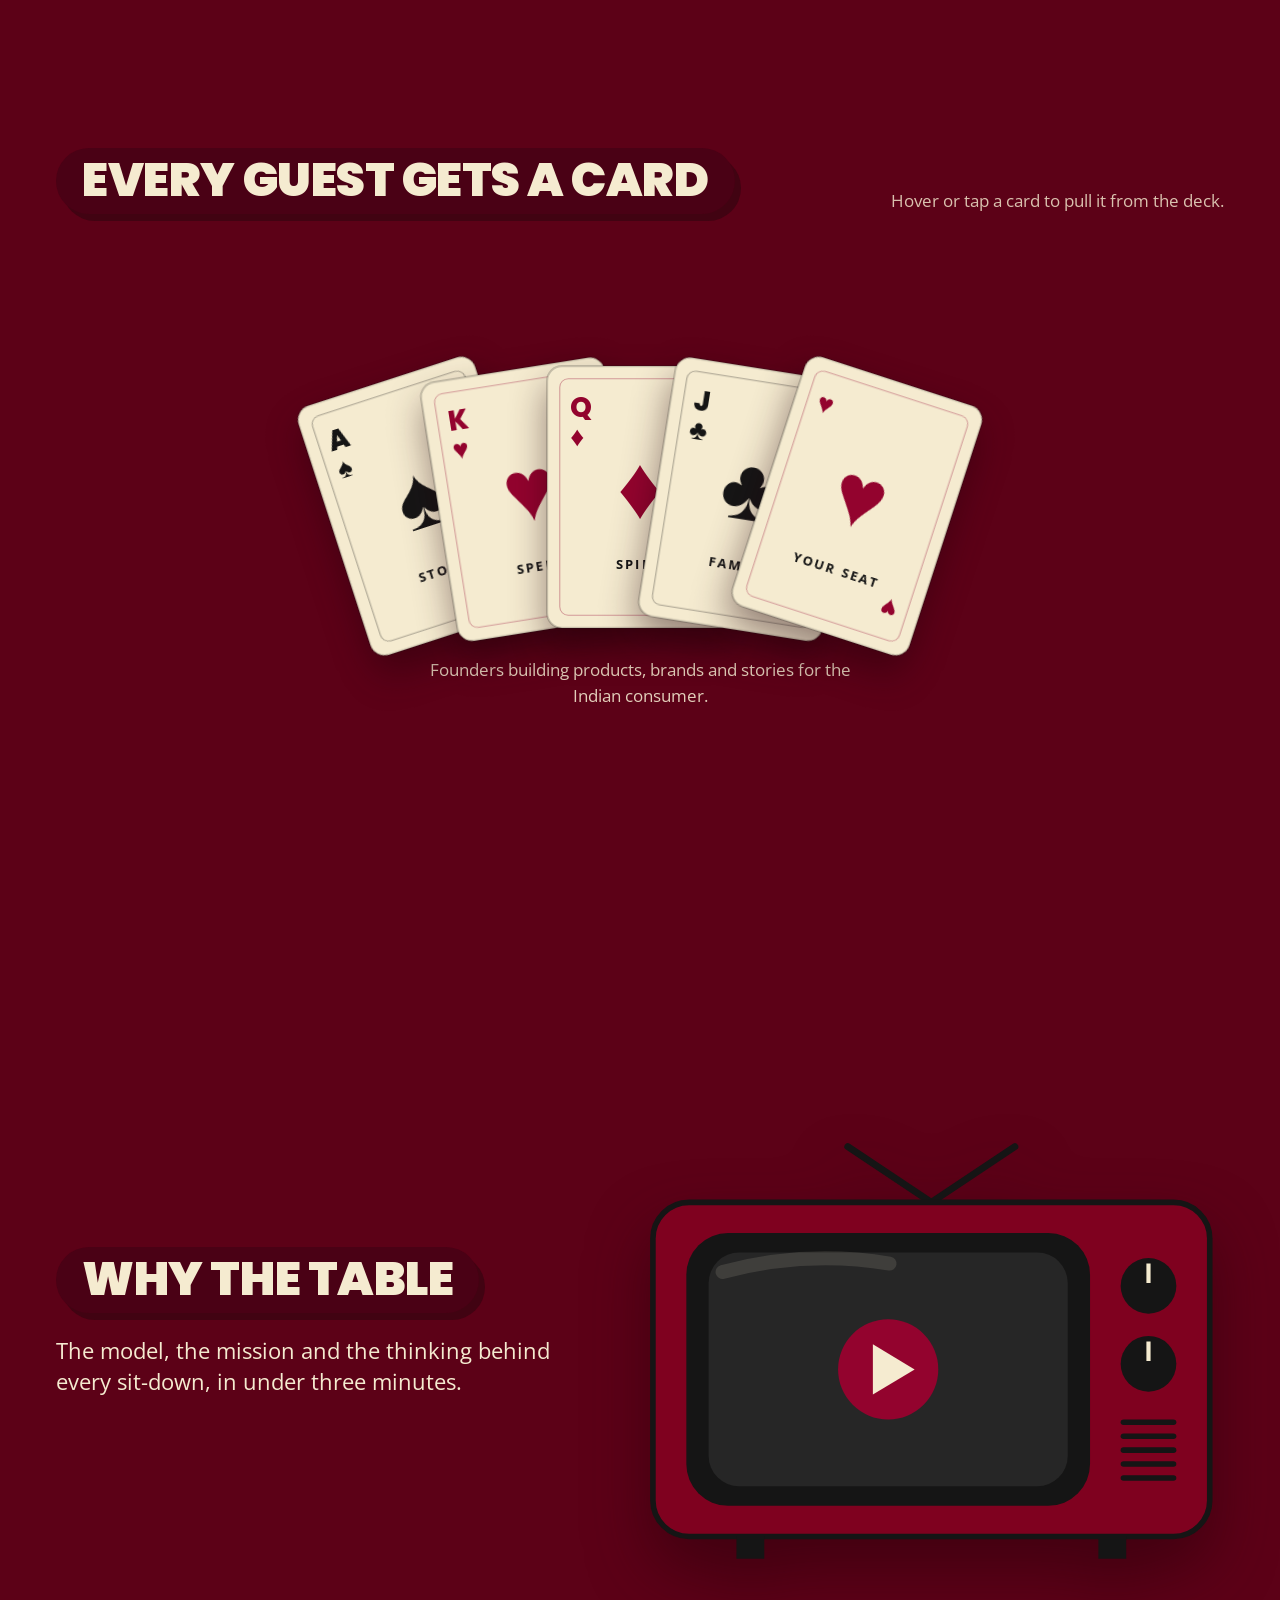
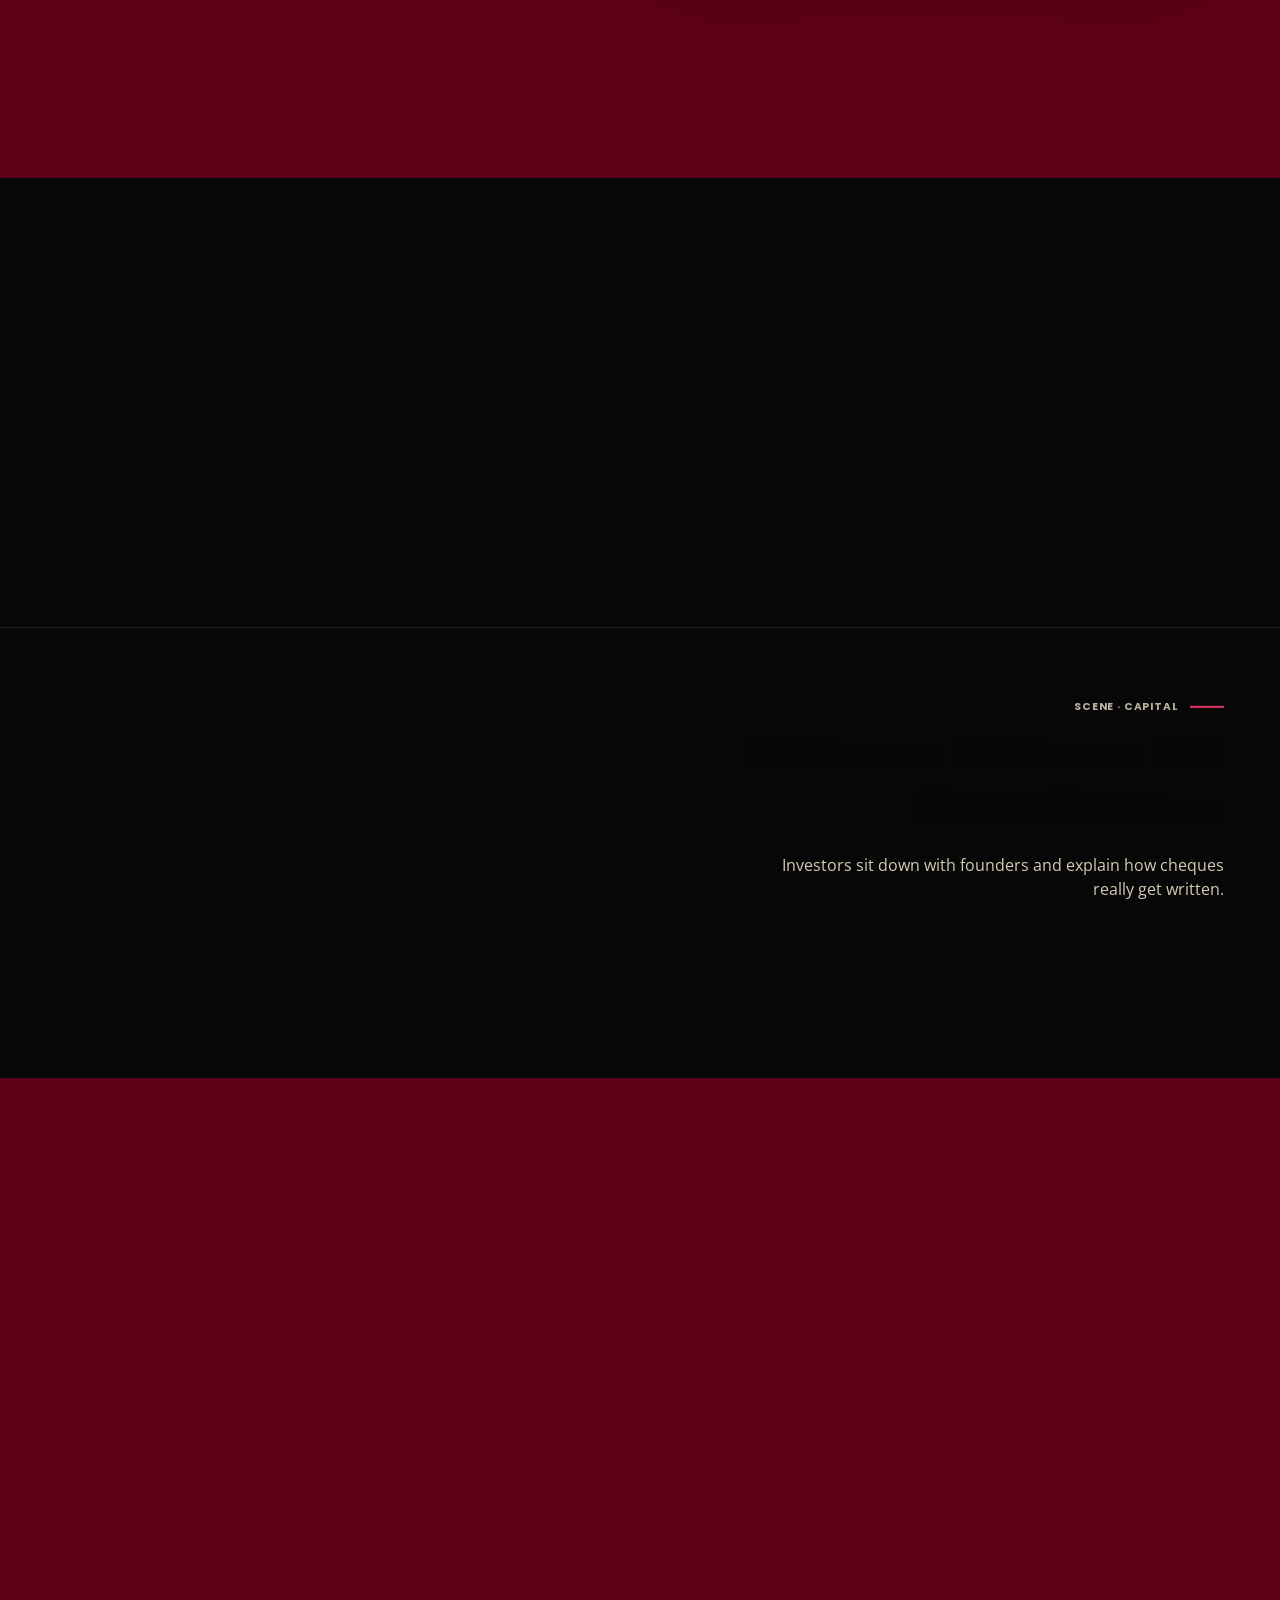
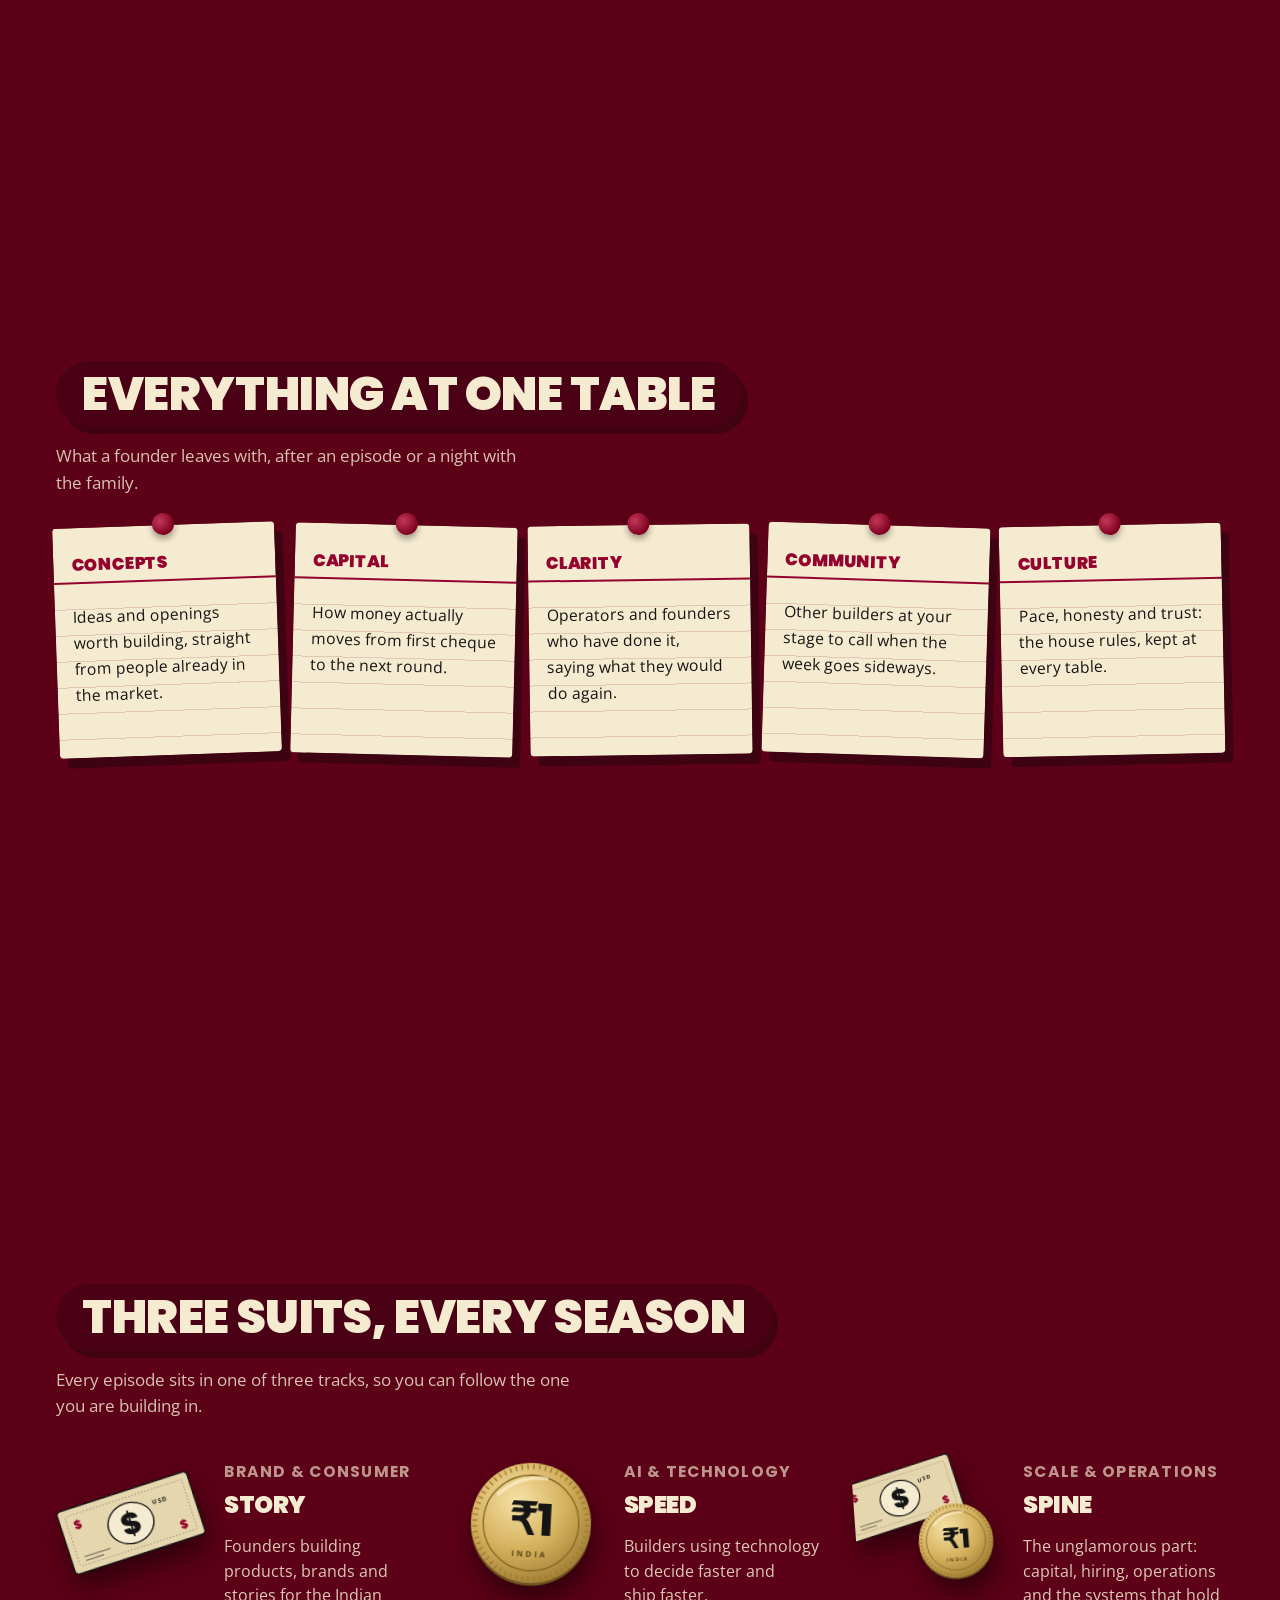
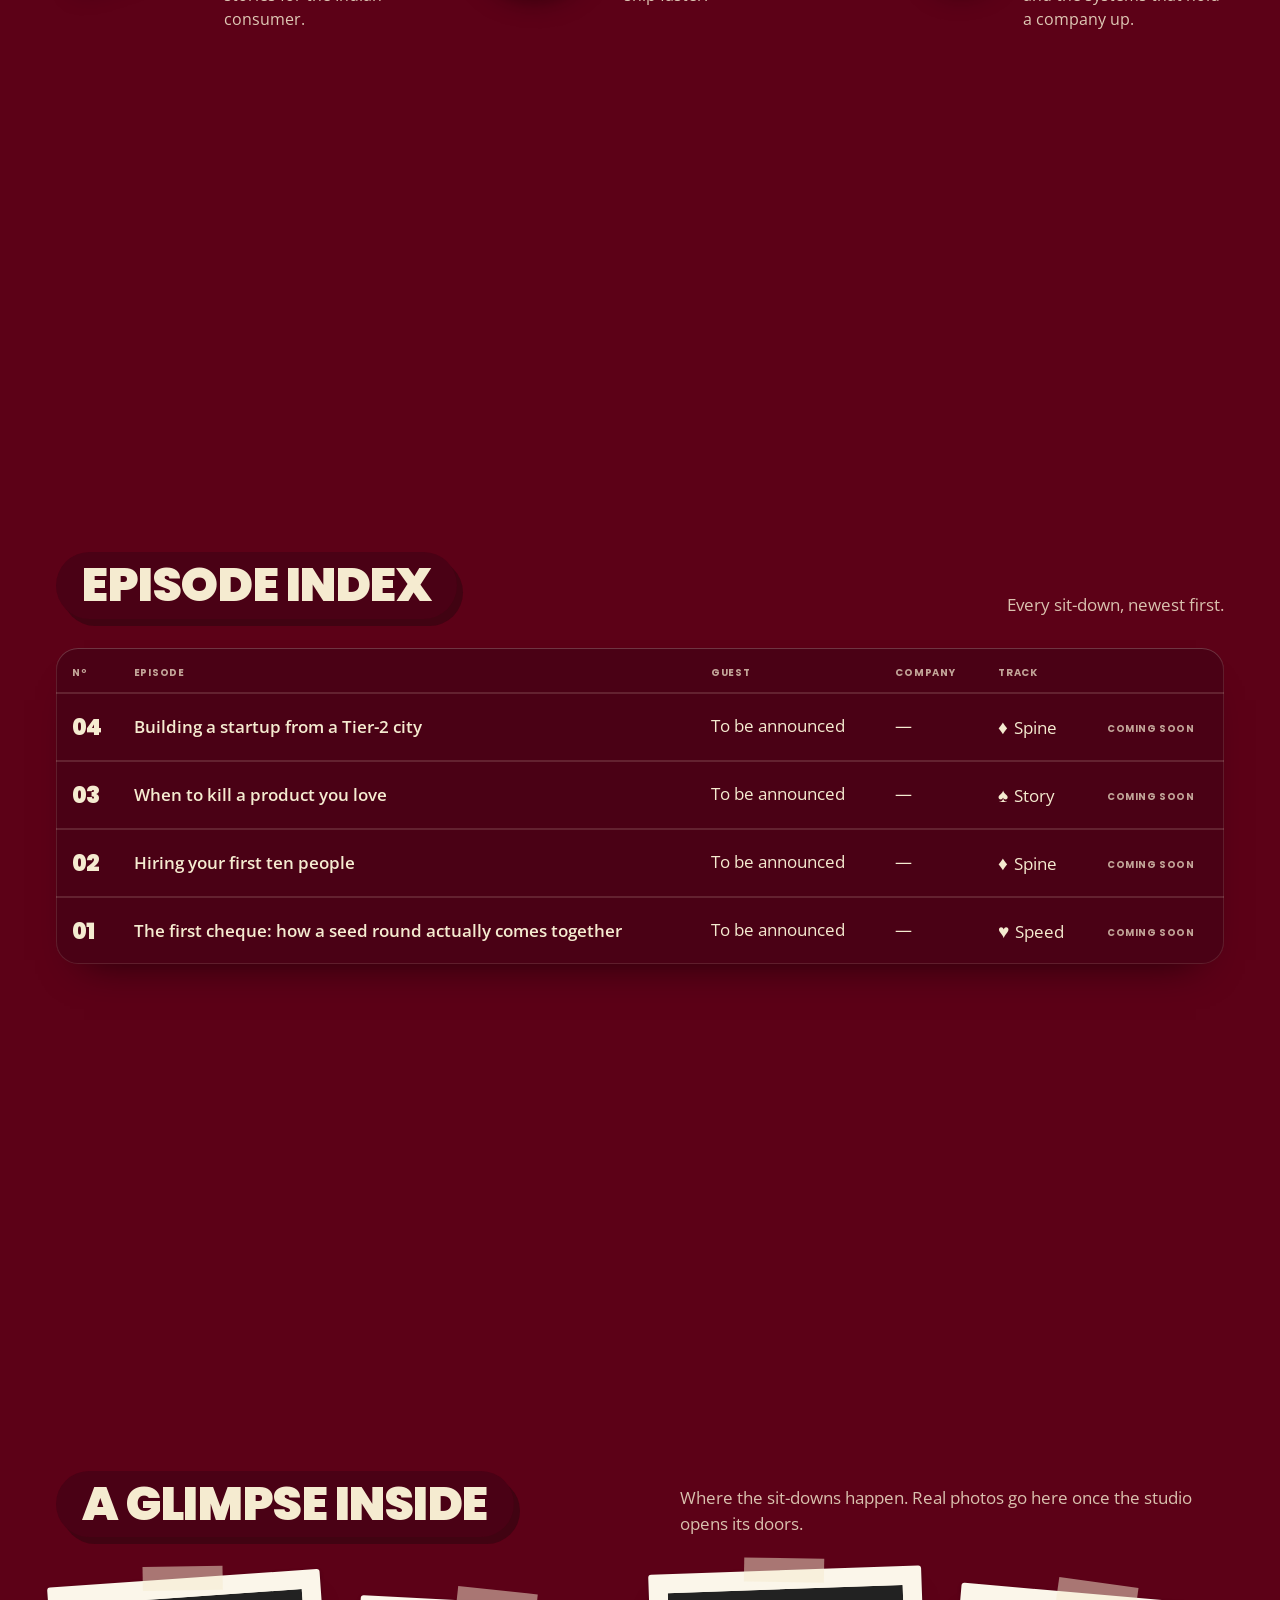
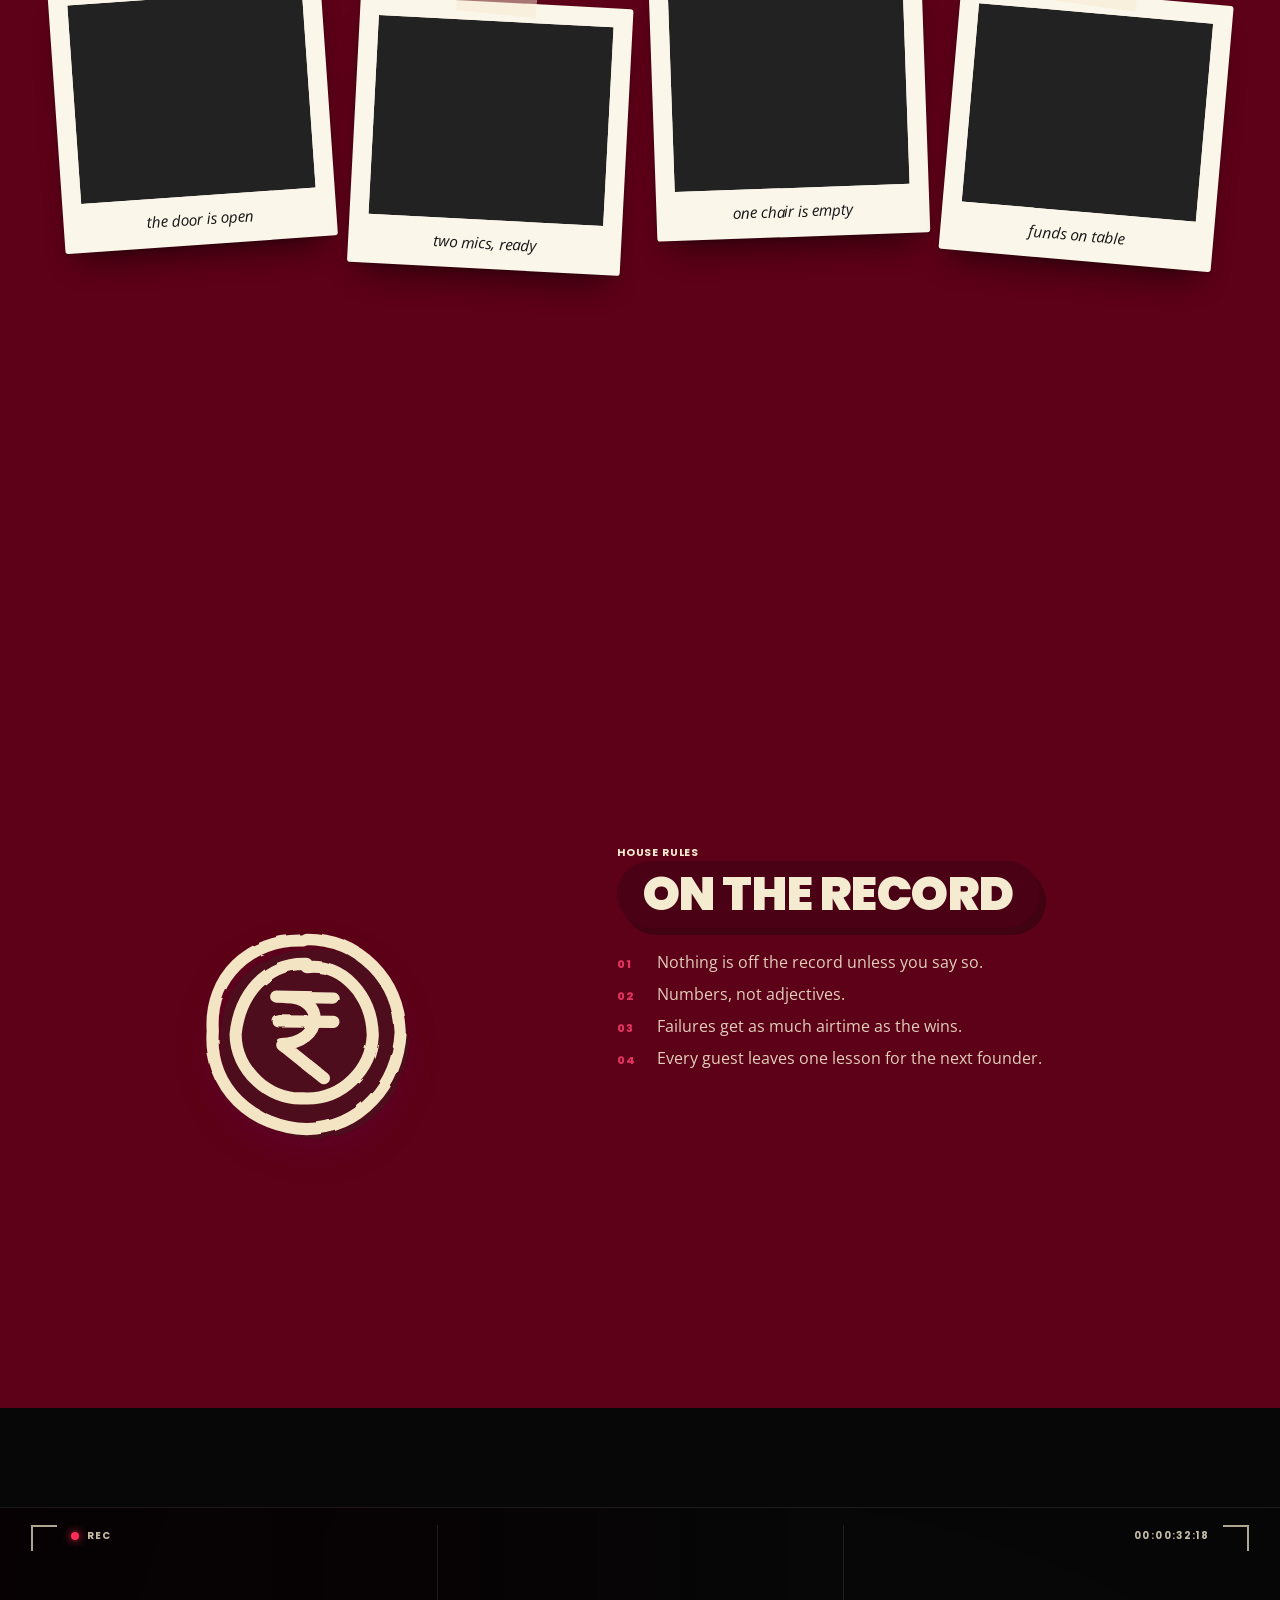
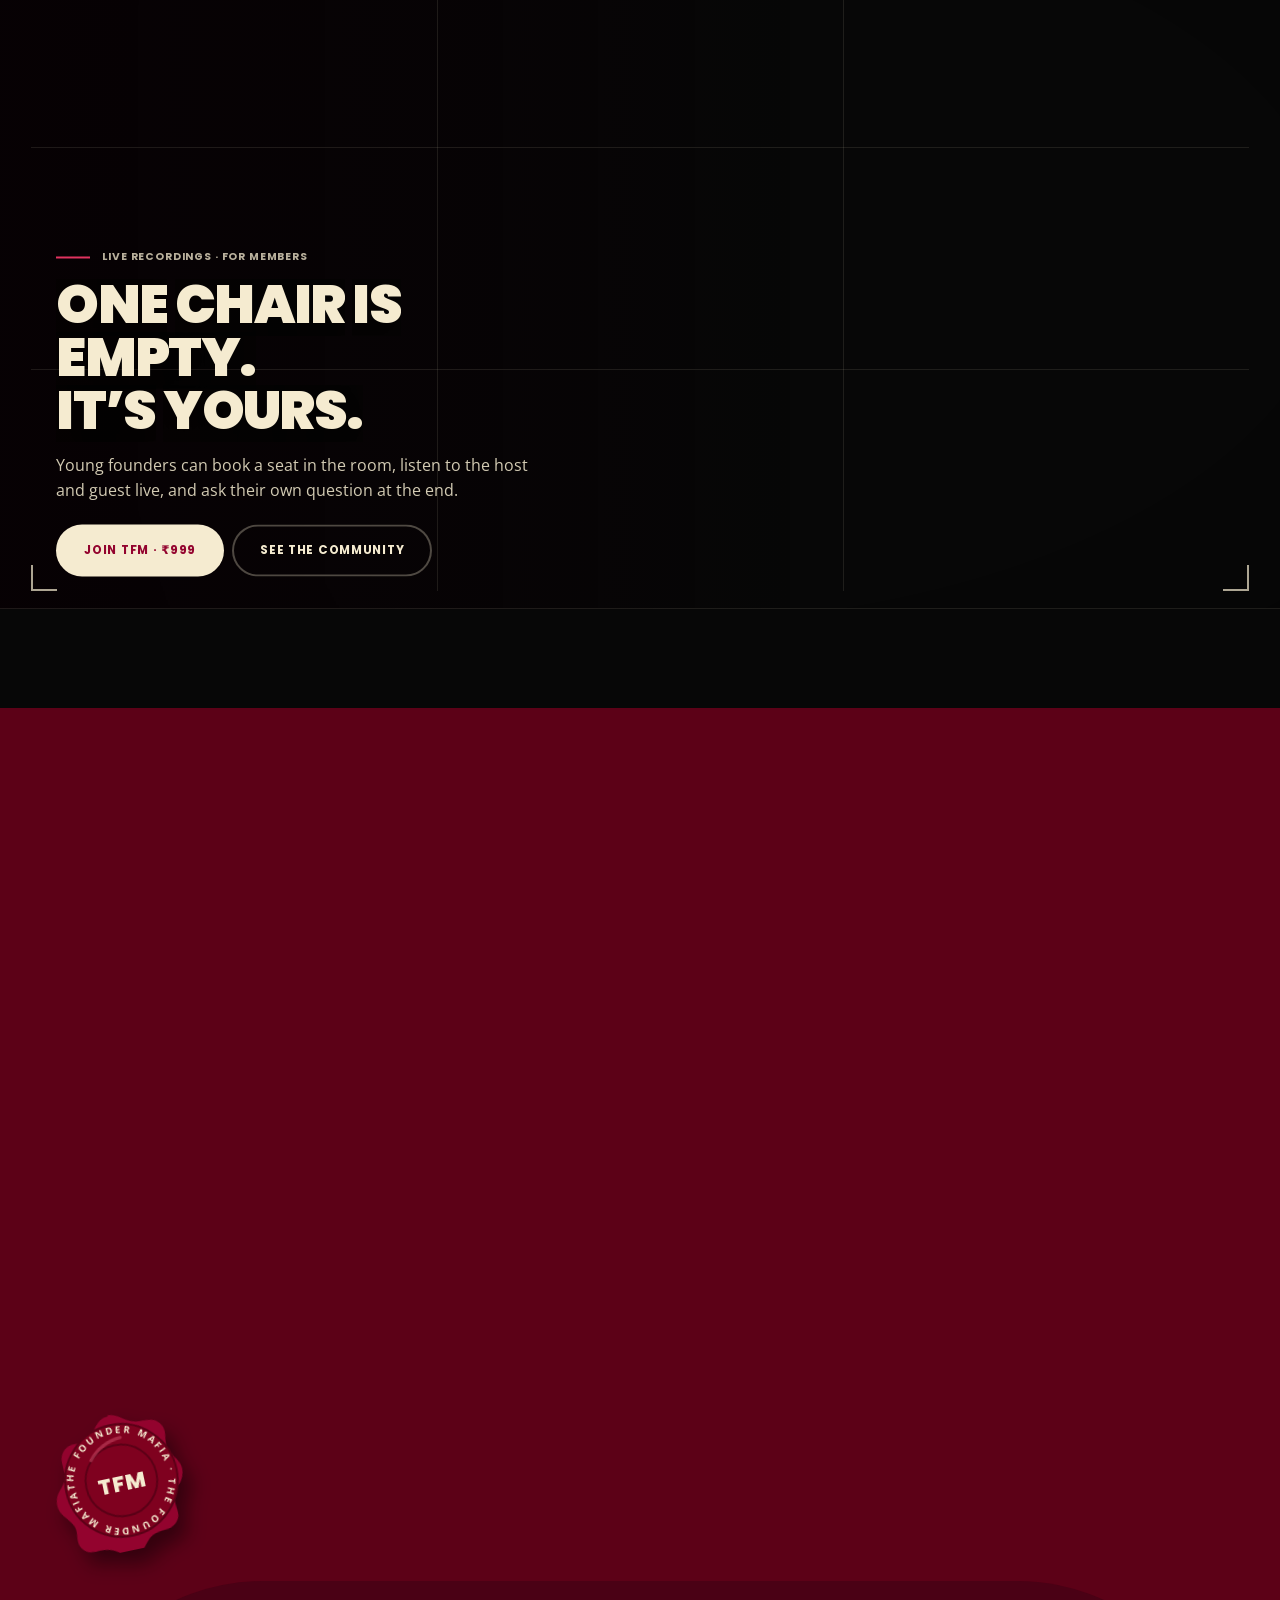
==== commit f4fb701b: "Doodles flow across every page and act out what they are; ₹999 TFM Community membership; flat 2D pan" ====
--- a/index.html
+++ b/index.html
@@ -24,7 +24,7 @@
   <link rel="preload" href="fonts/poppins-latin-800-normal.woff2" as="font" type="font/woff2" crossorigin>
   <link rel="preload" href="fonts/open-sans-latin-400-normal.woff2" as="font" type="font/woff2" crossorigin>
   <link rel="preload" href="media/intro-poster.jpg" as="image">
-  <link rel="stylesheet" href="styles.css?v=20261126d">
+  <link rel="stylesheet" href="styles.css?v=20261126g">
   <script>
     /* Loader failsafe. Runs before anything else and does not depend on main.js:
        if the page has not revealed itself after 3 s, or a script/stylesheet fails to load,
@@ -87,7 +87,7 @@
       <a class="pill" href="index.html#about" data-nav="about">About Us</a>
       <a class="pill" href="enter.html" data-nav="enter">Enter the Mafia</a>
       <a class="pill" href="community.html" data-nav="community">Community</a>
-      <a class="pill nav-book" href="enter.html#book" data-nav="book">Book a seat · ₹199</a>
+      <a class="pill nav-book" href="enter.html#book" data-nav="book">Join TFM · ₹999</a>
     </nav>
     <button class="pill menu-pill" type="button" aria-expanded="false">Menu</button>
   </header>
@@ -271,10 +271,14 @@
       <div class="glimpse" id="glimpse"></div>
     </section>
 
-    <section class="space" data-space="coin" aria-label="On the record" data-scene="House rules">
-      <div class="space-sticky">
-        <div class="space-stage" aria-hidden="true"></div>
-        <div class="space-caption"><span class="label">House rules</span><b>On the record</b><ol class="house-rules"><li>Nothing is off the record unless you say so.</li><li>Numbers, not adjectives.</li><li>Failures get as much airtime as the wins.</li><li>Every guest leaves one lesson for the next founder.</li></ol></div>
+    <section class="block desk rules2d" aria-labelledby="rulesTitle" data-scene="House rules">
+      <div class="rules2d-grid">
+        <div class="rules2d-art" aria-hidden="true"><span class="rules-coin" data-doodle="coin"></span></div>
+        <div>
+          <p class="label">House rules</p>
+          <h2 class="title-pill" id="rulesTitle">On the record</h2>
+          <ol class="house-rules"><li>Nothing is off the record unless you say so.</li><li>Numbers, not adjectives.</li><li>Failures get as much airtime as the wins.</li><li>Every guest leaves one lesson for the next founder.</li></ol>
+        </div>
       </div>
     </section>
 
@@ -287,10 +291,10 @@
         <div class="viewfinder" aria-hidden="true"><i class="c tl"></i><i class="c tr"></i><i class="c bl"></i><i class="c br"></i><i class="third v1"></i><i class="third v2"></i><i class="third h1"></i><i class="third h2"></i><span class="rec">Rec</span><span class="tc">00:00:00:00</span></div>
 
       <div class="cinema-copy desk">
-        <p class="label">Live recordings · ₹199 a seat</p>
+        <p class="label">Live recordings · For members</p>
         <p class="cinema-line">One chair is empty.<br>It’s yours.</p>
         <p class="cinema-sub">Young founders can book a seat in the room, listen to the host and guest live, and ask their own question at the end.</p>
-        <div class="pill-row cinema-actions"><a class="pill is-solid btn" href="enter.html#book">Book a seat · ₹199</a><a class="pill btn" href="community.html">See the community</a></div>
+        <div class="pill-row cinema-actions"><a class="pill is-solid btn" href="enter.html#book">Join TFM · ₹999</a><a class="pill btn" href="community.html">See the community</a></div>
       </div>
       </div>
     </section>
@@ -301,9 +305,9 @@
       <div class="wordmark-pill">
         <p class="label">Join the family</p>
         <h2 id="joinTitle">Pull up a chair</h2>
-        <p>Book a ₹199 seat at the next live recording, or join the community and meet the family.</p>
+        <p>Join the TFM community for ₹999 — a one-time membership — and take your seat at the next live recording.</p>
         <div class="pill-row">
-          <a class="pill is-solid btn" href="enter.html#book">Book a seat · ₹199</a>
+          <a class="pill is-solid btn" href="enter.html#book">Join TFM · ₹999</a>
           <a class="pill btn" href="community.html">Join the community</a>
         </div>
       </div>
@@ -315,9 +319,9 @@
     <div class="foot-cta desk">
       <p class="label">Until the next sit-down</p>
       <p class="foot-cta-line">See you at the table.</p>
-      <p class="foot-cta-sub">Sit in on a live recording for ₹199 — listen live, then ask your own question.</p>
+      <p class="foot-cta-sub">Become a member of The Founder Mafia community — a one-time ₹999 membership.</p>
       <div class="foot-cta-actions">
-        <a class="pill is-solid btn" href="enter.html#book">Book a seat · ₹199</a>
+        <a class="pill is-solid btn" href="enter.html#book">Join TFM · ₹999</a>
         <a class="pill btn" href="av-venture-house.html#join">Join the family</a>
       </div>
     </div>
@@ -337,7 +341,7 @@
       </nav>
       <div class="foot-col">
         <p class="label">Get involved</p>
-        <a href="enter.html#book">Book a seat · ₹199</a>
+        <a href="enter.html#book">Join TFM · ₹999</a>
         <a href="av-venture-house.html#join">Join the family</a>
         <span data-contact></span>
       </div>
@@ -366,6 +370,6 @@
     <button class="round" type="button" aria-label="Scroll down"><svg viewBox="0 0 24 24" aria-hidden="true"><path d="M12 4v15M5 12l7 7 7-7" fill="none" stroke="currentColor" stroke-width="2.6" stroke-linecap="round" stroke-linejoin="round"/></svg></button>
   </div>
 
-  <script type="module" src="main.js?v=20261126d"></script>
+  <script type="module" src="main.js?v=20261126g"></script>
 </body>
 </html>
--- a/styles.css
+++ b/styles.css
@@ -1494,42 +1494,6 @@
   .film-sound { width: 38px; height: 38px; }
 }
 
-/* ── Doodles: hand-drawn, drifting at the page edges ── */
-.doodle-sky { position: fixed; inset: 0; z-index: -1; pointer-events: none; overflow: hidden; }
-.doodle-defs { position: absolute; width: 0; height: 0; }
-.doodle { position: absolute; left: var(--x); top: 0; width: var(--s); height: var(--s); will-change: transform; }
-.doodle svg {
-  display: block; width: 100%; height: 100%; overflow: visible;
-  filter: url(#tfm-boil) drop-shadow(0 8px 10px rgba(30, 0, 8, 0.35));
-  transform: rotate(var(--t));
-  animation: doodle-bob var(--dur) ease-in-out var(--delay) infinite alternate;
-}
-body:not(.is-ready) .doodle svg { scale: 0; opacity: 0; }
-body.is-ready .doodle svg { transition: scale 0.8s cubic-bezier(.34, 1.56, .64, 1), opacity 0.5s; transition-delay: calc(var(--z) * 0.6s); }
-@keyframes doodle-bob {
-  from { transform: rotate(var(--t)) translateY(-7px); }
-  to { transform: rotate(calc(var(--t) * -0.5)) translateY(9px) scale(1.05); }
-}
-@media (max-width: 820px) { .doodle { opacity: 0.7; } }
-@media (prefers-reduced-motion: reduce) {
-  .doodle svg { animation: none; }
-  body:not(.is-ready) .doodle svg { scale: 1; opacity: 1; }
-}
-
-/* ── Cleaner chrome: no scene rail, no percentage, a quiet spacebar key ── */
-.scene-rail, .progress-pill .pct { display: none !important; }
-@media (pointer: fine) {
-  .spacebar { left: auto; right: max(var(--gutter), env(safe-area-inset-right, 0px)); transform: none; }
-  .spacebar.is-hidden { transform: translateY(20px); }
-  .spacebar .pill { min-height: 40px; padding: 0 16px; font-size: 0.6rem; opacity: 0.75; }
-  .spacebar .round { width: 40px; height: 40px; }
-}
-
-/* pinned scenes run shorter, so the page never feels stuck */
-.space { height: 200vh; }
-.cinema { height: 170vh; }
-@media (max-width: 820px) { .space { height: 170vh; } .cinema { height: 150vh; } }
-
 /* ── 2D steps: four cards, each with its doodle ── */
 .steps2d { list-style: none; margin: 0; padding: 0; display: grid; grid-template-columns: repeat(4, minmax(0, 1fr)); gap: clamp(12px, 1.6vw, 22px); counter-reset: none; }
 .steps2d li {
@@ -1576,6 +1540,131 @@
 @keyframes fan-deal { from { transform: translateY(40%) rotate(0deg); opacity: 0; } }
 @media (max-width: 600px) { .fan-card { --w: 100px; } .fan-hand { height: 220px; } }
 
-/* doodles answer the cursor: they lean away as it passes */
-.doodle > svg { translate: var(--px, 0px) var(--py, 0px); transition: translate 0.6s cubic-bezier(.34, 1.56, .64, 1), scale 0.8s cubic-bezier(.34, 1.56, .64, 1), opacity 0.5s; }
 @media (prefers-reduced-motion: reduce) { .fan-card { transition: none; animation: none !important; } .steps2d li { transition: none; } }
+
+/* ── Doodles: hand-drawn, flowing around the whole page ── */
+.doodle-sky { position: fixed; inset: 0; z-index: -1; pointer-events: none; overflow: hidden; }
+.doodle-defs { position: absolute; width: 0; height: 0; }
+.doodle { position: absolute; left: 0; top: 0; width: var(--s); height: var(--s); will-change: transform; transition: opacity 0.4s; }
+.doodle > svg {
+  width: 100%; height: 100%; translate: var(--px, 0px) var(--py, 0px);
+  filter: url(#tfm-boil) drop-shadow(0 8px 10px rgba(30, 0, 8, 0.35));
+  transition: translate 0.6s cubic-bezier(.34, 1.56, .64, 1), scale 0.8s cubic-bezier(.34, 1.56, .64, 1), opacity 0.5s;
+}
+.doodle[data-mode="wander"] > svg { animation: doodle-bob 6s ease-in-out var(--delay) infinite alternate; }
+body:not(.is-ready) .doodle > svg { scale: 0; opacity: 0; }
+@keyframes doodle-bob { from { rotate: -8deg; } to { rotate: 8deg; } }
+@media (max-width: 820px) { .doodle { opacity: 0.75; } }
+
+/* each doodle does what it is */
+.dd { display: block; overflow: visible; }
+.dd g, .dd path, .dd circle { transform-box: view-box; }
+/* the bulb switches on, flickers, and goes dark again */
+.k-bulb .glass { animation: bulb-glow 3.4s infinite; }
+.k-bulb .rays { animation: bulb-rays 3.4s infinite; }
+@keyframes bulb-glow { 0%, 40% { fill: #4d0a1c; } 42% { fill: #ffe3a1; } 44% { fill: #4d0a1c; } 46%, 88% { fill: #ffe3a1; } 92%, 100% { fill: #4d0a1c; } }
+@keyframes bulb-rays { 0%, 45% { opacity: 0; } 46%, 88% { opacity: 1; } 92%, 100% { opacity: 0; } }
+/* the globe spins on its axis (and revolves around the page in JS) */
+.k-globe .spin { animation: globe-spin 3.2s linear infinite; }
+@keyframes globe-spin { to { transform: translateX(19px); } }
+/* the case opens, a page peeks out, it shuts again */
+.k-briefcase .lid { transform-origin: 87px 40px; animation: case-lid 3.6s ease-in-out infinite; }
+.k-briefcase .paper { animation: case-paper 3.6s ease-in-out infinite; }
+@keyframes case-lid { 0%, 25%, 90%, 100% { transform: rotate(0); } 45%, 75% { transform: rotate(-38deg); } }
+@keyframes case-paper { 0%, 30%, 85%, 100% { transform: translateY(22px); } 50%, 72% { transform: translateY(0); } }
+/* the mic is live: red light blinking, sound coming in */
+.k-mic .rec { animation: rec-blink 1.2s steps(1) infinite; }
+.k-mic .waves path { animation: mic-wave 1.6s ease-out infinite; }
+.k-mic .waves path:nth-child(2), .k-mic .waves path:nth-child(4) { animation-delay: 0.3s; }
+@keyframes rec-blink { 0%, 49% { opacity: 1; } 50%, 100% { opacity: 0.15; } }
+@keyframes mic-wave { 0% { opacity: 0; } 30% { opacity: 1; } 100% { opacity: 0; } }
+/* the chart climbs */
+.k-chart .bar { transform-origin: 50px 84px; animation: bar-grow 3.6s cubic-bezier(.34, 1.3, .64, 1) infinite; }
+.k-chart .b1 { transform-origin: 30px 84px; } .k-chart .b2 { transform-origin: 48px 84px; animation-delay: 0.15s; } .k-chart .b3 { transform-origin: 67px 84px; animation-delay: 0.3s; }
+.k-chart .trend { animation: trend-rise 3.6s ease-in-out infinite; }
+.k-chart .trend .i:first-child { stroke-dasharray: 100; animation: trend-draw 3.6s ease-in-out infinite; }
+@keyframes bar-grow { 0%, 8% { transform: scaleY(0.2); } 40%, 85% { transform: scaleY(1); } 100% { transform: scaleY(0.2); } }
+@keyframes trend-draw { 0%, 10% { stroke-dashoffset: 100; } 50%, 85% { stroke-dashoffset: 0; } 100% { stroke-dashoffset: 100; } }
+@keyframes trend-rise { 0%, 10% { transform: translateY(10px); } 50%, 85% { transform: translateY(-4px); } 100% { transform: translateY(10px); } }
+/* the coin is tossed, flips twice, lands */
+.k-coin .toss { transform-origin: 50px 50px; animation: coin-toss 3s cubic-bezier(.45, 0, .55, 1) infinite; }
+@keyframes coin-toss {
+  0%, 12% { transform: translateY(0) scale(1, 1); }
+  25% { transform: translateY(-46px) scale(1, -1); }
+  37% { transform: translateY(-62px) scale(1, 1); }
+  49% { transform: translateY(-46px) scale(1, -1); }
+  62% { transform: translateY(0) scale(1, 1); }
+  66% { transform: translateY(0) scale(1.08, 0.88); }
+  70%, 100% { transform: translateY(0) scale(1, 1); }
+}
+/* an arrow flies in and hits the target */
+.k-target .arrow { animation: arrow-hit 3.4s cubic-bezier(.5, 0, .9, .4) infinite; }
+.k-target .board { transform-origin: 46px 54px; animation: board-shake 3.4s ease-out infinite; }
+@keyframes arrow-hit { 0% { transform: translate(60px, -60px); opacity: 0; } 8% { opacity: 1; } 28%, 82% { transform: translate(0, 0); opacity: 1; } 92%, 100% { transform: translate(0, 0); opacity: 0; } }
+@keyframes board-shake { 0%, 28% { transform: rotate(0); } 31% { transform: rotate(-6deg); } 34% { transform: rotate(4deg); } 37% { transform: rotate(-2deg); } 40%, 100% { transform: rotate(0); } }
+/* the rocket's flame flickers as it flies its arc */
+.k-rocket .flame { transform-origin: 40px 64px; animation: flame 0.16s steps(2) infinite alternate; }
+@keyframes flame { to { transform: scale(1.3, 1.15); } }
+/* steam rises off the coffee */
+.k-cup .steam { animation: steam 2.4s ease-in infinite; }
+.k-cup .s2 { animation-delay: 1.2s; }
+@keyframes steam { 0% { transform: translateY(8px); opacity: 0; } 30% { opacity: 1; } 100% { transform: translateY(-10px); opacity: 0; } }
+/* the hourglass turns over */
+.k-hourglass .flip { transform-origin: 50px 50px; animation: hourglass 4.4s cubic-bezier(.6, 0, .3, 1) infinite; }
+@keyframes hourglass { 0%, 70% { transform: rotate(0); } 90%, 100% { transform: rotate(180deg); } }
+/* sparkle twinkles, key turns */
+.k-spark .twinkle { transform-origin: 50px 50px; animation: twinkle 1.8s ease-in-out infinite alternate; }
+@keyframes twinkle { from { transform: scale(0.72) rotate(0); } to { transform: scale(1.12) rotate(18deg); } }
+.k-key .turn { transform-origin: 30px 50px; animation: key-turn 3s ease-in-out infinite; }
+@keyframes key-turn { 0%, 40%, 100% { transform: rotate(0); } 55%, 80% { transform: rotate(-24deg); } }
+@media (prefers-reduced-motion: reduce) {
+  .dd *, .doodle > svg { animation: none !important; }
+  body:not(.is-ready) .doodle > svg { scale: 1; opacity: 1; }
+}
+
+/* ── Flat 2D: no frosted glass — solid wine panels with a crisp cut-paper edge ── */
+:root {
+  --glass: #4a0115;
+  --glass-hi: #3a0010;
+  --glass-line: rgba(245, 235, 208, 0.3);
+  --shadow: 8px 10px 0 rgba(21, 8, 12, 0.42);
+}
+*, *::before, *::after { -webkit-backdrop-filter: none !important; backdrop-filter: none !important; }
+.steps2d li, .member, .panel, .glass-form, .faq details, .meetups li, .keywords li, .about-grid > *, .foot-grid, .foot-venture, .av-card {
+  box-shadow: inset 0 0 0 2px rgba(245, 235, 208, 0.12), 7px 9px 0 rgba(21, 8, 12, 0.38);
+}
+.steps2d li:hover, .steps2d li:focus-visible { box-shadow: inset 0 0 0 2px rgba(245, 235, 208, 0.28), 11px 14px 0 rgba(21, 8, 12, 0.4); }
+.title-pill { box-shadow: 6px 7px 0 rgba(21, 8, 12, 0.38); }
+
+/* ── House rules: a 2D coin toss instead of the 3D coin ── */
+.rules2d-grid { display: grid; grid-template-columns: minmax(0, 0.9fr) minmax(0, 1.1fr); gap: clamp(24px, 5vw, 80px); align-items: center; }
+.rules2d-art { display: grid; place-items: center; padding-top: 150px; }
+.rules-coin { width: clamp(180px, 22vw, 300px); aspect-ratio: 1; }
+.rules-coin svg { width: 100%; height: 100%; filter: url(#tfm-boil) drop-shadow(0 16px 14px rgba(30, 0, 8, 0.45)); }
+.rules2d .house-rules { margin-top: 22px; }
+@media (max-width: 820px) { .rules2d-grid { grid-template-columns: 1fr; } .rules2d-art { padding-top: 40px; order: 2; } .rules-coin { width: 160px; } }
+/* ── Cleaner chrome: no scene rail, no percentage, a quiet spacebar key ── */
+.scene-rail, .progress-pill .pct { display: none !important; }
+@media (pointer: fine) {
+  .spacebar { left: auto; right: max(var(--gutter), env(safe-area-inset-right, 0px)); transform: none; }
+  .spacebar.is-hidden { transform: translateY(20px); }
+  .spacebar .pill { min-height: 40px; padding: 0 16px; font-size: 0.6rem; opacity: 0.75; }
+  .spacebar .round { width: 40px; height: 40px; }
+}
+
+/* pinned scenes run shorter, so the page never feels stuck */
+.space { height: 200vh; }
+.cinema { height: 170vh; }
+@media (max-width: 820px) { .space { height: 170vh; } .cinema { height: 150vh; } }
+
+
+
+/* flat 2D surfaces: every former glass panel becomes solid wine with a cut-paper edge */
+.panel, .keywords li:not(.is-solid), .steps li, .member, .channel:not(:first-child), .look-for li,
+.faq details, .meetups li, .index, .rules li:not(:first-child), .title-pill, .notebook, .about-grid > *,
+.topbar .pill:not([aria-current="page"]):not(.is-solid):not(.nav-book), .spacebar .pill, .round, .footer-pills > .pill:not(.is-solid),
+.progress-pill, .ticket-card, .foot-grid, .av-points li {
+  background: #4a0115 !important;
+}
+.topbar .pill:not([aria-current="page"]):not(.is-solid):not(.nav-book):hover, .round:hover { background: #3a0010 !important; }
+.member, .about-grid > *, .faq details, .meetups li, .ticket-card { box-shadow: inset 0 0 0 2px rgba(245, 235, 208, 0.12), 7px 9px 0 rgba(21, 8, 12, 0.38) !important; }
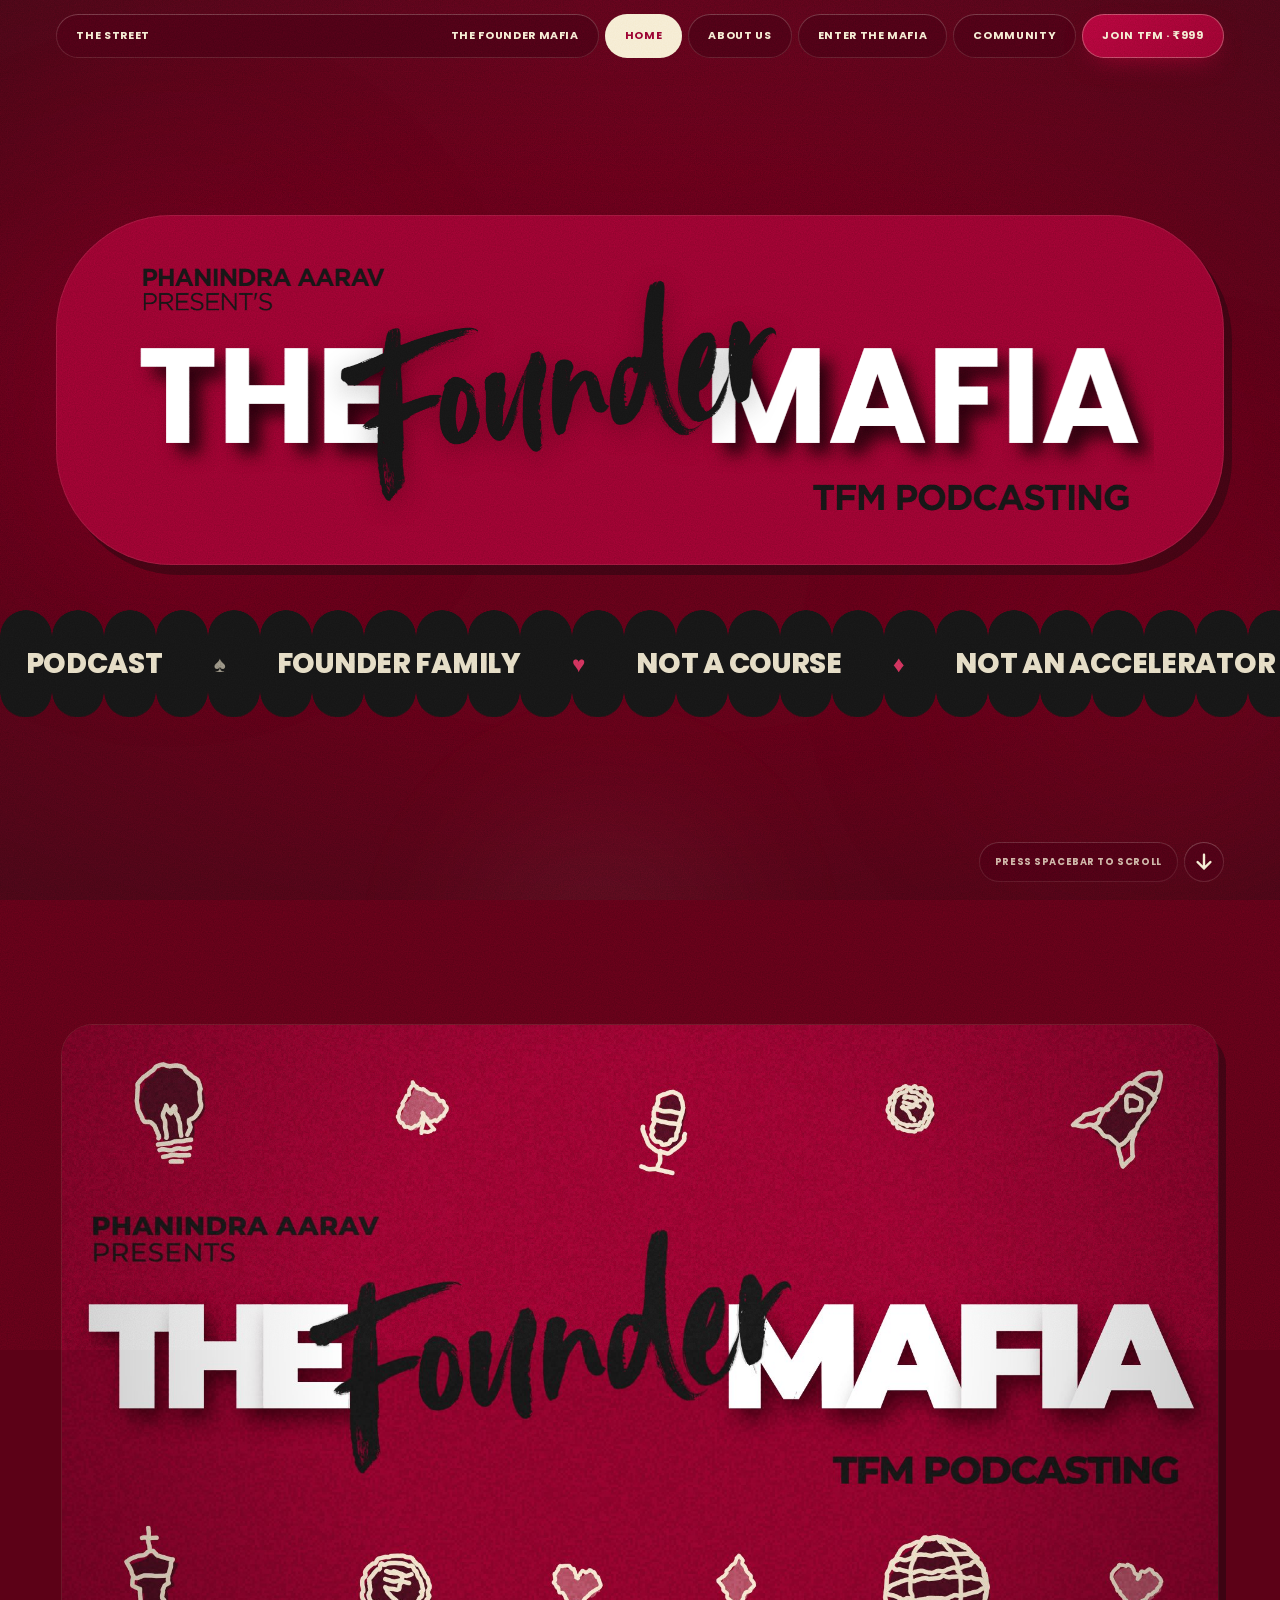
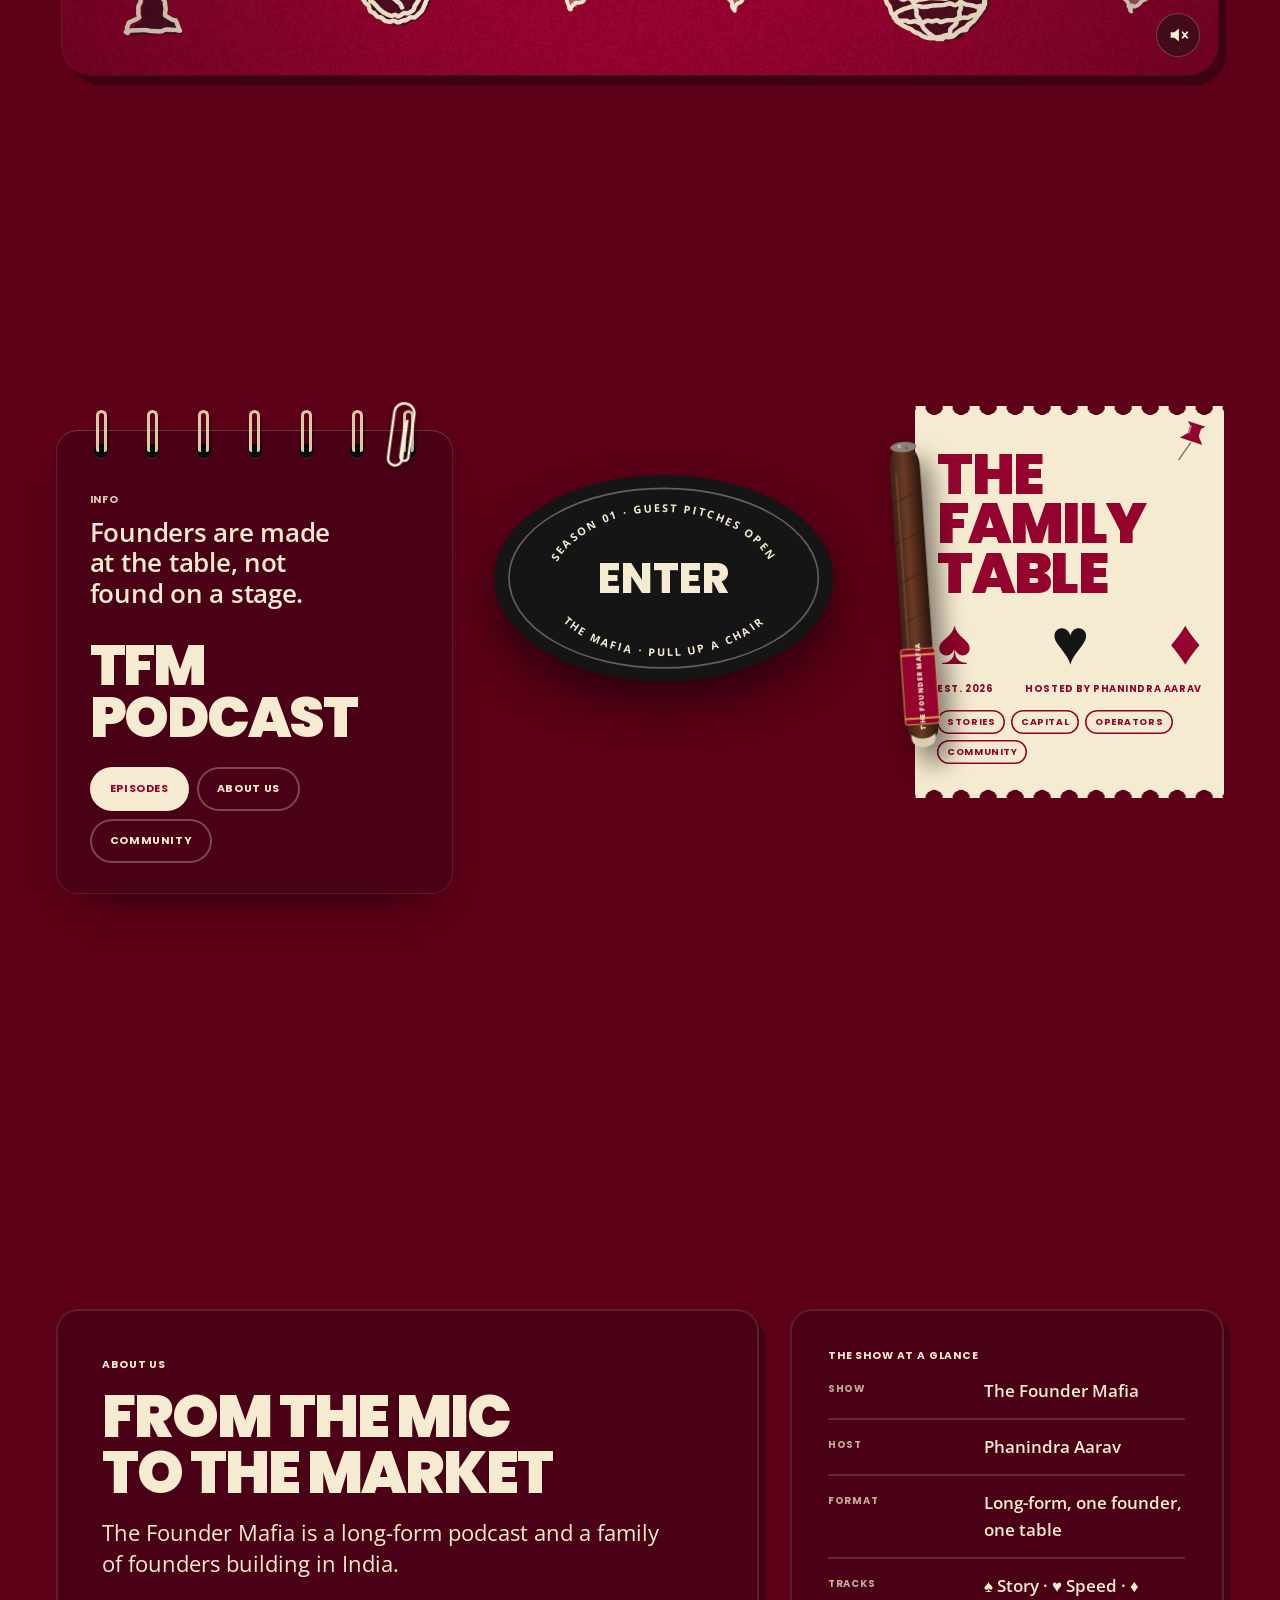
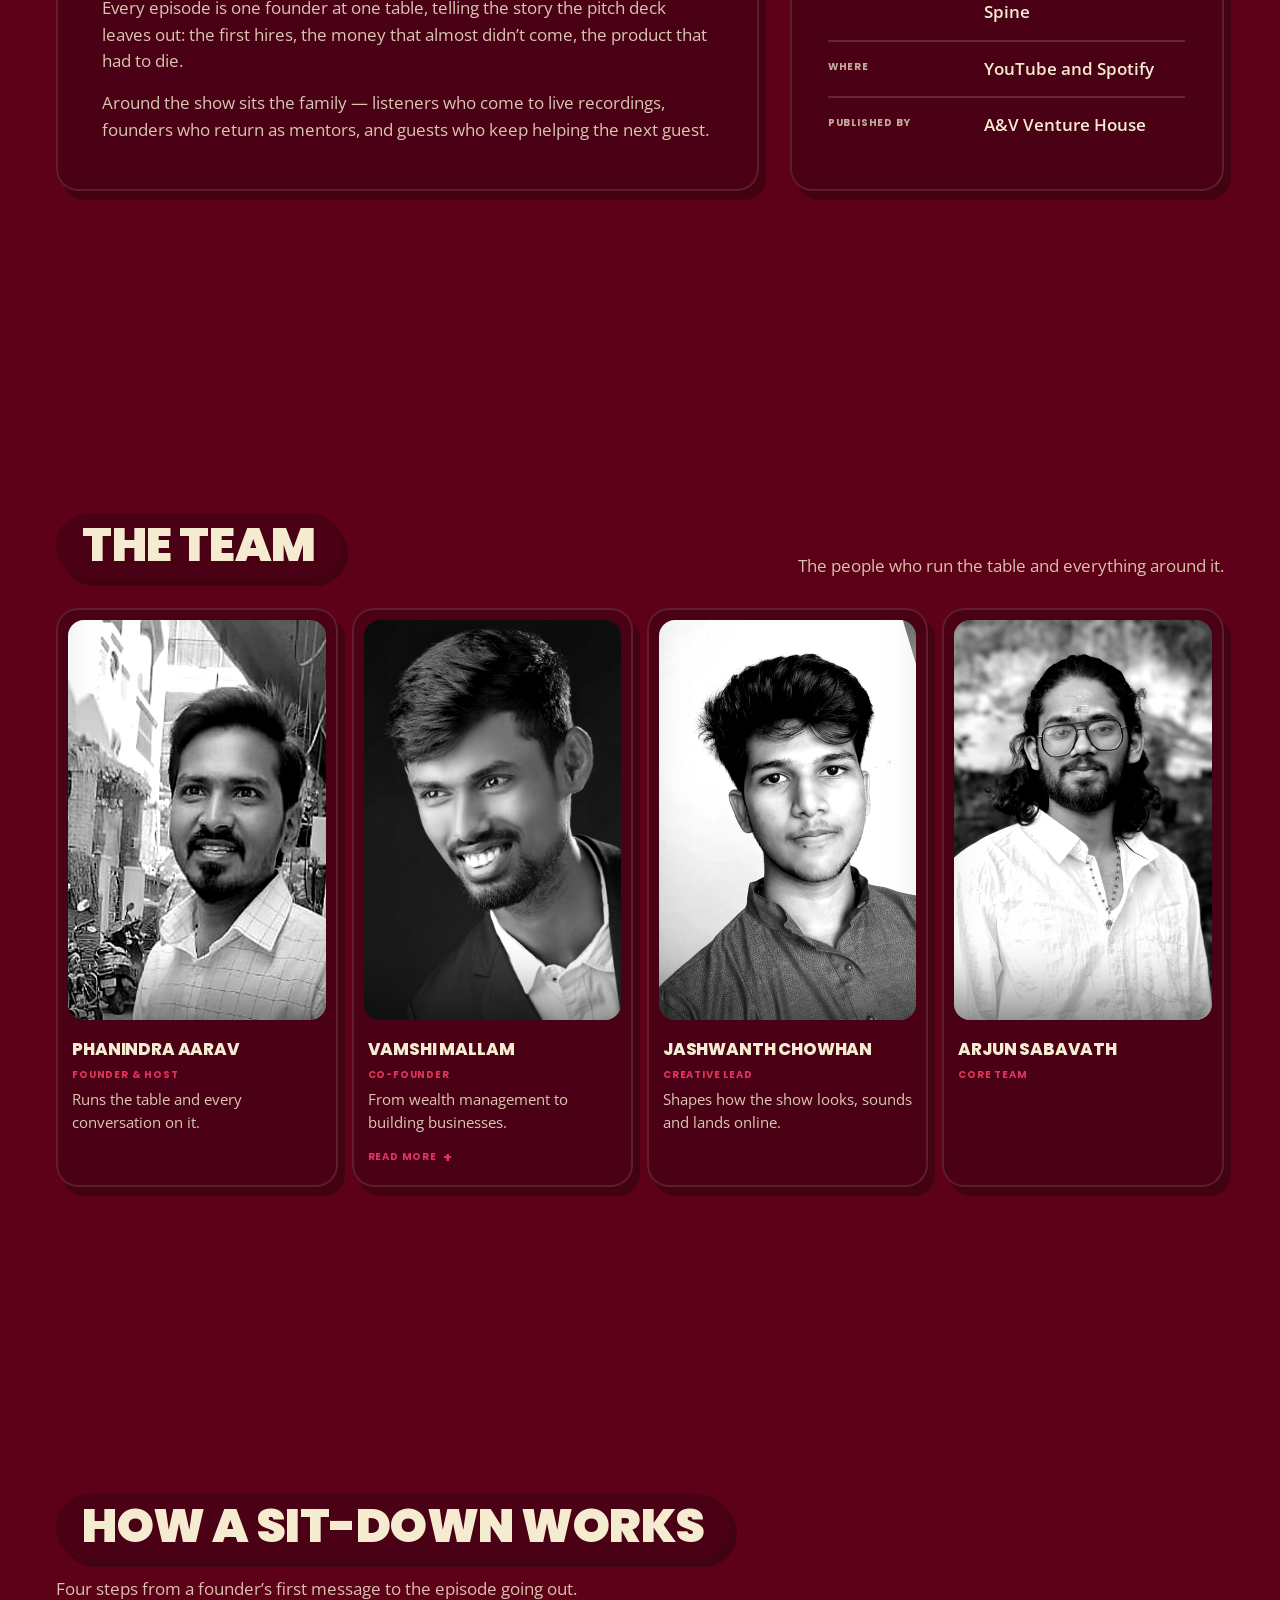
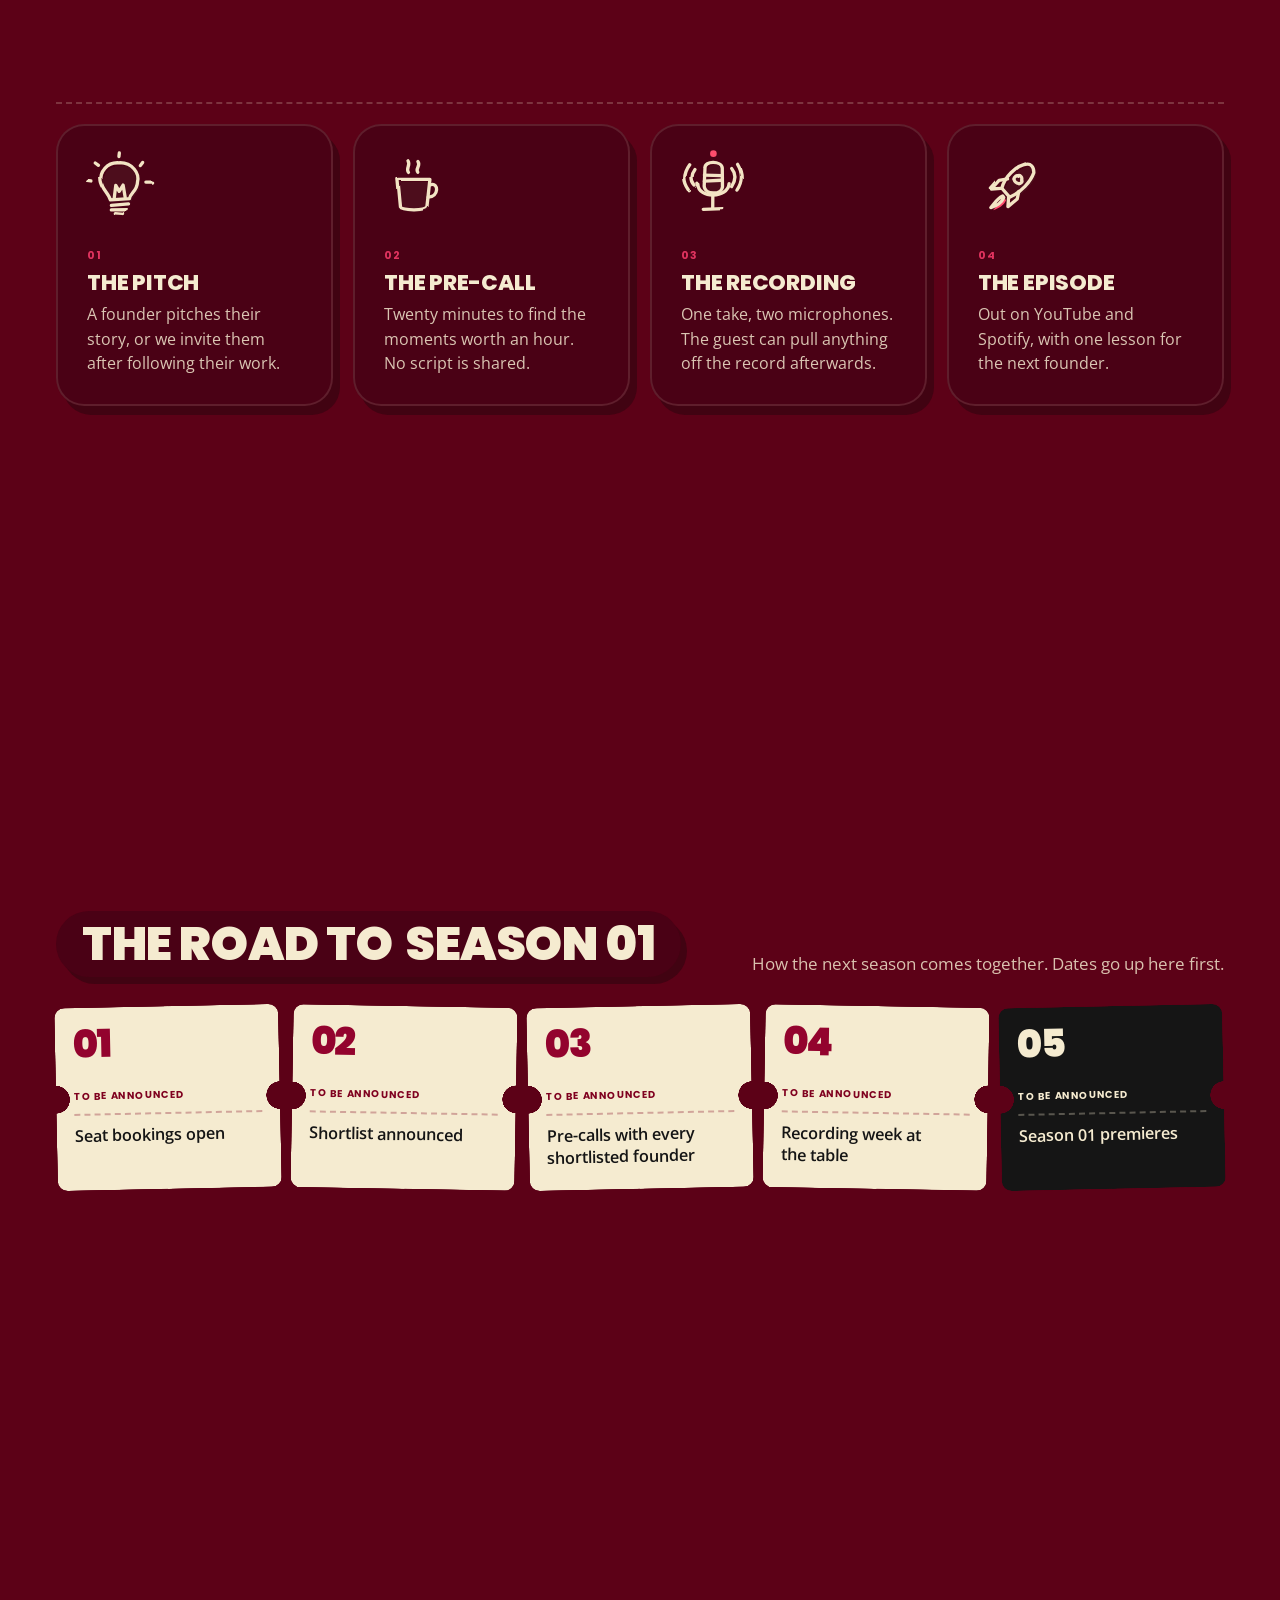
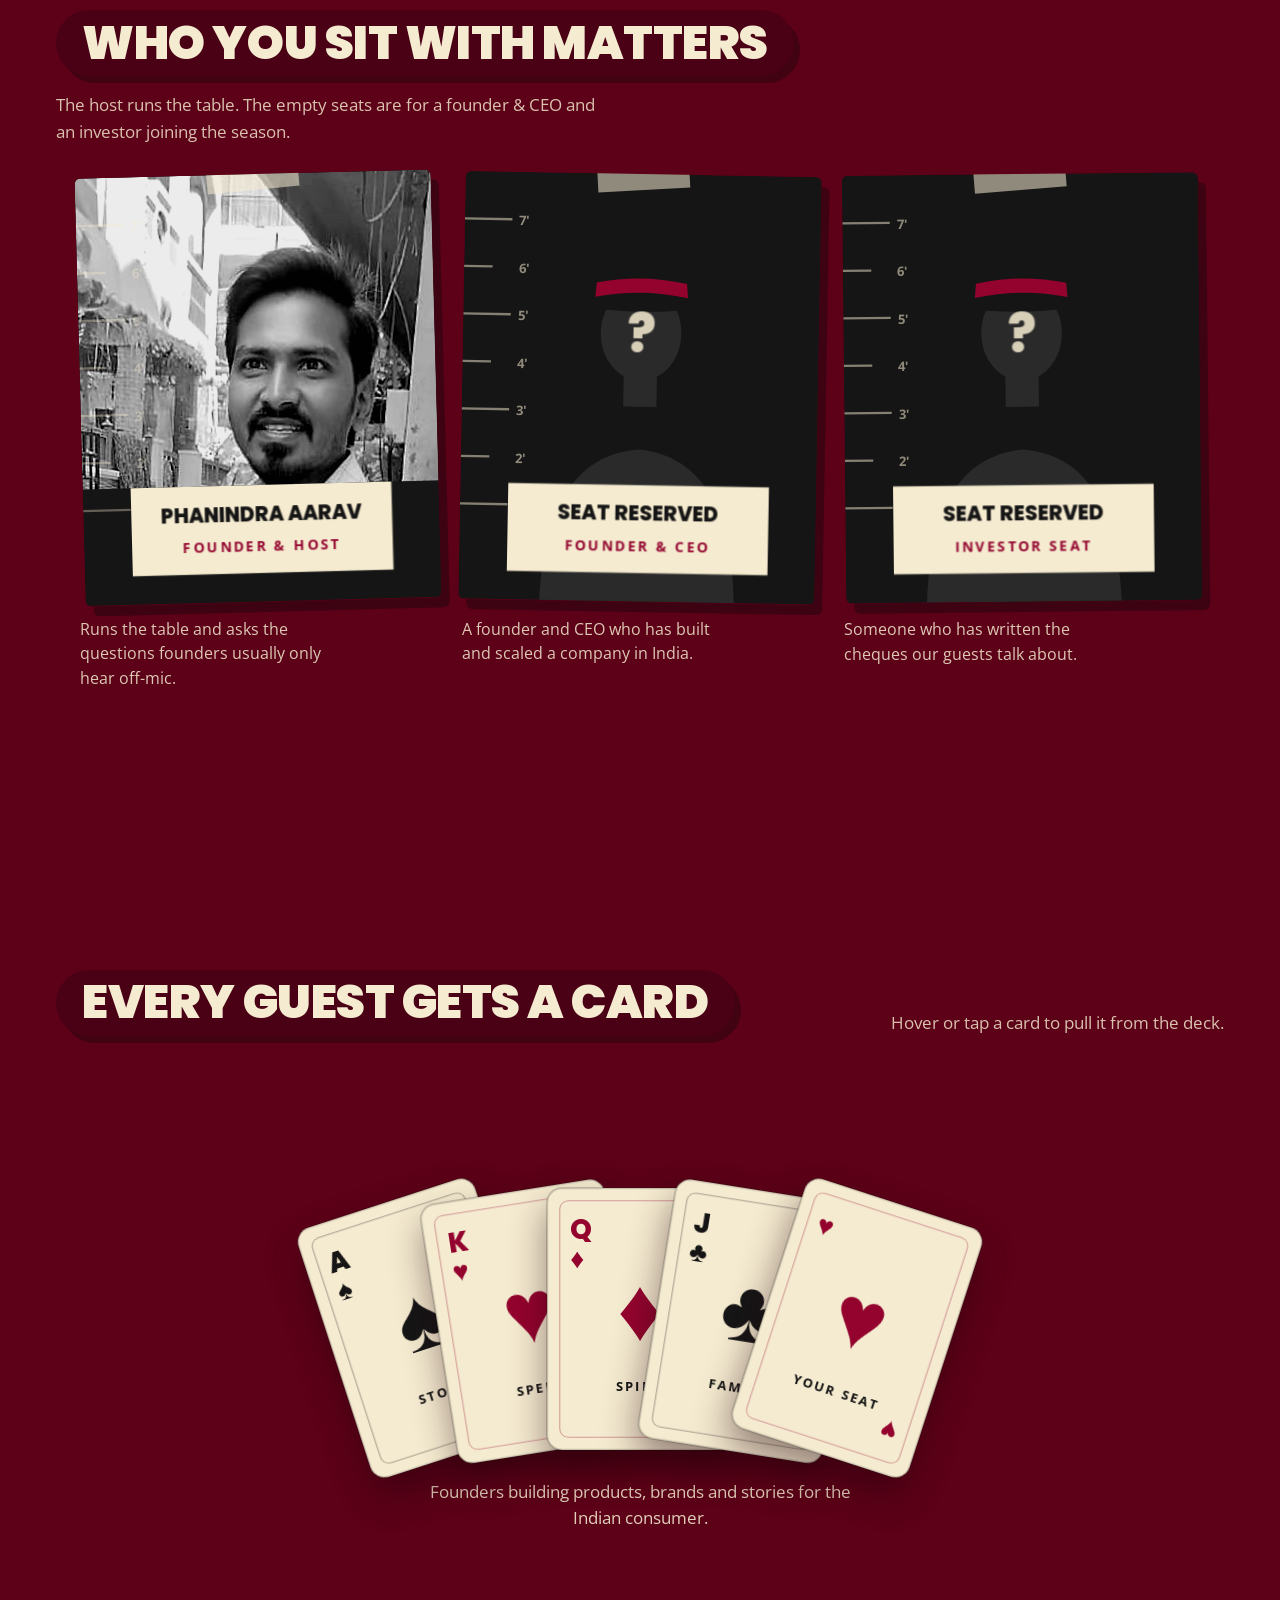
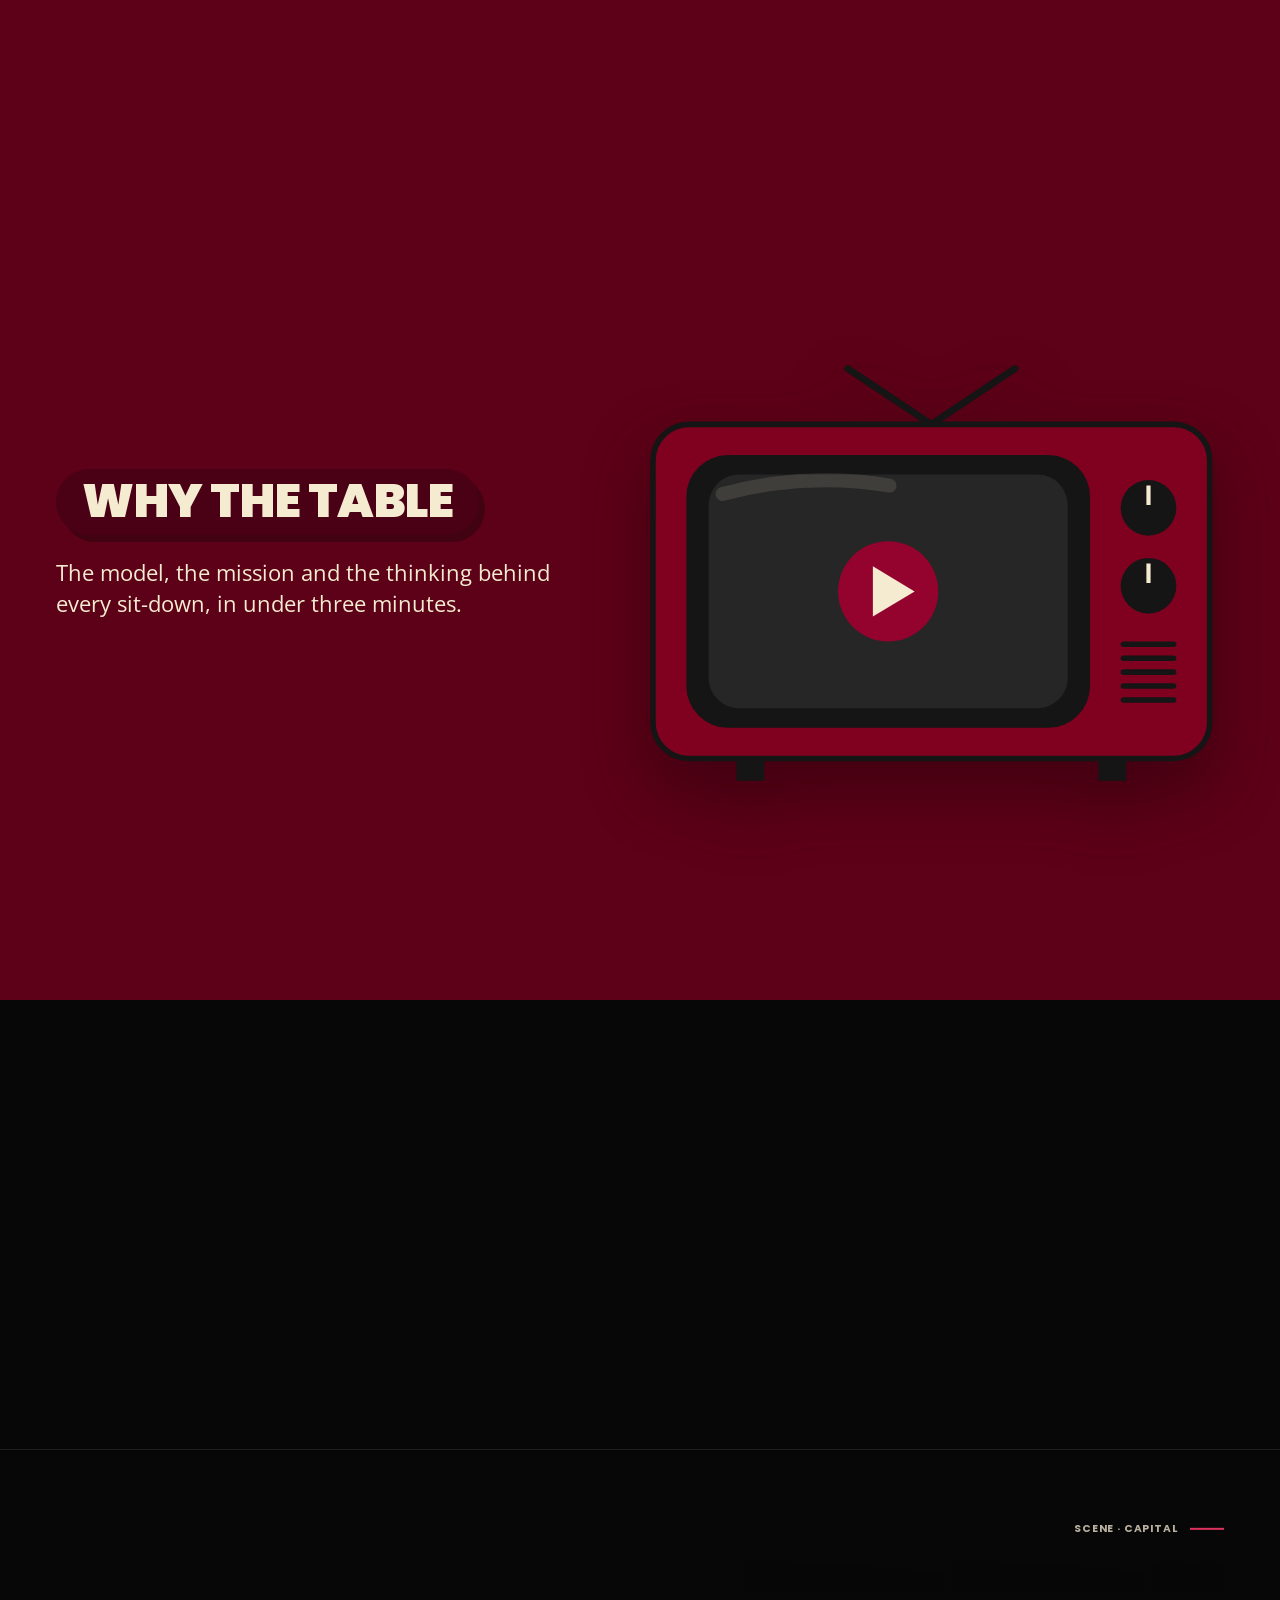
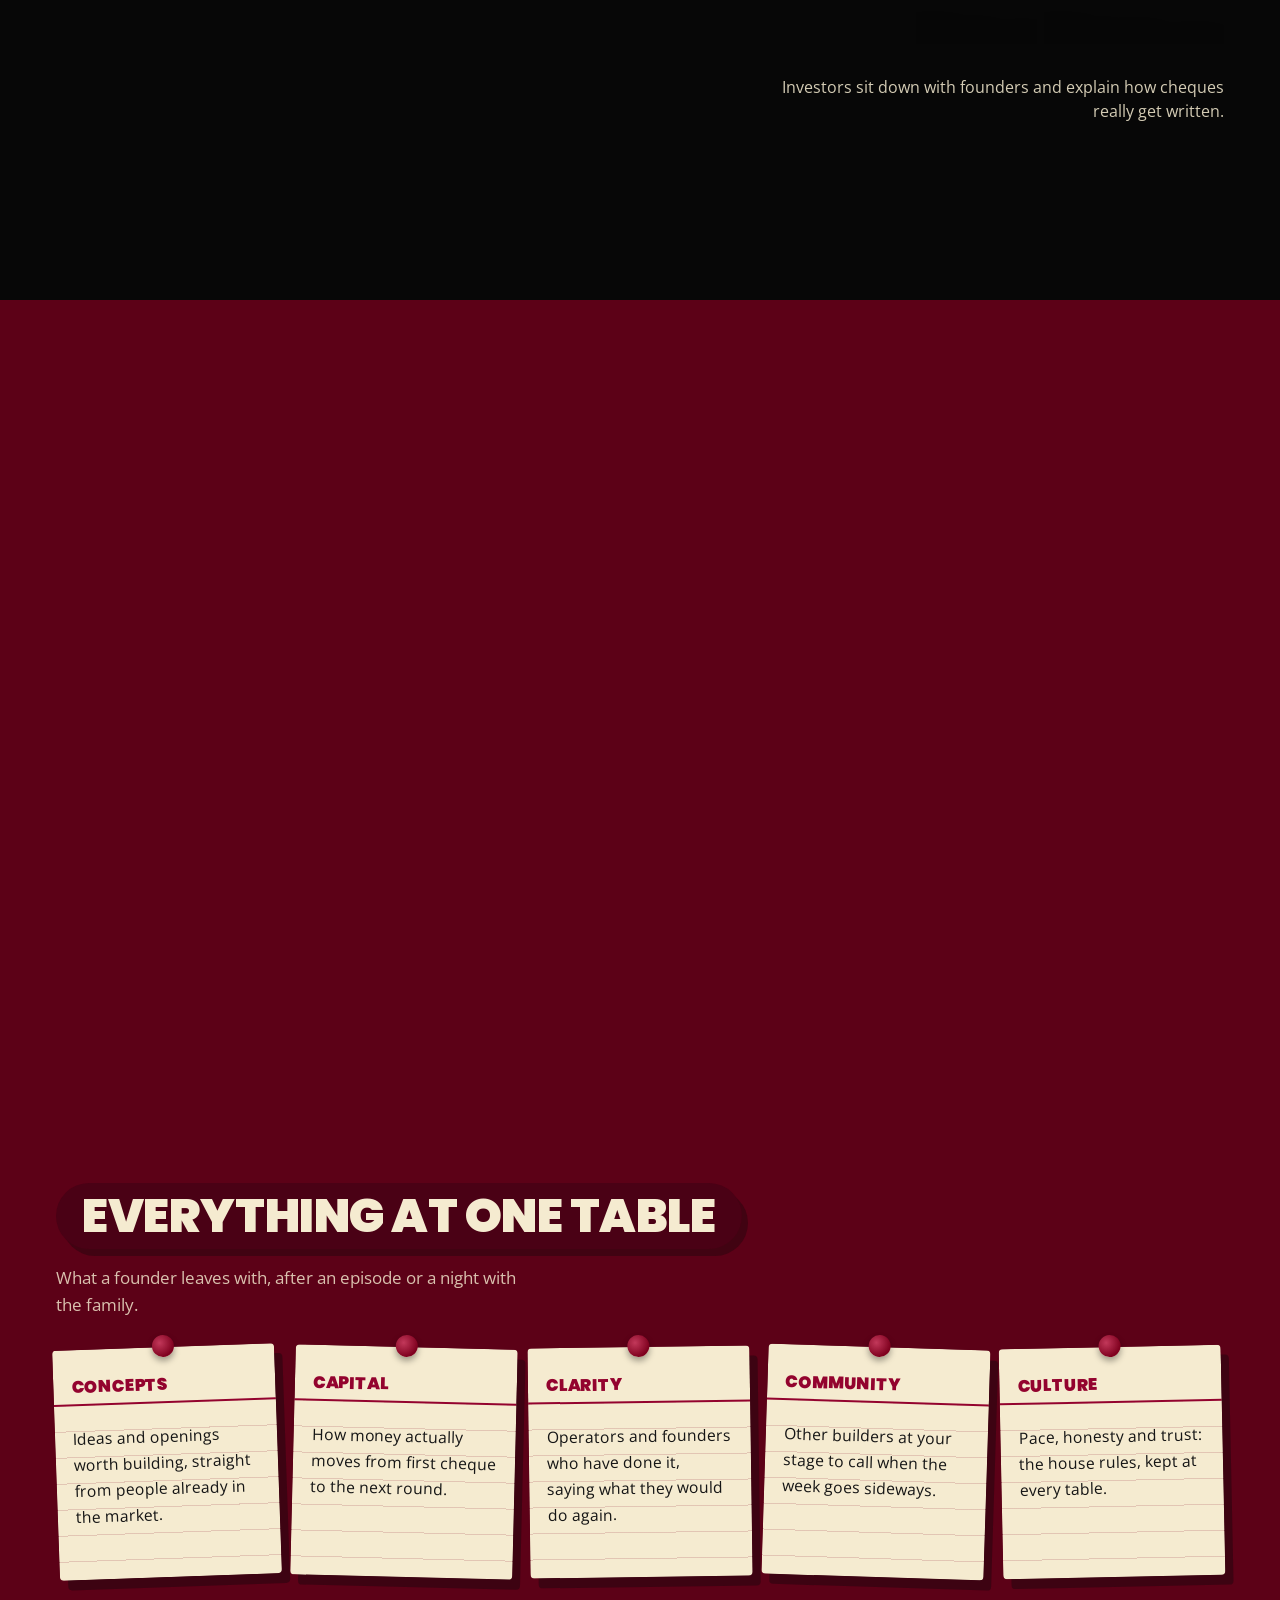
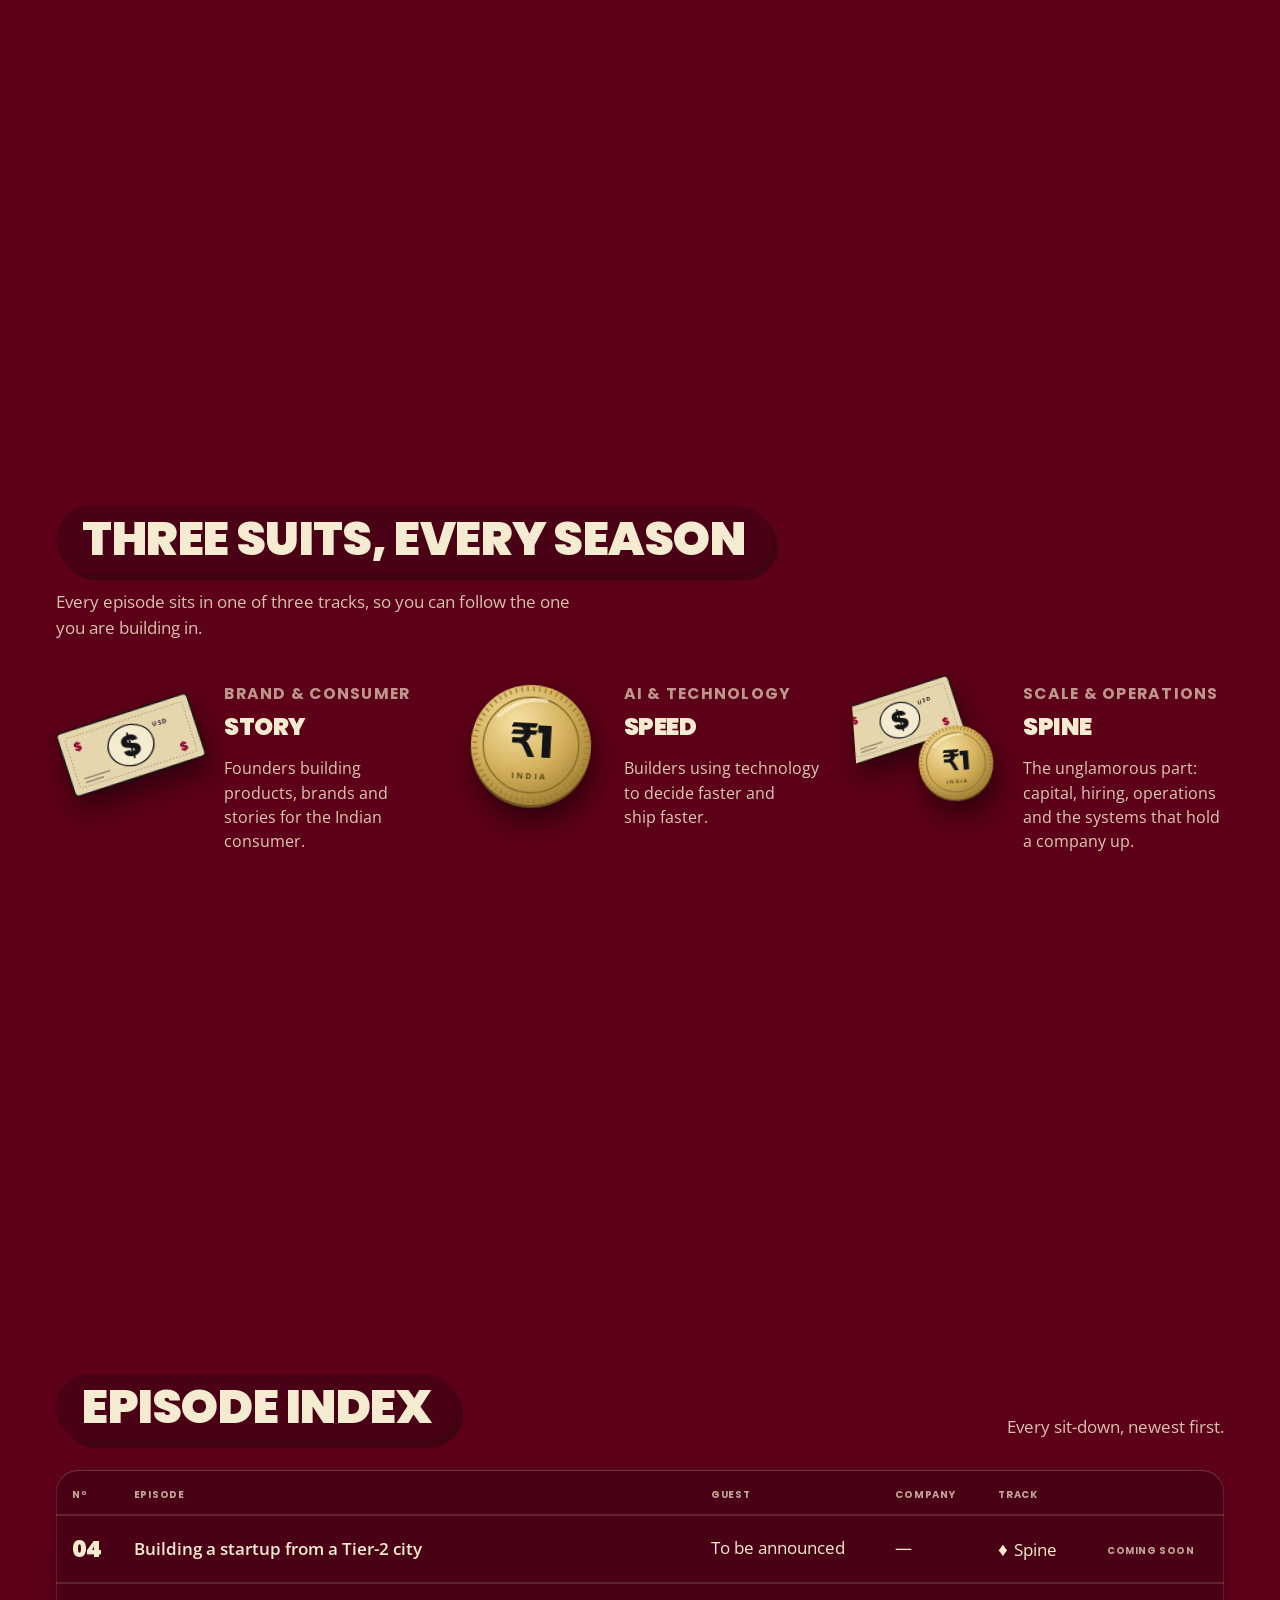
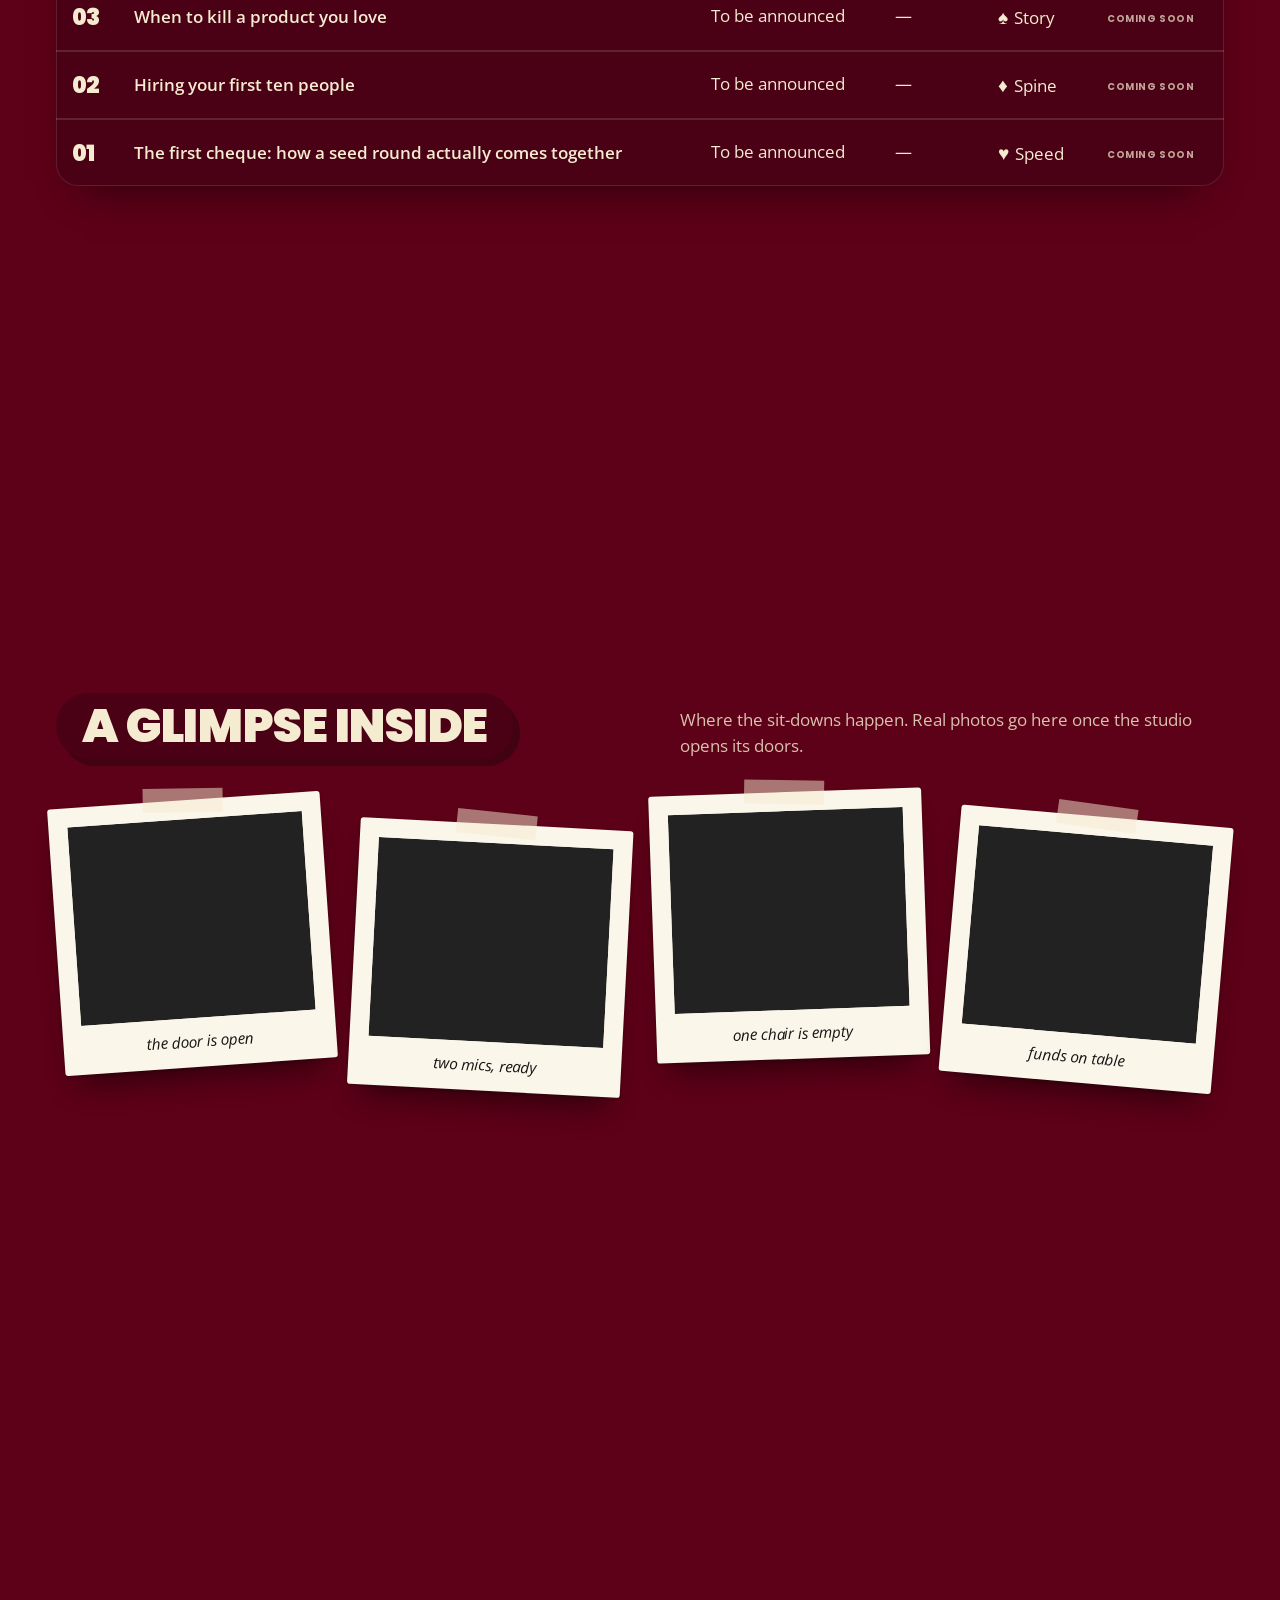
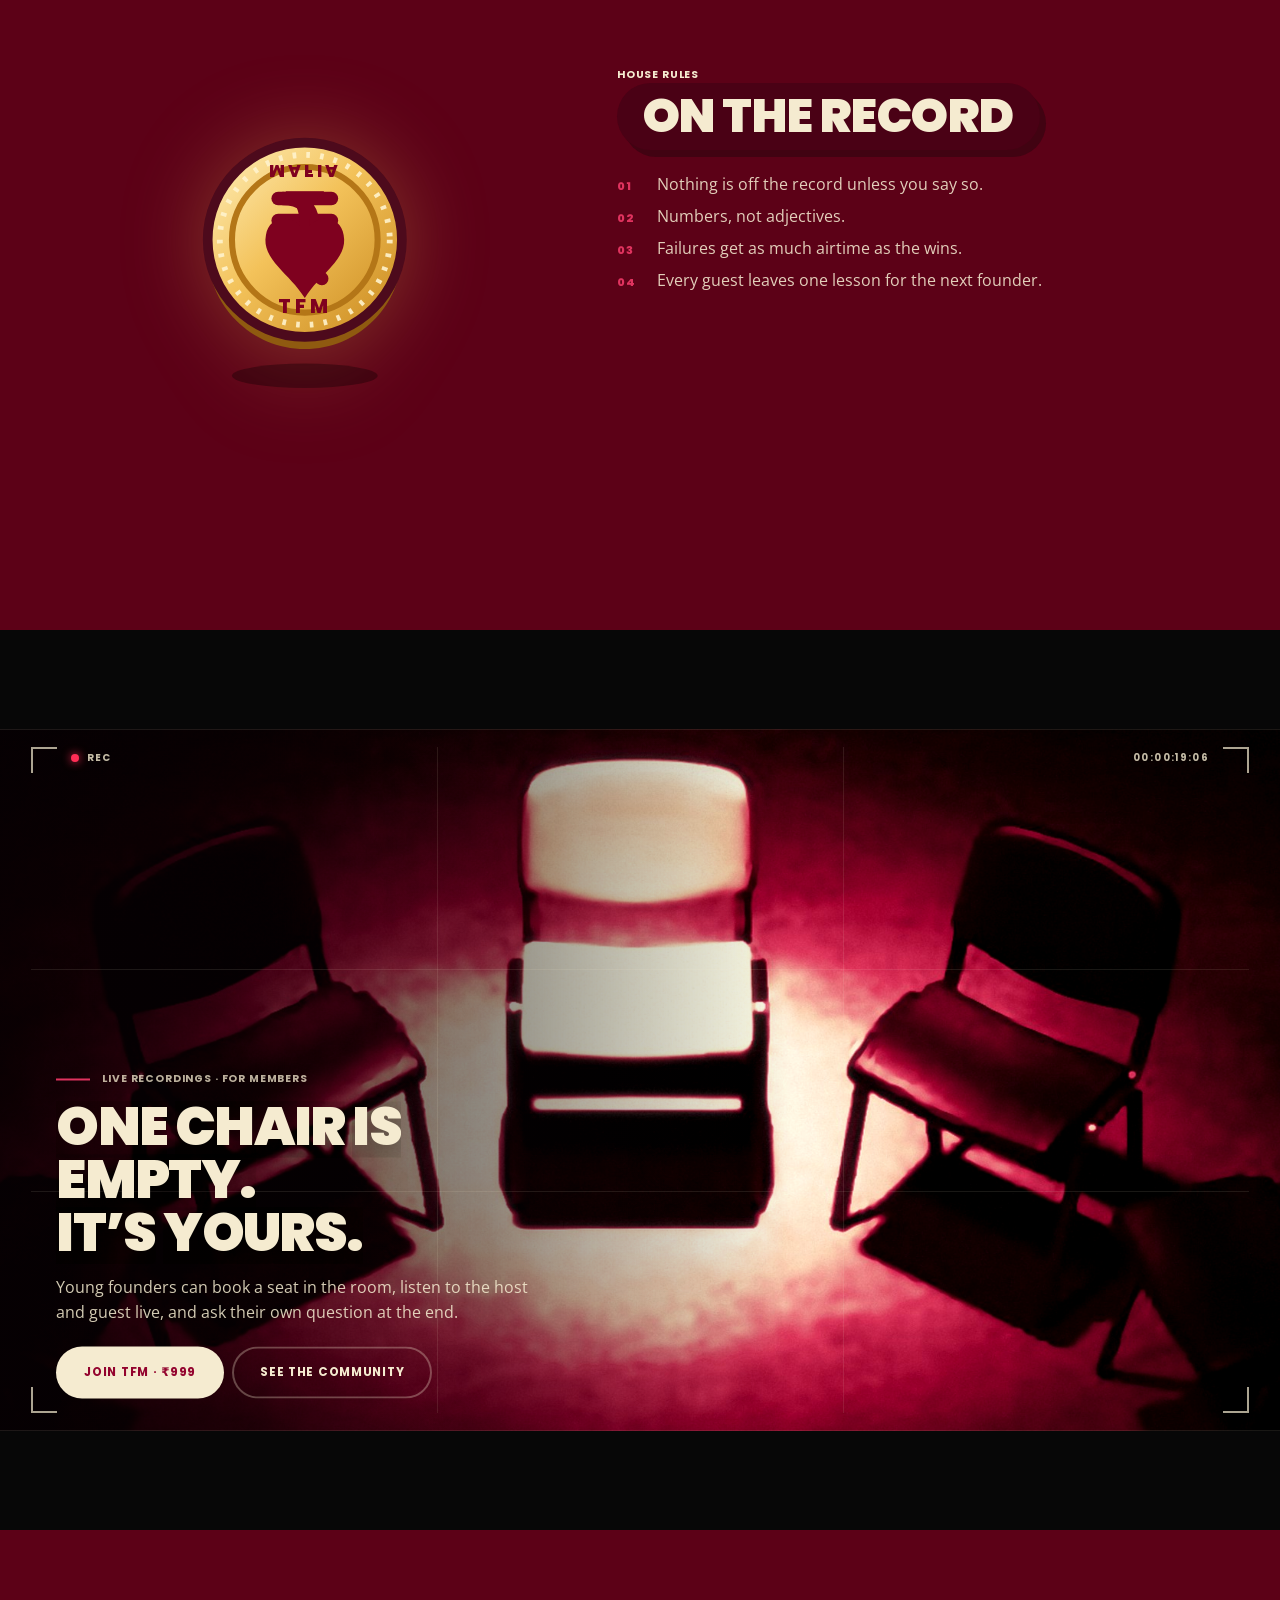
==== commit 0784c752: "Wordmark banner back in the hero, intro film in its own frame; doodles smaller, keep apart, stay off" ====
--- a/index.html
+++ b/index.html
@@ -23,8 +23,8 @@
   <meta name="twitter:image" content="https://thefoundermafia.com/img/og.jpg">
   <link rel="preload" href="fonts/poppins-latin-800-normal.woff2" as="font" type="font/woff2" crossorigin>
   <link rel="preload" href="fonts/open-sans-latin-400-normal.woff2" as="font" type="font/woff2" crossorigin>
-  <link rel="preload" href="media/intro-poster.jpg" as="image">
-  <link rel="stylesheet" href="styles.css?v=20261126g">
+  <link rel="preload" href="img/tfm-wordmark.png" as="image">
+  <link rel="stylesheet" href="styles.css?v=20261126i">
   <script>
     /* Loader failsafe. Runs before anything else and does not depend on main.js:
        if the page has not revealed itself after 3 s, or a script/stylesheet fails to load,
@@ -94,7 +94,15 @@
 
   <main id="main">
     <section class="hero desk" aria-label="The Founder Mafia" data-scene="The street">
-      <div class="hero-film drop" style="--d:0">
+      <div class="hero-pill hero-banner drop" style="--d:0">
+        <img class="hero-art" src="img/tfm-wordmark.png" width="1863" height="495" alt="Phanindra Aarav presents The Founder Mafia — TFM Podcasting">
+      </div>
+      <div class="scallop" aria-hidden="true"><div class="marquee"><ul><li>Podcast</li><li>Founder family</li><li>Not a course</li><li>Not an accelerator</li><li>Live sit-downs</li><li>On the record</li><li>Numbers, not adjectives</li><li>No slides</li></ul><ul><li>Podcast</li><li>Founder family</li><li>Not a course</li><li>Not an accelerator</li><li>Live sit-downs</li><li>On the record</li><li>Numbers, not adjectives</li><li>No slides</li></ul></div></div>
+      <p class="visually-hidden">Podcast and founder family. Not a course, not an accelerator: live sit-downs, on the record.</p>
+    </section>
+
+    <section class="block desk film-sec" aria-label="The intro" data-scene="The intro">
+      <div class="hero-film">
         <video class="hero-video" autoplay muted loop playsinline preload="auto" poster="media/intro-poster.jpg" width="1920" height="1080" aria-label="Intro: Idea, Launch, Capital — Phanindra Aarav presents The Founder Mafia, TFM Podcasting">
           <source src="media/intro-720.mp4" type="video/mp4" media="(max-width: 820px)">
           <source src="media/intro-1080.mp4" type="video/mp4">
@@ -104,9 +112,6 @@
           <svg class="i-on" viewBox="0 0 24 24" aria-hidden="true"><path d="M4 9v6h4l5 4V5L8 9H4z" fill="currentColor"/><path d="M16.5 8.5a5 5 0 0 1 0 7M19 6a8.5 8.5 0 0 1 0 12" fill="none" stroke="currentColor" stroke-width="2" stroke-linecap="round"/></svg>
         </button>
       </div>
-      </div>
-      <div class="scallop" aria-hidden="true"><div class="marquee"><ul><li>Podcast</li><li>Founder family</li><li>Not a course</li><li>Not an accelerator</li><li>Live sit-downs</li><li>On the record</li><li>Numbers, not adjectives</li><li>No slides</li></ul><ul><li>Podcast</li><li>Founder family</li><li>Not a course</li><li>Not an accelerator</li><li>Live sit-downs</li><li>On the record</li><li>Numbers, not adjectives</li><li>No slides</li></ul></div></div>
-      <p class="visually-hidden">Podcast and founder family. Not a course, not an accelerator: live sit-downs, on the record.</p>
     </section>
 
     <section class="block desk table-open" aria-labelledby="heroTitle" data-scene="The family table">
@@ -314,54 +319,49 @@
     </section>
   </main>
 
-  <footer class="site-footer" aria-label="Site footer" data-scene="The end">
-    <div class="foot-mark" aria-hidden="true">TFM</div>
-    <div class="foot-cta desk">
-      <p class="label">Until the next sit-down</p>
-      <p class="foot-cta-line">See you at the table.</p>
-      <p class="foot-cta-sub">Become a member of The Founder Mafia community — a one-time ₹999 membership.</p>
-      <div class="foot-cta-actions">
+  <footer class="site-footer pro-foot" aria-label="Site footer" data-scene="Footer">
+    <div class="pf-cta desk">
+      <div>
+        <p class="pf-kicker">Until the next sit-down</p>
+        <h2 class="pf-line">See you at the table.</h2>
+        <p class="pf-sub">Become a member of The Founder Mafia community — a one-time ₹999 membership.</p>
+      </div>
+      <div class="pf-actions">
         <a class="pill is-solid btn" href="enter.html#book">Join TFM · ₹999</a>
         <a class="pill btn" href="av-venture-house.html#join">Join the family</a>
       </div>
     </div>
 
-    <div class="foot-grid desk">
-      <div class="foot-brand">
-        <img src="img/tfm-logo.png" width="679" height="662" alt="TFM Podcasting" class="foot-logo">
-        <p>A long-form podcast and a family of founders helping to build in India. One table, two microphones, no slides — only investment.</p>
-        <p class="foot-socials" data-socials></p>
-      </div>
-      <nav class="foot-col" aria-label="Explore">
-        <p class="label">Explore</p>
+    <div class="pf-grid desk">
+      <div class="pf-brand">
+        <a class="pf-logo" href="index.html"><img src="img/tfm-logo.png" width="679" height="662" alt=""><span>The Founder Mafia</span></a>
+        <p>A long-form podcast and a family of founders building in India. One table, two microphones, no slides.</p>
+        <p class="pf-social" data-socials></p>
+      </div>
+      <nav class="pf-col" aria-label="Explore">
+        <h3>Explore</h3>
         <a href="index.html">Home</a>
-        <a href="index.html#about">About Us</a>
+        <a href="index.html#about">About us</a>
         <a href="enter.html">Enter the Mafia</a>
         <a href="community.html">Community</a>
       </nav>
-      <div class="foot-col">
-        <p class="label">Get involved</p>
-        <a href="enter.html#book">Join TFM · ₹999</a>
+      <nav class="pf-col" aria-label="Membership">
+        <h3>Membership</h3>
+        <a href="enter.html#book">Join the community</a>
+        <a href="enter.html#faq">Questions</a>
         <a href="av-venture-house.html#join">Join the family</a>
         <span data-contact></span>
-      </div>
-      <a class="foot-venture" href="av-venture-house.html" aria-label="A venture of A&amp;V Venture House — about the venture house">
-        <span class="label">A venture of</span>
-        <img src="media/av-mark.png" width="267" height="504" alt="" class="av-mark">
-        <span class="av-name">A&amp;V Venture House</span>
-        <span class="av-more">For investment</span>
+      </nav>
+      <a class="pf-venture" href="av-venture-house.html" aria-label="A venture of A&amp;V Venture House — for investment">
+        <img src="media/av-mark.png" width="267" height="504" alt="">
+        <span><small>A venture of</small><b>A&amp;V Venture House</b><em>For investment</em></span>
       </a>
     </div>
 
-    <div class="foot-end desk">
-      <span class="rule" aria-hidden="true"></span>
-      <b class="the-end-word">The End</b>
-      <span class="rule" aria-hidden="true"></span>
-    </div>
-    <div class="foot-legal desk">
+    <div class="pf-bottom desk">
       <p data-copyright>© 2026 A&amp;V Venture House Pvt. Ltd.</p>
-      <button class="to-top" type="button" data-top>Back to the top <span aria-hidden="true">↑</span></button>
       <p data-last-update>Last update</p>
+      <button class="pf-top" type="button" data-top>Back to top <span aria-hidden="true">↑</span></button>
     </div>
   </footer>
 
@@ -370,6 +370,6 @@
     <button class="round" type="button" aria-label="Scroll down"><svg viewBox="0 0 24 24" aria-hidden="true"><path d="M12 4v15M5 12l7 7 7-7" fill="none" stroke="currentColor" stroke-width="2.6" stroke-linecap="round" stroke-linejoin="round"/></svg></button>
   </div>
 
-  <script type="module" src="main.js?v=20261126g"></script>
+  <script type="module" src="main.js?v=20261126i"></script>
 </body>
 </html>
--- a/styles.css
+++ b/styles.css
@@ -1568,10 +1568,10 @@
 .k-globe .spin { animation: globe-spin 3.2s linear infinite; }
 @keyframes globe-spin { to { transform: translateX(19px); } }
 /* the case opens, a page peeks out, it shuts again */
-.k-briefcase .lid { transform-origin: 87px 40px; animation: case-lid 3.6s ease-in-out infinite; }
+.k-briefcase .lid { transform-origin: 12px 52px; animation: case-lid 3.6s cubic-bezier(.5, 0, .3, 1.3) infinite; }
 .k-briefcase .paper { animation: case-paper 3.6s ease-in-out infinite; }
-@keyframes case-lid { 0%, 25%, 90%, 100% { transform: rotate(0); } 45%, 75% { transform: rotate(-38deg); } }
-@keyframes case-paper { 0%, 30%, 85%, 100% { transform: translateY(22px); } 50%, 72% { transform: translateY(0); } }
+@keyframes case-lid { 0%, 22%, 92%, 100% { transform: rotate(0); } 42%, 76% { transform: rotate(-58deg); } }
+@keyframes case-paper { 0%, 34%, 84%, 100% { transform: translateY(24px); } 52%, 72% { transform: translateY(0); } }
 /* the mic is live: red light blinking, sound coming in */
 .k-mic .rec { animation: rec-blink 1.2s steps(1) infinite; }
 .k-mic .waves path { animation: mic-wave 1.6s ease-out infinite; }
@@ -1638,7 +1638,7 @@
 
 /* ── House rules: a 2D coin toss instead of the 3D coin ── */
 .rules2d-grid { display: grid; grid-template-columns: minmax(0, 0.9fr) minmax(0, 1.1fr); gap: clamp(24px, 5vw, 80px); align-items: center; }
-.rules2d-art { display: grid; place-items: center; padding-top: 150px; }
+.rules2d-art { display: grid; place-items: center; padding-top: 120px; }
 .rules-coin { width: clamp(180px, 22vw, 300px); aspect-ratio: 1; }
 .rules-coin svg { width: 100%; height: 100%; filter: url(#tfm-boil) drop-shadow(0 16px 14px rgba(30, 0, 8, 0.45)); }
 .rules2d .house-rules { margin-top: 22px; }
@@ -1668,3 +1668,73 @@
 }
 .topbar .pill:not([aria-current="page"]):not(.is-solid):not(.nav-book):hover, .round:hover { background: #3a0010 !important; }
 .member, .about-grid > *, .faq details, .meetups li, .ticket-card { box-shadow: inset 0 0 0 2px rgba(245, 235, 208, 0.12), 7px 9px 0 rgba(21, 8, 12, 0.38) !important; }
+
+/* ── Doodles keep out of the landing banner and the film ── */
+.doodle.is-clear, .doodle.is-gone { opacity: 0 !important; }
+
+/* ── The intro film, now its own frame under the banner ── */
+.film-sec { display: grid; place-items: center; }
+.film-sec .hero-film { margin: 0 auto; }
+
+/* ── Gold TFM coin: heads ₹, tails ♠, a shine sweeping across ── */
+.k-coin .heads { animation: coin-heads 3s infinite; }
+.k-coin .tails { animation: coin-tails 3s infinite; }
+@keyframes coin-heads { 0%, 18.4% { opacity: 1; } 18.5%, 30.9% { opacity: 0; } 31%, 43% { opacity: 1; } 43.1%, 55.4% { opacity: 0; } 55.5%, 100% { opacity: 1; } }
+@keyframes coin-tails { 0%, 18.4% { opacity: 0; } 18.5%, 30.9% { opacity: 1; } 31%, 43% { opacity: 0; } 43.1%, 55.4% { opacity: 1; } 55.5%, 100% { opacity: 0; } }
+.k-coin .shine { animation: coin-shine 3s ease-in-out infinite; }
+@keyframes coin-shine { 0%, 66% { transform: rotate(25deg) translateX(0); } 90%, 100% { transform: rotate(25deg) translateX(150px); } }
+.k-coin .cshadow { transform-origin: 50px 106px; animation: coin-shadow 3s cubic-bezier(.45, 0, .55, 1) infinite; }
+@keyframes coin-shadow { 0%, 12% { transform: scale(1); opacity: 1; } 37% { transform: scale(0.5); opacity: 0.4; } 62%, 100% { transform: scale(1); opacity: 1; } 66% { transform: scale(1.12); } }
+.rules-coin svg { filter: drop-shadow(0 0 40px rgba(243, 194, 90, 0.28)); }
+.doodle .k-coin .cshadow { display: none; }
+
+/* ── Footer: a calm, professional close on every page ── */
+.site-footer.pro-foot {
+  display: grid; grid-template-rows: 1fr auto auto; min-height: 100svh; padding: clamp(90px, 12vh, 130px) 0 calc(24px + env(safe-area-inset-bottom));
+  background: #2a0009; box-shadow: inset 0 2px 0 rgba(245, 235, 208, 0.08);
+}
+.pro-foot .pf-cta { align-self: center; display: flex; flex-wrap: wrap; align-items: end; justify-content: space-between; gap: 28px 48px; padding-bottom: clamp(40px, 7vh, 80px); }
+.pf-kicker { font: 700 0.7rem var(--display); letter-spacing: 0.14em; text-transform: uppercase; color: #e0335f; }
+.pf-line { margin-top: 12px; font: 900 clamp(2.4rem, 6.4vw, 6rem) var(--display); line-height: 0.92; letter-spacing: -0.035em; text-transform: uppercase; }
+.pf-sub { margin-top: 16px; max-width: 34rem; color: rgba(245, 235, 208, 0.78); font-size: 1.05rem; }
+.pf-actions { display: flex; flex-wrap: wrap; gap: 10px; }
+.pf-actions .pill:not(.is-solid) { background: transparent; box-shadow: inset 0 0 0 2px rgba(245, 235, 208, 0.3); }
+.pro-foot .pf-grid {
+  display: grid; grid-template-columns: minmax(0, 1.5fr) minmax(0, 0.8fr) minmax(0, 0.9fr) minmax(0, 1.1fr); gap: 32px clamp(24px, 4vw, 64px);
+  padding-block: clamp(36px, 6vh, 56px); border-top: 1px solid rgba(245, 235, 208, 0.14); border-bottom: 1px solid rgba(245, 235, 208, 0.14);
+}
+.pf-brand { display: grid; gap: 14px; align-content: start; }
+.pf-logo { display: inline-flex; align-items: center; gap: 12px; text-decoration: none; color: var(--sand); font: 800 1.05rem var(--display); text-transform: uppercase; letter-spacing: 0.01em; }
+.pf-logo img { width: 46px; height: auto; }
+.pf-brand p { max-width: 24rem; color: rgba(245, 235, 208, 0.72); font-size: 0.95rem; }
+.pf-social { display: flex; flex-wrap: wrap; gap: 6px; }
+.pf-social:empty { display: none; }
+.pf-social .pill { min-height: 34px; padding: 0 14px; font-size: 0.62rem; background: transparent !important; box-shadow: inset 0 0 0 1px rgba(245, 235, 208, 0.3); }
+.pf-col { display: grid; gap: 4px; align-content: start; }
+.pf-col h3 { margin-bottom: 10px; font: 700 0.68rem var(--display); letter-spacing: 0.14em; text-transform: uppercase; color: rgba(245, 235, 208, 0.5); }
+.pf-col a { justify-self: start; padding: 4px 0; color: rgba(245, 235, 208, 0.88); text-decoration: none; font-size: 0.98rem; background: linear-gradient(currentColor, currentColor) 0 100% / 0 1px no-repeat; transition: background-size 0.35s, color 0.2s; }
+.pf-col a:hover { color: var(--sand); background-size: 100% 1px; }
+.pf-venture {
+  display: grid; grid-template-columns: auto 1fr; align-items: center; gap: 16px; align-self: start;
+  padding: 18px 20px; border-radius: 20px; text-decoration: none; color: var(--sand);
+  background: #3a0010; box-shadow: inset 0 0 0 2px rgba(245, 235, 208, 0.1), 6px 8px 0 rgba(10, 0, 3, 0.4);
+  transition: transform 0.3s, box-shadow 0.3s;
+}
+.pf-venture img { width: auto; height: 62px; }
+.pf-venture span { display: grid; gap: 2px; }
+.pf-venture small { font: 700 0.6rem var(--display); letter-spacing: 0.12em; text-transform: uppercase; color: rgba(245, 235, 208, 0.55); }
+.pf-venture b { font: 800 0.95rem var(--display); text-transform: uppercase; }
+.pf-venture em { font: 700 0.62rem var(--display); font-style: normal; letter-spacing: 0.1em; text-transform: uppercase; color: #f0a35a; }
+.pf-venture:hover { transform: translate(-2px, -3px); box-shadow: inset 0 0 0 2px rgba(240, 163, 90, 0.4), 9px 12px 0 rgba(10, 0, 3, 0.4); }
+.pro-foot .pf-bottom { display: flex; flex-wrap: wrap; align-items: center; justify-content: space-between; gap: 8px 24px; padding-top: 20px; }
+.pf-bottom p { font-size: 0.85rem; color: rgba(245, 235, 208, 0.6); }
+.pf-top { border: 0; background: none; cursor: pointer; padding: 6px 0; font: 700 0.68rem var(--display); letter-spacing: 0.1em; text-transform: uppercase; color: var(--sand); }
+.pf-top:hover { color: #e0335f; }
+.pf-top:focus-visible, .pf-col a:focus-visible, .pf-venture:focus-visible { outline: 2px solid var(--sand); outline-offset: 4px; }
+@media (max-width: 1024px) { .pro-foot .pf-grid { grid-template-columns: 1fr 1fr; } }
+@media (max-width: 600px) {
+  .site-footer.pro-foot { min-height: 0; padding-top: 80px; }
+  .pro-foot .pf-grid { grid-template-columns: 1fr 1fr; }
+  .pf-brand, .pf-venture { grid-column: 1 / -1; }
+  .pro-foot .pf-bottom { flex-direction: column; align-items: flex-start; }
+}
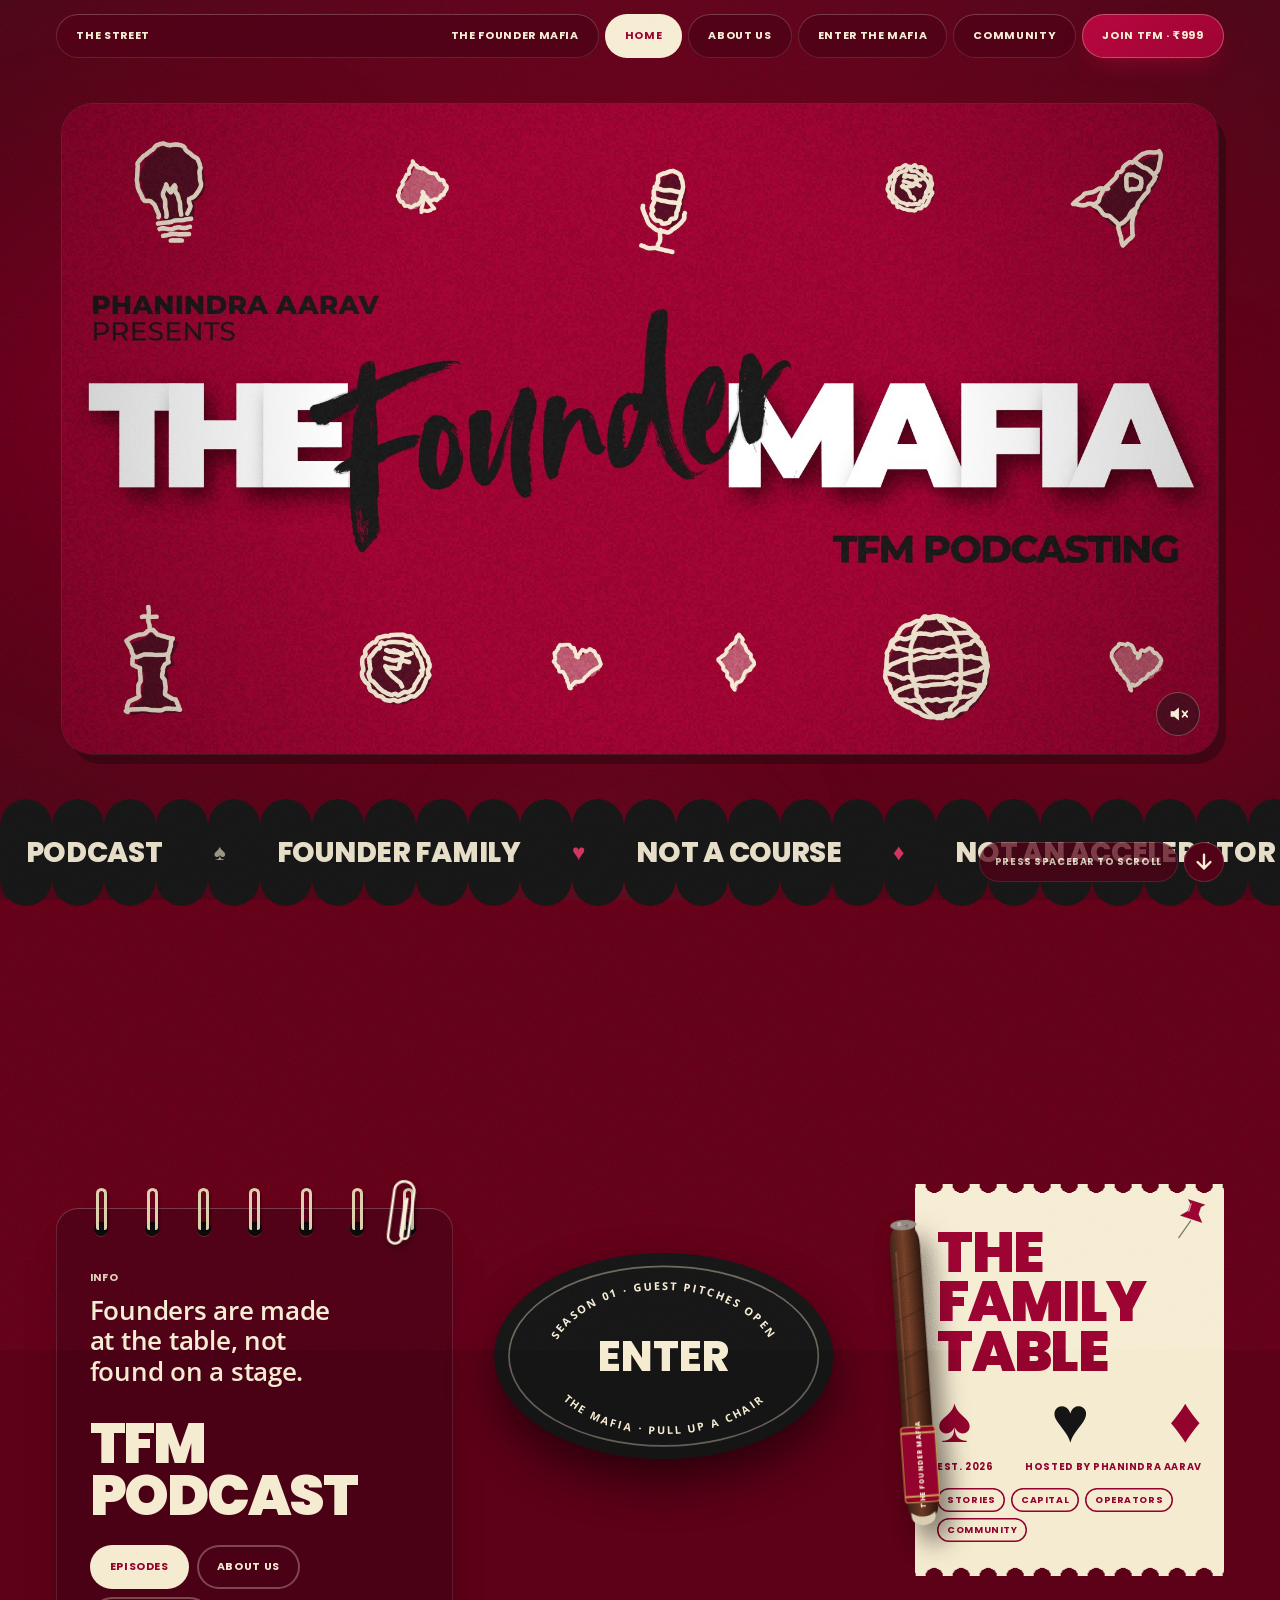
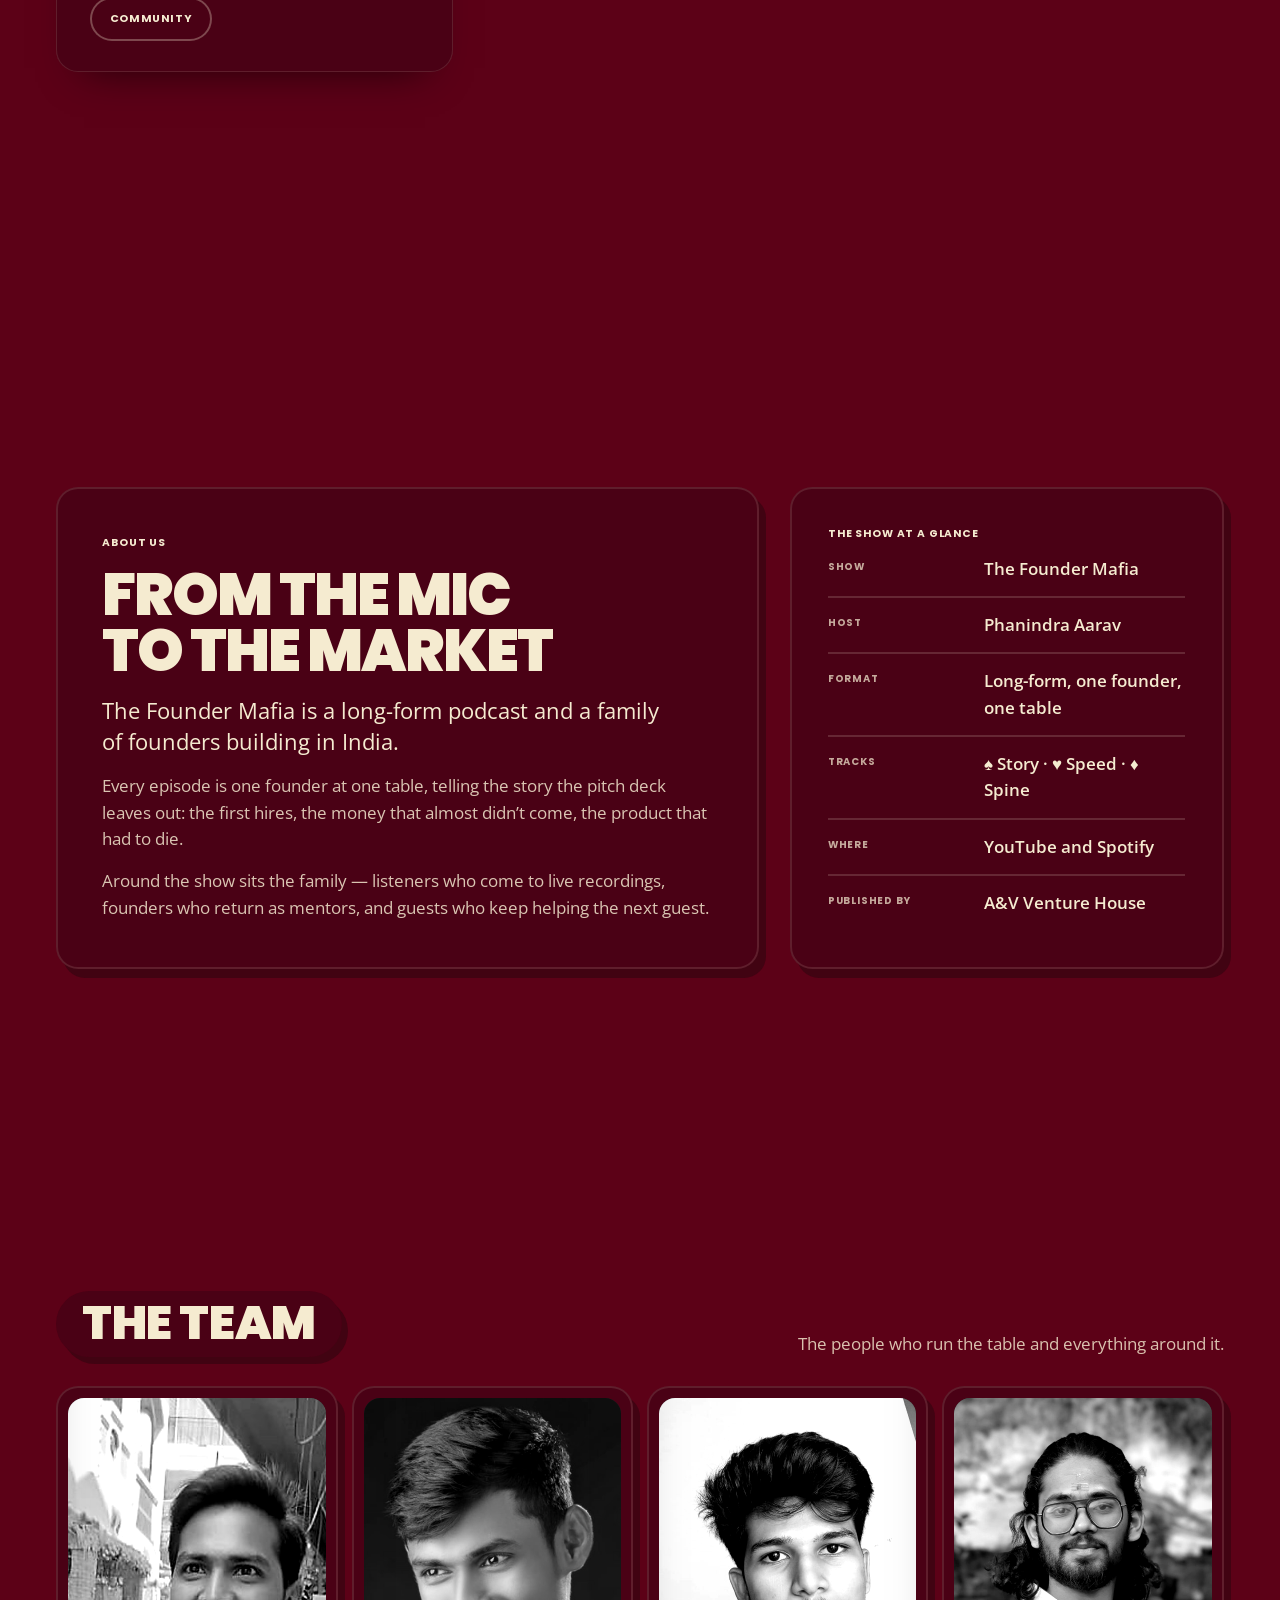
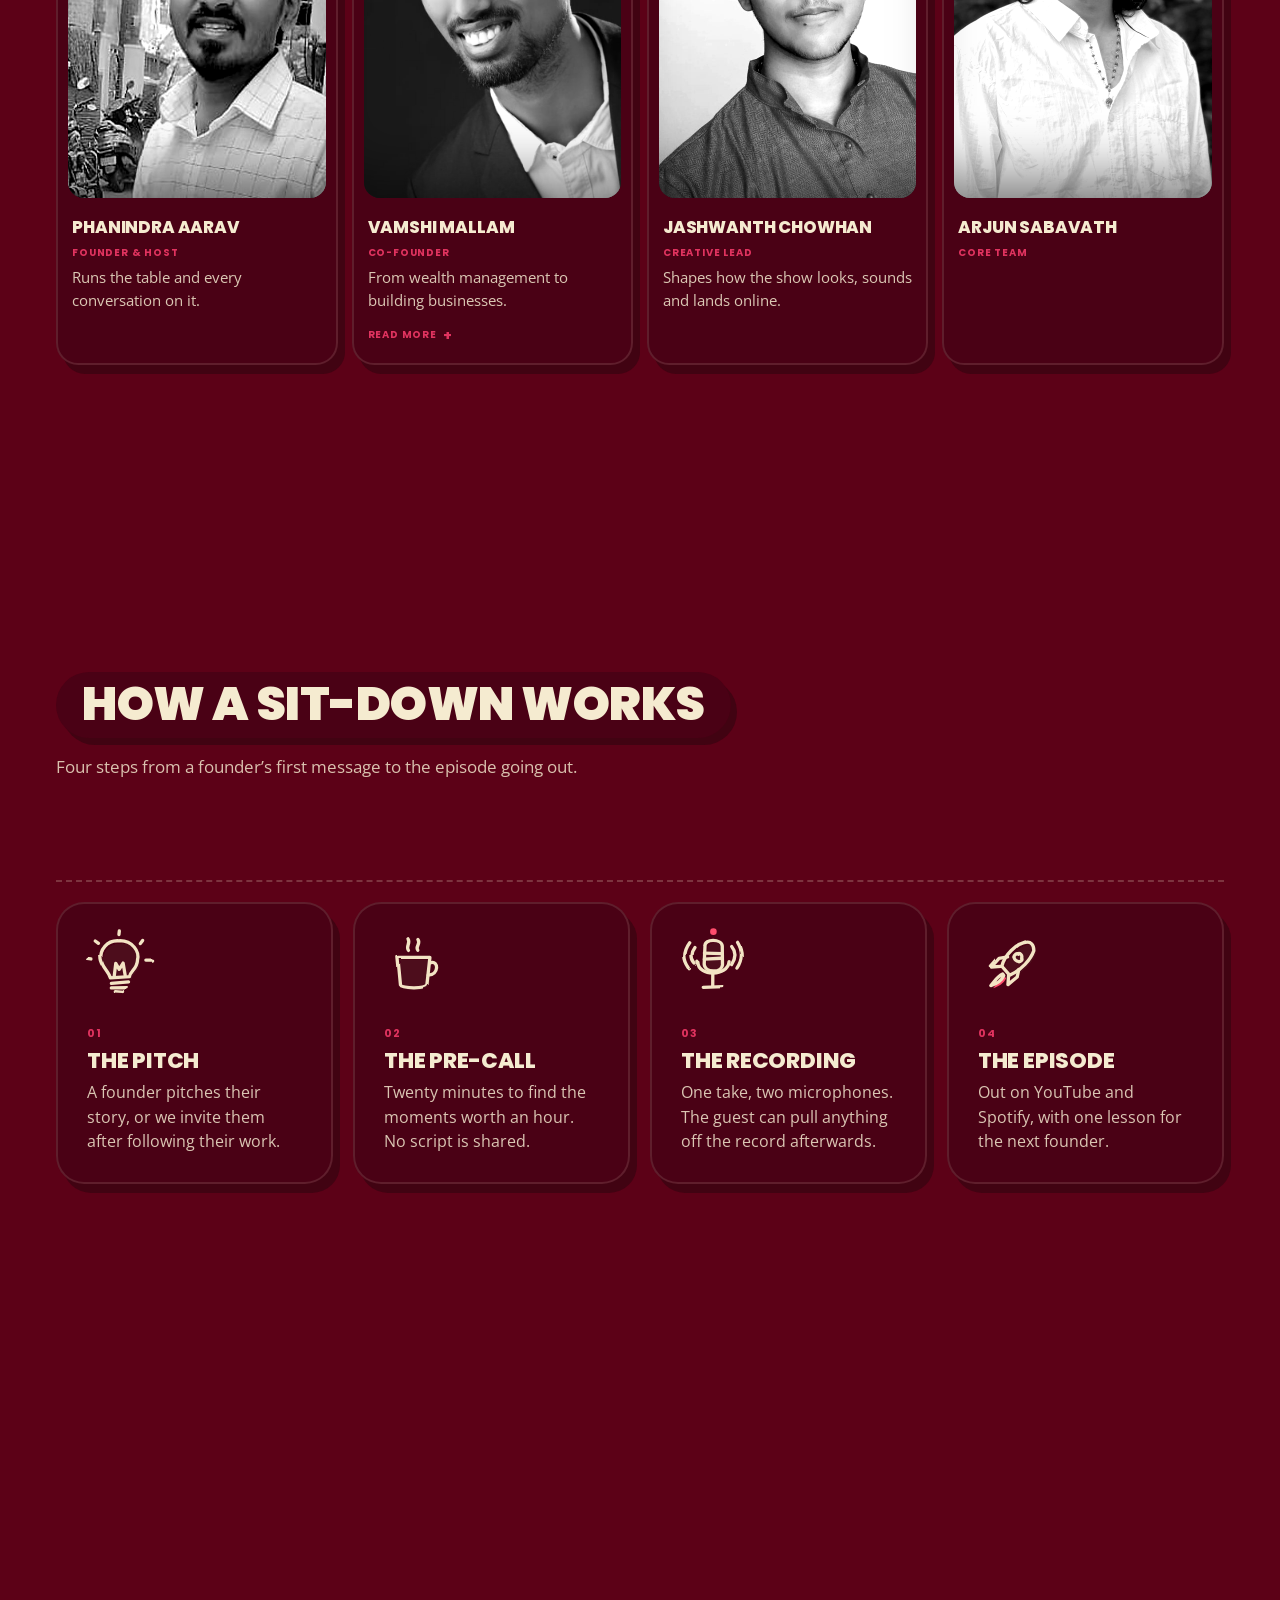
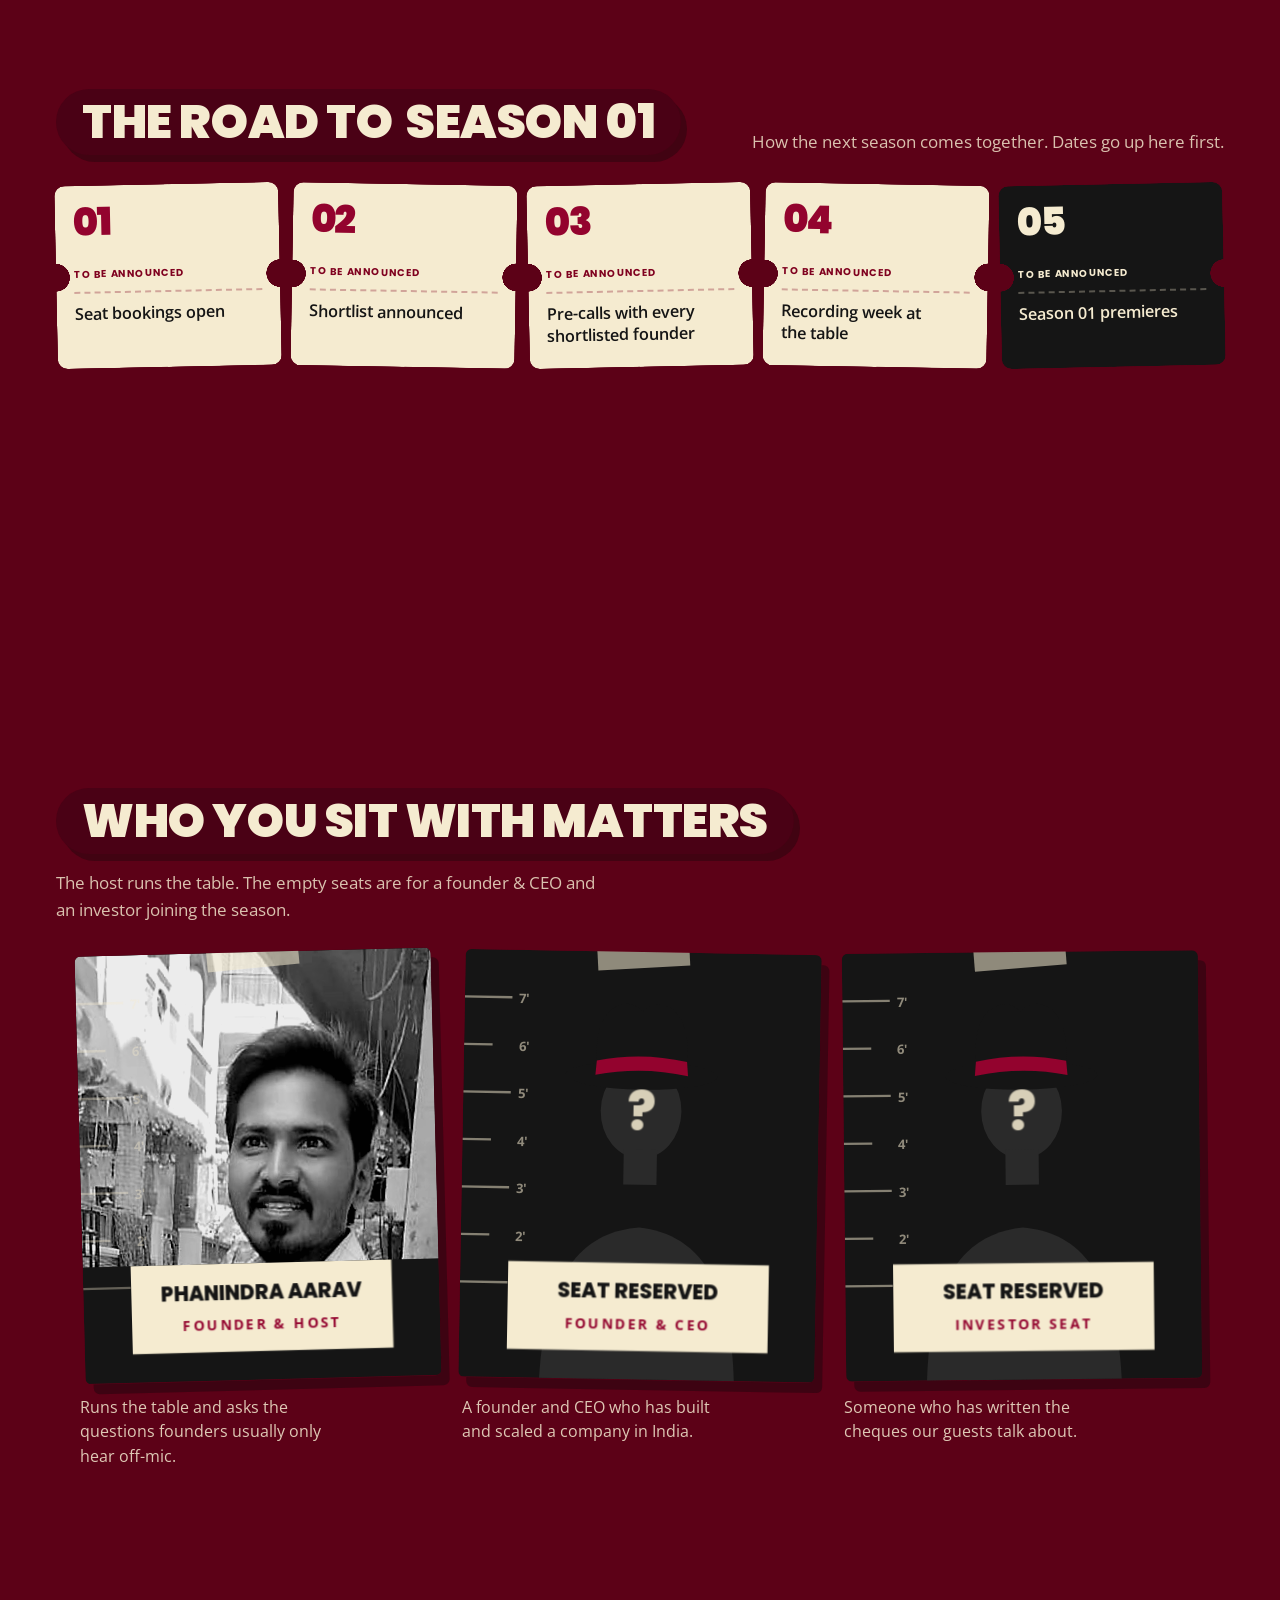
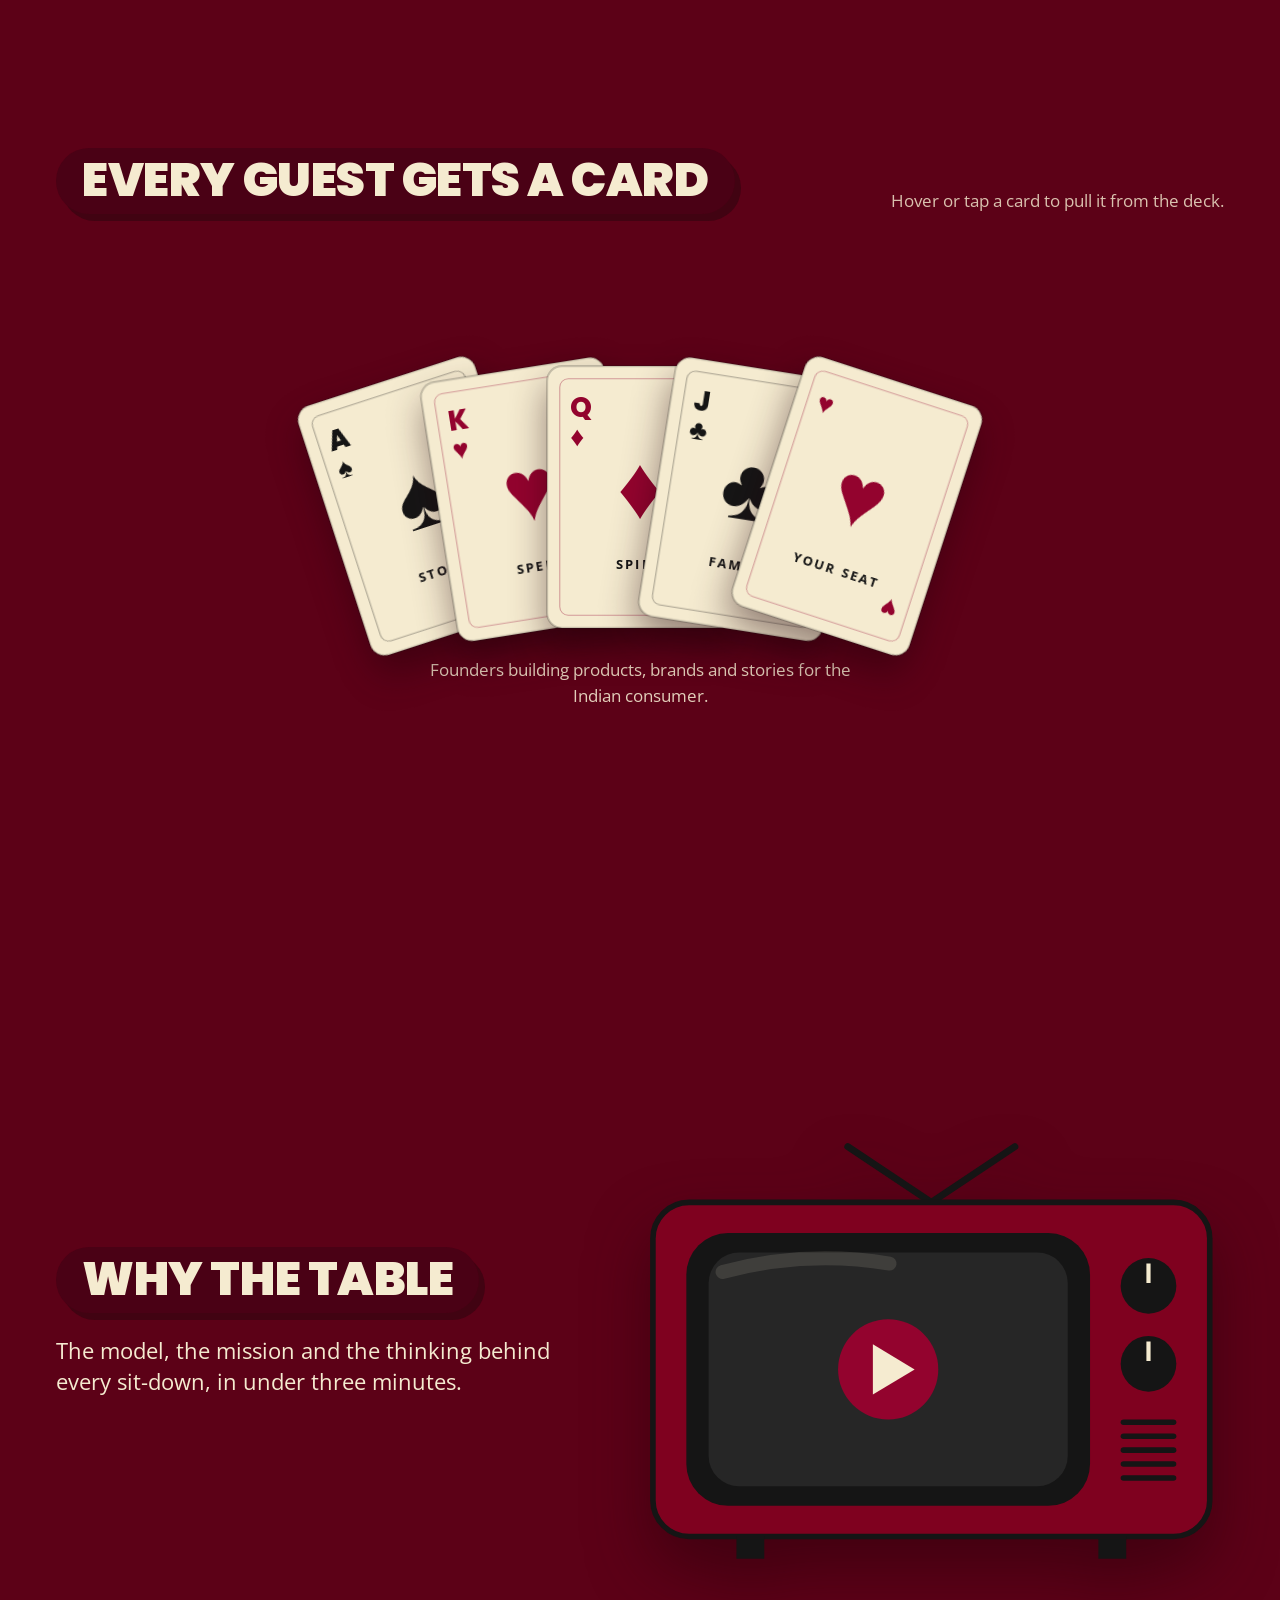
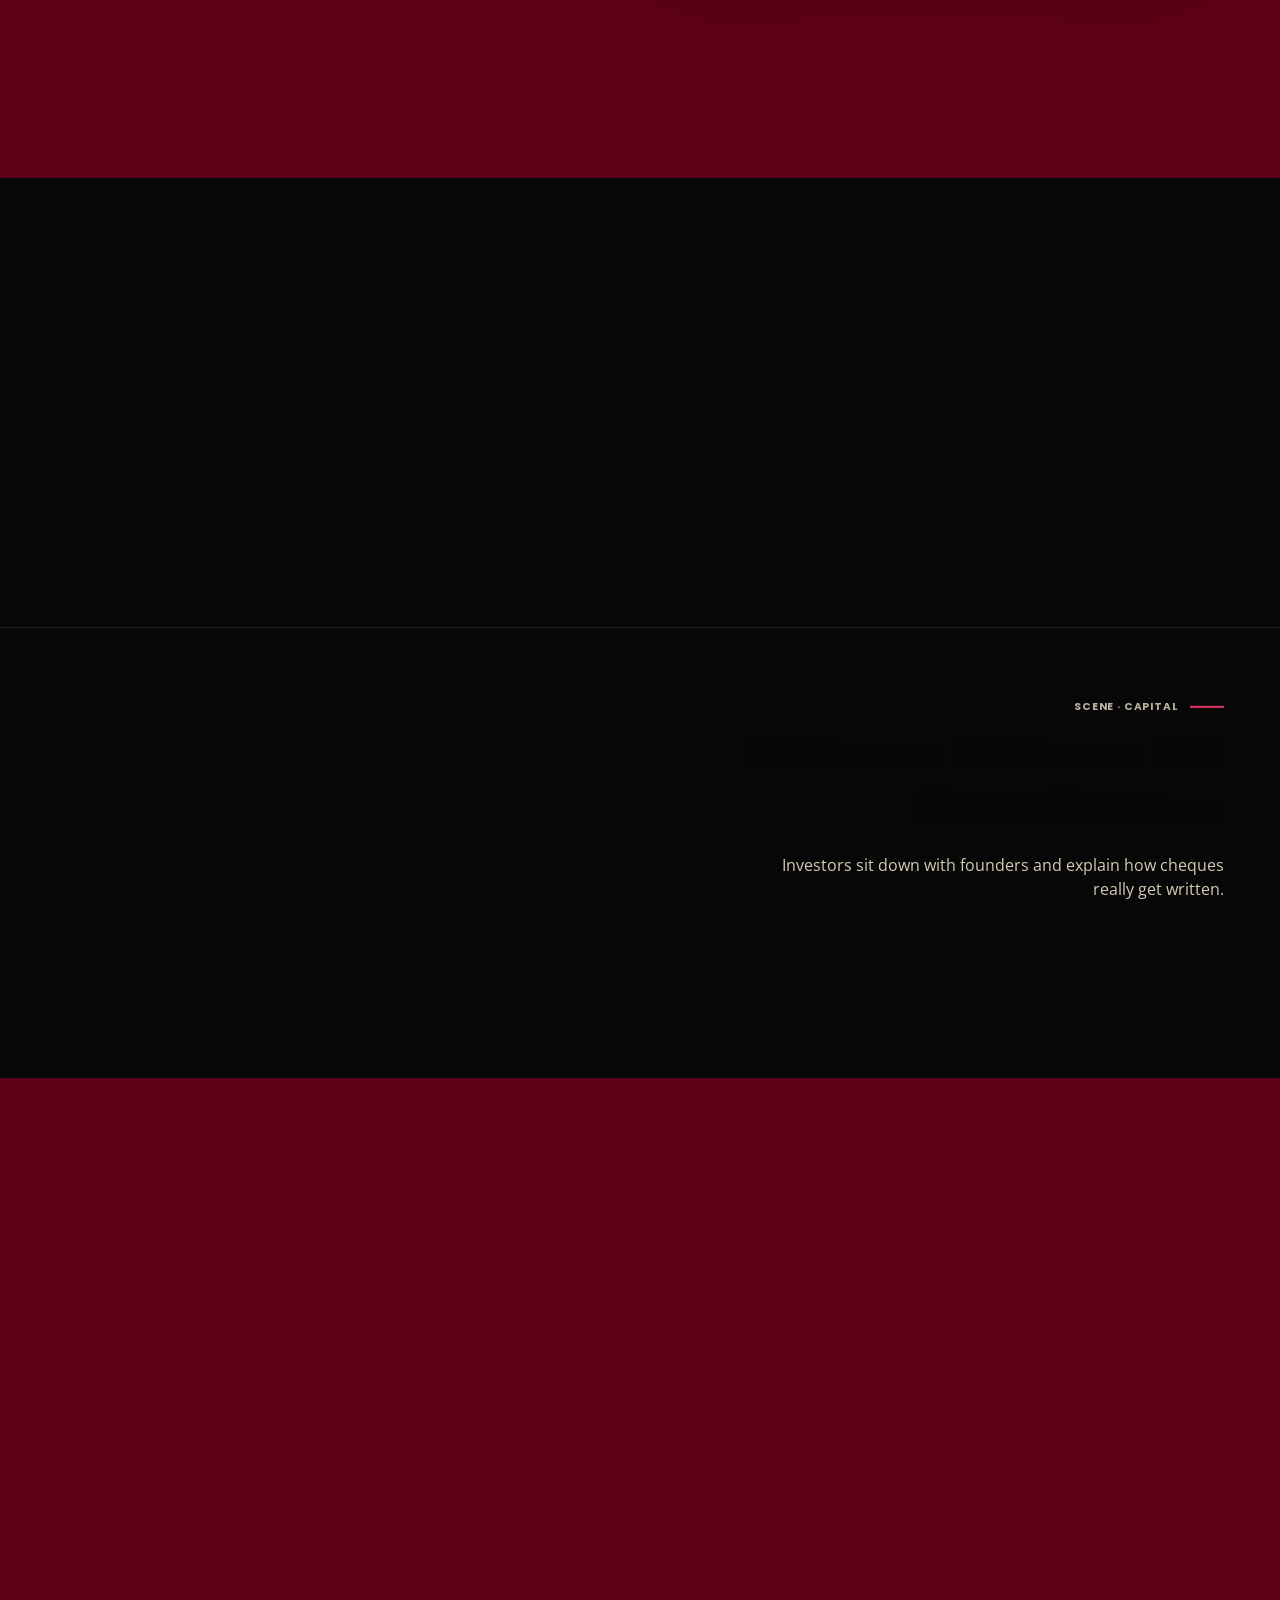
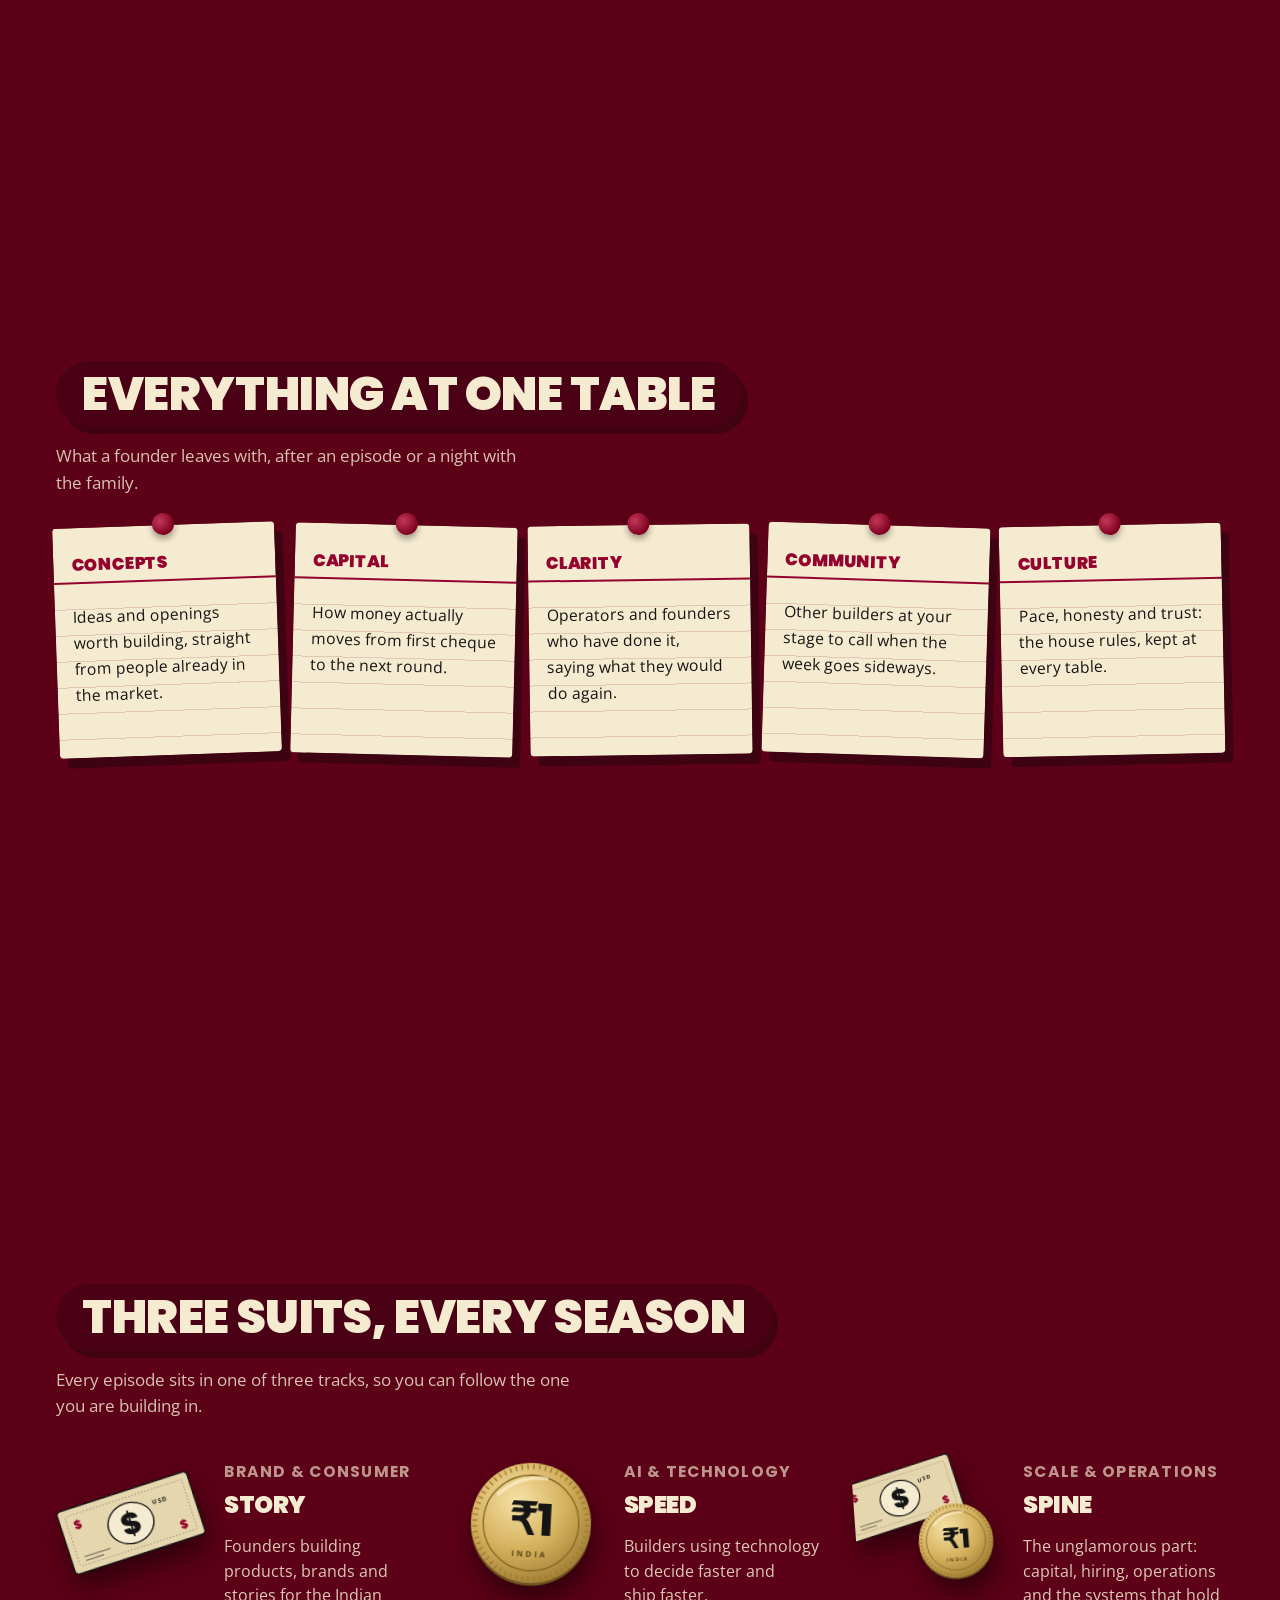
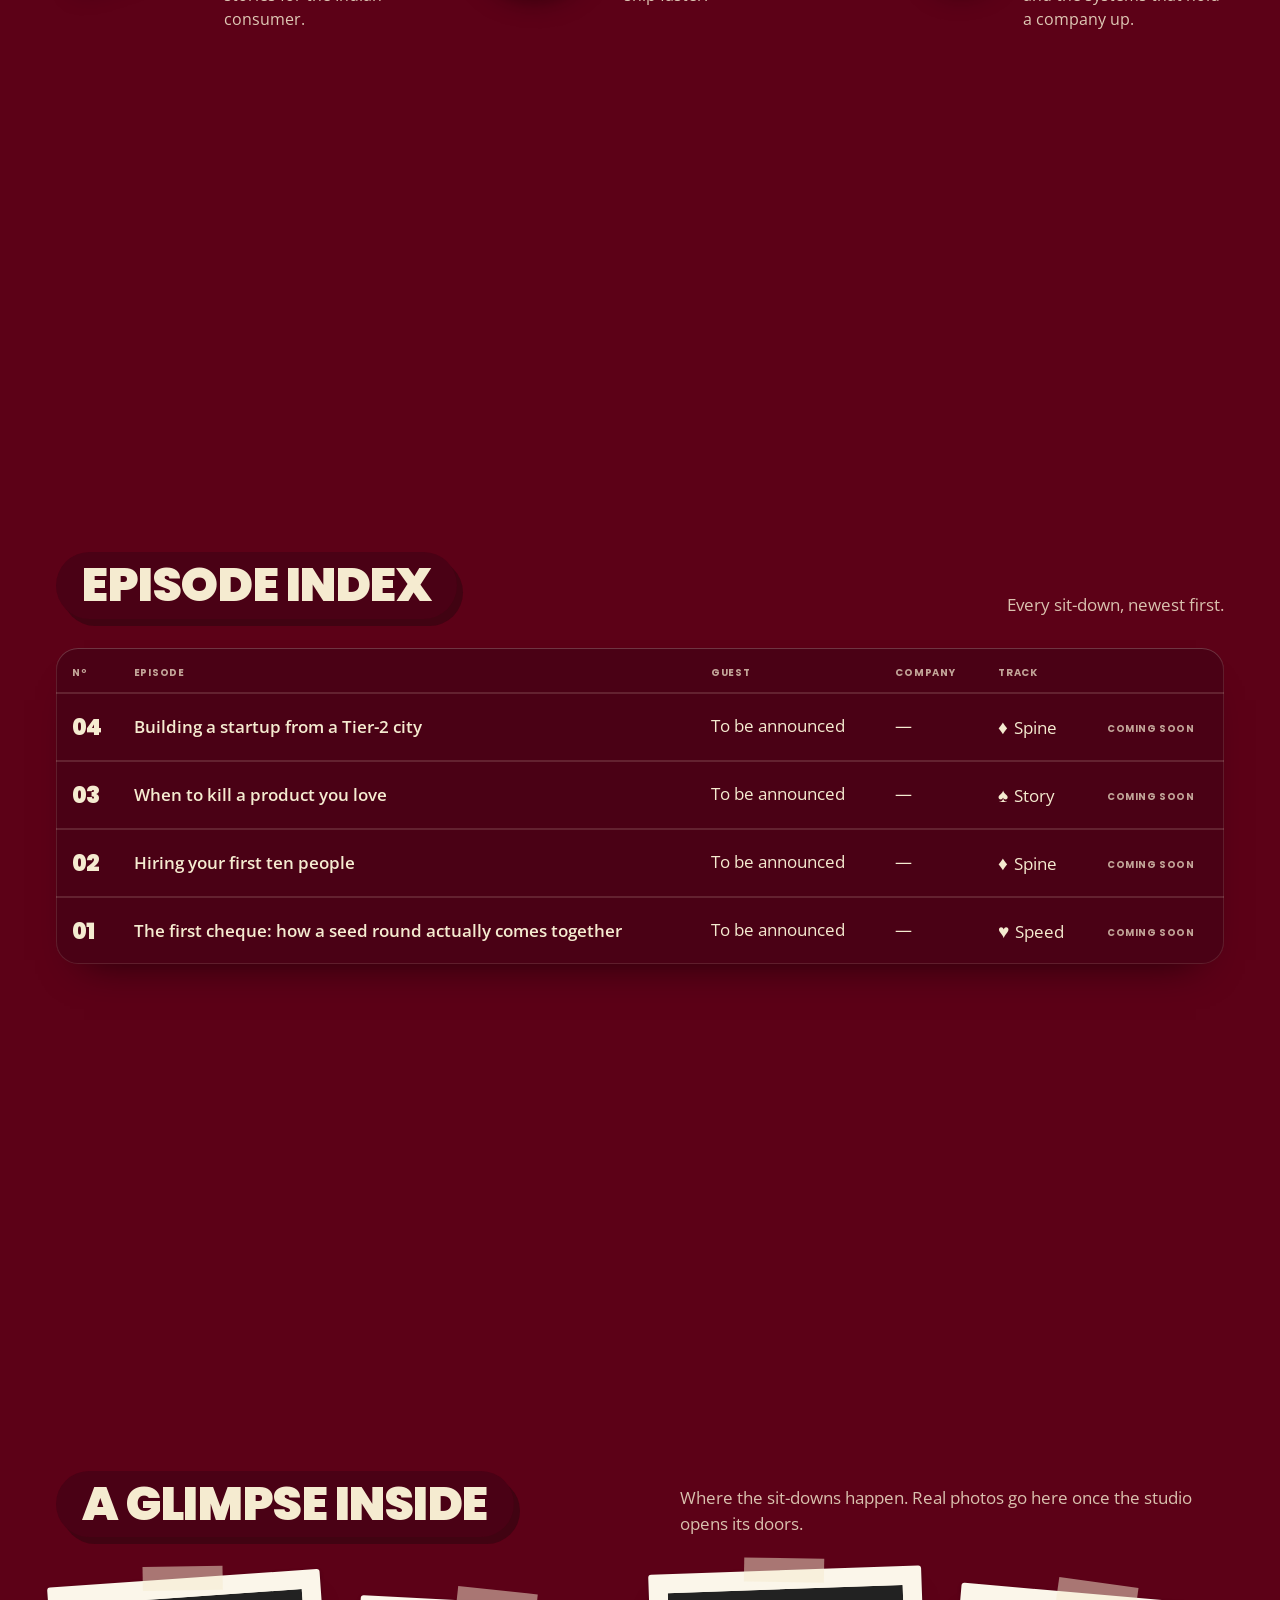
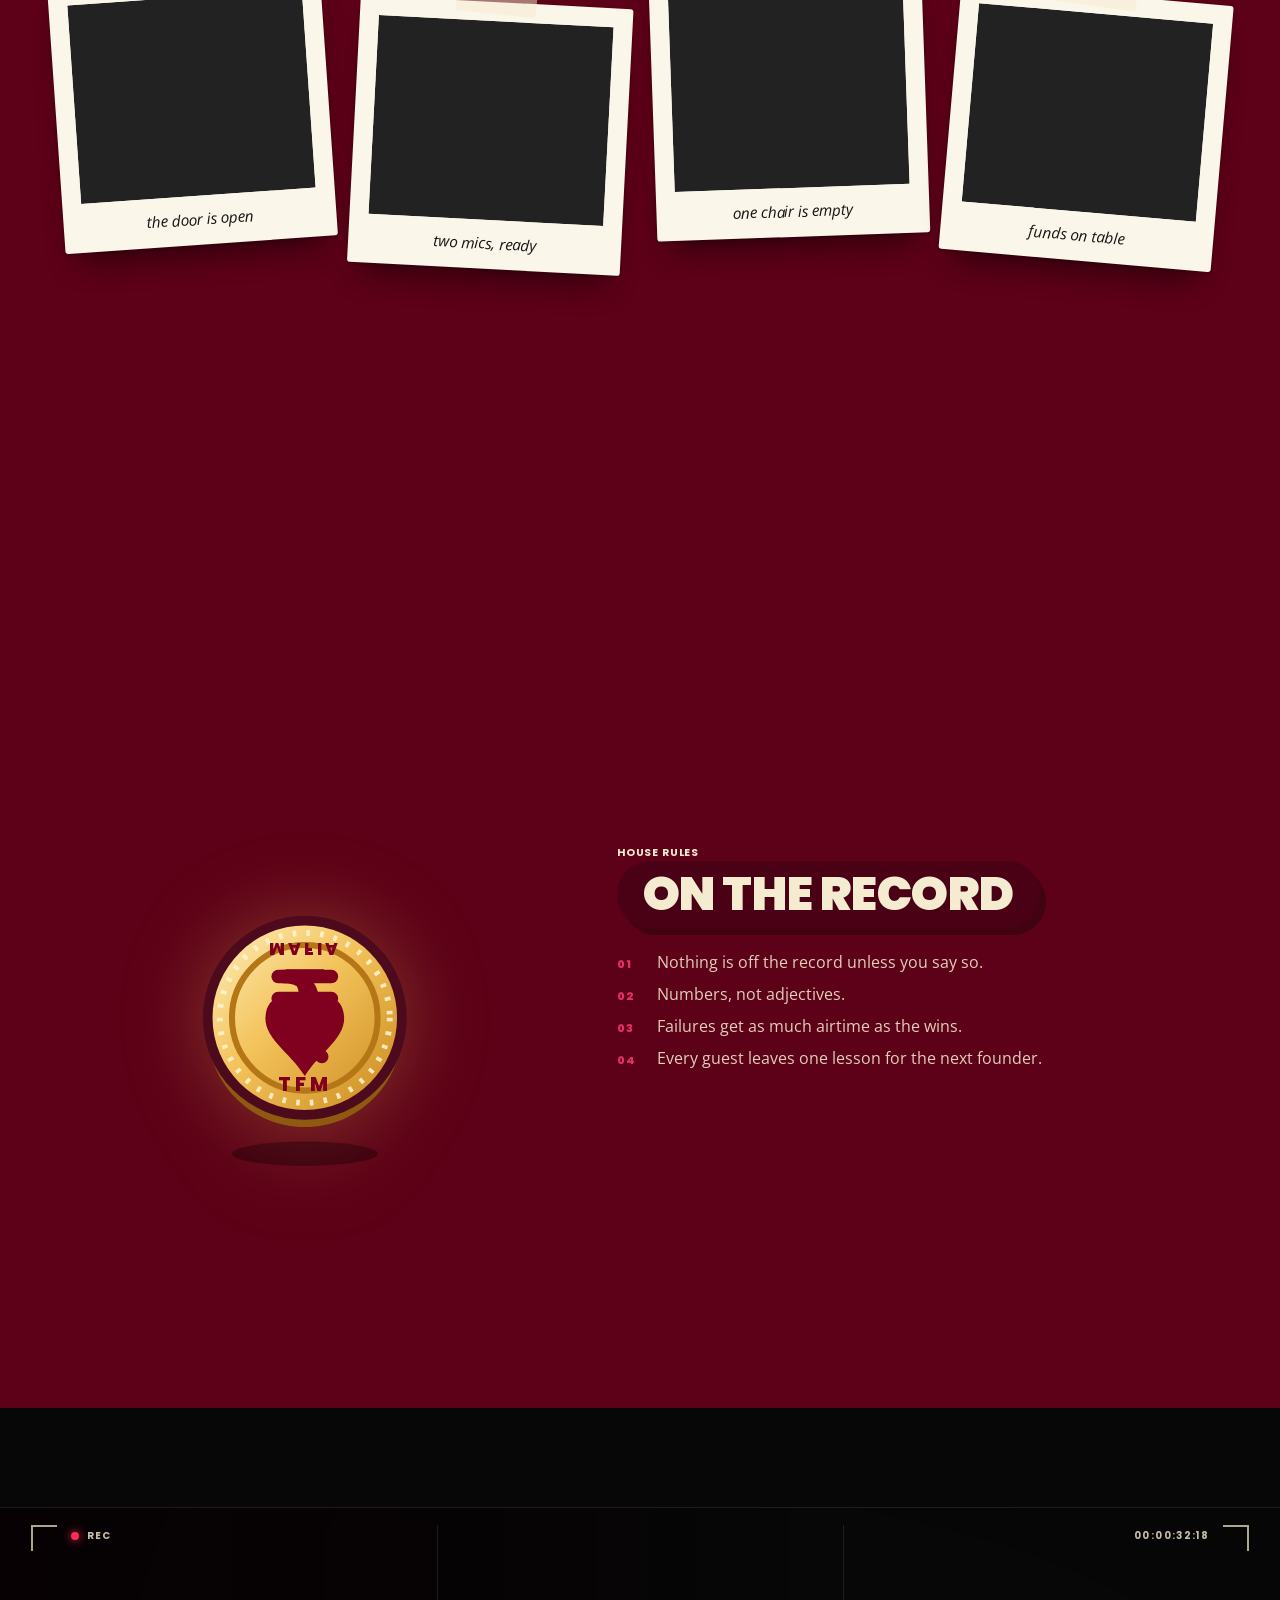
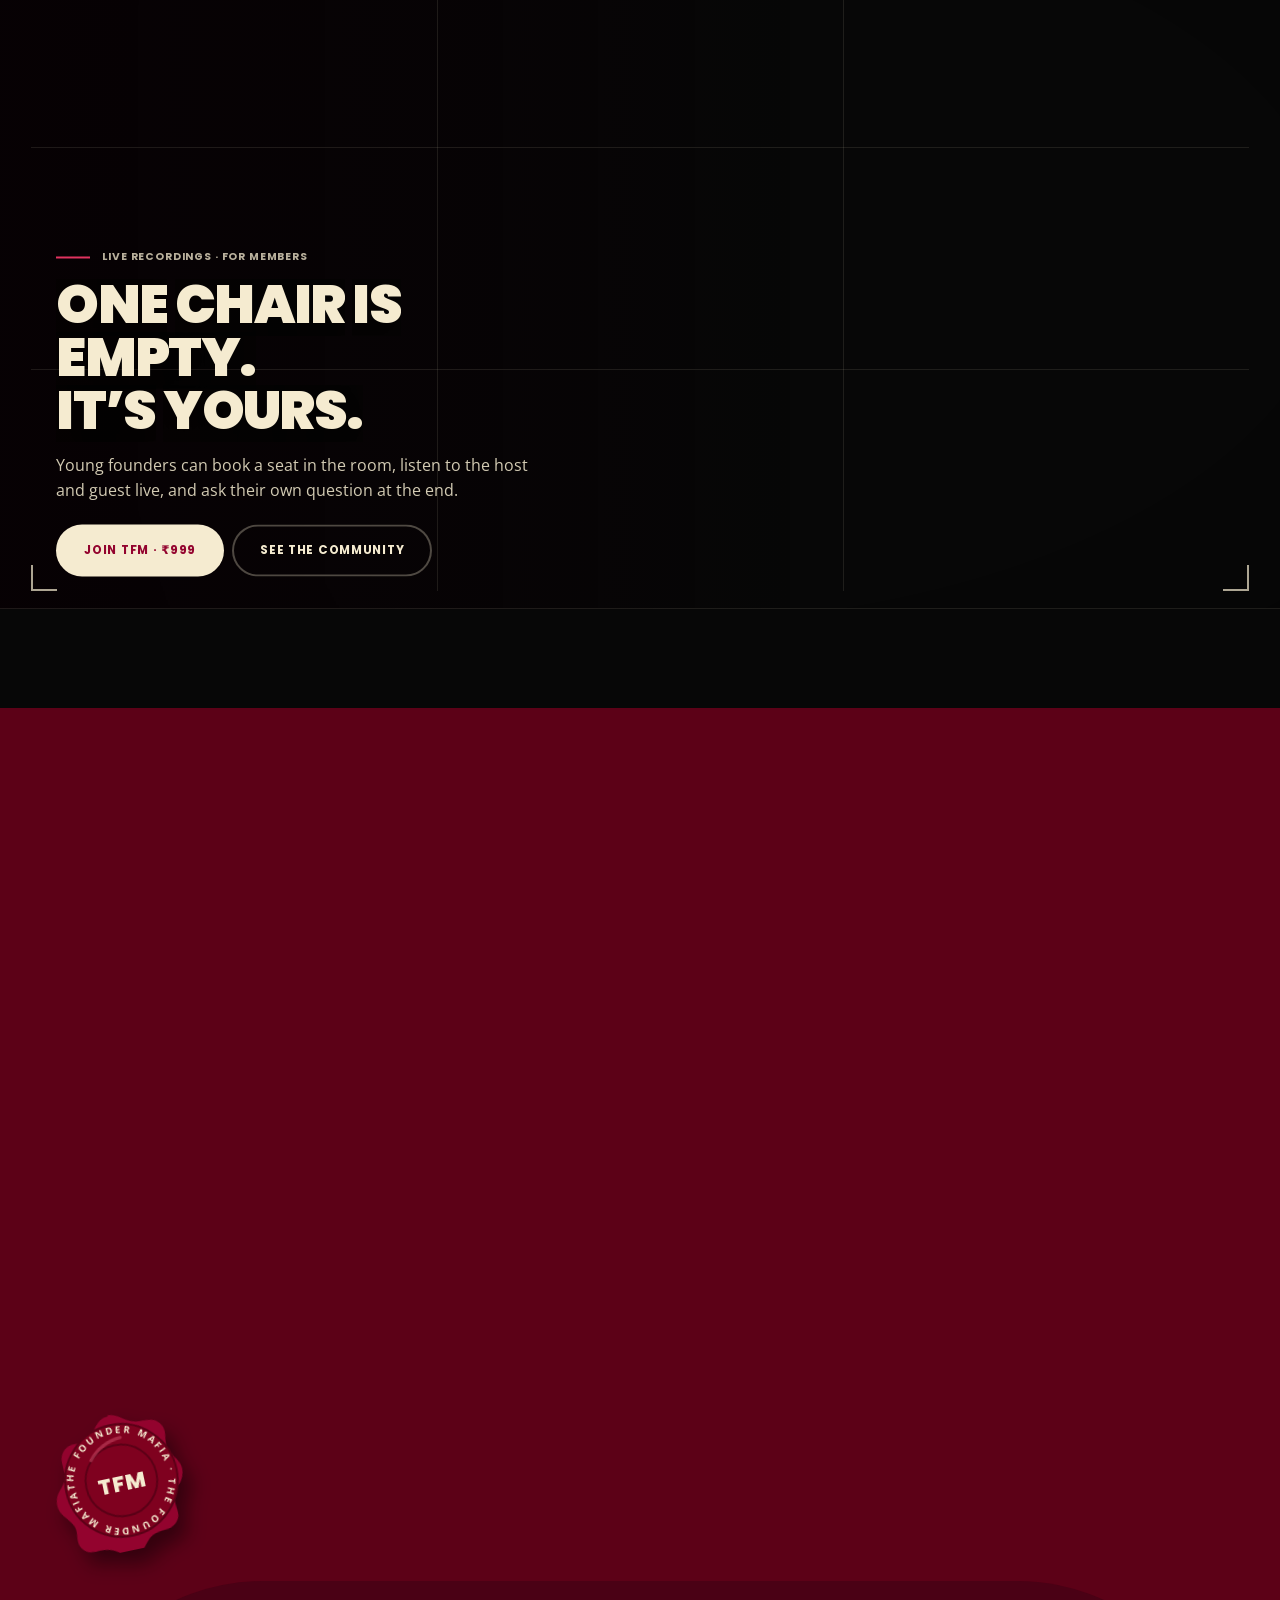
==== commit 181cecf5: "Intro film back in the hero; banner set aside Co-Authored-By: Claude Opus 5.5 <noreply@anthropic.com" ====
--- a/index.html
+++ b/index.html
@@ -23,8 +23,8 @@
   <meta name="twitter:image" content="https://thefoundermafia.com/img/og.jpg">
   <link rel="preload" href="fonts/poppins-latin-800-normal.woff2" as="font" type="font/woff2" crossorigin>
   <link rel="preload" href="fonts/open-sans-latin-400-normal.woff2" as="font" type="font/woff2" crossorigin>
-  <link rel="preload" href="img/tfm-wordmark.png" as="image">
-  <link rel="stylesheet" href="styles.css?v=20261126i">
+  <link rel="preload" href="media/intro-poster.jpg" as="image">
+  <link rel="stylesheet" href="styles.css?v=20261126j">
   <script>
     /* Loader failsafe. Runs before anything else and does not depend on main.js:
        if the page has not revealed itself after 3 s, or a script/stylesheet fails to load,
@@ -94,15 +94,7 @@
 
   <main id="main">
     <section class="hero desk" aria-label="The Founder Mafia" data-scene="The street">
-      <div class="hero-pill hero-banner drop" style="--d:0">
-        <img class="hero-art" src="img/tfm-wordmark.png" width="1863" height="495" alt="Phanindra Aarav presents The Founder Mafia — TFM Podcasting">
-      </div>
-      <div class="scallop" aria-hidden="true"><div class="marquee"><ul><li>Podcast</li><li>Founder family</li><li>Not a course</li><li>Not an accelerator</li><li>Live sit-downs</li><li>On the record</li><li>Numbers, not adjectives</li><li>No slides</li></ul><ul><li>Podcast</li><li>Founder family</li><li>Not a course</li><li>Not an accelerator</li><li>Live sit-downs</li><li>On the record</li><li>Numbers, not adjectives</li><li>No slides</li></ul></div></div>
-      <p class="visually-hidden">Podcast and founder family. Not a course, not an accelerator: live sit-downs, on the record.</p>
-    </section>
-
-    <section class="block desk film-sec" aria-label="The intro" data-scene="The intro">
-      <div class="hero-film">
+      <div class="hero-film drop" style="--d:0">
         <video class="hero-video" autoplay muted loop playsinline preload="auto" poster="media/intro-poster.jpg" width="1920" height="1080" aria-label="Intro: Idea, Launch, Capital — Phanindra Aarav presents The Founder Mafia, TFM Podcasting">
           <source src="media/intro-720.mp4" type="video/mp4" media="(max-width: 820px)">
           <source src="media/intro-1080.mp4" type="video/mp4">
@@ -112,8 +104,9 @@
           <svg class="i-on" viewBox="0 0 24 24" aria-hidden="true"><path d="M4 9v6h4l5 4V5L8 9H4z" fill="currentColor"/><path d="M16.5 8.5a5 5 0 0 1 0 7M19 6a8.5 8.5 0 0 1 0 12" fill="none" stroke="currentColor" stroke-width="2" stroke-linecap="round"/></svg>
         </button>
       </div>
-    </section>
-
+      <div class="scallop" aria-hidden="true"><div class="marquee"><ul><li>Podcast</li><li>Founder family</li><li>Not a course</li><li>Not an accelerator</li><li>Live sit-downs</li><li>On the record</li><li>Numbers, not adjectives</li><li>No slides</li></ul><ul><li>Podcast</li><li>Founder family</li><li>Not a course</li><li>Not an accelerator</li><li>Live sit-downs</li><li>On the record</li><li>Numbers, not adjectives</li><li>No slides</li></ul></div></div>
+      <p class="visually-hidden">Podcast and founder family. Not a course, not an accelerator: live sit-downs, on the record.</p>
+    </section>
     <section class="block desk table-open" aria-labelledby="heroTitle" data-scene="The family table">
       <div class="collage">
         <div class="notebook drop" style="--d:1">
@@ -370,6 +363,6 @@
     <button class="round" type="button" aria-label="Scroll down"><svg viewBox="0 0 24 24" aria-hidden="true"><path d="M12 4v15M5 12l7 7 7-7" fill="none" stroke="currentColor" stroke-width="2.6" stroke-linecap="round" stroke-linejoin="round"/></svg></button>
   </div>
 
-  <script type="module" src="main.js?v=20261126i"></script>
+  <script type="module" src="main.js?v=20261126j"></script>
 </body>
 </html>
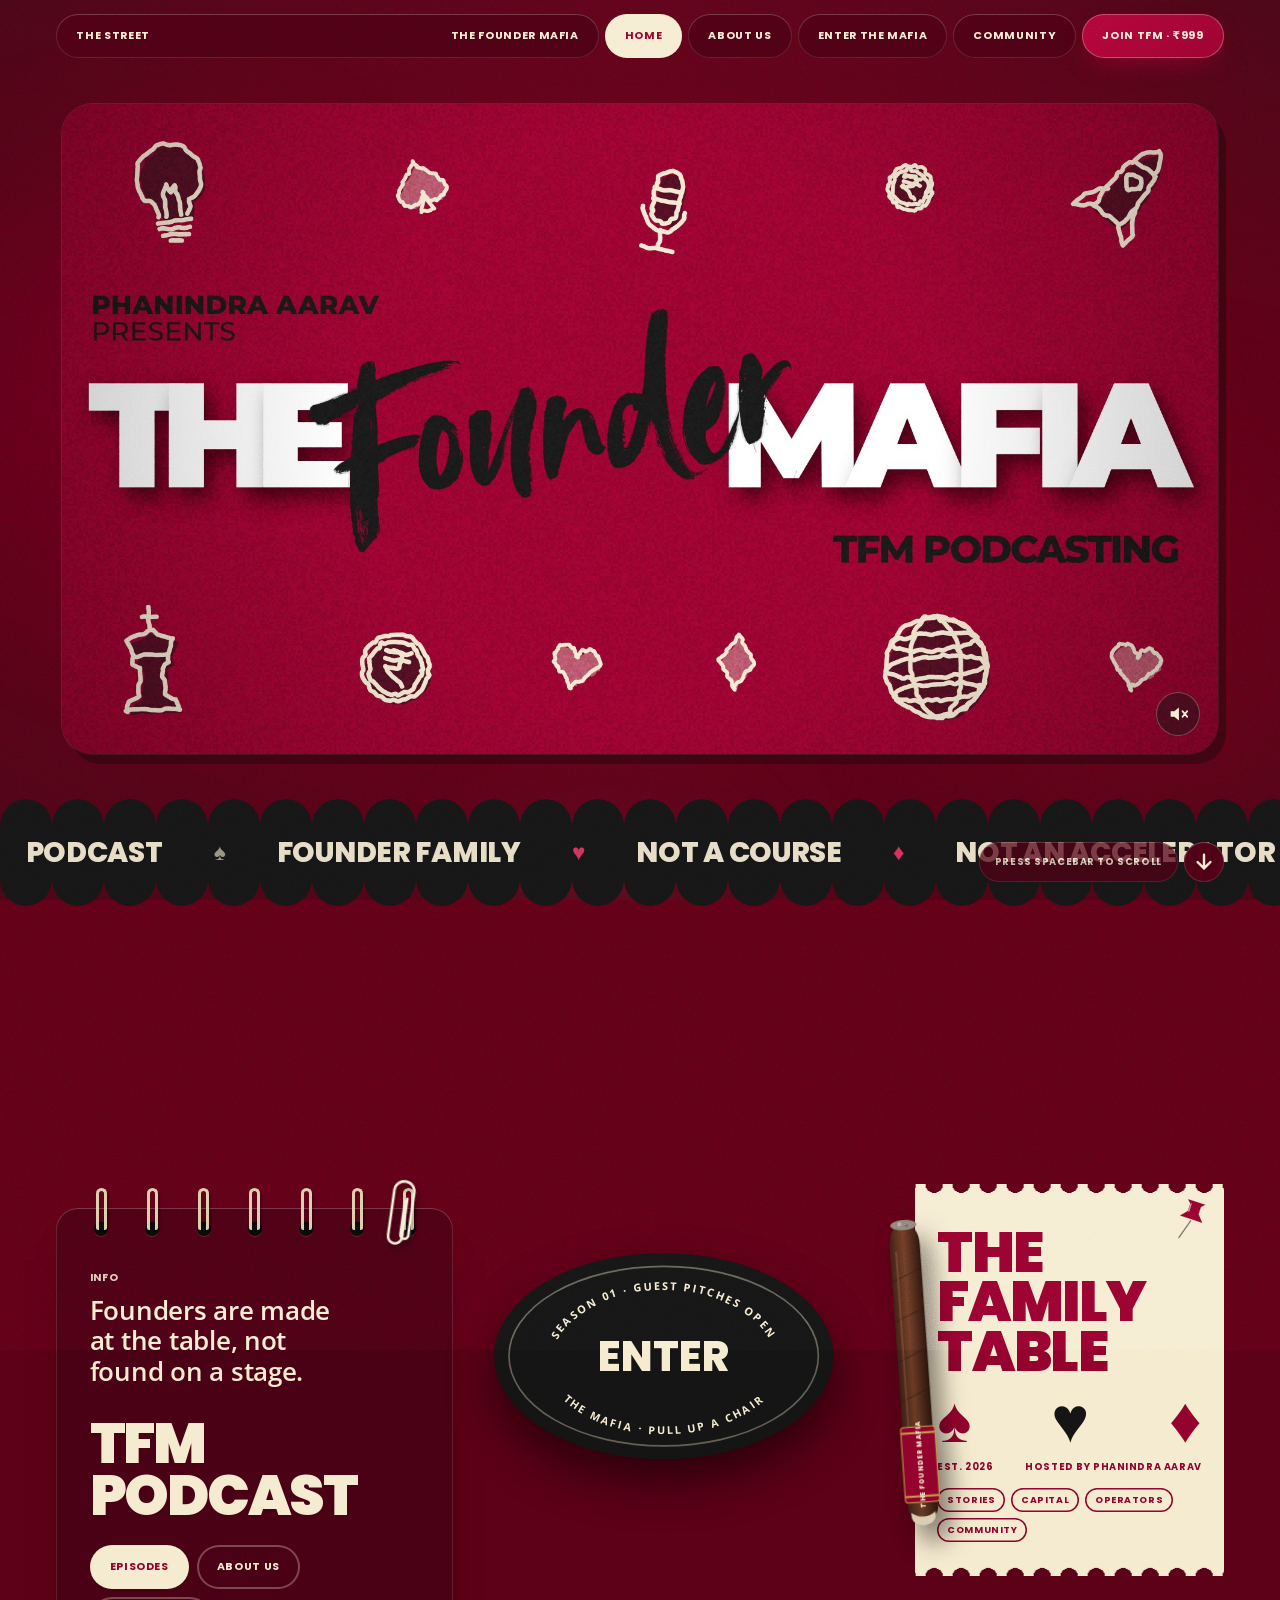
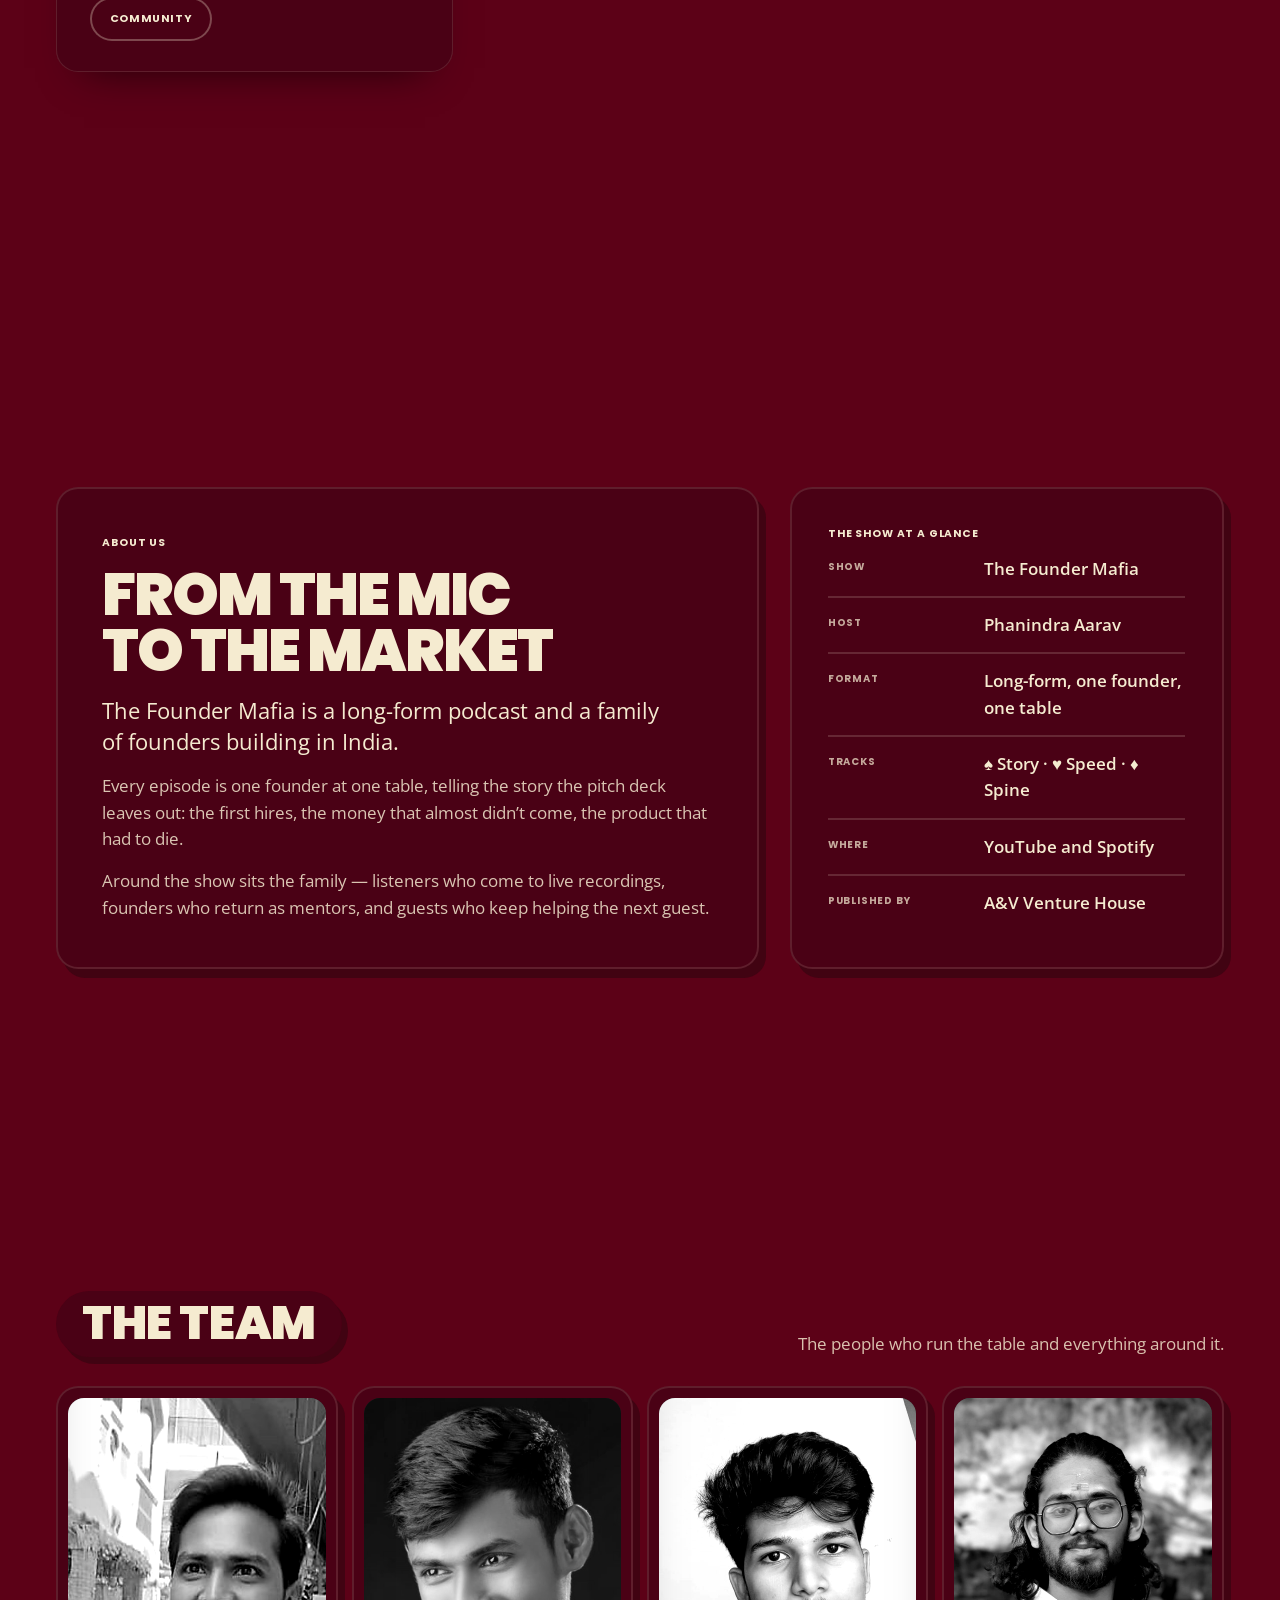
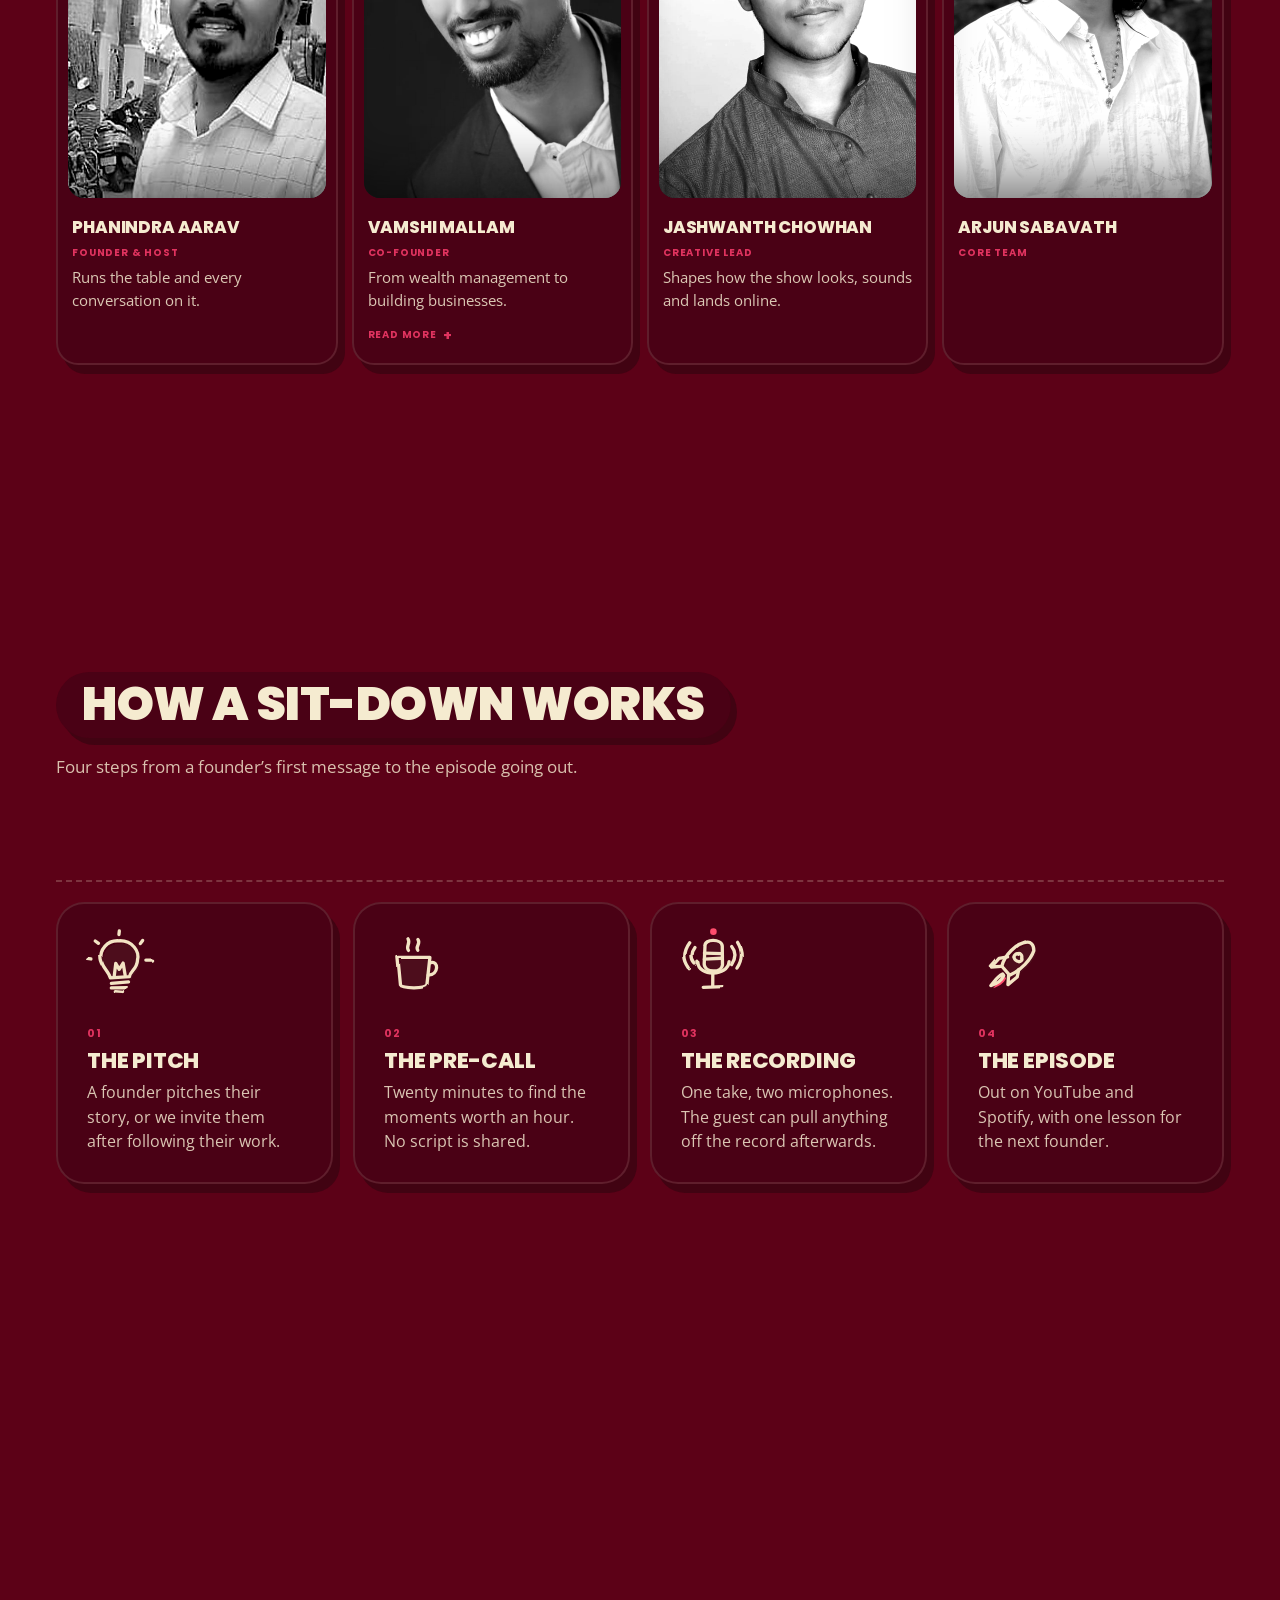
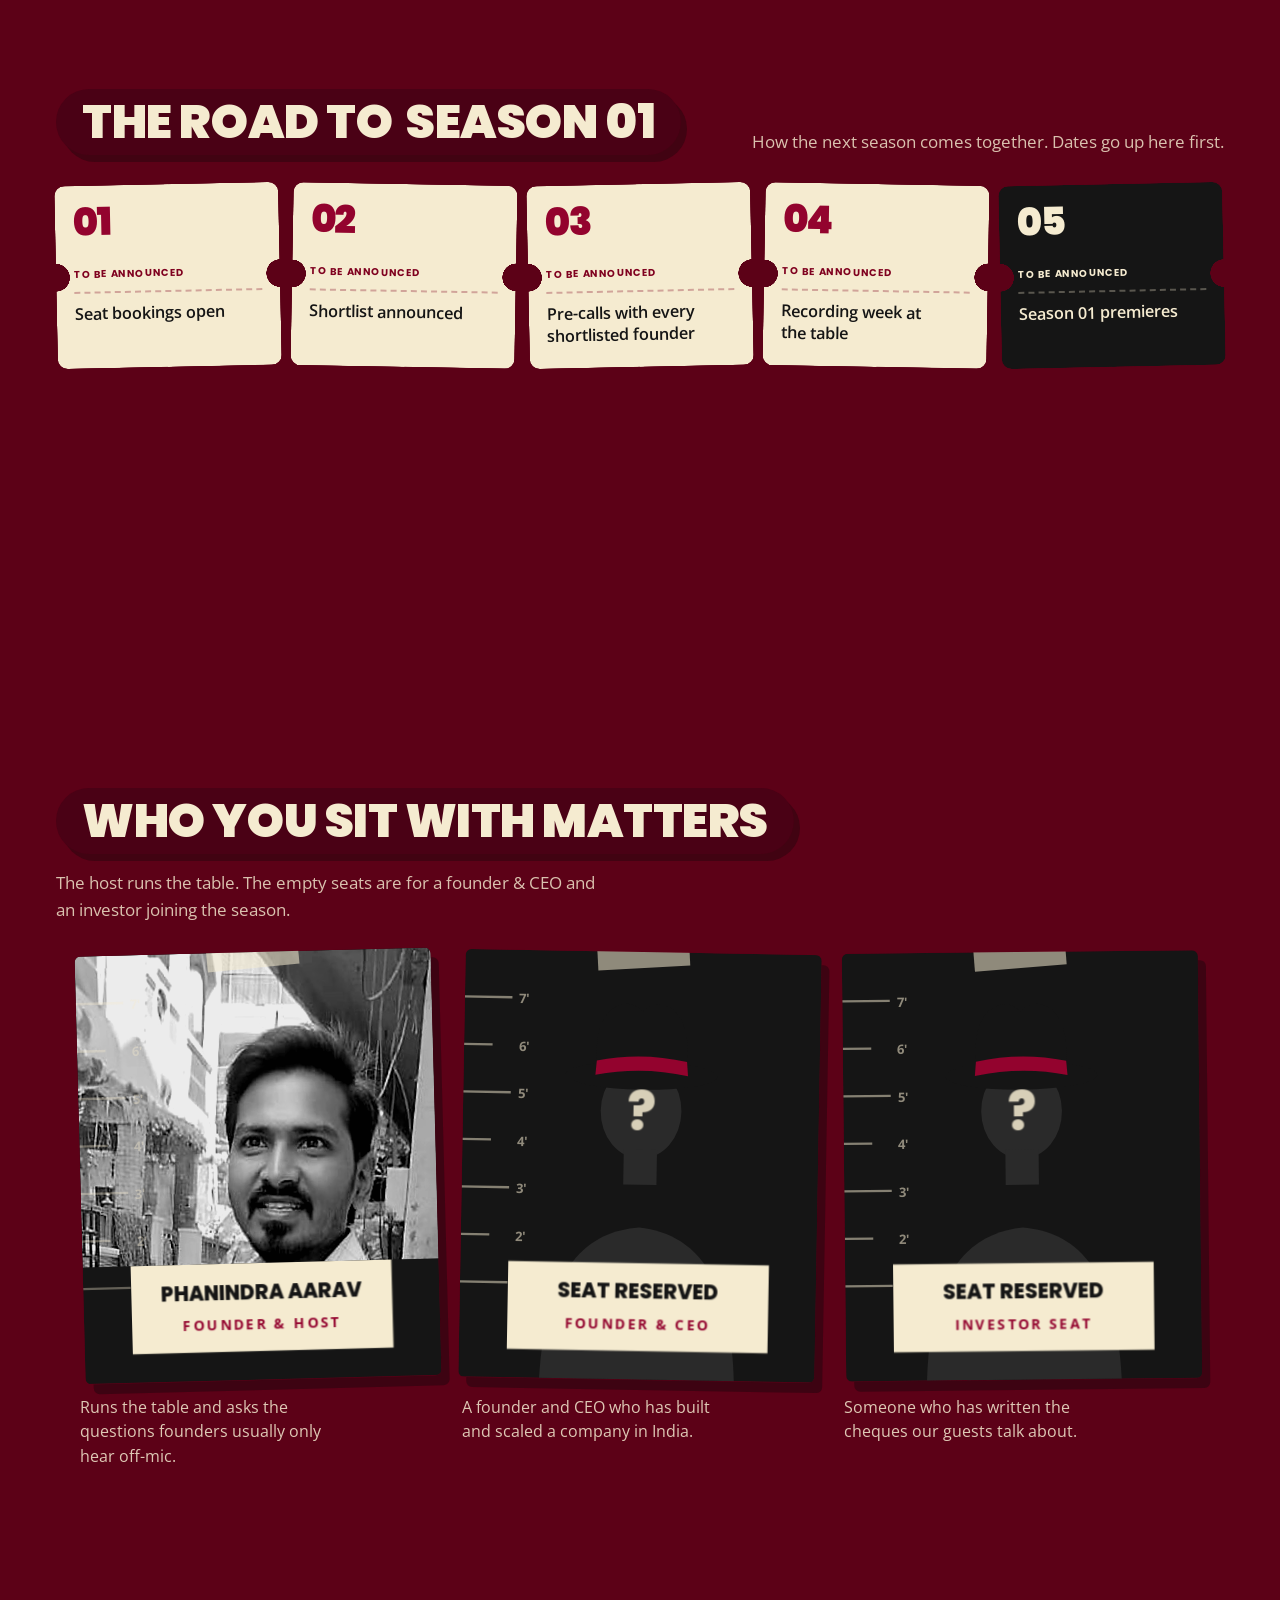
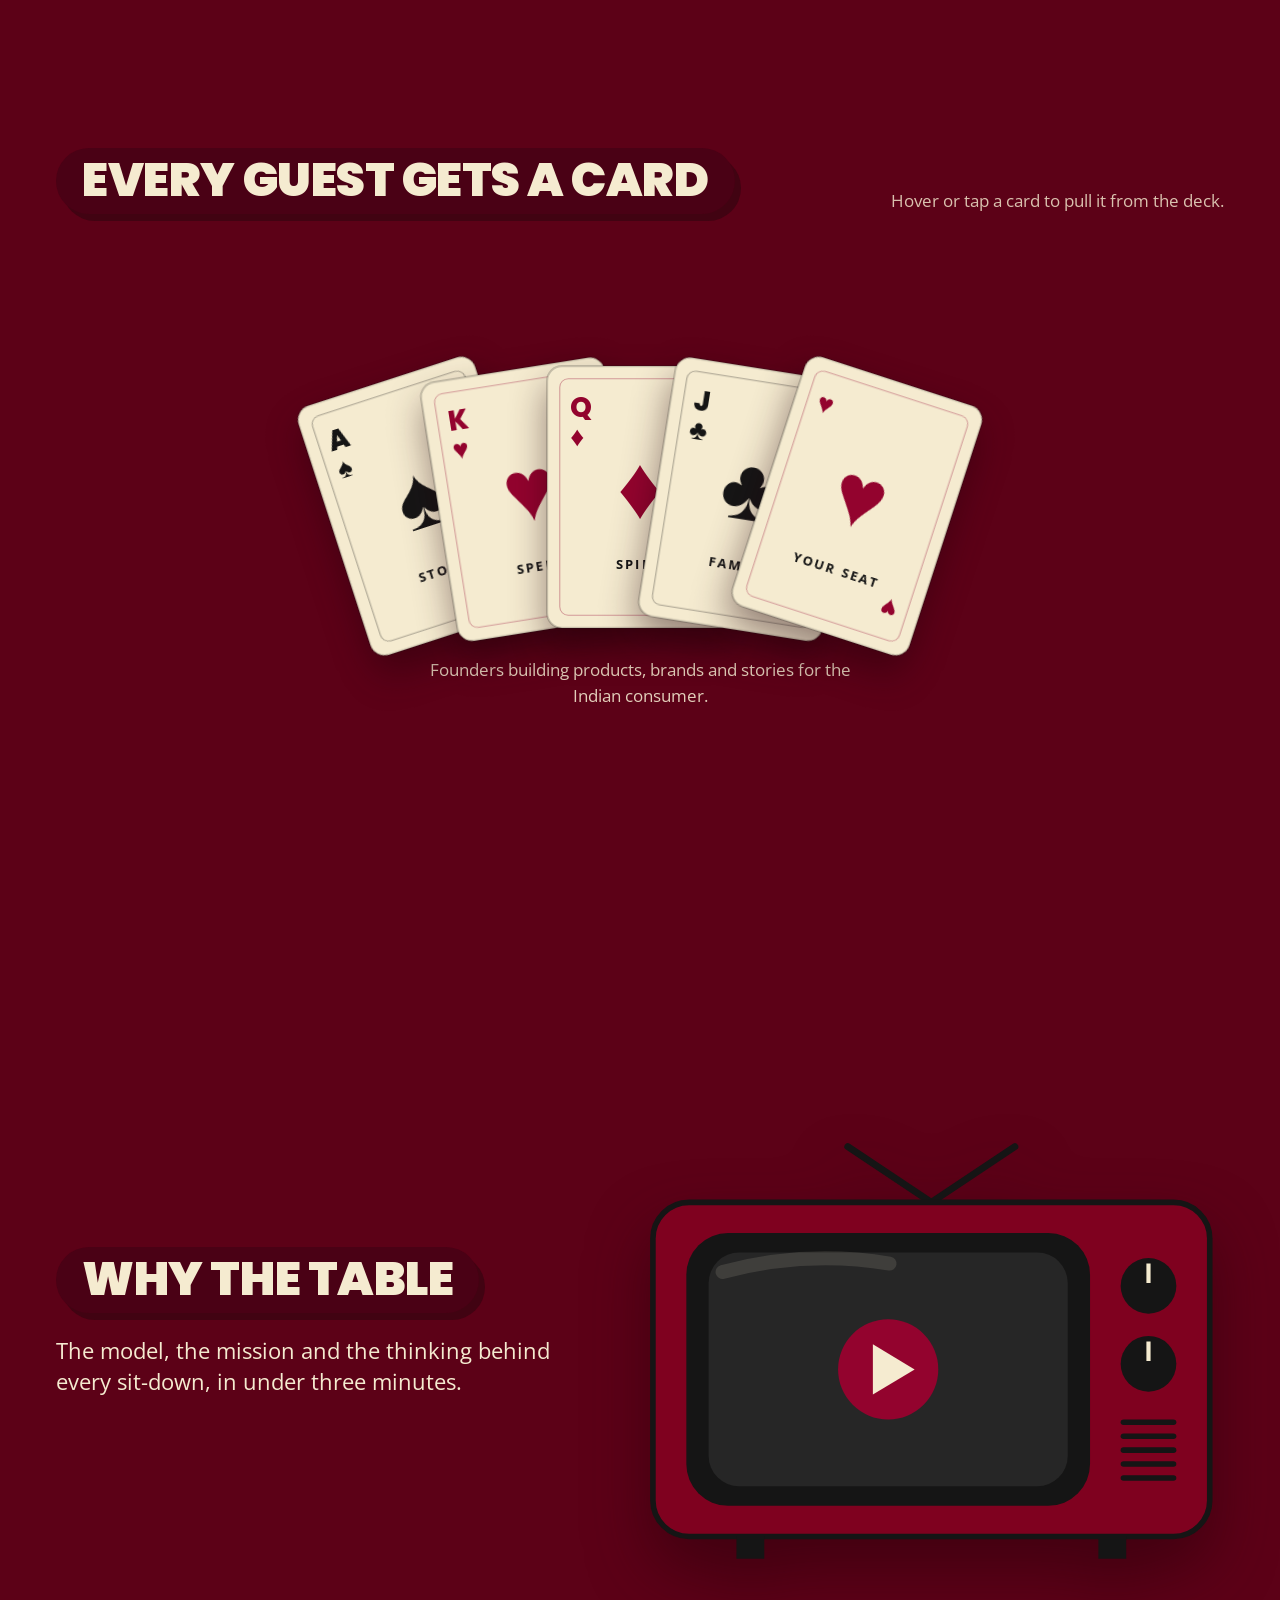
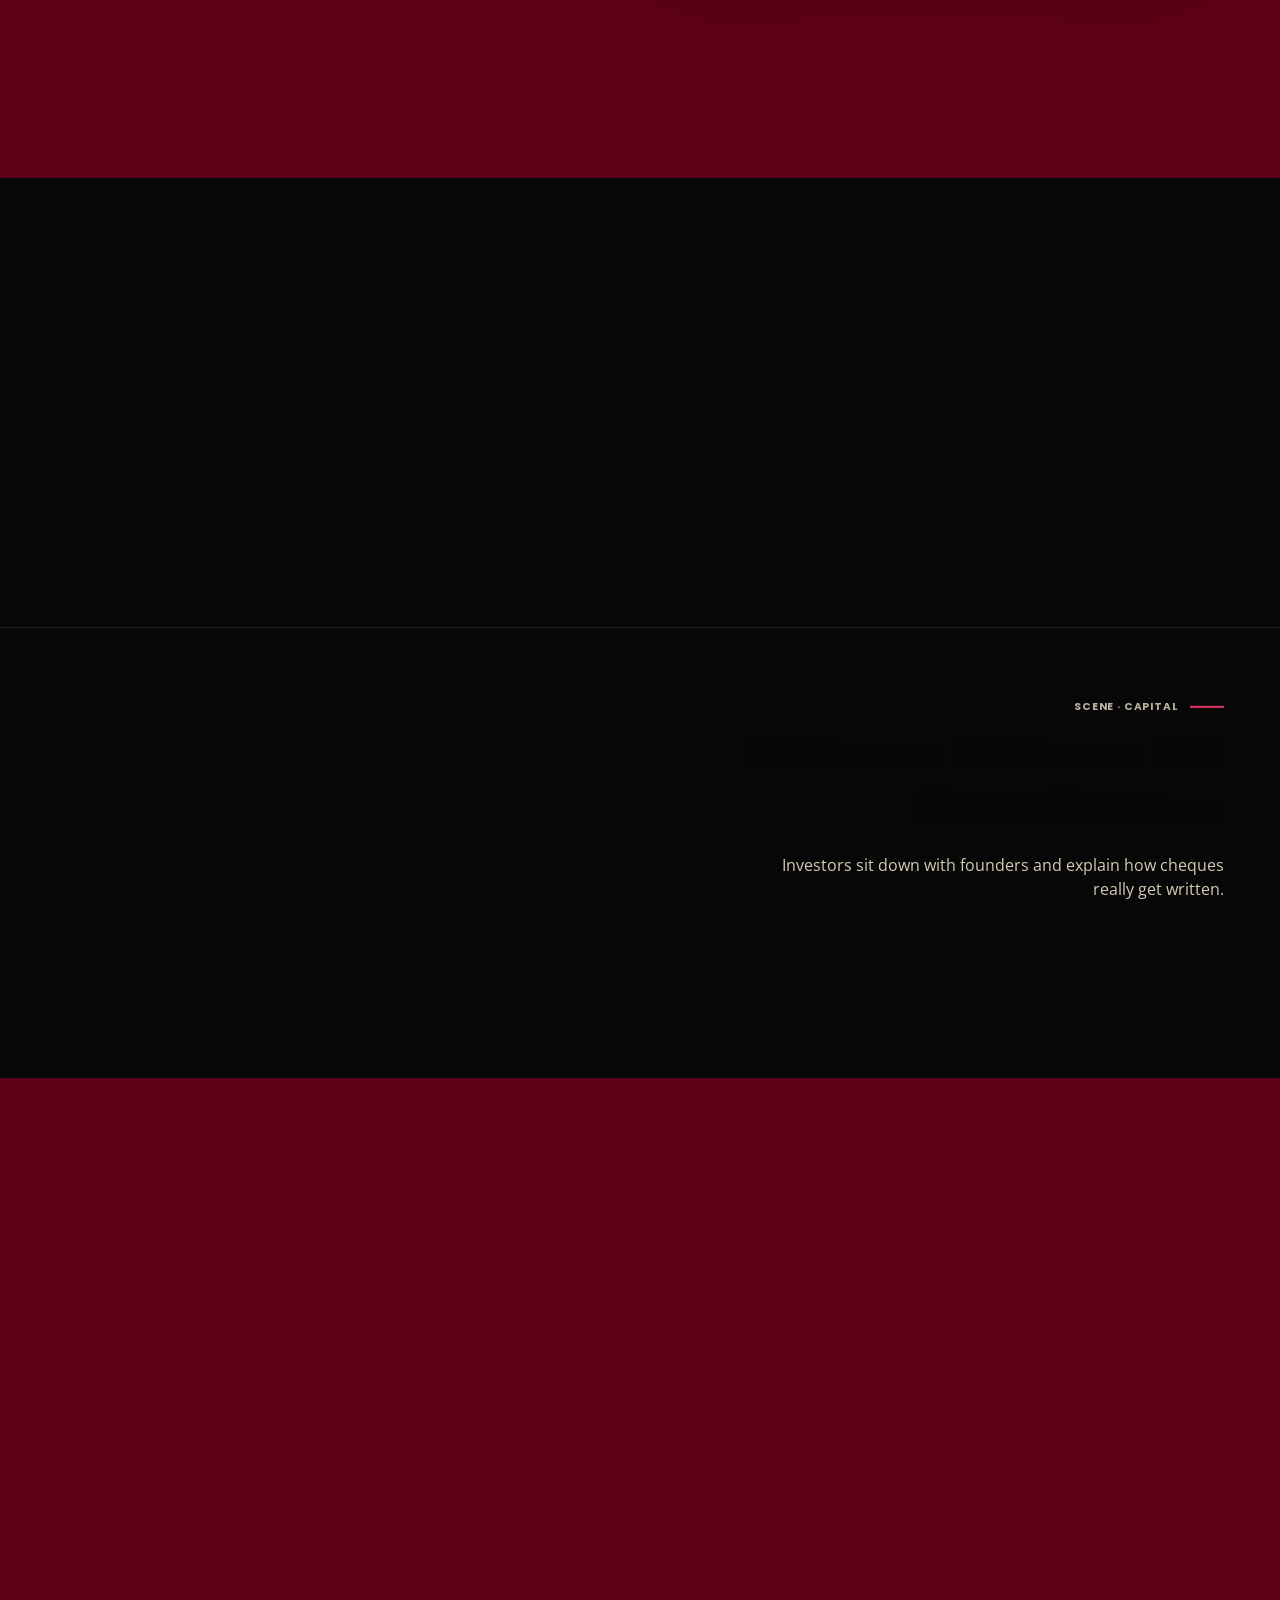
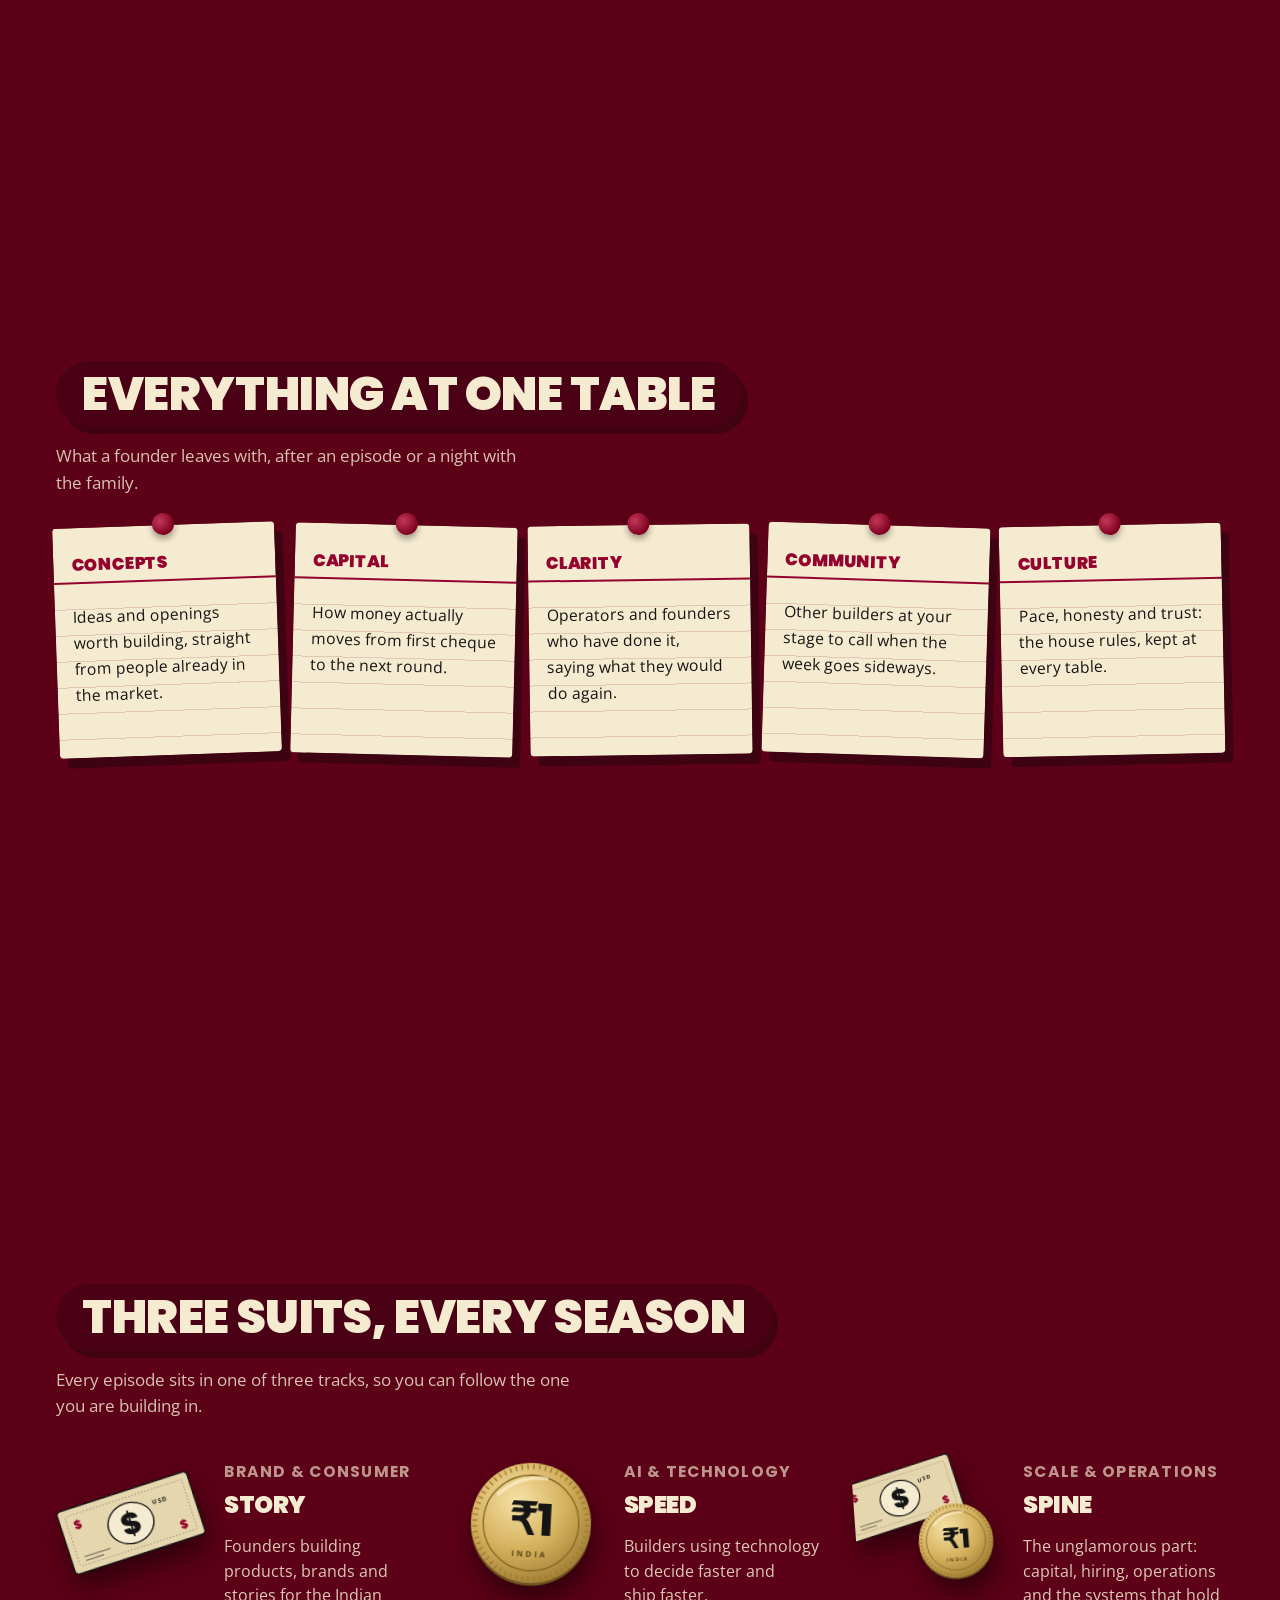
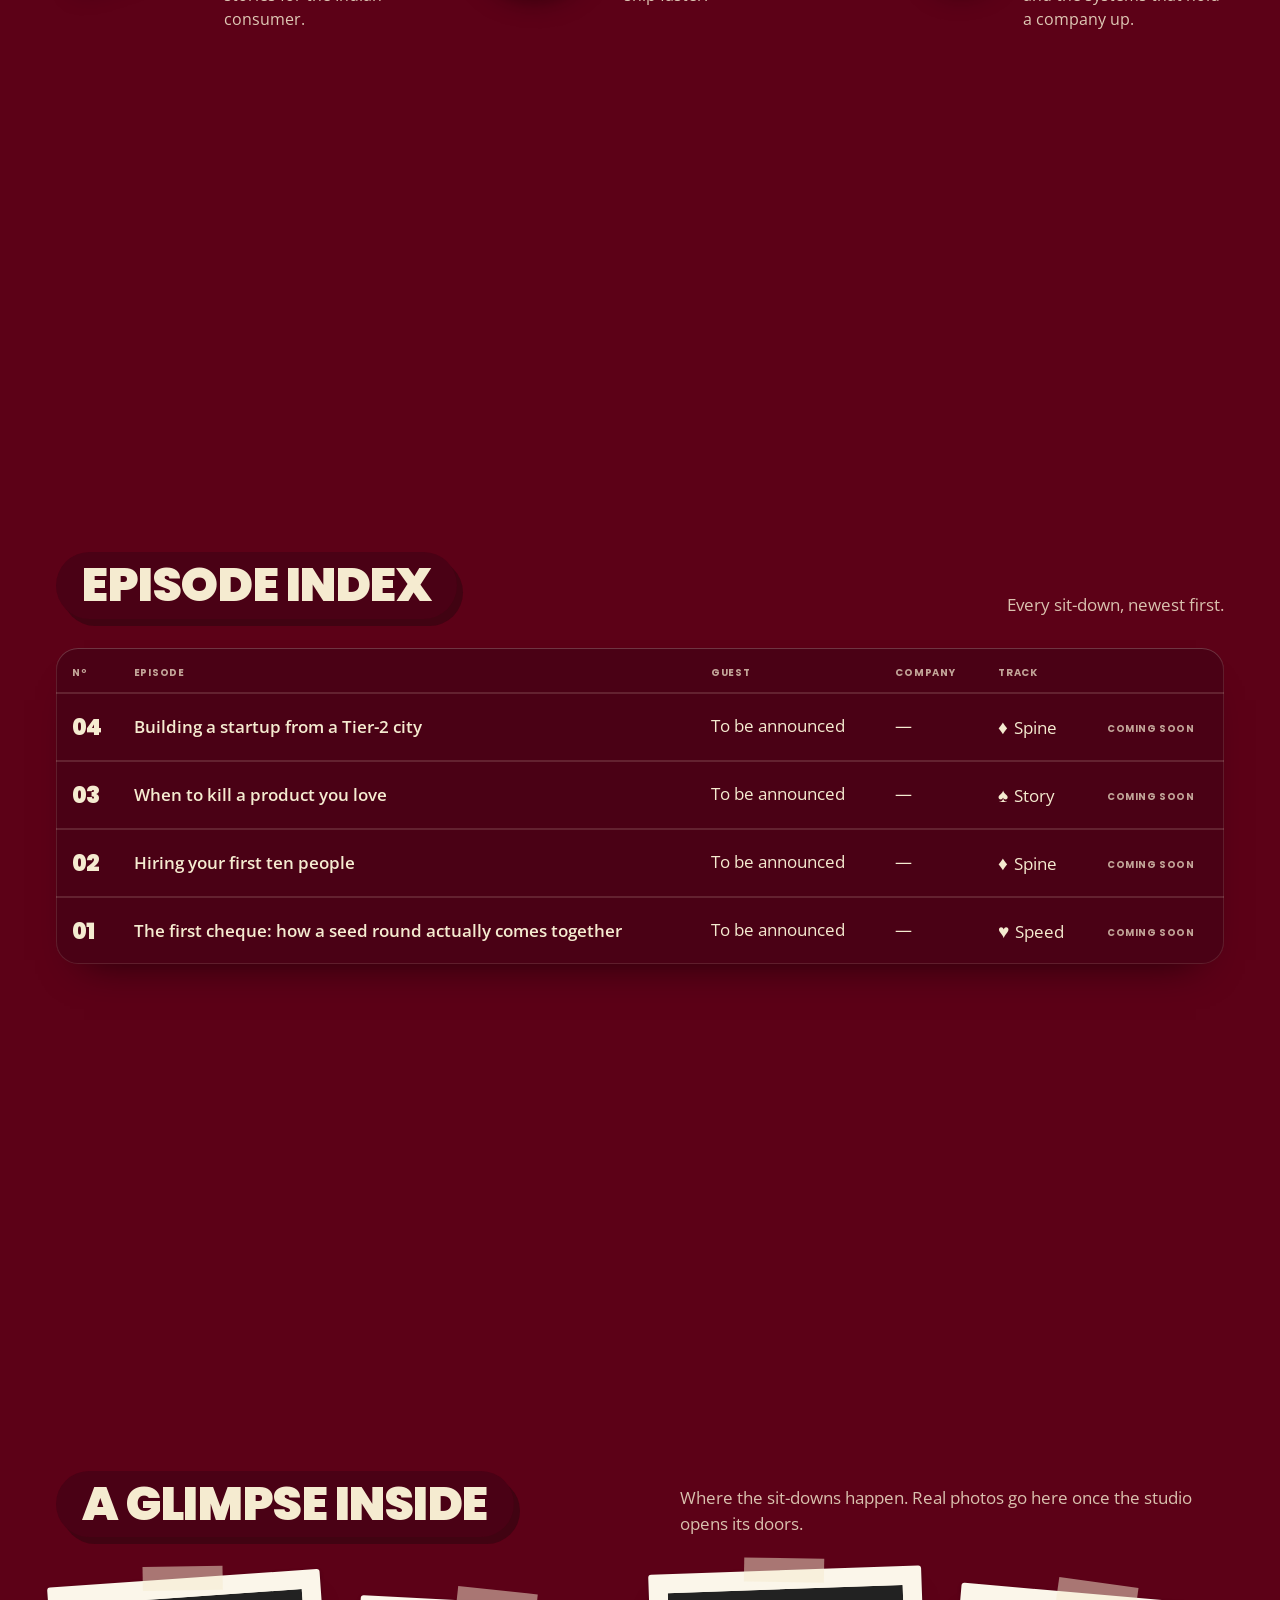
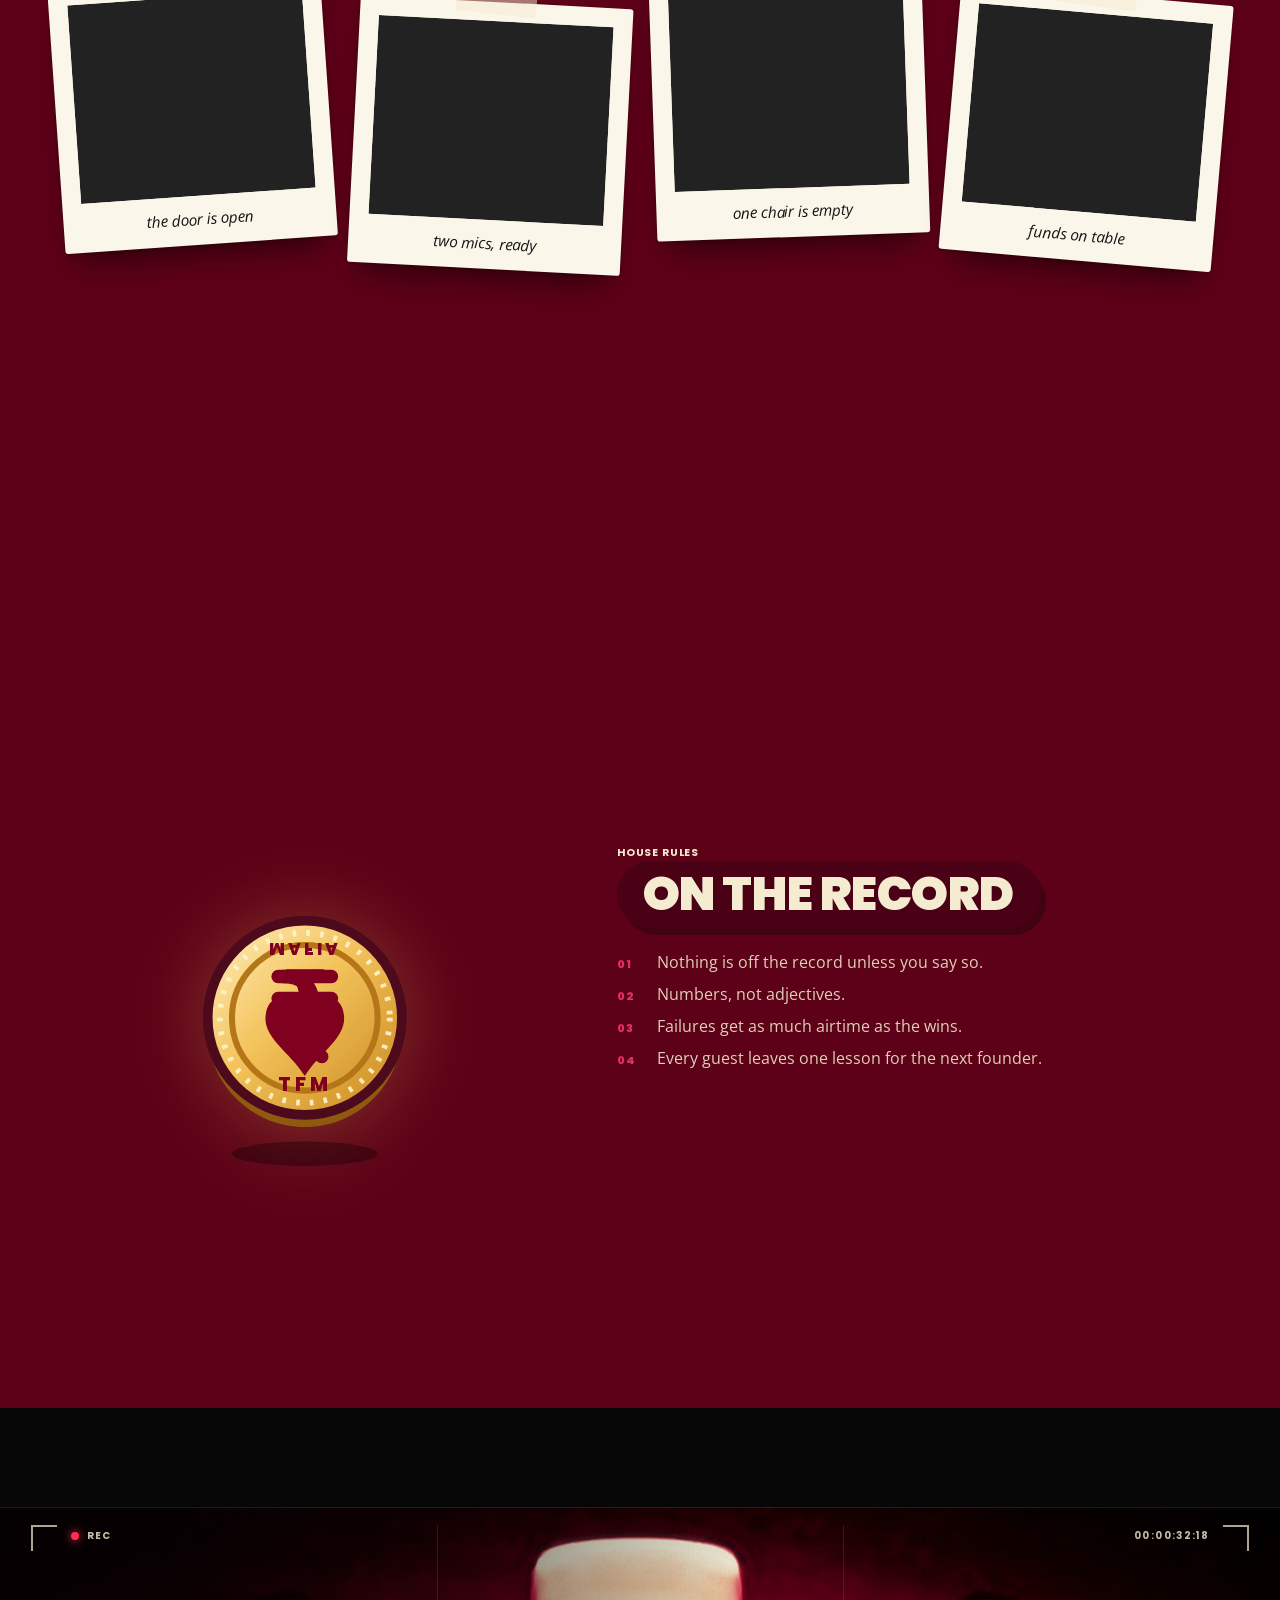
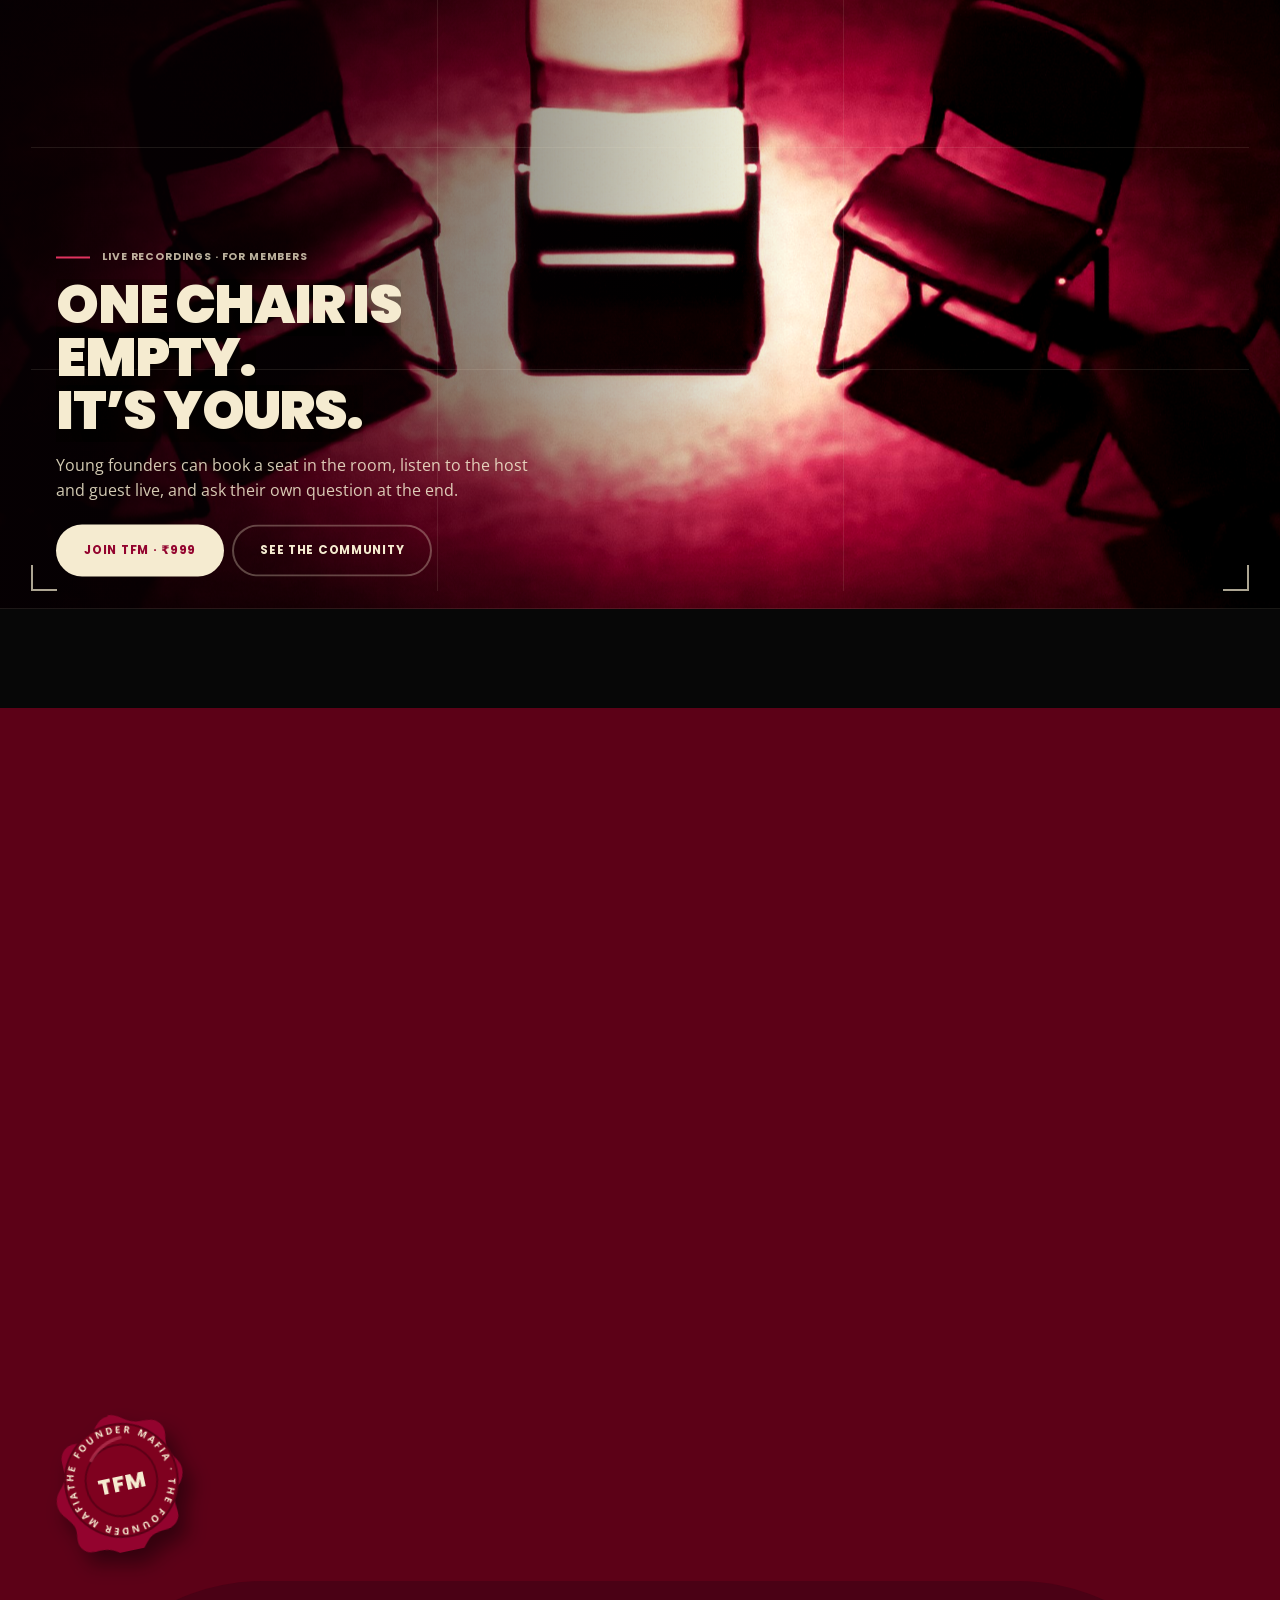
==== commit bd01b4fd: "Doodles spread evenly over the page: grid cells, gentler keep-apart, rocket alternates direction Co-" ====
--- a/index.html
+++ b/index.html
@@ -24,7 +24,7 @@
   <link rel="preload" href="fonts/poppins-latin-800-normal.woff2" as="font" type="font/woff2" crossorigin>
   <link rel="preload" href="fonts/open-sans-latin-400-normal.woff2" as="font" type="font/woff2" crossorigin>
   <link rel="preload" href="media/intro-poster.jpg" as="image">
-  <link rel="stylesheet" href="styles.css?v=20261126j">
+  <link rel="stylesheet" href="styles.css?v=20261126n">
   <script>
     /* Loader failsafe. Runs before anything else and does not depend on main.js:
        if the page has not revealed itself after 3 s, or a script/stylesheet fails to load,
@@ -363,6 +363,6 @@
     <button class="round" type="button" aria-label="Scroll down"><svg viewBox="0 0 24 24" aria-hidden="true"><path d="M12 4v15M5 12l7 7 7-7" fill="none" stroke="currentColor" stroke-width="2.6" stroke-linecap="round" stroke-linejoin="round"/></svg></button>
   </div>
 
-  <script type="module" src="main.js?v=20261126j"></script>
+  <script type="module" src="main.js?v=20261126n"></script>
 </body>
 </html>
